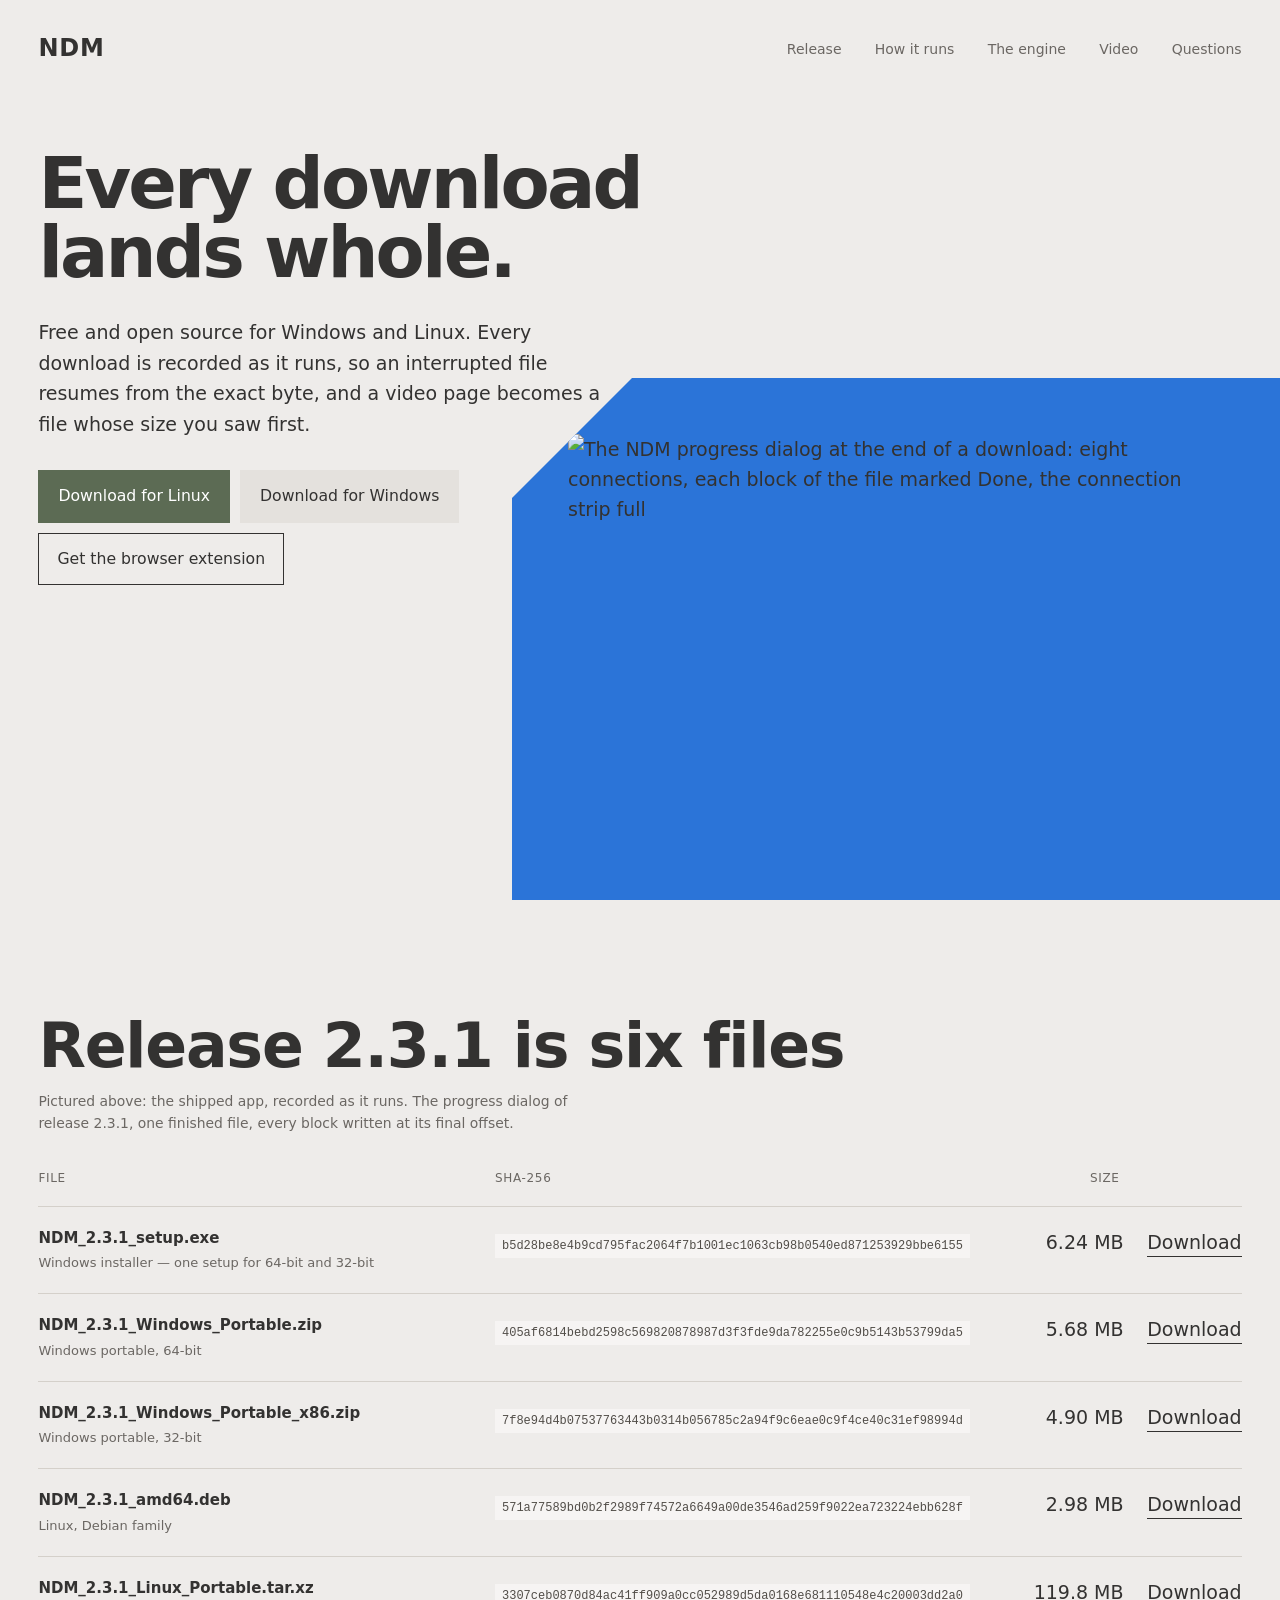
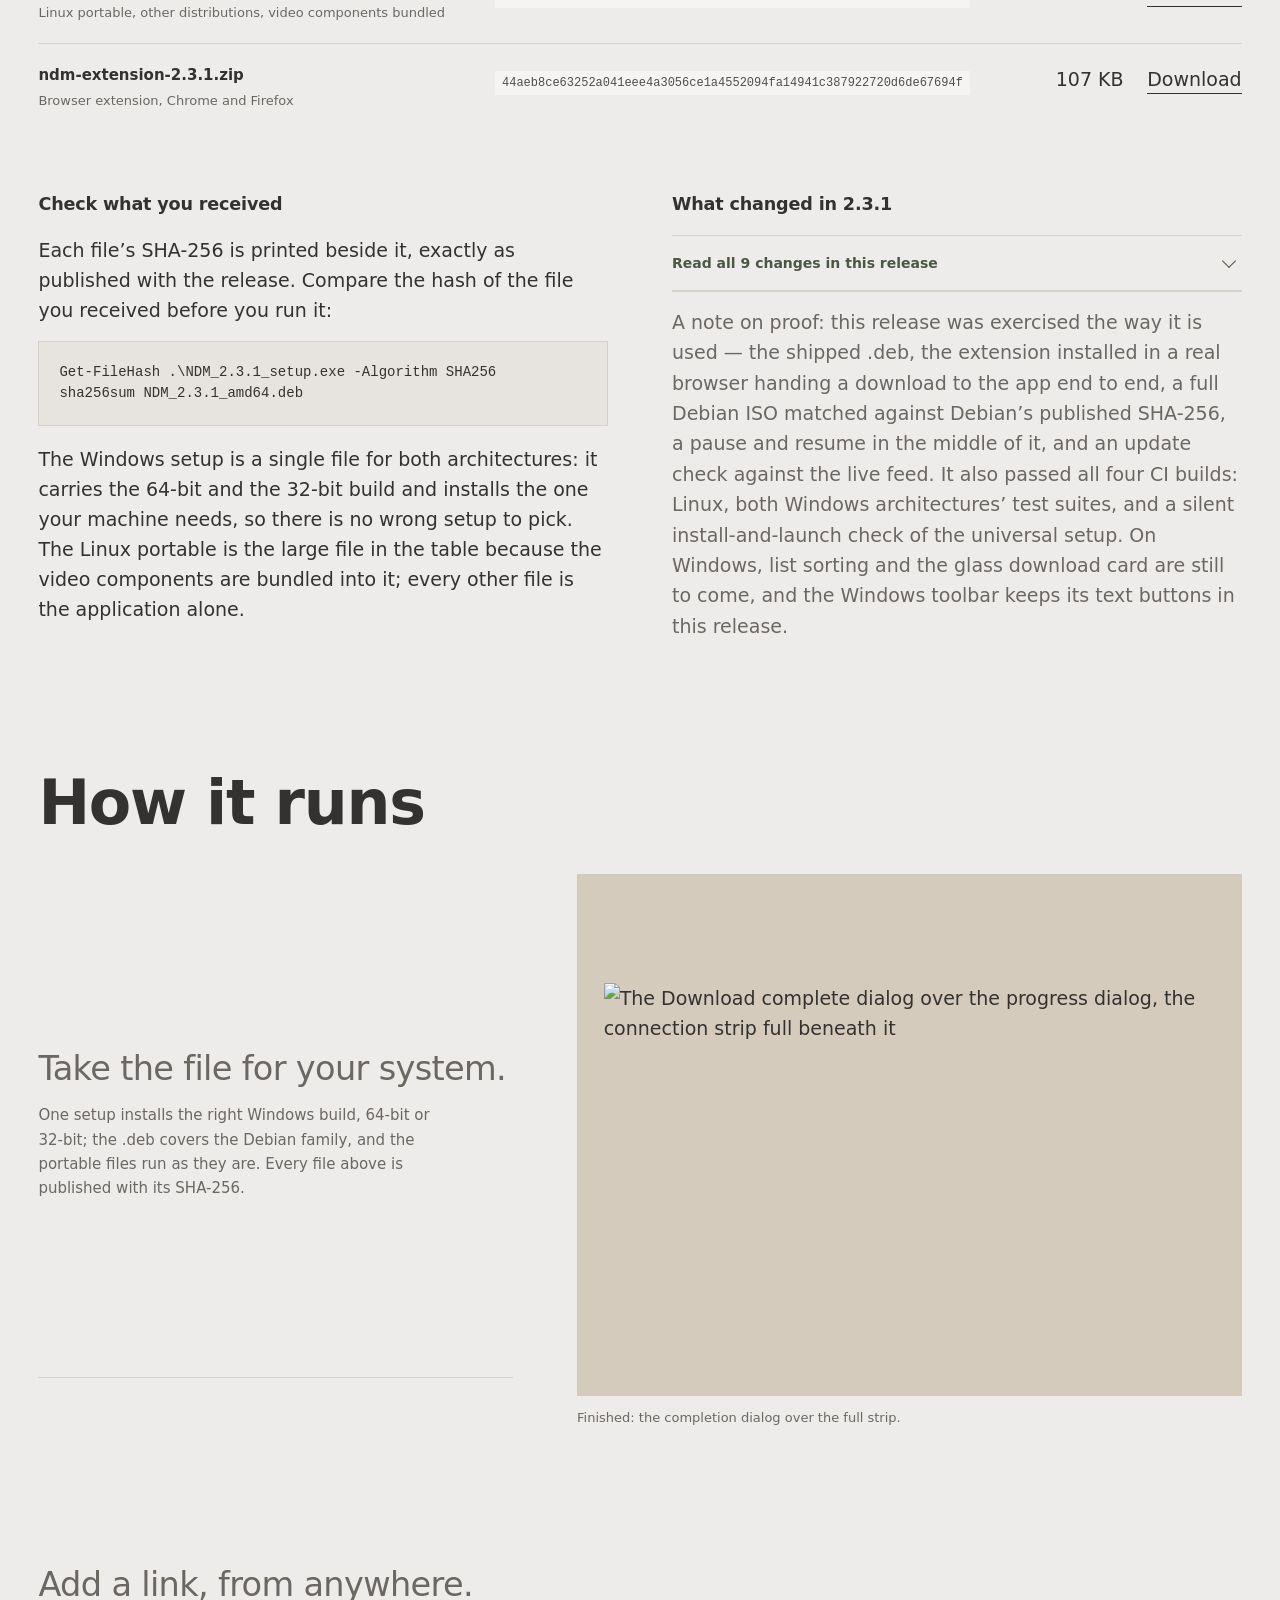
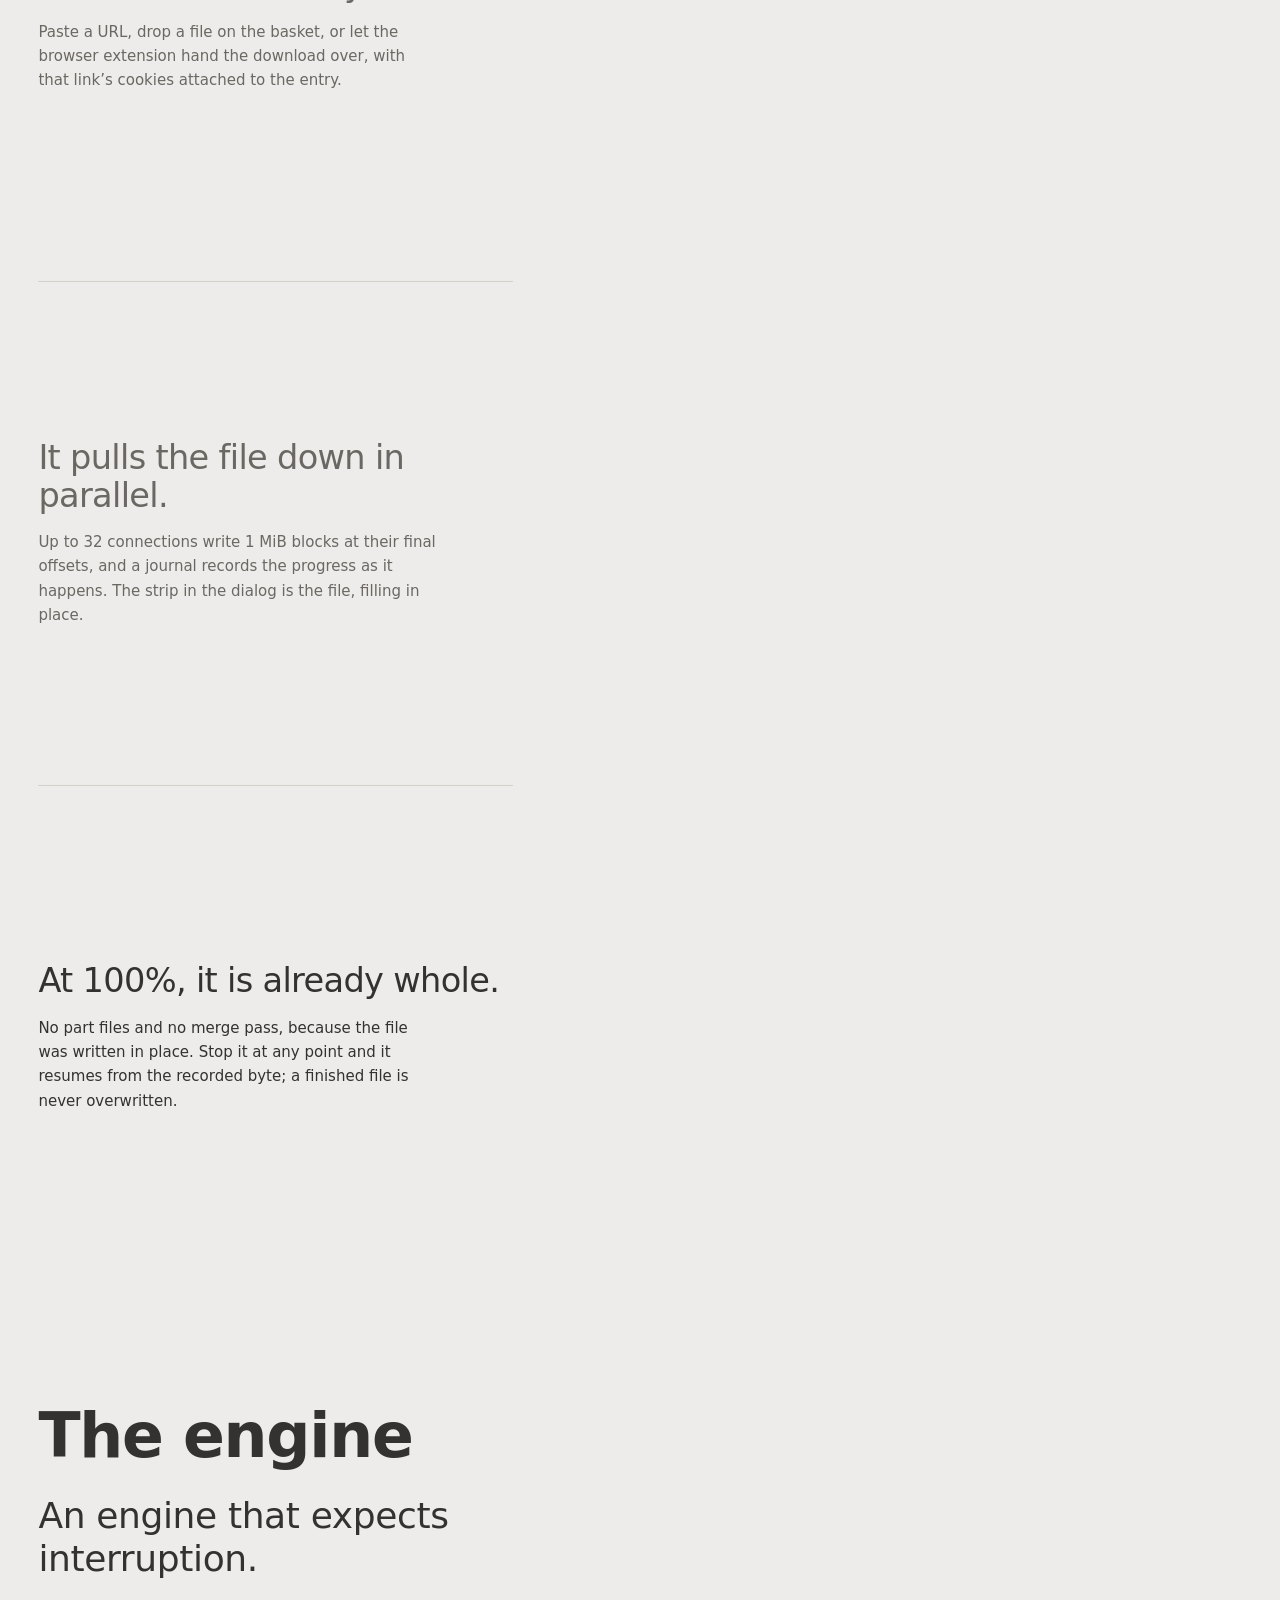
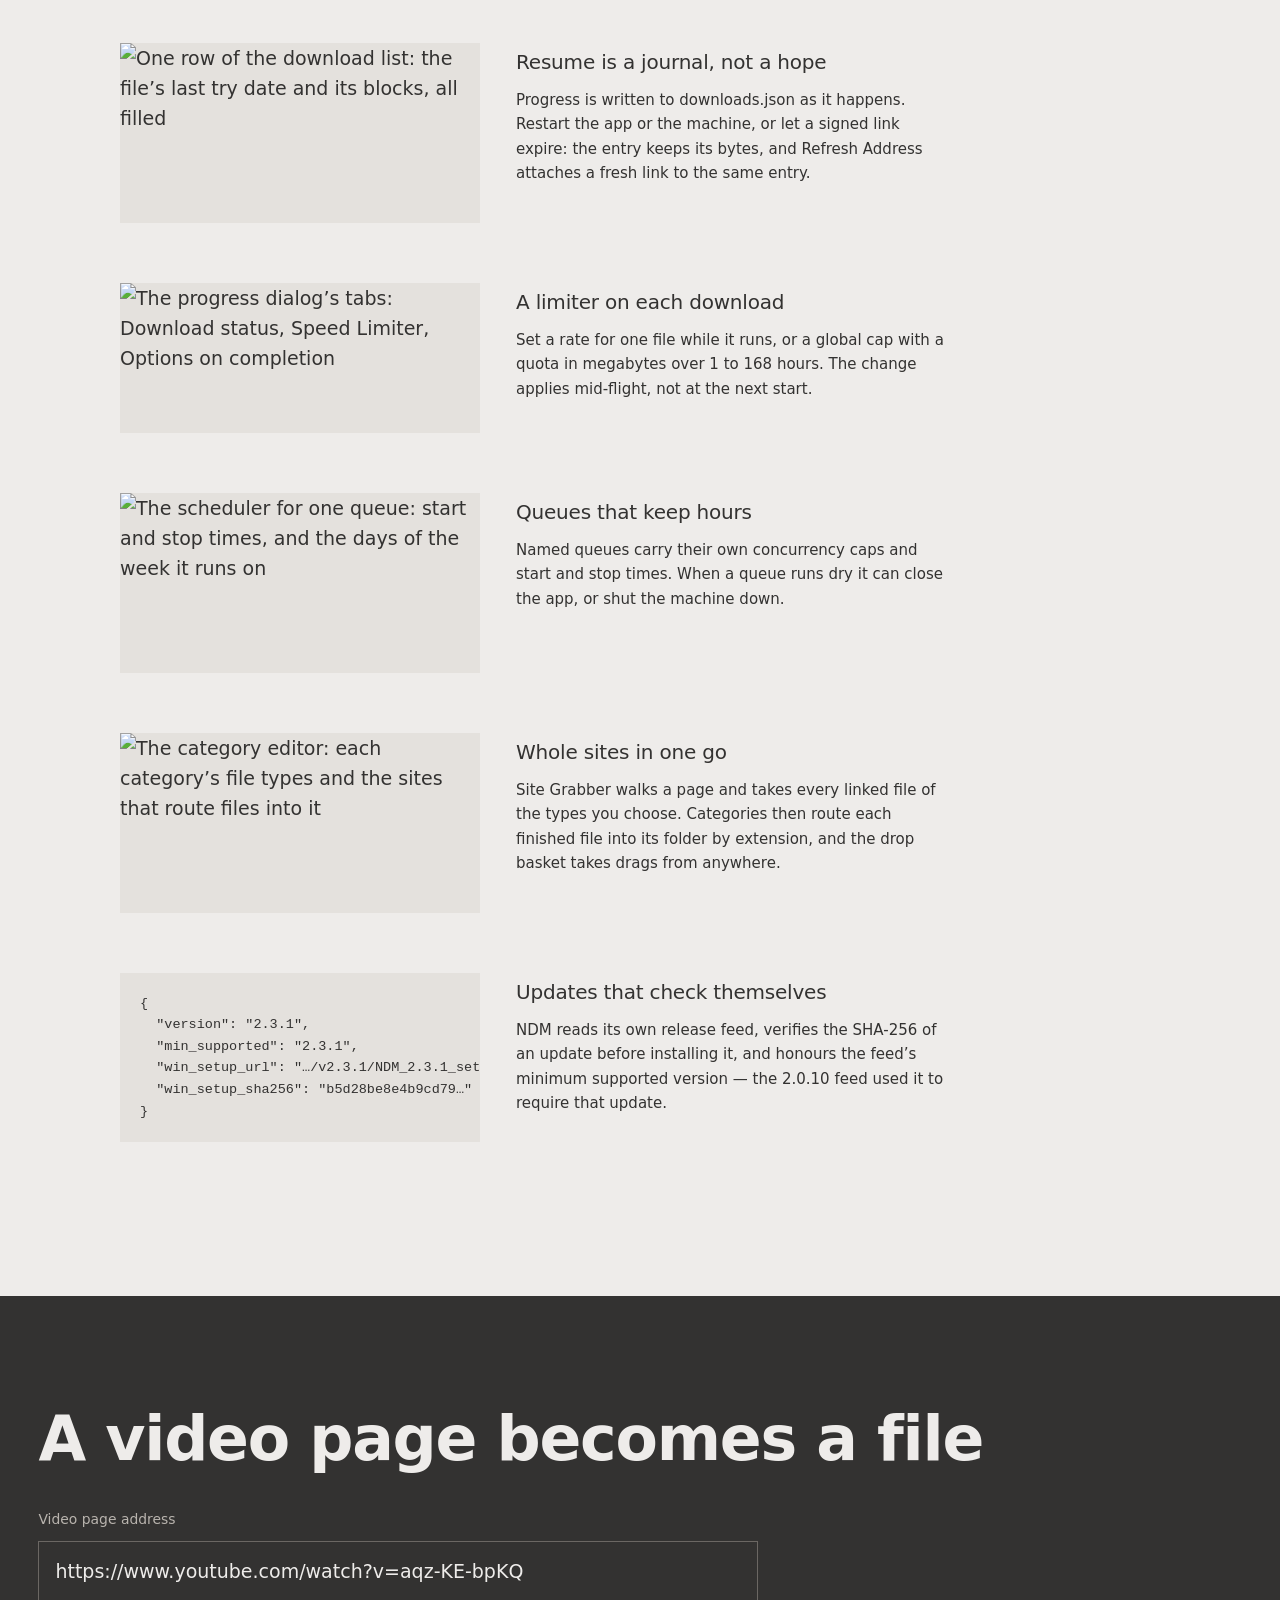
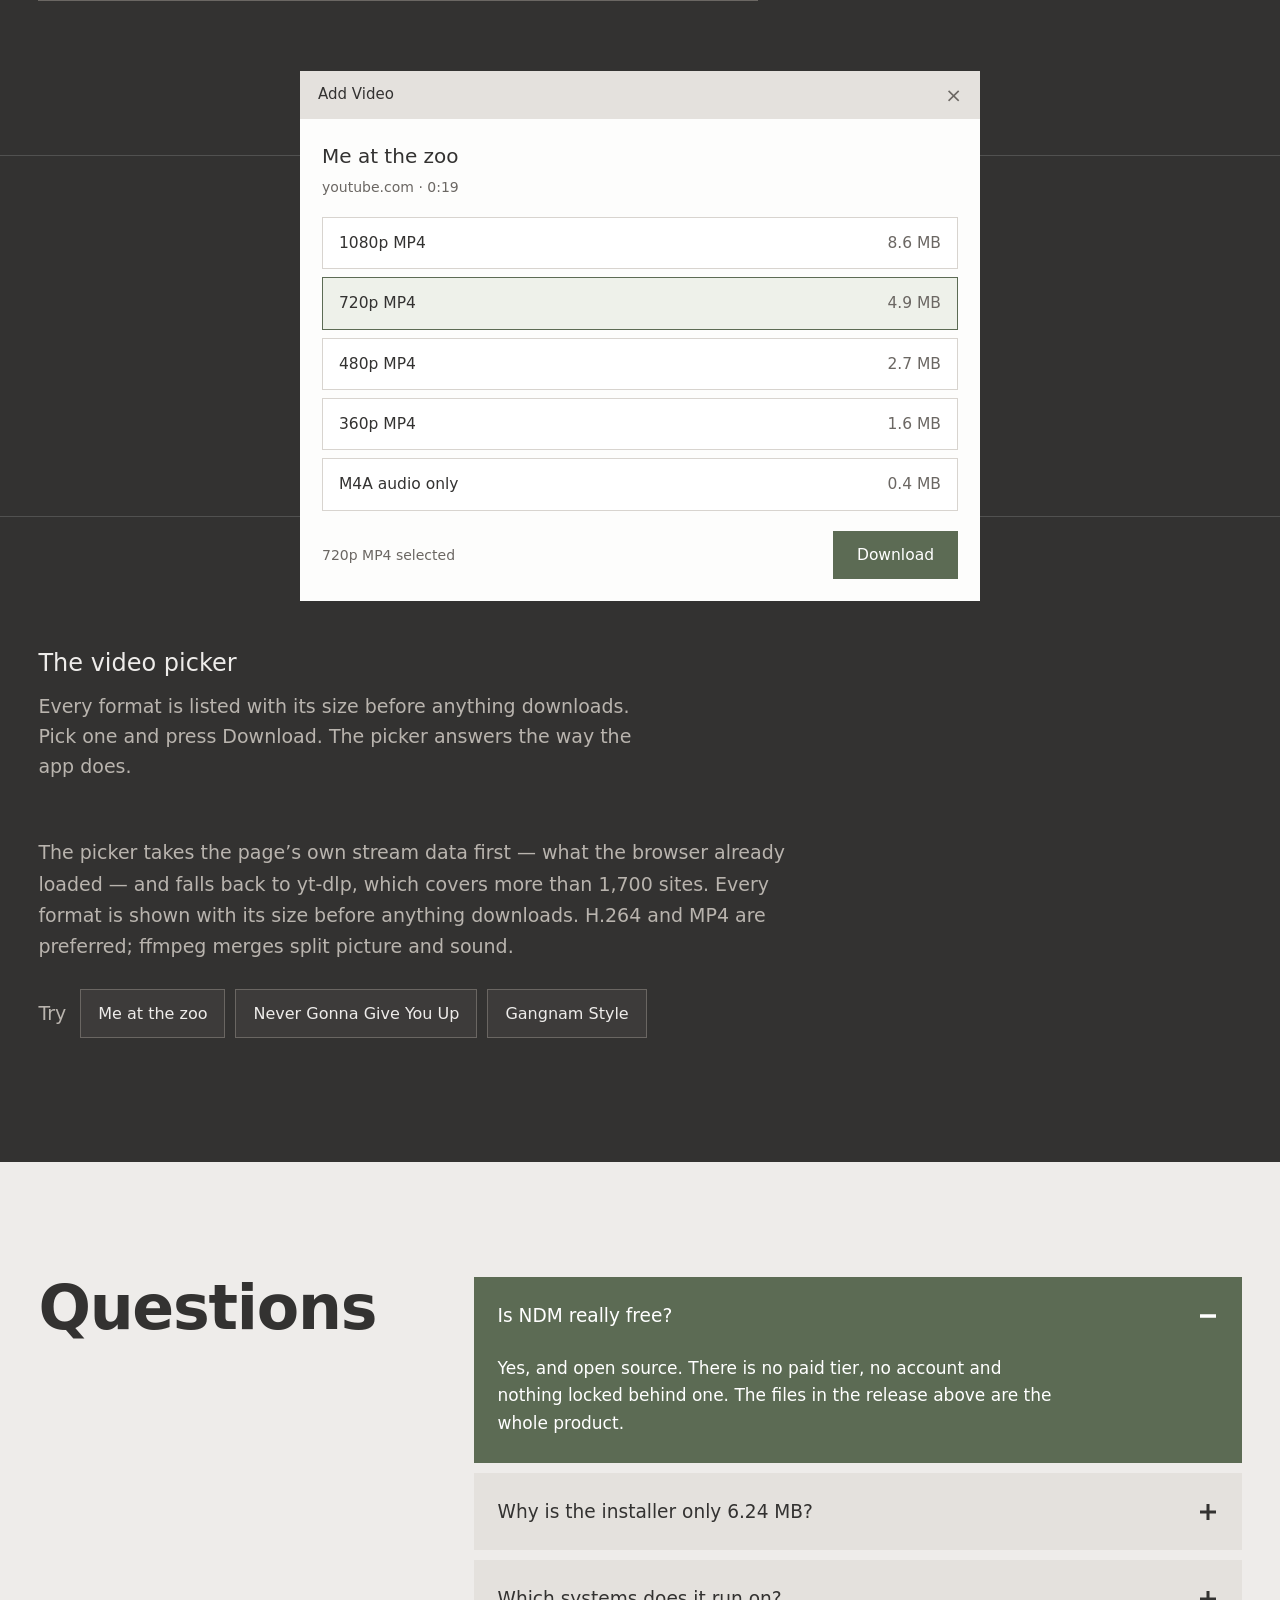
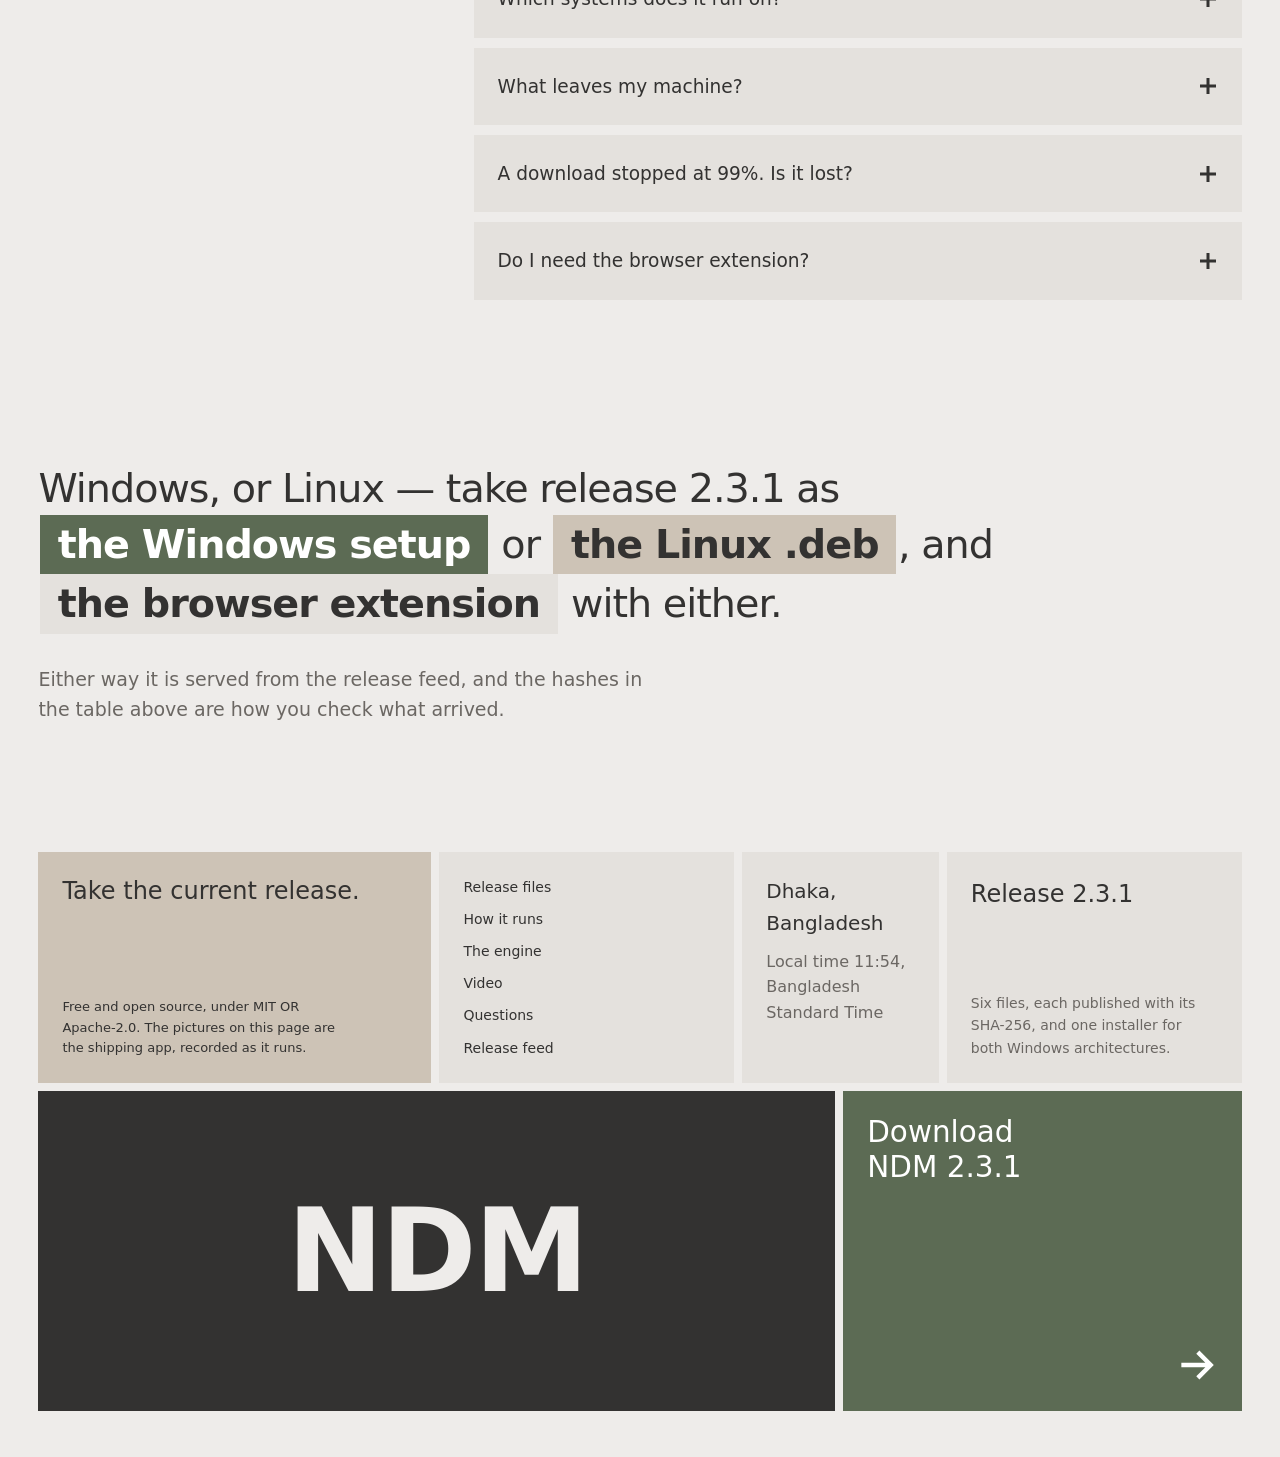
==== index.template.html @ c4d64132 "Polish website layout and change log" ====
<!DOCTYPE html>
<html lang="en">
<head>
<meta charset="utf-8">
<meta name="viewport" content="width=device-width, initial-scale=1">
<title>NDM — Nill Download Manager for Windows and Linux</title>
<meta name="description" content="NDM is a free download manager for Windows and Linux: up to 32 parallel connections per file, resume after restarts, video downloads via yt-dlp, a browser extension, and hash-verified self-updates.">
<link rel="icon" href="assets/favicon.svg" type="image/svg+xml">
<link rel="preconnect" href="https://api.fontshare.com">
<link rel="preconnect" href="https://cdn.fontshare.com" crossorigin>
<link href="https://api.fontshare.com/v2/css?f[]=general-sans@400,500,700&display=swap" rel="stylesheet">
<link rel="stylesheet" href="styles.css">
<script>document.documentElement.classList.add('js');</script>
</head>
<body>
<a class="skip" href="#main">Skip to content</a>

<header class="hero" id="top">
  <div class="topbar">
    <a class="wordmark" href="#top">NDM</a>
    <nav class="topnav" aria-label="Sections">
      <a href="#release">Release</a>
      <a href="#how">How it runs</a>
      <a href="#engine">The engine</a>
      <a href="#video">Video</a>
      <a href="#questions">Questions</a>
    </nav>
  </div>

  <div class="hero-copy">
    <h1 class="hero-name">Every download<br>lands whole.</h1>
    <p class="hero-support">Free and open source for Windows and Linux. Every download is recorded as it runs, so an interrupted file resumes from the exact byte, and a video page becomes a file whose size you saw first.</p>
    <div class="hero-action">
      <a class="btn" id="hero-download" href="https://github.com/JAHURULNILL/ndm/releases/download/v2.3.1/NDM_2.3.1_setup.exe">Download for Windows</a>
      <a class="btn btn-alt" id="hero-alt" href="https://github.com/JAHURULNILL/ndm/releases/download/v2.3.1/NDM_2.3.1_amd64.deb">Download for Linux</a>
      <a class="btn btn-ghost" href="https://github.com/JAHURULNILL/ndm/releases/download/v2.3.1/ndm-extension-2.3.1.zip">Get the browser extension</a>
    </div>
  </div>

  <div class="stage" aria-hidden="false">
    <figure class="hero-frag shutter">
      <img src="%%IMG:hero%%" alt="The NDM progress dialog at the end of a download: eight connections, each block of the file marked Done, the connection strip full" width="620" height="698">
    </figure>
  </div>
</header>

<main id="main">

<section class="release" id="release">
  <h2 class="sec-head rv">Release <span data-ver>2.3.1</span> is six files</h2>
  <p class="frag-cap rv">Pictured above: the shipped app, recorded as it runs. The progress dialog of release <span data-ver>2.3.1</span>, one finished file, every block written at its final offset.</p>

  <div class="ftable-wrap rv">
    <table class="ftable">
      <thead>
        <tr><th scope="col">File</th><th scope="col">SHA-256</th><th scope="col" class="num">Size</th><th scope="col"><span class="vh">Get</span></th></tr>
      </thead>
      <tbody>
        <tr>
          <td class="f-file"><span class="f-name">NDM_2.3.1_setup.exe</span><span class="f-kind">Windows installer — one setup for 64-bit and 32-bit</span></td>
          <td class="f-hash"><code data-hash="win_setup">b5d28be8e4b9cd795fac2064f7b1001ec1063cb98b0540ed871253929bbe6155</code></td>
          <td class="f-size num">6.24 MB</td>
          <td class="f-get"><a href="https://github.com/JAHURULNILL/ndm/releases/download/v2.3.1/NDM_2.3.1_setup.exe" data-get="win_setup">Download</a></td>
        </tr>
        <tr>
          <td class="f-file"><span class="f-name">NDM_2.3.1_Windows_Portable.zip</span><span class="f-kind">Windows portable, 64-bit</span></td>
          <td class="f-hash"><code data-hash="win">405af6814bebd2598c569820878987d3f3fde9da782255e0c9b5143b53799da5</code></td>
          <td class="f-size num">5.68 MB</td>
          <td class="f-get"><a href="https://github.com/JAHURULNILL/ndm/releases/download/v2.3.1/NDM_2.3.1_Windows_Portable.zip" data-get="win">Download</a></td>
        </tr>
        <tr>
          <td class="f-file"><span class="f-name">NDM_2.3.1_Windows_Portable_x86.zip</span><span class="f-kind">Windows portable, 32-bit</span></td>
          <td class="f-hash"><code data-hash="win_x86">7f8e94d4b07537763443b0314b056785c2a94f9c6eae0c9f4ce40c31ef98994d</code></td>
          <td class="f-size num">4.90 MB</td>
          <td class="f-get"><a href="https://github.com/JAHURULNILL/ndm/releases/download/v2.3.1/NDM_2.3.1_Windows_Portable_x86.zip" data-get="win_x86">Download</a></td>
        </tr>
        <tr>
          <td class="f-file"><span class="f-name">NDM_2.3.1_amd64.deb</span><span class="f-kind">Linux, Debian family</span></td>
          <td class="f-hash"><code data-hash="deb">571a77589bd0b2f2989f74572a6649a00de3546ad259f9022ea723224ebb628f</code></td>
          <td class="f-size num">2.98 MB</td>
          <td class="f-get"><a href="https://github.com/JAHURULNILL/ndm/releases/download/v2.3.1/NDM_2.3.1_amd64.deb" data-get="deb">Download</a></td>
        </tr>
        <tr>
          <td class="f-file"><span class="f-name">NDM_2.3.1_Linux_Portable.tar.xz</span><span class="f-kind">Linux portable, other distributions, video components bundled</span></td>
          <td class="f-hash"><code>3307ceb0870d84ac41ff909a0cc052989d5da0168e681110548e4c20003dd2a0</code></td>
          <td class="f-size num">119.8 MB</td>
          <td class="f-get"><a href="https://github.com/JAHURULNILL/ndm/releases/download/v2.3.1/NDM_2.3.1_Linux_Portable.tar.xz">Download</a></td>
        </tr>
        <tr>
          <td class="f-file"><span class="f-name">ndm-extension-2.3.1.zip</span><span class="f-kind">Browser extension, Chrome and Firefox</span></td>
          <td class="f-hash"><code data-hash="ext">44aeb8ce63252a041eee4a3056ce1a4552094fa14941c387922720d6de67694f</code></td>
          <td class="f-size num">107 KB</td>
          <td class="f-get"><a href="https://github.com/JAHURULNILL/ndm/releases/download/v2.3.1/ndm-extension-2.3.1.zip">Download</a></td>
        </tr>
      </tbody>
    </table>
  </div>

  <div class="release-under">
    <div class="verify rv">
      <h3>Check what you received</h3>
      <p>Each file&rsquo;s SHA-256 is printed beside it, exactly as published with the release. Compare the hash of the file you received before you run it:</p>
      <pre><code>Get-FileHash .\NDM_2.3.1_setup.exe -Algorithm SHA256
sha256sum NDM_2.3.1_amd64.deb</code></pre>
      <p>The Windows setup is a single file for both architectures: it carries the 64-bit and the 32-bit build and installs the one your machine needs, so there is no wrong setup to pick. The Linux portable is the large file in the table because the video components are bundled into it; every other file is the application alone.</p>
    </div>
    <div class="changed rv">
      <h3>What changed in <span data-ver>2.3.1</span></h3>
      <details class="change-log">
        <summary>Read all 9 changes in this release</summary>
        <ul>
          <li>Video started from the browser is browser-first now. The picker takes the page&rsquo;s own stream data — the formats the browser already loaded — so it fills at once, and the file comes down through the multi-connection engine. yt-dlp remains, as the fallback for pasted links and for pages that expose nothing usable.</li>
          <li>A start could sit for some 27 seconds before the first byte. The cookie signature was computed two different ways on the two sides of a start, so the probe the picker had just paid for never matched the job that followed it; every start probed from scratch. Both sides sign the same way now, and a start reuses the probe it already has.</li>
          <li>When a video stream stalls, only its address is refreshed and the download resumes from the byte it had reached — the status reads &ldquo;Resuming&hellip;&rdquo; — instead of probing the page again from the top.</li>
          <li>Pause and resume work in every state, including while a video is still connecting, and the progress window&rsquo;s buttons follow the state the download is actually in; its transfer rate and time left stay live while data moves.</li>
          <li>Facebook&rsquo;s picker can no longer spin without end: it stops at 20 seconds with a plain message, feed links are normalized before they are resolved, and the file takes the post&rsquo;s text as its name instead of the word &ldquo;Facebook&rdquo;. Facebook&rsquo;s instant page-data picker is still being finished.</li>
          <li>A video that never finished connecting could not be deleted from the list at all — its entry pointed at the folder itself, and every delete failed on it. Entries are always removable now; a file that genuinely cannot be deleted is reported, and the entry can still be cleared. A full disk likewise stops a download at once, with a clear sentence, instead of retrying the same blocks in silence for minutes.</li>
          <li>The browser extension&rsquo;s file dialog is the video picker&rsquo;s glass card — file name, folder, size and resume support, three actions: Download Now, Download Later, Cancel. The old plain form is gone everywhere.</li>
          <li>A drawn icon set now covers the toolbar, the menus and the file rows, and the finish is calmer: softer button states and a visible focus ring. The View menu&rsquo;s Dark Theme and Categories Sidebar switches were found wired to nothing; they work now, and the choice is remembered.</li>
          <li>Downloads taken by the updater arrive under their real file names instead of temporary ones, and the &ldquo;Download complete&rdquo; dialog wraps its text and stays inside the screen.</li>
        </ul>
      </details>
      <p class="changed-note">A note on proof: this release was exercised the way it is used — the shipped .deb, the extension installed in a real browser handing a download to the app end to end, a full Debian ISO matched against Debian&rsquo;s published SHA-256, a pause and resume in the middle of it, and an update check against the live feed. It also passed all four CI builds: Linux, both Windows architectures&rsquo; test suites, and a silent install-and-launch check of the universal setup. On Windows, list sorting and the glass download card are still to come, and the Windows toolbar keeps its text buttons in this release.</p>
    </div>
  </div>
</section>

<section class="how" id="how">
  <h2 class="sec-head rv">How it runs</h2>
  <div class="how-grid">
    <div class="how-steps">
      <div class="hstep is-active" data-how-step>
        <p class="hstep-line">Take the file for your system.</p>
        <p class="hstep-note">One setup installs the right Windows build, 64-bit or 32-bit; the .deb covers the Debian family, and the portable files run as they are. Every file above is published with its SHA-256.</p>
      </div>
      <div class="hstep" data-how-step>
        <p class="hstep-line">Add a link, from anywhere.</p>
        <p class="hstep-note">Paste a URL, drop a file on the basket, or let the browser extension hand the download over, with that link&rsquo;s cookies attached to the entry.</p>
      </div>
      <div class="hstep" data-how-step>
        <p class="hstep-line">It pulls the file down in parallel.</p>
        <p class="hstep-note">Up to 32 connections write 1 MiB blocks at their final offsets, and a journal records the progress as it happens. The strip in the dialog is the file, filling in place.</p>
      </div>
      <div class="hstep" data-how-step>
        <p class="hstep-line">At 100%, it is already whole.</p>
        <p class="hstep-note">No part files and no merge pass, because the file was written in place. Stop it at any point and it resumes from the recorded byte; a finished file is never overwritten.</p>
      </div>
    </div>
    <div class="how-stage">
      <div class="how-frame">
        <img class="how-img is-on" data-how-img src="%%IMG:how1%%" alt="The NDM main window, open and ready: the category list, the toolbar and an empty download list" width="880" height="568">
        <img class="how-img" data-how-img src="%%IMG:how2%%" alt="The Download address dialog over the NDM window, waiting for a link" width="460" height="230" loading="lazy">
        <img class="how-img" data-how-img src="%%IMG:how3%%" alt="The per-connection table in the progress dialog: eight connections, each with its downloaded amount and status" width="618" height="304" loading="lazy">
        <img class="how-img" data-how-img src="%%IMG:how4%%" alt="The Download complete dialog over the progress dialog, the connection strip full beneath it" width="640" height="318" loading="lazy">
      </div>
      <p class="how-cap" data-how-cap>The main window, as it opens.</p>
    </div>
  </div>
</section>

<section class="engine" id="engine">
  <h2 class="sec-head rv">The engine</h2>
  <p class="statement rv">An engine that expects interruption.</p>

  <div class="mod rv">
    <figure class="mod-panel"><img src="%%IMG:f_journal%%" alt="One row of the download list: the file&rsquo;s last try date and its blocks, all filled" width="360" height="180" loading="lazy"></figure>
    <div class="mod-text">
      <h3>Resume is a journal, not a hope</h3>
      <p>Progress is written to downloads.json as it happens. Restart the app or the machine, or let a signed link expire: the entry keeps its bytes, and Refresh Address attaches a fresh link to the same entry.</p>
    </div>
  </div>

  <div class="mod rv">
    <figure class="mod-panel"><img src="%%IMG:f_limit%%" alt="The progress dialog&rsquo;s tabs: Download status, Speed Limiter, Options on completion" width="360" height="150" loading="lazy"></figure>
    <div class="mod-text">
      <h3>A limiter on each download</h3>
      <p>Set a rate for one file while it runs, or a global cap with a quota in megabytes over 1 to 168 hours. The change applies mid-flight, not at the next start.</p>
    </div>
  </div>

  <div class="mod rv">
    <figure class="mod-panel"><img src="%%IMG:f_queue%%" alt="The scheduler for one queue: start and stop times, and the days of the week it runs on" width="360" height="180" loading="lazy"></figure>
    <div class="mod-text">
      <h3>Queues that keep hours</h3>
      <p>Named queues carry their own concurrency caps and start and stop times. When a queue runs dry it can close the app, or shut the machine down.</p>
    </div>
  </div>

  <div class="mod rv">
    <figure class="mod-panel"><img src="%%IMG:f_grab%%" alt="The category editor: each category&rsquo;s file types and the sites that route files into it" width="360" height="180" loading="lazy"></figure>
    <div class="mod-text">
      <h3>Whole sites in one go</h3>
      <p>Site Grabber walks a page and takes every linked file of the types you choose. Categories then route each finished file into its folder by extension, and the drop basket takes drags from anywhere.</p>
    </div>
  </div>

  <div class="mod rv">
    <figure class="mod-panel mod-panel-code"><pre><code>{
  "version": "2.3.1",
  "min_supported": "2.3.1",
  "win_setup_url": "…/v2.3.1/NDM_2.3.1_setup.exe",
  "win_setup_sha256": "b5d28be8e4b9cd79…"
}</code></pre></figure>
    <div class="mod-text">
      <h3>Updates that check themselves</h3>
      <p>NDM reads its own release feed, verifies the SHA-256 of an update before installing it, and honours the feed&rsquo;s minimum supported version — the 2.0.10 feed used it to require that update.</p>
    </div>
  </div>
</section>

<section class="video" id="video">
  <h2 class="sec-head sec-head-light rv">A video page becomes a file</h2>
  <div class="video-top rv">
    <label class="video-label" for="video-url">Video page address</label>
    <input class="video-input" id="video-url" type="url" value="https://www.youtube.com/watch?v=aqz-KE-bpKQ" autocomplete="off" spellcheck="false" aria-describedby="pk-status">
  </div>

  <div class="pk-stage">
    <img class="pk-flank pk-flank-l" src="%%IMG:flank_l%%" alt="" aria-hidden="true" width="560" height="362" loading="lazy">
    <div class="picker" data-ui role="group" aria-label="The NDM video picker, demonstrated">
      <div class="pk-sheet">
        <div class="pk-head"><span>Add Video</span><span class="pk-x" aria-hidden="true">&times;</span></div>
        <div class="pk-body">
          <p class="pk-name" id="pk-name">Me at the zoo</p>
          <p class="pk-meta"><span id="pk-host">youtube.com</span> &middot; <span id="pk-dur">0:19</span></p>
          <div class="pk-rows" id="pk-rows" role="radiogroup" aria-label="Formats"></div>
          <div class="pk-foot">
            <span class="pk-status" id="pk-status" aria-live="polite">720p selected</span>
            <button class="pk-download" id="pk-download" type="button">Download</button>
          </div>
        </div>
      </div>
    </div>
    <img class="pk-flank pk-flank-r" src="%%IMG:flank_r%%" alt="" aria-hidden="true" width="560" height="362" loading="lazy">
  </div>
  <div class="pk-side">
    <p class="pk-side-name">The video picker</p>
    <p class="pk-side-text">Every format is listed with its size before anything downloads. Pick one and press Download. The picker answers the way the app does.</p>
  </div>

  <p class="video-note rv">The picker takes the page&rsquo;s own stream data first — what the browser already loaded — and falls back to yt-dlp, which covers more than 1,700 sites. Every format is shown with its size before anything downloads. H.264 and MP4 are preferred; ffmpeg merges split picture and sound.</p>
  <div class="examples rv">
    <span class="examples-word">Try</span>
    <button type="button" data-ex="zoo">Me at the zoo</button>
    <button type="button" data-ex="rick">Never Gonna Give You Up</button>
    <button type="button" data-ex="gangnam">Gangnam Style</button>
  </div>
</section>

<section class="faq" id="questions">
  <div class="faq-grid">
    <h2 class="sec-head faq-h">Questions</h2>
    <div class="faq-list">
      <details class="qa" name="faq" open>
        <summary>Is NDM really free?</summary>
        <p>Yes, and open source. There is no paid tier, no account and nothing locked behind one. The files in the release above are the whole product.</p>
      </details>
      <details class="qa" name="faq">
        <summary>Why is the installer only 6.24 MB?</summary>
        <p>It carries both Windows builds of the app and nothing else: one Rust engine serves both platforms, and the app brings its C runtime with it. The video components (yt-dlp, deno and ffmpeg) are downloaded once, in the background, the first time a video is resolved, and each is checked against a SHA-256 pinned in the app before it may run.</p>
      </details>
      <details class="qa" name="faq">
        <summary>Which systems does it run on?</summary>
        <p>Windows 7 SP1, 8, 8.1, 10 and 11, in 64-bit and 32-bit — the one installer picks the build that matches the machine. On Linux, a Debian-family distribution on x86-64 (Debian, Ubuntu, Zorin OS, Linux Mint and derivatives), through the .deb or the portable tarball.</p>
      </details>
      <details class="qa" name="faq">
        <summary>What leaves my machine?</summary>
        <p>Your downloads, from the servers you pick. An update check against the release feed. And one anonymous install count, an empty request with no identifier attached. There is no telemetry and no sign-in.</p>
      </details>
      <details class="qa" name="faq">
        <summary>A download stopped at 99%. Is it lost?</summary>
        <p>No. Progress lives in the journal, not in temporary part files, because there are no part files. Resume continues from the recorded byte. If the link itself has expired, Refresh Address attaches a fresh signed link to the same entry, and an interrupted merge restores as paused and is verified before it can count as finished.</p>
      </details>
      <details class="qa" name="faq">
        <summary>Do I need the browser extension?</summary>
        <p>No. Paste a link, or drag one onto the drop basket. The extension, for Chrome and Firefox, only removes the copy and paste: it sends the browser&rsquo;s downloads to the app, carrying the cookies for that link, which are stored with that entry only.</p>
      </details>
    </div>
  </div>
</section>

<section class="cta">
  <p class="cta-statement rv">Windows, or Linux — take release <span data-ver>2.3.1</span> as <a class="cta-btn cta-btn-a" href="https://github.com/JAHURULNILL/ndm/releases/download/v2.3.1/NDM_2.3.1_setup.exe">the Windows setup</a> or <a class="cta-btn cta-btn-b" href="https://github.com/JAHURULNILL/ndm/releases/download/v2.3.1/NDM_2.3.1_amd64.deb">the Linux .deb</a>, and <a class="cta-btn cta-btn-c" href="https://github.com/JAHURULNILL/ndm/releases/download/v2.3.1/ndm-extension-2.3.1.zip">the browser extension</a> with either.</p>
  <p class="cta-after rv">Either way it is served from the release feed, and the hashes in the table above are how you check what arrived.</p>
</section>

</main>

<footer class="footer">
  <div class="ft-row">
    <div class="ft ft-state">
      <p class="ft-big">Take the current release.</p>
      <p class="ft-legal">Free and open source, under MIT OR Apache-2.0. The pictures on this page are the shipping app, recorded as it runs.</p>
    </div>
    <nav class="ft ft-nav" aria-label="Footer">
      <a href="#release">Release files</a>
      <a href="#how">How it runs</a>
      <a href="#engine">The engine</a>
      <a href="#video">Video</a>
      <a href="#questions">Questions</a>
      <a href="https://github.com/JAHURULNILL/ndm/releases/latest/download/release.json">Release feed</a>
    </nav>
    <div class="ft ft-place">
      <p class="ft-place-name">Dhaka, Bangladesh</p>
      <p class="ft-time" id="dhaka-time">Bangladesh Standard Time</p>
    </div>
    <div class="ft ft-ver">
      <p class="ft-ver-n">Release <span data-ver>2.3.1</span></p>
      <p class="ft-ver-note">Six files, each published with its SHA-256, and one installer for both Windows architectures.</p>
    </div>
  </div>
  <div class="ft-row ft-row2">
    <div class="ft ft-mark" aria-hidden="true">NDM</div>
    <a class="ft ft-get" id="footer-download" href="https://github.com/JAHURULNILL/ndm/releases/download/v2.3.1/NDM_2.3.1_setup.exe">
      <span class="ft-get-text">Download NDM <span data-ver>2.3.1</span></span>
      <svg class="ft-arrow" viewBox="0 0 24 24" width="44" height="44" aria-hidden="true"><path d="M4 12h15M13 5l7 7-7 7" fill="none" stroke="currentColor" stroke-width="2.4"/></svg>
    </a>
  </div>
</footer>

<script src="app.js"></script>
</body>
</html>
---- styles.css ----
/* NDM — The product performs.
   Tokens from the direction sheet: Three stones + General Sans.
   The product's own blue is the one stage colour; the grey-green
   accent fills actions only. Square corners throughout. */

:root {
  --bg: #eeecea;
  --surface: #e4e1dd;
  --field: #cdc3b6;
  --ink: #333231;
  --muted: #6b6763;
  --accent: #5c6b54;
  --accent-deep: #4a5743;
  --accent-ink: #ffffff;
  --stage: #2b74d8;
  --dark: #333231;
  --dark-ink: #eeecea;
  --dark-muted: #b9b4ae;
  --dark-line: #555250;

  --step-small: clamp(0.8125rem, 0.79rem + 0.1vw, 0.875rem);
  --step-body: clamp(1.0625rem, 1rem + 0.25vw, 1.1875rem);
  --step-lead: clamp(1.25rem, 1.1rem + 0.7vw, 1.625rem);
  --step-head: clamp(2rem, 1.3rem + 3.2vw, 4rem);

  --margin: clamp(20px, 3vw, 40px);
  --font: "General Sans", "Segoe UI", system-ui, -apple-system, sans-serif;
}

* { box-sizing: border-box; }
html { scroll-behavior: smooth; }
body {
  margin: 0;
  background: var(--bg);
  color: var(--ink);
  font-family: var(--font);
  font-size: var(--step-body);
  line-height: 1.5;
  -webkit-font-smoothing: antialiased;
}
img { display: block; max-width: 100%; }
a { color: inherit; }
::selection { background: var(--accent); color: var(--accent-ink); }
:focus-visible { outline: 2px solid var(--ink); outline-offset: 3px; }
.video :focus-visible, .footer :focus-visible { outline-color: currentColor; }
.vh {
  position: absolute; width: 1px; height: 1px; /* taste-skill-ignore: visually-hidden accessibility utility, not a divider */
  overflow: hidden; clip: rect(0 0 0 0); white-space: nowrap;
}
.skip {
  position: absolute; left: var(--margin); top: -60px; z-index: 60;
  background: var(--accent); color: #fff;
  padding: 12px 20px; font-size: var(--step-small); font-weight: 500;
  text-decoration: none;
}
.skip:focus-visible { top: 12px; }
section[id], footer[id] { scroll-margin-top: 20px; }
button, .btn, a { touch-action: manipulation; }
.video :focus-visible { outline-color: var(--bg); }
.sec-head { text-wrap: balance; }
.num { font-variant-numeric: tabular-nums; }

.sec-head {
  font-size: var(--step-head);
  font-weight: 700;
  letter-spacing: -0.02em;
  line-height: 1.02;
  margin: 0 0 56px;
}

/* ---------- reveal (armed by script; content is never hidden without it) ---------- */
.rv { transition: opacity 0.7s ease, transform 0.7s cubic-bezier(0.2, 0.7, 0.2, 1); transition-delay: var(--d, 0ms); }
.rv.armed { opacity: 0; transform: translateY(26px); }
.rv.in { opacity: 1; transform: none; }

/* ---------- hero ---------- */
.hero {
  position: relative;
  min-height: 100svh;
  overflow: hidden;
}
.topbar {
  display: flex; align-items: baseline; justify-content: space-between;
  gap: 24px;
  padding: 26px var(--margin) 0;
}
.wordmark {
  font-size: 24px; font-weight: 700; letter-spacing: -0.02em;
  text-decoration: none;
}
.topnav { display: flex; gap: clamp(16px, 2.6vw, 36px); flex-wrap: wrap; }
.topnav a {
  font-size: 15px; font-weight: 500; text-decoration: none; color: var(--ink);
}
.topnav a:hover { color: var(--accent); }

.hero-copy {
  position: relative; z-index: 2;
  margin: clamp(40px, 9vh, 110px) var(--margin) 0;
  max-width: 590px;
}
.hero-name {
  font-size: clamp(3.25rem, 5.2vw, 5rem);
  font-weight: 700;
  letter-spacing: -0.02em;
  line-height: 0.98;
  margin: 0;
}
.hero-support {
  margin: 30px 0 0;
  max-width: 44ch;
  font-size: var(--step-body);
}
.hero-action { display: flex; gap: 12px; flex-wrap: wrap; margin-top: 34px; }
.btn {
  display: inline-block;
  background: var(--accent); color: var(--accent-ink);
  font-size: 1.0625rem; font-weight: 500;
  text-decoration: none;
  padding: 15px 24px;
  transition: background 0.18s ease, transform 0.1s ease;
}
.btn:hover { background: var(--accent-deep); }
.btn:active { transform: translateY(1px); }
.btn-alt { background: var(--surface); color: var(--ink); }
.btn-alt:hover { background: var(--field); }
.btn-ghost { background: transparent; color: var(--ink); border: 1.5px solid var(--ink); padding: 13.5px 22.5px; }
.btn-ghost:hover { background: var(--surface); }

.stage {
  position: absolute;
  top: 42%; right: 0; bottom: 0; left: 40%;
  background: var(--stage);
  clip-path: polygon(120px 0, 100% 0, 100% 100%, 0 100%, 0 120px);
  overflow: hidden;
}
.hero-frag {
  position: absolute; top: 56px; left: 56px;
  width: 624px; max-width: none;
  margin: 0;
}
.hero-frag img { width: 624px; height: auto; }
.shutter { animation: shutter-open 1.1s 0.15s cubic-bezier(0.7, 0, 0.2, 1) both; }
.shutter img { animation: settle 1.4s 0.15s ease-out both, drift 26s 1.8s ease-in-out infinite alternate; }
@keyframes shutter-open {
  from { clip-path: inset(0 100% 0 0); }
  to { clip-path: inset(0 0 0 0); }
}
@keyframes settle { from { transform: scale(1.12); } to { transform: scale(1); } }
@keyframes drift { from { transform: scale(1); } to { transform: scale(1.045); } }

/* ---------- release ---------- */
.release { padding: 76px var(--margin) 0; }
.frag-cap {
  font-size: var(--step-small);
  color: var(--muted);
  max-width: 62ch;
  margin: -26px 0 44px;
}
.ftable { width: 100%; border-collapse: collapse; }
.ftable th {
  font-size: var(--step-small); font-weight: 500; color: var(--muted);
  text-align: left; padding: 0 20px 14px 0;
}
.ftable td {
  padding: 20px 20px 20px 0;
  border-top: 1px solid #d8d4cf;
  vertical-align: top;
}
.ftable td:last-child, .ftable th:last-child { padding-right: 0; }
.f-name { display: block; font-weight: 500; }
.f-kind { display: block; font-size: var(--step-small); color: var(--muted); margin-top: 4px; }
.f-hash code {
  font-size: 0.84375rem;
  white-space: nowrap;
}
.f-size { text-align: right; }
.ftable th.num { text-align: right; }
.f-get { text-align: right; white-space: nowrap; }
.f-get a { font-weight: 500; text-underline-offset: 4px; }
.f-get a:hover { color: var(--accent); }

.release-under {
  display: grid; grid-template-columns: 1fr 1fr;
  gap: clamp(40px, 5vw, 72px);
  margin-top: 88px;
}
.release-under > * { min-width: 0; }
.release-under h3 {
  font-size: var(--step-lead); font-weight: 500;
  letter-spacing: -0.01em; margin: 0 0 18px;
}
.release-under p { margin: 0 0 16px; max-width: 56ch; }
.verify pre {
  background: var(--surface);
  padding: 20px;
  margin: 0 0 18px;
  overflow-x: auto;
  font-size: 14px; line-height: 1.55;
}
.changed ul { list-style: none; margin: 0; padding: 0; }
.changed li { margin-bottom: 14px; max-width: 58ch; }
.changed-note { color: var(--muted); }

/* ---------- how it runs ---------- */
.how { padding: 150px var(--margin) 0; }
.how-grid {
  display: grid; grid-template-columns: 5fr 7fr;
  gap: clamp(32px, 4vw, 64px);
  align-items: start;
}
.hstep {
  min-height: 72vh;
  display: flex; flex-direction: column; justify-content: center;
  padding: 24px 0;
}
.hstep-line {
  font-size: clamp(1.75rem, 1.5rem + 1vw, 2rem);
  font-weight: 500; letter-spacing: -0.01em; line-height: 1.15;
  margin: 0; color: var(--muted);
  transition: color 0.4s ease;
}
.hstep-note {
  margin: 16px 0 0; max-width: 42ch; color: var(--muted);
  transition: color 0.4s ease;
}
.hstep.is-active .hstep-line { color: var(--ink); }
.hstep.is-active .hstep-note { color: var(--ink); }
.how-stage { position: sticky; top: 14vh; }
.how-frame {
  position: relative;
  height: clamp(340px, 58vh, 560px);
  background: var(--field);
  overflow: hidden;
}
.how-img {
  position: absolute; inset: 0;
  margin: auto;
  max-width: 92%; max-height: 88%;
  width: auto; height: auto;
  opacity: 0;
  transition: opacity 0.5s ease;
}
.how-img.is-on { opacity: 1; }
.how-cap {
  font-size: var(--step-small); color: var(--muted);
  margin: 14px 0 0;
}

/* ---------- the engine ---------- */
.engine { padding: 150px var(--margin) 0; }
.engine .statement {
  font-size: clamp(1.75rem, 1.4rem + 1.6vw, 2.25rem);
  font-weight: 500; letter-spacing: -0.01em; line-height: 1.2;
  margin: -24px 0 84px;
  max-width: 24ch;
}
.mod {
  display: flex; gap: 28px;
  max-width: 920px;
  margin: 0 auto 104px;
  align-items: flex-start;
}
.mod:last-child { margin-bottom: 0; }
.mod-panel {
  flex: 0 0 360px;
  background: var(--surface);
  margin: 0;
  overflow: hidden;
}
.mod-panel img { width: 360px; height: auto; }
.mod-panel-code pre {
  margin: 0; padding: 20px;
  font-size: 13.5px; line-height: 1.6;
  overflow-x: auto;
}
.mod-text { flex: 1; min-width: 0; padding-top: 2px; }
.mod-text h3 {
  font-size: 1.25rem; font-weight: 500; letter-spacing: -0.01em;
  margin: 0 0 10px;
}
.mod-text p { margin: 0; max-width: 46ch; }

/* ---------- video ---------- */
.video {
  margin-top: 150px;
  background: var(--dark);
  color: var(--dark-ink);
  padding: 110px var(--margin) 120px;
  overflow: hidden;
}
.sec-head-light { color: var(--dark-ink); }
.video-top { max-width: 720px; }
.video-label {
  display: block;
  font-size: var(--step-small);
  color: var(--dark-muted);
  margin-bottom: 10px;
}
.video-input {
  width: 100%;
  background: transparent;
  border: 1px solid var(--dark-line);
  color: var(--dark-ink);
  font: inherit; font-size: var(--step-body);
  padding: 14px 16px;
}
.video-input:focus { border-color: var(--dark-muted); outline: none; }

.pk-stage {
  position: relative;
  margin-top: 70px;
  display: flex; justify-content: center;
}
.pk-flank {
  position: absolute; top: 50%;
  width: 560px; max-width: none;
  opacity: 0.22;
  transform: translateY(-50%);
  pointer-events: none;
}
.pk-flank-l { left: -270px; }
.pk-flank-r { right: -270px; }
.picker { width: min(680px, 100%); position: relative; z-index: 1; }
.pk-side { margin-top: 44px; }
.pk-side-name { font-size: 24px; font-weight: 500; margin: 0 0 8px; }
.pk-side-text { margin: 0; max-width: 52ch; color: var(--dark-muted); }

.video-note { margin: 56px 0 0; max-width: 62ch; color: var(--dark-muted); }
.examples {
  display: flex; align-items: center; gap: 10px; flex-wrap: wrap;
  margin-top: 26px;
}
.examples-word { color: var(--dark-muted); margin-right: 4px; }
.examples button {
  background: #3d3b3a;
  border: 0;
  color: var(--dark-ink);
  font: inherit; font-size: 1rem;
  padding: 11px 17px;
  cursor: pointer;
  transition: background 0.18s ease;
}
.examples button:hover { background: #4a4744; }
.examples button:active { transform: translateY(1px); }

/* the picker fragment — the product's own conventions live inside [data-ui] */
.pk-sheet { background: #fdfdfc; color: #333231; }
.pk-head {
  display: flex; justify-content: space-between; align-items: center;
  background: #e4e1dd;
  padding: 12px 18px;
  font-weight: 500; font-size: 15px;
}
.pk-x { font-size: 20px; line-height: 1; color: #6b6763; }
.pk-body { padding: 22px; }
.pk-name { font-size: 20px; font-weight: 500; margin: 0; }
.pk-meta { margin: 4px 0 0; font-size: 14px; color: #6b6763; }
.pk-rows { display: flex; flex-direction: column; gap: 8px; margin-top: 18px; }
.pk-row {
  display: flex; justify-content: space-between; align-items: center;
  width: 100%;
  padding: 13px 16px;
  background: #ffffff;
  border: 1px solid #d8d4cf;
  font: inherit; font-size: 15.5px;
  text-align: left;
  cursor: pointer;
  color: #333231;
}
.pk-row:hover { border-color: #b9b4ae; }
.pk-row.sel {
  border-color: #5c6b54;
  background: #eef1ea;
  font-weight: 500;
}
.pk-size { color: #6b6763; font-variant-numeric: tabular-nums; }
.pk-foot {
  display: flex; justify-content: space-between; align-items: center;
  gap: 16px; margin-top: 20px;
}
.pk-status { font-size: 14px; color: #6b6763; }
.pk-download {
  background: #5c6b54; color: #ffffff;
  border: 0;
  font: inherit; font-size: 15.5px; font-weight: 500;
  padding: 12px 24px;
  cursor: pointer;
  transition: background 0.18s ease, transform 0.1s ease;
}
.pk-download:hover { background: #4a5743; }
.pk-download:active { transform: translateY(1px); }

/* ---------- questions ---------- */
.faq { padding: 150px var(--margin) 0; }
.faq-grid {
  display: grid; grid-template-columns: 4fr 8fr;
  gap: clamp(32px, 4vw, 64px);
  align-items: start;
}
.faq-h { position: sticky; top: 96px; margin-bottom: 0; }
.qa {
  background: var(--surface);
  margin-bottom: 8px;
  padding: 0 24px;
}
.qa summary {
  position: relative;
  padding: 24px 36px 24px 0;
  font-size: 20px; font-weight: 500;
  cursor: pointer;
  list-style: none;
}
.qa summary::-webkit-details-marker { display: none; }
.qa summary::before, .qa summary::after {
  content: "";
  position: absolute; right: 2px; top: 50%;
  background: currentColor;
  transition: transform 0.25s ease;
}
.qa summary::before { width: 16px; height: 3px; transform: translateY(-50%); }
.qa summary::after { width: 3px; height: 16px; transform: translate(-6.5px, -50%); }
.qa[open] { background: var(--accent); color: var(--accent-ink); }
.qa[open] summary::after { transform: translate(-6.5px, -50%) rotate(90deg); }
.qa p { margin: 0; padding: 0 0 26px; max-width: 52ch; font-size: 1.0625rem; }

/* ---------- closing ---------- */
.cta { padding: 170px var(--margin) 150px; }
.cta-statement {
  font-size: clamp(1.625rem, 1.2rem + 1.8vw, 2.25rem);
  font-weight: 500; letter-spacing: -0.01em; line-height: 1.35;
  margin: 0;
}
.cta-btn {
  display: inline-block;
  padding: 0.1em 0.45em;
  margin: 0 0.04em;
  text-decoration: none;
  font-weight: 600;
  white-space: nowrap;
  transition: filter 0.18s ease;
}
.cta-btn:hover { filter: brightness(0.93); }
.cta-btn-a { background: var(--accent); color: var(--accent-ink); }
.cta-btn-b { background: var(--field); color: var(--ink); }
.cta-btn-c { background: var(--surface); color: var(--ink); }
.cta-after { margin: 30px 0 0; color: var(--muted); max-width: 52ch; }

/* ---------- footer ---------- */
.footer { padding: 0 var(--margin) var(--margin); }
.ft-row {
  display: grid; grid-template-columns: 4fr 3fr 2fr 3fr;
  gap: 8px; margin-bottom: 8px;
}
.ft {
  background: var(--surface);
  padding: 24px;
  min-height: 220px;
  display: flex; flex-direction: column;
}
.ft-state { background: var(--field); }
.ft-big { font-size: 24px; font-weight: 500; line-height: 1.25; margin: 0; }
.ft-legal { font-size: 13px; margin: auto 0 0; max-width: 34ch; }
.ft-nav { gap: 10px; }
.ft-nav a { text-decoration: none; font-size: 16px; }
.ft-nav a:hover { color: var(--accent); }
.ft-place-name { font-size: 20px; font-weight: 500; margin: 0; }
.ft-time { margin: 10px 0 0; color: var(--muted); font-size: 1rem; }
.ft-ver-n { font-size: 24px; font-weight: 500; margin: 0; }
.ft-ver-note { margin: auto 0 0; font-size: 14px; color: var(--muted); max-width: 30ch; }
.ft-row2 { grid-template-columns: 8fr 4fr; }
.ft-mark {
  background: var(--ink); color: var(--bg);
  font-size: clamp(4rem, 9vw, 9.5rem); font-weight: 700; letter-spacing: -0.02em;
  align-items: center; justify-content: center;
  min-height: 320px;
}
.ft-get {
  background: var(--accent); color: var(--accent-ink);
  text-decoration: none;
  min-height: 320px;
  justify-content: space-between;
  transition: background 0.18s ease;
}
.ft-get:hover { background: var(--accent-deep); }
.ft-get-text { font-size: 28px; font-weight: 500; line-height: 1.2; max-width: 9ch; }
.ft-arrow { align-self: flex-end; }

/* ---------- widths ---------- */
@media (max-width: 1150px) {
  .ftable thead { display: none; }
  .ftable, .ftable tbody, .ftable tr, .ftable td { display: block; }
  .ftable tr { padding: 20px 0; border-top: 1px solid #d8d4cf; }
  .ftable td { border-top: 0; padding: 0; }
  .f-kind { margin-bottom: 8px; }
  .f-hash code {
    display: block;
    overflow-x: auto;
    padding-bottom: 6px;
  }
  .f-size { text-align: left; margin-top: 8px; color: var(--muted); }
  .f-get { text-align: left; margin-top: 10px; }
}

@media (max-width: 1020px) {
  .how-grid { display: flex; flex-direction: column; }
  .how-stage { order: -1; position: sticky; top: 10px; z-index: 1; }
  .how-steps { position: relative; z-index: 2; }
  .how-frame { height: 44svh; }
  .hstep { min-height: 58svh; }
  .pk-flank { display: none; }
}

@media (max-width: 900px) {
  .hero { min-height: 0; overflow: visible; }
  .hero-copy { margin-top: 44px; }
  .hero-name { font-size: clamp(2.6rem, 8.6vw, 4.4rem); }
  .stage {
    position: relative;
    top: 0; left: 0;
    height: 64svh;
    margin-top: 48px;
    clip-path: polygon(72px 0, 100% 0, 100% 100%, 0 100%, 0 72px);
  }
  .hero-frag { top: 64px; left: 24px; }
  .release-under { grid-template-columns: 1fr; }
  .faq-grid { grid-template-columns: 1fr; }
  .faq-h { position: static; margin-bottom: 40px; }
  .ft-row { grid-template-columns: 1fr 1fr; }
  .ft-state { grid-column: 1 / -1; }
  .ft-ver { grid-column: 1 / -1; }
  .ft-row2 { grid-template-columns: 1fr; }
  .ft-mark, .ft-get { min-height: 200px; }
}

@media (max-width: 680px) {
  .mod { flex-direction: column; gap: 18px; margin-bottom: 72px; }
  .mod-panel { flex: none; width: 100%; }
  .mod-panel img { width: 100%; }
  .topnav a:nth-child(2), .topnav a:nth-child(3) { display: none; }
  .cta { padding-top: 120px; }
  .cta-statement { font-size: 1.5rem; }
  .ft-row { grid-template-columns: 1fr; }
  .ft { min-height: 0; }
  .ft-legal, .ft-ver-note { margin-top: 18px; }
}

@media (prefers-reduced-motion: reduce) {
  html { scroll-behavior: auto; }
  .shutter, .shutter img { animation: none; }
  .rv { transition: none; }
  .hstep-line, .hstep-note, .how-img { transition: none; }
}

/* ---------- design refinement ---------- */
:root { --hairline: #d4d0ca; }

body { line-height: 1.58; }
html { scroll-padding-top: 24px; }

.topbar { align-items: center; padding-top: 30px; }
.wordmark { letter-spacing: 0.035em; }
.topnav a {
  color: var(--muted);
  font-size: 14px;
  padding: 8px 0;
  transition: color 0.18s ease;
}
.topnav a:hover { color: var(--accent-deep); }

.hero-copy { max-width: 640px; }
.hero-name {
  font-size: clamp(3.4rem, 5.6vw, 5.3rem);
  letter-spacing: -0.04em;
  line-height: 0.96;
}
.hero-support { max-width: 48ch; line-height: 1.62; }
.hero-action { gap: 10px; margin-top: 30px; max-width: 560px; }
.btn {
  display: inline-flex;
  align-items: center;
  justify-content: center;
  min-height: 52px;
  padding: 14px 20px;
  font-size: 0.98rem;
}
.btn-ghost { padding: 13px 18px; }

.release,
.how,
.engine,
.faq { padding-top: clamp(88px, 9vw, 132px); }
.sec-head:not(.faq-h) { margin-bottom: clamp(28px, 3vw, 40px); }
.release .sec-head { margin-bottom: 20px; }
.frag-cap { margin: -8px 0 34px; line-height: 1.6; }
.ftable th {
  padding-bottom: 18px;
  font-size: 12px;
  letter-spacing: 0.055em;
  text-transform: uppercase;
}
.ftable td { padding: 20px 16px 20px 0; border-top-color: var(--hairline); }
.ftable tbody tr { transition: background-color 0.18s ease; }
.ftable tbody tr:hover { background: rgba(255, 255, 255, 0.28); }
.f-name { font-size: 15px; font-weight: 600; }
.f-kind { font-size: 13px; line-height: 1.45; }
.f-hash code {
  background: rgba(255, 255, 255, 0.42);
  color: #514d48;
  font-size: 12px;
  padding: 5px 7px;
}
.f-get a {
  border-bottom: 1px solid currentColor;
  padding-bottom: 3px;
  text-decoration: none;
}
.release-under { gap: clamp(36px, 5vw, 72px); margin-top: 60px; }
.release-under h3 { font-size: 1.1rem; font-weight: 600; margin-bottom: 16px; }
.verify pre { border: 1px solid var(--hairline); background: #e7e4df; }
.changed li { line-height: 1.58; }
.changed-note {
  border-top: 1px solid var(--hairline);
  line-height: 1.6;
  padding-top: 15px;
}
.change-log { margin-top: 4px; }
.change-log summary {
  position: relative;
  padding: 16px 36px 16px 0;
  border-top: 1px solid var(--hairline);
  border-bottom: 1px solid var(--hairline);
  color: var(--accent-deep);
  cursor: pointer;
  font-size: 14px;
  font-weight: 600;
  list-style: none;
}
.change-log summary::-webkit-details-marker { display: none; }
.change-log summary::after {
  content: "";
  position: absolute;
  top: 50%;
  right: 8px;
  width: 9px;
  height: 9px;
  border-right: 1.5px solid currentColor;
  border-bottom: 1.5px solid currentColor;
  transform: translateY(-70%) rotate(45deg);
  transition: transform 0.18s ease;
}
.change-log[open] summary::after { transform: translateY(-25%) rotate(225deg); }
.change-log > ul { margin: 20px 0 0; padding-left: 20px; }

.how-grid { gap: clamp(36px, 5vw, 76px); }
.hstep {
  min-height: 56svh;
  border-bottom: 1px solid var(--hairline);
}
.hstep:last-child { border-bottom: 0; }
.hstep-line {
  font-size: clamp(1.55rem, 1.45rem + 0.85vw, 2.1rem);
  letter-spacing: -0.02em;
  line-height: 1.12;
}
.hstep-note { font-size: 15px; line-height: 1.62; }
.how-frame { background: #d5cbbc; }
.how-cap { font-size: 13px; margin-top: 12px; }

.engine .statement { margin: -12px 0 62px; max-width: 26ch; }
.mod { gap: 36px; margin-bottom: 60px; max-width: 1040px; }
.mod-text { padding-top: 4px; }
.mod-text p { font-size: 15px; line-height: 1.62; }

.video {
  margin-top: clamp(100px, 12vw, 160px);
  padding: clamp(72px, 9vw, 112px) var(--margin) clamp(84px, 10vw, 124px);
}
.video-note { line-height: 1.65; }
.video-input { min-height: 54px; border-color: #6b6763; }
.pk-row { transition: background-color 0.18s ease, border-color 0.18s ease; }
.examples button { border: 1px solid #6a6662; }
.btn:focus-visible,
.pk-row:focus-visible,
.pk-download:focus-visible,
.examples button:focus-visible {
  outline: 2px solid var(--stage);
  outline-offset: 3px;
}

.qa { margin-bottom: 10px; }
.qa summary { font-size: clamp(1.05rem, 0.8rem + 0.45vw, 1.25rem); }
.qa p { line-height: 1.62; }
.cta {
  padding-top: clamp(100px, 12vw, 160px);
  padding-bottom: clamp(88px, 10vw, 140px);
}
.cta-statement {
  max-width: 45ch;
  font-size: clamp(1.75rem, 1.2rem + 1.6vw, 2.5rem);
  letter-spacing: -0.025em;
  line-height: 1.3;
}
.ft-nav a { font-size: 14px; }
.ft-get-text { font-size: clamp(24px, 2.3vw, 30px); }

@media (max-width: 1150px) {
  .ftable td:nth-child(2)::before,
  .ftable td:nth-child(3)::before {
    display: block;
    margin: 12px 0 5px;
    color: var(--muted);
    content: "SHA-256";
    font-size: 11px;
    font-weight: 600;
    letter-spacing: 0.06em;
    text-transform: uppercase;
  }
  .ftable td:nth-child(3)::before { content: "File size"; }
  .ftable tr { padding: 18px 16px; }
  .ftable td { padding-right: 0; }
  .f-hash code { background: transparent; padding: 0 0 6px; }
}

@media (max-width: 1020px) {
  .hstep { min-height: clamp(340px, 54svh, 500px); }
  .how-stage { top: 12px; }
}

@media (max-width: 900px) {
  .hero-copy { margin-top: clamp(40px, 8vw, 72px); }
  .hero-name { font-size: clamp(2.8rem, 8vw, 4.6rem); }
  .stage { height: clamp(360px, 66svh, 600px); }
}

@media (max-width: 680px) {
  .topbar {
    align-items: flex-start;
    flex-direction: column;
    gap: 14px;
    padding-top: 20px;
  }
  .topnav { width: 100%; gap: 8px 16px; flex-wrap: wrap; justify-content: flex-start; }
  .topnav a { display: inline-flex; font-size: 13px; line-height: 1.2; padding: 4px 0; }
  .topnav a:nth-child(2), .topnav a:nth-child(3) { display: inline-flex; }
  .hero-copy { margin: 34px var(--margin) 0; }
  .hero-name { font-size: clamp(2.75rem, 10vw, 4rem); }
  .hero-support { font-size: 1rem; margin-top: 22px; }
  .hero-action { display: grid; grid-template-columns: 1fr; gap: 10px; max-width: 360px; }
  .hero-action .btn { width: 100%; text-align: center; }
  .stage { height: clamp(320px, 60svh, 470px); margin-top: 32px; }
  .hero-frag { top: 40px; left: 16px; width: 624px; }
  .hero-frag img { width: min(624px, 155vw); }
  .release-under { gap: 44px; }
  .how, .engine, .faq { padding-top: 90px; }
  .how-stage { top: 8px; }
  .how-frame { height: clamp(250px, 40svh, 360px); }
  .hstep { min-height: clamp(310px, 50svh, 420px); padding: 32px 0; }
  .hstep-line { font-size: 1.55rem; }
  .engine .statement { margin-bottom: 48px; }
  .mod { gap: 16px; margin-bottom: 44px; }
  .video { margin-top: 96px; padding: 72px var(--margin) 80px; }
  .pk-body { padding: 18px; }
  .pk-row { padding: 12px 13px; font-size: 14px; }
  .faq-h { margin-bottom: 24px; }
  .qa { padding: 0 18px; }
  .qa summary { font-size: 17px; padding: 20px 34px 20px 0; }
  .cta { padding-top: 100px; padding-bottom: 80px; }
  .cta-statement { font-size: 1.55rem; }
  .ft { padding: 20px; }
}

@media (max-width: 380px) {
  .topnav { gap: 8px 12px; }
  .topnav a { font-size: 12px; }
  .hero-action .btn { font-size: 0.93rem; padding: 13px; }
}

@media (prefers-reduced-motion: reduce) {
  .topnav a, .btn, .change-log summary::after, .ftable tbody tr { transition: none; }
}
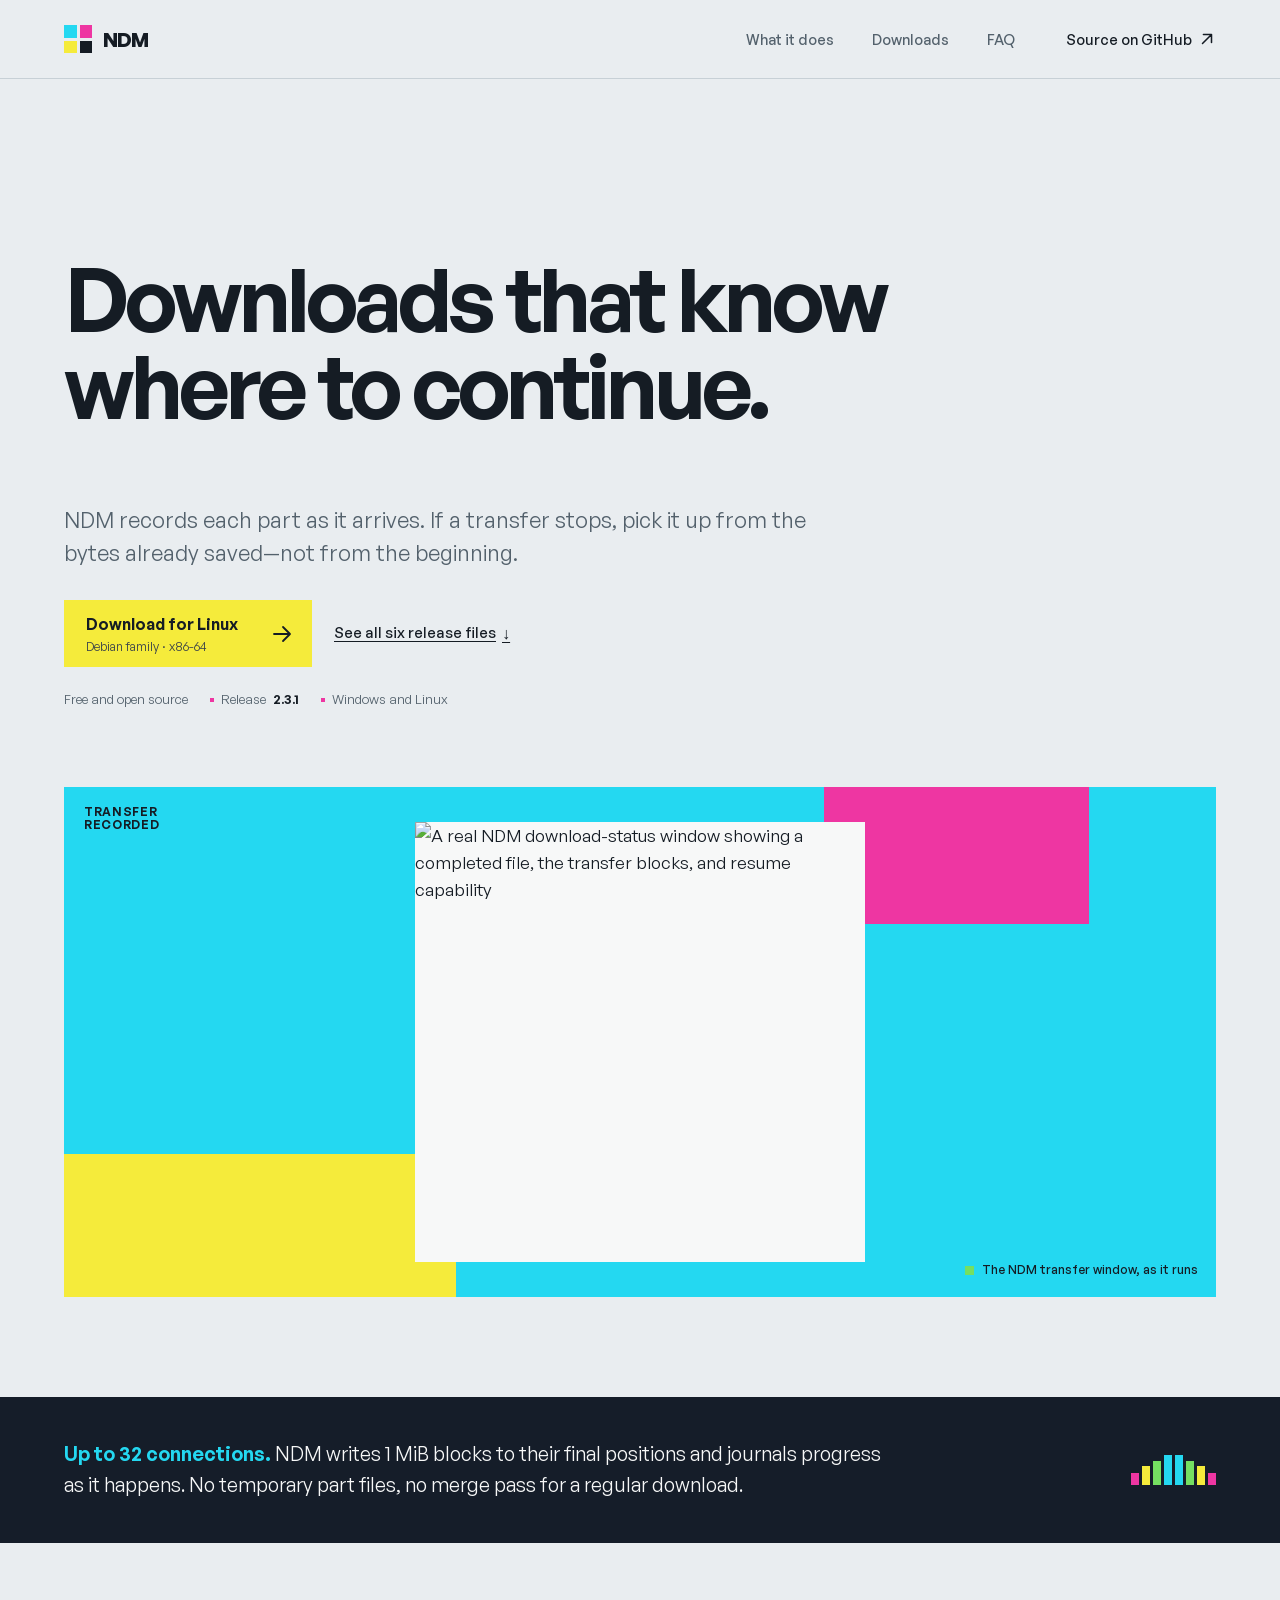
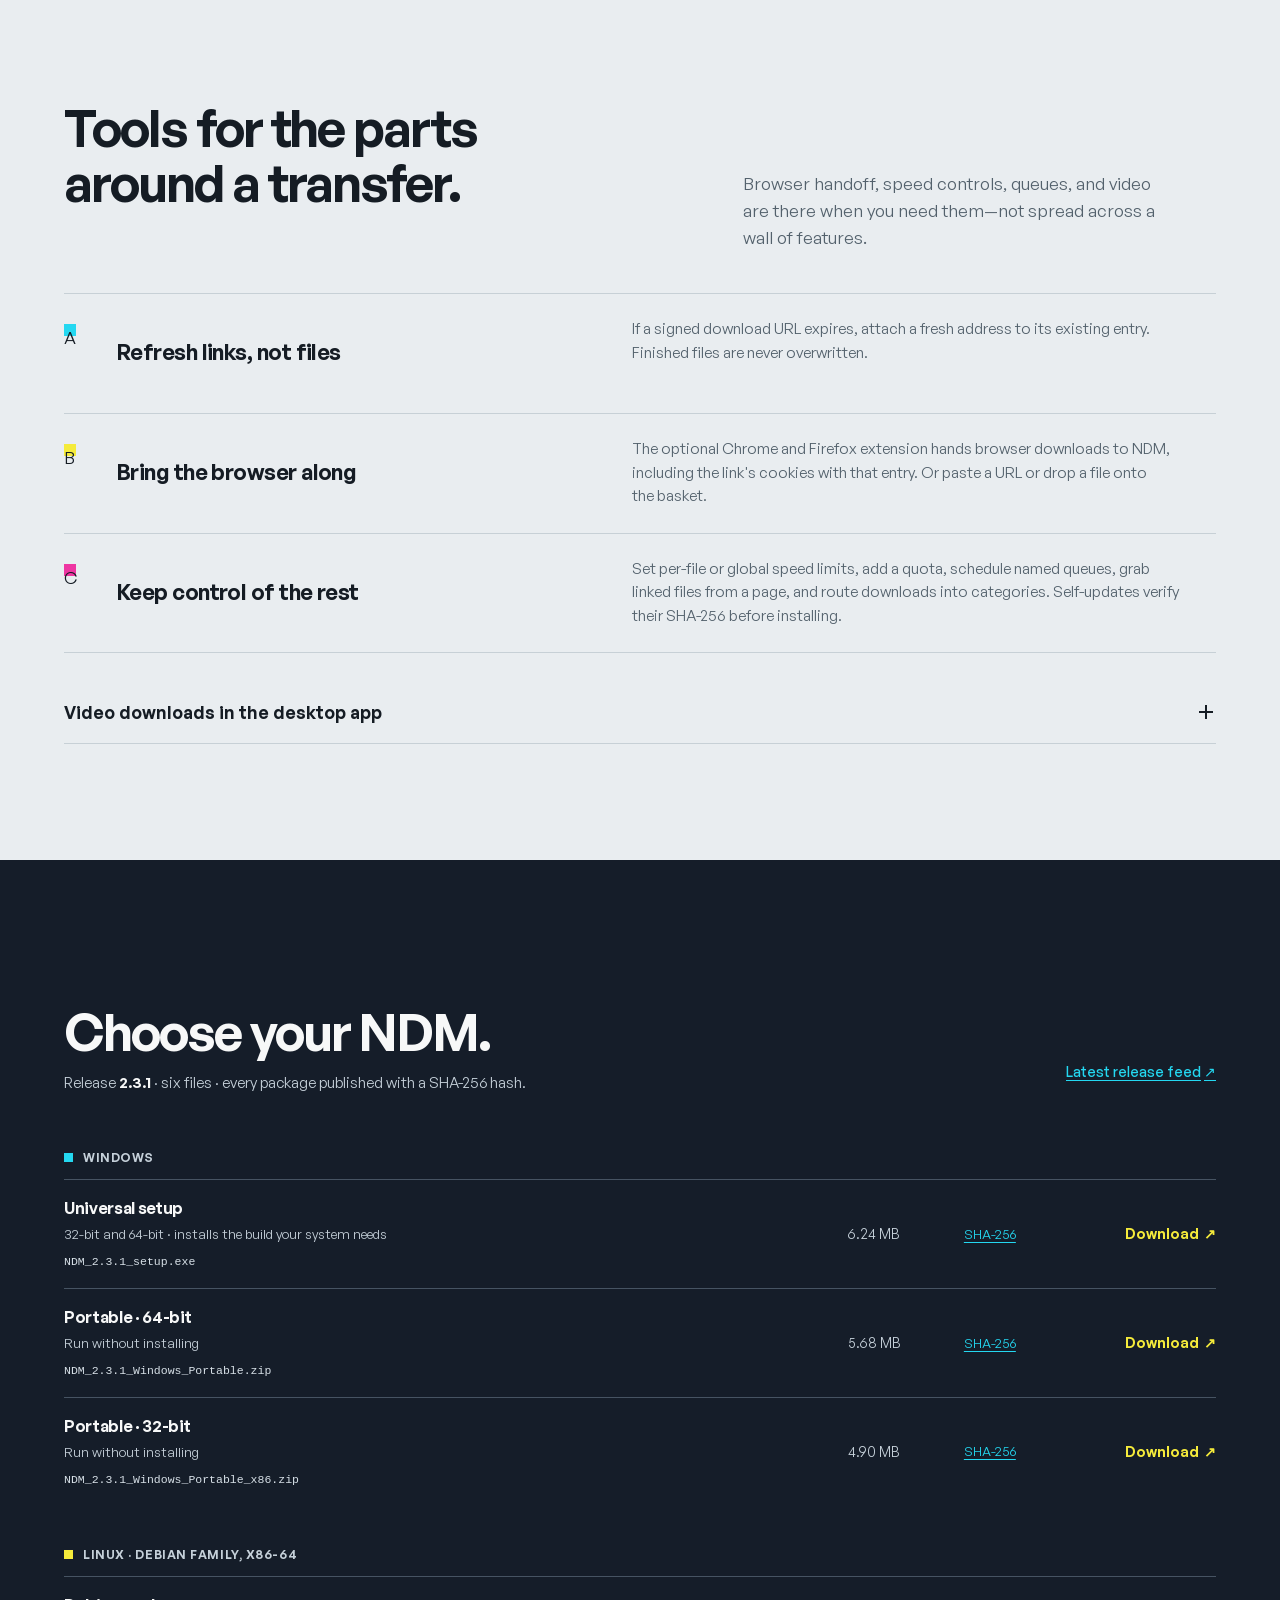
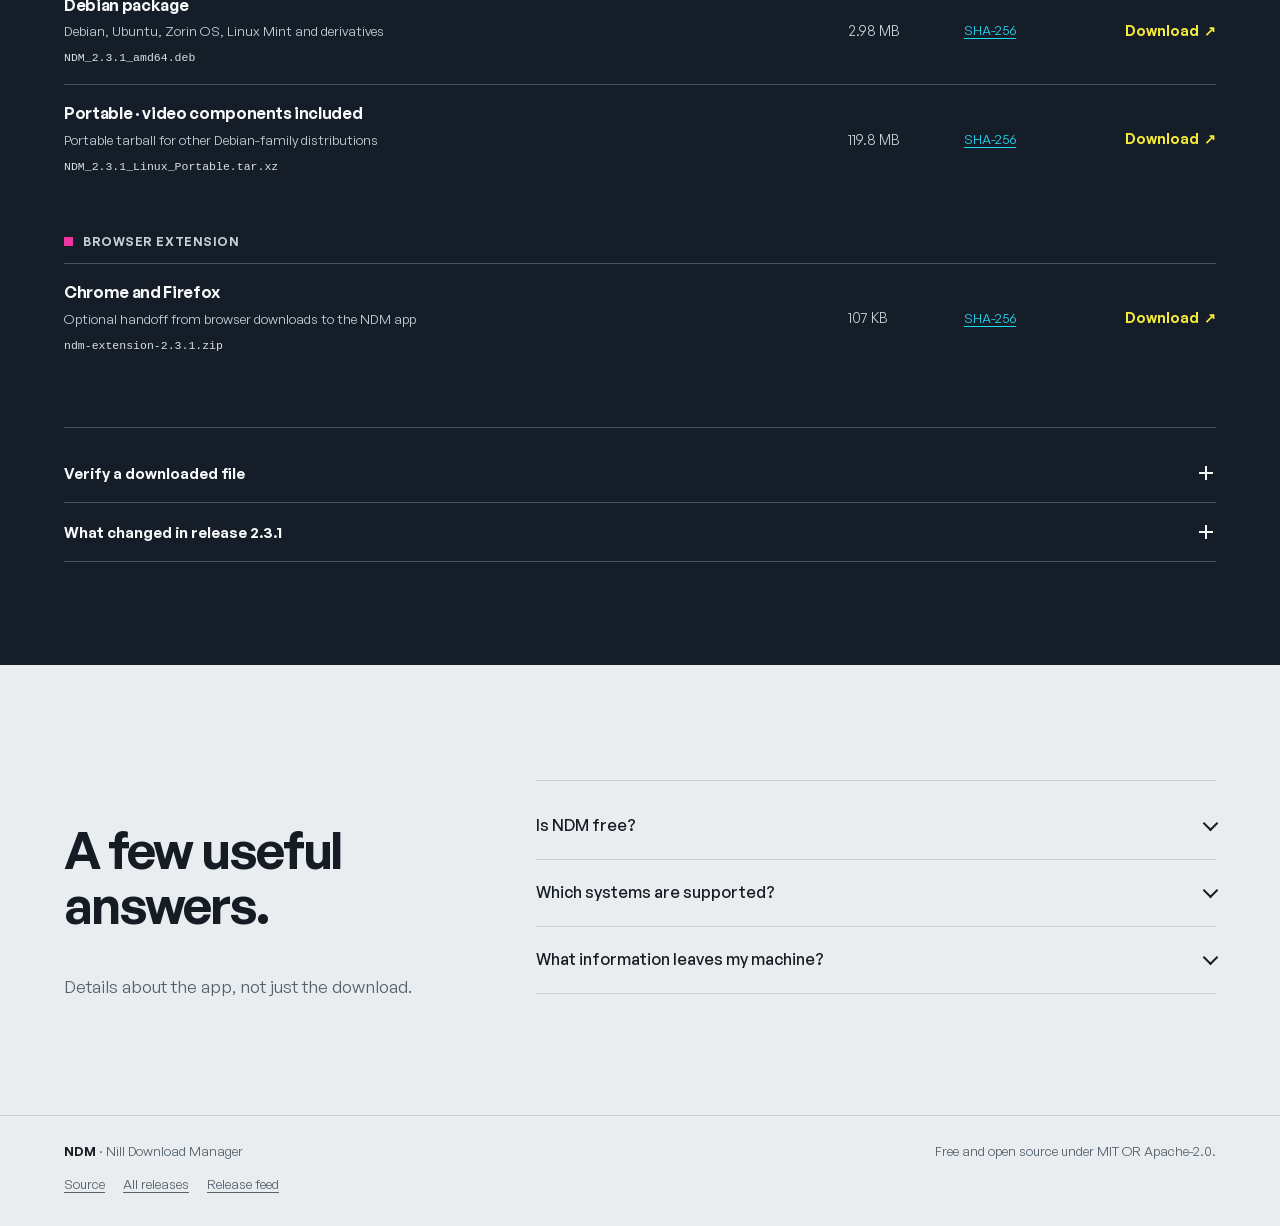
==== commit b19fe772: "Redesign NDM landing page" ====
--- a/index.template.html
+++ b/index.template.html
@@ -1,323 +1,213 @@
-<!DOCTYPE html>
+<!doctype html>
 <html lang="en">
 <head>
-<meta charset="utf-8">
-<meta name="viewport" content="width=device-width, initial-scale=1">
-<title>NDM — Nill Download Manager for Windows and Linux</title>
-<meta name="description" content="NDM is a free download manager for Windows and Linux: up to 32 parallel connections per file, resume after restarts, video downloads via yt-dlp, a browser extension, and hash-verified self-updates.">
-<link rel="icon" href="assets/favicon.svg" type="image/svg+xml">
-<link rel="preconnect" href="https://api.fontshare.com">
-<link rel="preconnect" href="https://cdn.fontshare.com" crossorigin>
-<link href="https://api.fontshare.com/v2/css?f[]=general-sans@400,500,700&display=swap" rel="stylesheet">
-<link rel="stylesheet" href="styles.css">
-<script>document.documentElement.classList.add('js');</script>
+  <meta charset="utf-8">
+  <meta name="viewport" content="width=device-width, initial-scale=1">
+  <meta name="theme-color" content="#e9edf0">
+  <title>NDM — Downloads that know where to continue</title>
+  <meta name="description" content="A free, open-source download manager for Windows and Linux. NDM records transfer progress as it happens, so interrupted downloads can resume from where they stopped.">
+  <link rel="icon" href="assets/favicon.svg" type="image/svg+xml">
+  <link rel="preload" href="assets/fonts/general-sans-400.woff2" as="font" type="font/woff2" crossorigin>
+  <link rel="stylesheet" href="styles.css">
 </head>
 <body>
-<a class="skip" href="#main">Skip to content</a>
-
-<header class="hero" id="top">
-  <div class="topbar">
-    <a class="wordmark" href="#top">NDM</a>
-    <nav class="topnav" aria-label="Sections">
-      <a href="#release">Release</a>
-      <a href="#how">How it runs</a>
-      <a href="#engine">The engine</a>
-      <a href="#video">Video</a>
-      <a href="#questions">Questions</a>
+  <a class="skip-link" href="#main">Skip to content</a>
+
+  <header class="site-header">
+    <div class="header-inner">
+      <a class="brand" href="#top" aria-label="NDM home">
+        <span class="brand-mark" aria-hidden="true"><i></i><i></i><i></i><i></i></span>
+        <span class="brand-name">NDM</span>
+      </a>
+      <nav class="site-nav" aria-label="Main navigation">
+        <a href="#features">What it does</a>
+        <a href="#downloads">Downloads</a>
+        <a href="#questions">FAQ</a>
+      </nav>
+      <a class="repo-link" href="https://github.com/JAHURULNILL/ndm" target="_blank" rel="noopener noreferrer">
+        <span>Source on GitHub</span>
+        <svg viewBox="0 0 20 20" width="18" height="18" aria-hidden="true"><path d="M5 15 15 5M6 5h9v9" fill="none" stroke="currentColor" stroke-width="1.7" stroke-linecap="round" stroke-linejoin="round"/></svg>
+      </a>
+    </div>
+  </header>
+
+  <main id="main">
+    <section class="hero page-width" id="top" aria-labelledby="hero-title">
+      <div class="hero-copy">
+        <h1 id="hero-title">Downloads that know where to continue.</h1>
+        <p class="hero-description">NDM records each part as it arrives. If a transfer stops, pick it up from the bytes already saved—not from the beginning.</p>
+        <div class="hero-actions">
+          <a class="download-button" id="hero-download" href="#downloads">
+            <span class="download-button-copy"><strong>Choose a desktop build</strong><small id="hero-download-note">Windows and Debian-family Linux</small></span>
+            <svg viewBox="0 0 24 24" width="24" height="24" aria-hidden="true"><path d="M4 12h15M13 5l7 7-7 7" fill="none" stroke="currentColor" stroke-width="1.8" stroke-linecap="round" stroke-linejoin="round"/></svg>
+          </a>
+          <a class="all-files-link" href="#downloads">See all six release files <span aria-hidden="true">↓</span></a>
+        </div>
+        <p class="hero-meta"><span>Free and open source</span><span>Release <b data-ver>2.3.1</b></span><span>Windows and Linux</span></p>
+      </div>
+
+      <figure class="hero-visual">
+        <div class="color-block color-block-cyan" aria-hidden="true"></div>
+        <div class="color-block color-block-magenta" aria-hidden="true"></div>
+        <div class="color-block color-block-yellow" aria-hidden="true"></div>
+        <div class="image-index" aria-hidden="true">TRANSFER<br>RECORDED</div>
+        <div class="hero-image-frame">
+          <img src="%%IMG:hero%%" alt="A real NDM download-status window showing a completed file, the transfer blocks, and resume capability" width="620" height="698" fetchpriority="high">
+        </div>
+        <figcaption class="hero-caption"><span class="caption-dot" aria-hidden="true"></span> The NDM transfer window, as it runs</figcaption>
+      </figure>
+    </section>
+
+    <section class="mechanism-band" aria-label="How NDM records download progress">
+      <div class="mechanism-inner page-width">
+        <p><strong>Up to 32 connections.</strong> NDM writes 1 MiB blocks to their final positions and journals progress as it happens. No temporary part files, no merge pass for a regular download.</p>
+        <span class="band-mark" aria-hidden="true"><i></i><i></i><i></i><i></i><i></i><i></i><i></i><i></i></span>
+      </div>
+    </section>
+
+    <section class="features page-width" id="features" aria-labelledby="features-title">
+      <div class="section-lead">
+        <h2 id="features-title">Tools for the parts around a transfer.</h2>
+        <p>Browser handoff, speed controls, queues, and video are there when you need them—not spread across a wall of features.</p>
+      </div>
+
+      <div class="feature-lines">
+        <article class="feature-line">
+          <span class="feature-marker marker-cyan" aria-hidden="true">A</span>
+          <div class="feature-heading"><h3>Refresh links, not files</h3></div>
+          <p>If a signed download URL expires, attach a fresh address to its existing entry. Finished files are never overwritten.</p>
+        </article>
+        <article class="feature-line">
+          <span class="feature-marker marker-yellow" aria-hidden="true">B</span>
+          <div class="feature-heading"><h3>Bring the browser along</h3></div>
+          <p>The optional Chrome and Firefox extension hands browser downloads to NDM, including the link's cookies with that entry. Or paste a URL or drop a file onto the basket.</p>
+        </article>
+        <article class="feature-line">
+          <span class="feature-marker marker-magenta" aria-hidden="true">C</span>
+          <div class="feature-heading"><h3>Keep control of the rest</h3></div>
+          <p>Set per-file or global speed limits, add a quota, schedule named queues, grab linked files from a page, and route downloads into categories. Self-updates verify their SHA-256 before installing.</p>
+        </article>
+      </div>
+
+      <details class="video-capability">
+        <summary><span>Video downloads in the desktop app</span><span class="details-plus" aria-hidden="true"></span></summary>
+        <div class="video-capability-copy">
+          <p>NDM tries stream data already loaded by the browser, then falls back to yt-dlp for pasted links and pages that expose no usable stream. It prefers H.264 and MP4; ffmpeg merges split picture and sound where needed. The Windows installer downloads video components when first used, while the Linux portable bundle includes them.</p>
+          <p class="honest-note">Video links are handled by the NDM app, not by this website. The sample picker formerly shown here used scripted example data; it was not a live downloader.</p>
+        </div>
+      </details>
+    </section>
+
+    <section class="downloads-section" id="downloads" aria-labelledby="downloads-title">
+      <div class="downloads-inner page-width">
+        <div class="downloads-heading">
+          <div>
+            <h2 id="downloads-title">Choose your NDM.</h2>
+            <p>Release <b data-ver>2.3.1</b> · six files · every package published with a SHA-256 hash.</p>
+          </div>
+          <a class="release-feed-link" href="https://github.com/JAHURULNILL/ndm/releases/latest/download/release.json" target="_blank" rel="noopener noreferrer">Latest release feed <span aria-hidden="true">↗</span></a>
+        </div>
+
+        <div class="package-group">
+          <h3 class="package-group-title"><span class="group-swatch swatch-cyan" aria-hidden="true"></span>Windows</h3>
+          <article class="package-row">
+            <div class="package-identity"><h4>Universal setup</h4><p>32-bit and 64-bit · installs the build your system needs</p><code class="package-filename" data-filename="win_setup">NDM_2.3.1_setup.exe</code></div>
+            <span class="package-size" data-size="win_setup">6.24 MB</span>
+            <details class="hash-details"><summary>SHA-256</summary><div class="hash-content"><code data-hash="win_setup">b5d28be8e4b9cd795fac2064f7b1001ec1063cb98b0540ed871253929bbe6155</code><button type="button" class="copy-hash" data-copy-hash="win_setup">Copy hash</button><span class="copy-status" data-copy-status="win_setup" aria-live="polite"></span></div></details>
+            <a class="package-download" data-get="win_setup" href="https://github.com/JAHURULNILL/ndm/releases/download/v2.3.1/NDM_2.3.1_setup.exe">Download <span class="sr-only">universal Windows installer</span><span aria-hidden="true">↗</span></a>
+          </article>
+          <article class="package-row">
+            <div class="package-identity"><h4>Portable · 64-bit</h4><p>Run without installing</p><code class="package-filename" data-filename="win">NDM_2.3.1_Windows_Portable.zip</code></div>
+            <span class="package-size" data-size="win">5.68 MB</span>
+            <details class="hash-details"><summary>SHA-256</summary><div class="hash-content"><code data-hash="win">405af6814bebd2598c569820878987d3f3fde9da782255e0c9b5143b53799da5</code><button type="button" class="copy-hash" data-copy-hash="win">Copy hash</button><span class="copy-status" data-copy-status="win" aria-live="polite"></span></div></details>
+            <a class="package-download" data-get="win" href="https://github.com/JAHURULNILL/ndm/releases/download/v2.3.1/NDM_2.3.1_Windows_Portable.zip">Download <span class="sr-only">64-bit Windows portable</span><span aria-hidden="true">↗</span></a>
+          </article>
+          <article class="package-row">
+            <div class="package-identity"><h4>Portable · 32-bit</h4><p>Run without installing</p><code class="package-filename" data-filename="win_x86">NDM_2.3.1_Windows_Portable_x86.zip</code></div>
+            <span class="package-size" data-size="win_x86">4.90 MB</span>
+            <details class="hash-details"><summary>SHA-256</summary><div class="hash-content"><code data-hash="win_x86">7f8e94d4b07537763443b0314b056785c2a94f9c6eae0c9f4ce40c31ef98994d</code><button type="button" class="copy-hash" data-copy-hash="win_x86">Copy hash</button><span class="copy-status" data-copy-status="win_x86" aria-live="polite"></span></div></details>
+            <a class="package-download" data-get="win_x86" href="https://github.com/JAHURULNILL/ndm/releases/download/v2.3.1/NDM_2.3.1_Windows_Portable_x86.zip">Download <span class="sr-only">32-bit Windows portable</span><span aria-hidden="true">↗</span></a>
+          </article>
+        </div>
+
+        <div class="package-group">
+          <h3 class="package-group-title"><span class="group-swatch swatch-yellow" aria-hidden="true"></span>Linux · Debian family, x86-64</h3>
+          <article class="package-row">
+            <div class="package-identity"><h4>Debian package</h4><p>Debian, Ubuntu, Zorin OS, Linux Mint and derivatives</p><code class="package-filename" data-filename="deb">NDM_2.3.1_amd64.deb</code></div>
+            <span class="package-size" data-size="deb">2.98 MB</span>
+            <details class="hash-details"><summary>SHA-256</summary><div class="hash-content"><code data-hash="deb">571a77589bd0b2f2989f74572a6649a00de3546ad259f9022ea723224ebb628f</code><button type="button" class="copy-hash" data-copy-hash="deb">Copy hash</button><span class="copy-status" data-copy-status="deb" aria-live="polite"></span></div></details>
+            <a class="package-download" data-get="deb" href="https://github.com/JAHURULNILL/ndm/releases/download/v2.3.1/NDM_2.3.1_amd64.deb">Download <span class="sr-only">Linux Debian package</span><span aria-hidden="true">↗</span></a>
+          </article>
+          <article class="package-row">
+            <div class="package-identity"><h4>Portable · video components included</h4><p>Portable tarball for other Debian-family distributions</p><code class="package-filename" data-filename="linux_portable">NDM_2.3.1_Linux_Portable.tar.xz</code></div>
+            <span class="package-size" data-size="linux_portable">119.8 MB</span>
+            <details class="hash-details"><summary>SHA-256</summary><div class="hash-content"><code data-hash="linux_portable">3307ceb0870d84ac41ff909a0cc052989d5da0168e681110548e4c20003dd2a0</code><button type="button" class="copy-hash" data-copy-hash="linux_portable">Copy hash</button><span class="copy-status" data-copy-status="linux_portable" aria-live="polite"></span></div></details>
+            <a class="package-download" data-get="linux_portable" href="https://github.com/JAHURULNILL/ndm/releases/download/v2.3.1/NDM_2.3.1_Linux_Portable.tar.xz">Download <span class="sr-only">Linux portable tarball</span><span aria-hidden="true">↗</span></a>
+          </article>
+        </div>
+
+        <div class="package-group extension-group">
+          <h3 class="package-group-title"><span class="group-swatch swatch-magenta" aria-hidden="true"></span>Browser extension</h3>
+          <article class="package-row">
+            <div class="package-identity"><h4>Chrome and Firefox</h4><p>Optional handoff from browser downloads to the NDM app</p><code class="package-filename" data-filename="ext">ndm-extension-2.3.1.zip</code></div>
+            <span class="package-size" data-size="ext">107 KB</span>
+            <details class="hash-details"><summary>SHA-256</summary><div class="hash-content"><code data-hash="ext">44aeb8ce63252a041eee4a3056ce1a4552094fa14941c387922720d6de67694f</code><button type="button" class="copy-hash" data-copy-hash="ext">Copy hash</button><span class="copy-status" data-copy-status="ext" aria-live="polite"></span></div></details>
+            <a class="package-download" data-get="ext" href="https://github.com/JAHURULNILL/ndm/releases/download/v2.3.1/ndm-extension-2.3.1.zip">Download <span class="sr-only">Chrome and Firefox extension</span><span aria-hidden="true">↗</span></a>
+          </article>
+        </div>
+
+        <div class="release-details">
+          <details class="release-disclosure">
+            <summary><span>Verify a downloaded file</span><span class="details-plus" aria-hidden="true"></span></summary>
+            <div class="release-disclosure-body verify-body">
+              <p>Compare a file's SHA-256 with the value above before running it.</p>
+              <pre><code>Get-FileHash .\NDM_2.3.1_setup.exe -Algorithm SHA256
+sha256sum NDM_2.3.1_amd64.deb</code></pre>
+              <p>The Windows setup contains both architectures and installs the one your machine needs. The Linux portable archive is larger because it includes the video components; the other files contain the application alone.</p>
+            </div>
+          </details>
+          <details class="release-disclosure changelog">
+            <summary><span>What changed in release 2.3.1</span><span class="details-plus" aria-hidden="true"></span></summary>
+            <div class="release-disclosure-body">
+              <ol>
+                <li>Video downloads started from the browser now try the page's loaded stream data first; yt-dlp remains the fallback for pasted links and pages without usable stream data.</li>
+                <li>The video picker reuses the probe it already performed, avoiding a second probe before a download starts.</li>
+                <li>If a video stream stalls, NDM refreshes its address and resumes from the byte reached instead of starting over.</li>
+                <li>Pause and resume work in every state, including while video is connecting; transfer rate and time remaining stay live while data moves.</li>
+                <li>Facebook picker requests stop after 20 seconds, feed links are normalized, and filenames use the post text; Facebook's instant page-data picker is still being finished.</li>
+                <li>Entries that cannot connect can still be removed from the list. A real deletion failure and a full disk now produce clear messages instead of silent retries.</li>
+                <li>The browser extension's file dialog now uses the same file-name, folder, size, resume-support and action layout as the app's video picker.</li>
+                <li>Drawn icons now cover the toolbar, menus and file rows; focus rings and button states are clearer. Dark Theme and Categories Sidebar switches work and are remembered.</li>
+                <li>Updater downloads keep their real filenames, and the completion dialog fits inside the screen.</li>
+              </ol>
+              <p class="release-proof-note">The release was tested with the shipped Debian package, browser-extension handoff, a Debian ISO checked against its published SHA-256, pause/resume, the live update feed, CI builds, and a silent Windows setup install-and-launch check. The release notes also record that Windows list sorting and its glass download card were still to come, and that the Windows toolbar retained text buttons.</p>
+            </div>
+          </details>
+        </div>
+      </div>
+    </section>
+
+    <section class="faq-section page-width" id="questions" aria-labelledby="questions-title">
+      <div class="faq-heading"><h2 id="questions-title">A few useful answers.</h2><p>Details about the app, not just the download.</p></div>
+      <div class="faq-list">
+        <details class="faq-item"><summary>Is NDM free?</summary><p>Yes. NDM is free and open source under MIT OR Apache-2.0. There is no paid tier, account, or feature locked behind sign-in.</p></details>
+        <details class="faq-item"><summary>Which systems are supported?</summary><p>Windows 7 SP1, 8, 8.1, 10, and 11 in 32-bit and 64-bit. The universal installer selects the matching build. Linux support is for x86-64 Debian-family distributions, through the .deb or portable tarball.</p></details>
+                                <details class="faq-item"><summary>What information leaves my machine?</summary><p>Your downloads go to the servers you choose. NDM checks its release feed and sends one anonymous install-count request with no identifier attached. There is no telemetry and no sign-in.</p></details>
+      </div>
+    </section>
+
+  </main>
+
+  <footer class="site-footer page-width">
+    <a class="footer-brand" href="#top">NDM<span> · Nill Download Manager</span></a>
+    <p>Free and open source under MIT OR Apache-2.0.</p>
+    <nav aria-label="Footer links">
+      <a href="https://github.com/JAHURULNILL/ndm" target="_blank" rel="noopener noreferrer">Source</a>
+      <a href="https://github.com/JAHURULNILL/ndm/releases/latest" target="_blank" rel="noopener noreferrer">All releases</a>
+      <a href="https://github.com/JAHURULNILL/ndm/releases/latest/download/release.json" target="_blank" rel="noopener noreferrer">Release feed</a>
     </nav>
-  </div>
-
-  <div class="hero-copy">
-    <h1 class="hero-name">Every download<br>lands whole.</h1>
-    <p class="hero-support">Free and open source for Windows and Linux. Every download is recorded as it runs, so an interrupted file resumes from the exact byte, and a video page becomes a file whose size you saw first.</p>
-    <div class="hero-action">
-      <a class="btn" id="hero-download" href="https://github.com/JAHURULNILL/ndm/releases/download/v2.3.1/NDM_2.3.1_setup.exe">Download for Windows</a>
-      <a class="btn btn-alt" id="hero-alt" href="https://github.com/JAHURULNILL/ndm/releases/download/v2.3.1/NDM_2.3.1_amd64.deb">Download for Linux</a>
-      <a class="btn btn-ghost" href="https://github.com/JAHURULNILL/ndm/releases/download/v2.3.1/ndm-extension-2.3.1.zip">Get the browser extension</a>
-    </div>
-  </div>
-
-  <div class="stage" aria-hidden="false">
-    <figure class="hero-frag shutter">
-      <img src="%%IMG:hero%%" alt="The NDM progress dialog at the end of a download: eight connections, each block of the file marked Done, the connection strip full" width="620" height="698">
-    </figure>
-  </div>
-</header>
-
-<main id="main">
-
-<section class="release" id="release">
-  <h2 class="sec-head rv">Release <span data-ver>2.3.1</span> is six files</h2>
-  <p class="frag-cap rv">Pictured above: the shipped app, recorded as it runs. The progress dialog of release <span data-ver>2.3.1</span>, one finished file, every block written at its final offset.</p>
-
-  <div class="ftable-wrap rv">
-    <table class="ftable">
-      <thead>
-        <tr><th scope="col">File</th><th scope="col">SHA-256</th><th scope="col" class="num">Size</th><th scope="col"><span class="vh">Get</span></th></tr>
-      </thead>
-      <tbody>
-        <tr>
-          <td class="f-file"><span class="f-name">NDM_2.3.1_setup.exe</span><span class="f-kind">Windows installer — one setup for 64-bit and 32-bit</span></td>
-          <td class="f-hash"><code data-hash="win_setup">b5d28be8e4b9cd795fac2064f7b1001ec1063cb98b0540ed871253929bbe6155</code></td>
-          <td class="f-size num">6.24 MB</td>
-          <td class="f-get"><a href="https://github.com/JAHURULNILL/ndm/releases/download/v2.3.1/NDM_2.3.1_setup.exe" data-get="win_setup">Download</a></td>
-        </tr>
-        <tr>
-          <td class="f-file"><span class="f-name">NDM_2.3.1_Windows_Portable.zip</span><span class="f-kind">Windows portable, 64-bit</span></td>
-          <td class="f-hash"><code data-hash="win">405af6814bebd2598c569820878987d3f3fde9da782255e0c9b5143b53799da5</code></td>
-          <td class="f-size num">5.68 MB</td>
-          <td class="f-get"><a href="https://github.com/JAHURULNILL/ndm/releases/download/v2.3.1/NDM_2.3.1_Windows_Portable.zip" data-get="win">Download</a></td>
-        </tr>
-        <tr>
-          <td class="f-file"><span class="f-name">NDM_2.3.1_Windows_Portable_x86.zip</span><span class="f-kind">Windows portable, 32-bit</span></td>
-          <td class="f-hash"><code data-hash="win_x86">7f8e94d4b07537763443b0314b056785c2a94f9c6eae0c9f4ce40c31ef98994d</code></td>
-          <td class="f-size num">4.90 MB</td>
-          <td class="f-get"><a href="https://github.com/JAHURULNILL/ndm/releases/download/v2.3.1/NDM_2.3.1_Windows_Portable_x86.zip" data-get="win_x86">Download</a></td>
-        </tr>
-        <tr>
-          <td class="f-file"><span class="f-name">NDM_2.3.1_amd64.deb</span><span class="f-kind">Linux, Debian family</span></td>
-          <td class="f-hash"><code data-hash="deb">571a77589bd0b2f2989f74572a6649a00de3546ad259f9022ea723224ebb628f</code></td>
-          <td class="f-size num">2.98 MB</td>
-          <td class="f-get"><a href="https://github.com/JAHURULNILL/ndm/releases/download/v2.3.1/NDM_2.3.1_amd64.deb" data-get="deb">Download</a></td>
-        </tr>
-        <tr>
-          <td class="f-file"><span class="f-name">NDM_2.3.1_Linux_Portable.tar.xz</span><span class="f-kind">Linux portable, other distributions, video components bundled</span></td>
-          <td class="f-hash"><code>3307ceb0870d84ac41ff909a0cc052989d5da0168e681110548e4c20003dd2a0</code></td>
-          <td class="f-size num">119.8 MB</td>
-          <td class="f-get"><a href="https://github.com/JAHURULNILL/ndm/releases/download/v2.3.1/NDM_2.3.1_Linux_Portable.tar.xz">Download</a></td>
-        </tr>
-        <tr>
-          <td class="f-file"><span class="f-name">ndm-extension-2.3.1.zip</span><span class="f-kind">Browser extension, Chrome and Firefox</span></td>
-          <td class="f-hash"><code data-hash="ext">44aeb8ce63252a041eee4a3056ce1a4552094fa14941c387922720d6de67694f</code></td>
-          <td class="f-size num">107 KB</td>
-          <td class="f-get"><a href="https://github.com/JAHURULNILL/ndm/releases/download/v2.3.1/ndm-extension-2.3.1.zip">Download</a></td>
-        </tr>
-      </tbody>
-    </table>
-  </div>
-
-  <div class="release-under">
-    <div class="verify rv">
-      <h3>Check what you received</h3>
-      <p>Each file&rsquo;s SHA-256 is printed beside it, exactly as published with the release. Compare the hash of the file you received before you run it:</p>
-      <pre><code>Get-FileHash .\NDM_2.3.1_setup.exe -Algorithm SHA256
-sha256sum NDM_2.3.1_amd64.deb</code></pre>
-      <p>The Windows setup is a single file for both architectures: it carries the 64-bit and the 32-bit build and installs the one your machine needs, so there is no wrong setup to pick. The Linux portable is the large file in the table because the video components are bundled into it; every other file is the application alone.</p>
-    </div>
-    <div class="changed rv">
-      <h3>What changed in <span data-ver>2.3.1</span></h3>
-      <details class="change-log">
-        <summary>Read all 9 changes in this release</summary>
-        <ul>
-          <li>Video started from the browser is browser-first now. The picker takes the page&rsquo;s own stream data — the formats the browser already loaded — so it fills at once, and the file comes down through the multi-connection engine. yt-dlp remains, as the fallback for pasted links and for pages that expose nothing usable.</li>
-          <li>A start could sit for some 27 seconds before the first byte. The cookie signature was computed two different ways on the two sides of a start, so the probe the picker had just paid for never matched the job that followed it; every start probed from scratch. Both sides sign the same way now, and a start reuses the probe it already has.</li>
-          <li>When a video stream stalls, only its address is refreshed and the download resumes from the byte it had reached — the status reads &ldquo;Resuming&hellip;&rdquo; — instead of probing the page again from the top.</li>
-          <li>Pause and resume work in every state, including while a video is still connecting, and the progress window&rsquo;s buttons follow the state the download is actually in; its transfer rate and time left stay live while data moves.</li>
-          <li>Facebook&rsquo;s picker can no longer spin without end: it stops at 20 seconds with a plain message, feed links are normalized before they are resolved, and the file takes the post&rsquo;s text as its name instead of the word &ldquo;Facebook&rdquo;. Facebook&rsquo;s instant page-data picker is still being finished.</li>
-          <li>A video that never finished connecting could not be deleted from the list at all — its entry pointed at the folder itself, and every delete failed on it. Entries are always removable now; a file that genuinely cannot be deleted is reported, and the entry can still be cleared. A full disk likewise stops a download at once, with a clear sentence, instead of retrying the same blocks in silence for minutes.</li>
-          <li>The browser extension&rsquo;s file dialog is the video picker&rsquo;s glass card — file name, folder, size and resume support, three actions: Download Now, Download Later, Cancel. The old plain form is gone everywhere.</li>
-          <li>A drawn icon set now covers the toolbar, the menus and the file rows, and the finish is calmer: softer button states and a visible focus ring. The View menu&rsquo;s Dark Theme and Categories Sidebar switches were found wired to nothing; they work now, and the choice is remembered.</li>
-          <li>Downloads taken by the updater arrive under their real file names instead of temporary ones, and the &ldquo;Download complete&rdquo; dialog wraps its text and stays inside the screen.</li>
-        </ul>
-      </details>
-      <p class="changed-note">A note on proof: this release was exercised the way it is used — the shipped .deb, the extension installed in a real browser handing a download to the app end to end, a full Debian ISO matched against Debian&rsquo;s published SHA-256, a pause and resume in the middle of it, and an update check against the live feed. It also passed all four CI builds: Linux, both Windows architectures&rsquo; test suites, and a silent install-and-launch check of the universal setup. On Windows, list sorting and the glass download card are still to come, and the Windows toolbar keeps its text buttons in this release.</p>
-    </div>
-  </div>
-</section>
-
-<section class="how" id="how">
-  <h2 class="sec-head rv">How it runs</h2>
-  <div class="how-grid">
-    <div class="how-steps">
-      <div class="hstep is-active" data-how-step>
-        <p class="hstep-line">Take the file for your system.</p>
-        <p class="hstep-note">One setup installs the right Windows build, 64-bit or 32-bit; the .deb covers the Debian family, and the portable files run as they are. Every file above is published with its SHA-256.</p>
-      </div>
-      <div class="hstep" data-how-step>
-        <p class="hstep-line">Add a link, from anywhere.</p>
-        <p class="hstep-note">Paste a URL, drop a file on the basket, or let the browser extension hand the download over, with that link&rsquo;s cookies attached to the entry.</p>
-      </div>
-      <div class="hstep" data-how-step>
-        <p class="hstep-line">It pulls the file down in parallel.</p>
-        <p class="hstep-note">Up to 32 connections write 1 MiB blocks at their final offsets, and a journal records the progress as it happens. The strip in the dialog is the file, filling in place.</p>
-      </div>
-      <div class="hstep" data-how-step>
-        <p class="hstep-line">At 100%, it is already whole.</p>
-        <p class="hstep-note">No part files and no merge pass, because the file was written in place. Stop it at any point and it resumes from the recorded byte; a finished file is never overwritten.</p>
-      </div>
-    </div>
-    <div class="how-stage">
-      <div class="how-frame">
-        <img class="how-img is-on" data-how-img src="%%IMG:how1%%" alt="The NDM main window, open and ready: the category list, the toolbar and an empty download list" width="880" height="568">
-        <img class="how-img" data-how-img src="%%IMG:how2%%" alt="The Download address dialog over the NDM window, waiting for a link" width="460" height="230" loading="lazy">
-        <img class="how-img" data-how-img src="%%IMG:how3%%" alt="The per-connection table in the progress dialog: eight connections, each with its downloaded amount and status" width="618" height="304" loading="lazy">
-        <img class="how-img" data-how-img src="%%IMG:how4%%" alt="The Download complete dialog over the progress dialog, the connection strip full beneath it" width="640" height="318" loading="lazy">
-      </div>
-      <p class="how-cap" data-how-cap>The main window, as it opens.</p>
-    </div>
-  </div>
-</section>
-
-<section class="engine" id="engine">
-  <h2 class="sec-head rv">The engine</h2>
-  <p class="statement rv">An engine that expects interruption.</p>
-
-  <div class="mod rv">
-    <figure class="mod-panel"><img src="%%IMG:f_journal%%" alt="One row of the download list: the file&rsquo;s last try date and its blocks, all filled" width="360" height="180" loading="lazy"></figure>
-    <div class="mod-text">
-      <h3>Resume is a journal, not a hope</h3>
-      <p>Progress is written to downloads.json as it happens. Restart the app or the machine, or let a signed link expire: the entry keeps its bytes, and Refresh Address attaches a fresh link to the same entry.</p>
-    </div>
-  </div>
-
-  <div class="mod rv">
-    <figure class="mod-panel"><img src="%%IMG:f_limit%%" alt="The progress dialog&rsquo;s tabs: Download status, Speed Limiter, Options on completion" width="360" height="150" loading="lazy"></figure>
-    <div class="mod-text">
-      <h3>A limiter on each download</h3>
-      <p>Set a rate for one file while it runs, or a global cap with a quota in megabytes over 1 to 168 hours. The change applies mid-flight, not at the next start.</p>
-    </div>
-  </div>
-
-  <div class="mod rv">
-    <figure class="mod-panel"><img src="%%IMG:f_queue%%" alt="The scheduler for one queue: start and stop times, and the days of the week it runs on" width="360" height="180" loading="lazy"></figure>
-    <div class="mod-text">
-      <h3>Queues that keep hours</h3>
-      <p>Named queues carry their own concurrency caps and start and stop times. When a queue runs dry it can close the app, or shut the machine down.</p>
-    </div>
-  </div>
-
-  <div class="mod rv">
-    <figure class="mod-panel"><img src="%%IMG:f_grab%%" alt="The category editor: each category&rsquo;s file types and the sites that route files into it" width="360" height="180" loading="lazy"></figure>
-    <div class="mod-text">
-      <h3>Whole sites in one go</h3>
-      <p>Site Grabber walks a page and takes every linked file of the types you choose. Categories then route each finished file into its folder by extension, and the drop basket takes drags from anywhere.</p>
-    </div>
-  </div>
-
-  <div class="mod rv">
-    <figure class="mod-panel mod-panel-code"><pre><code>{
-  "version": "2.3.1",
-  "min_supported": "2.3.1",
-  "win_setup_url": "…/v2.3.1/NDM_2.3.1_setup.exe",
-  "win_setup_sha256": "b5d28be8e4b9cd79…"
-}</code></pre></figure>
-    <div class="mod-text">
-      <h3>Updates that check themselves</h3>
-      <p>NDM reads its own release feed, verifies the SHA-256 of an update before installing it, and honours the feed&rsquo;s minimum supported version — the 2.0.10 feed used it to require that update.</p>
-    </div>
-  </div>
-</section>
-
-<section class="video" id="video">
-  <h2 class="sec-head sec-head-light rv">A video page becomes a file</h2>
-  <div class="video-top rv">
-    <label class="video-label" for="video-url">Video page address</label>
-    <input class="video-input" id="video-url" type="url" value="https://www.youtube.com/watch?v=aqz-KE-bpKQ" autocomplete="off" spellcheck="false" aria-describedby="pk-status">
-  </div>
-
-  <div class="pk-stage">
-    <img class="pk-flank pk-flank-l" src="%%IMG:flank_l%%" alt="" aria-hidden="true" width="560" height="362" loading="lazy">
-    <div class="picker" data-ui role="group" aria-label="The NDM video picker, demonstrated">
-      <div class="pk-sheet">
-        <div class="pk-head"><span>Add Video</span><span class="pk-x" aria-hidden="true">&times;</span></div>
-        <div class="pk-body">
-          <p class="pk-name" id="pk-name">Me at the zoo</p>
-          <p class="pk-meta"><span id="pk-host">youtube.com</span> &middot; <span id="pk-dur">0:19</span></p>
-          <div class="pk-rows" id="pk-rows" role="radiogroup" aria-label="Formats"></div>
-          <div class="pk-foot">
-            <span class="pk-status" id="pk-status" aria-live="polite">720p selected</span>
-            <button class="pk-download" id="pk-download" type="button">Download</button>
-          </div>
-        </div>
-      </div>
-    </div>
-    <img class="pk-flank pk-flank-r" src="%%IMG:flank_r%%" alt="" aria-hidden="true" width="560" height="362" loading="lazy">
-  </div>
-  <div class="pk-side">
-    <p class="pk-side-name">The video picker</p>
-    <p class="pk-side-text">Every format is listed with its size before anything downloads. Pick one and press Download. The picker answers the way the app does.</p>
-  </div>
-
-  <p class="video-note rv">The picker takes the page&rsquo;s own stream data first — what the browser already loaded — and falls back to yt-dlp, which covers more than 1,700 sites. Every format is shown with its size before anything downloads. H.264 and MP4 are preferred; ffmpeg merges split picture and sound.</p>
-  <div class="examples rv">
-    <span class="examples-word">Try</span>
-    <button type="button" data-ex="zoo">Me at the zoo</button>
-    <button type="button" data-ex="rick">Never Gonna Give You Up</button>
-    <button type="button" data-ex="gangnam">Gangnam Style</button>
-  </div>
-</section>
-
-<section class="faq" id="questions">
-  <div class="faq-grid">
-    <h2 class="sec-head faq-h">Questions</h2>
-    <div class="faq-list">
-      <details class="qa" name="faq" open>
-        <summary>Is NDM really free?</summary>
-        <p>Yes, and open source. There is no paid tier, no account and nothing locked behind one. The files in the release above are the whole product.</p>
-      </details>
-      <details class="qa" name="faq">
-        <summary>Why is the installer only 6.24 MB?</summary>
-        <p>It carries both Windows builds of the app and nothing else: one Rust engine serves both platforms, and the app brings its C runtime with it. The video components (yt-dlp, deno and ffmpeg) are downloaded once, in the background, the first time a video is resolved, and each is checked against a SHA-256 pinned in the app before it may run.</p>
-      </details>
-      <details class="qa" name="faq">
-        <summary>Which systems does it run on?</summary>
-        <p>Windows 7 SP1, 8, 8.1, 10 and 11, in 64-bit and 32-bit — the one installer picks the build that matches the machine. On Linux, a Debian-family distribution on x86-64 (Debian, Ubuntu, Zorin OS, Linux Mint and derivatives), through the .deb or the portable tarball.</p>
-      </details>
-      <details class="qa" name="faq">
-        <summary>What leaves my machine?</summary>
-        <p>Your downloads, from the servers you pick. An update check against the release feed. And one anonymous install count, an empty request with no identifier attached. There is no telemetry and no sign-in.</p>
-      </details>
-      <details class="qa" name="faq">
-        <summary>A download stopped at 99%. Is it lost?</summary>
-        <p>No. Progress lives in the journal, not in temporary part files, because there are no part files. Resume continues from the recorded byte. If the link itself has expired, Refresh Address attaches a fresh signed link to the same entry, and an interrupted merge restores as paused and is verified before it can count as finished.</p>
-      </details>
-      <details class="qa" name="faq">
-        <summary>Do I need the browser extension?</summary>
-        <p>No. Paste a link, or drag one onto the drop basket. The extension, for Chrome and Firefox, only removes the copy and paste: it sends the browser&rsquo;s downloads to the app, carrying the cookies for that link, which are stored with that entry only.</p>
-      </details>
-    </div>
-  </div>
-</section>
-
-<section class="cta">
-  <p class="cta-statement rv">Windows, or Linux — take release <span data-ver>2.3.1</span> as <a class="cta-btn cta-btn-a" href="https://github.com/JAHURULNILL/ndm/releases/download/v2.3.1/NDM_2.3.1_setup.exe">the Windows setup</a> or <a class="cta-btn cta-btn-b" href="https://github.com/JAHURULNILL/ndm/releases/download/v2.3.1/NDM_2.3.1_amd64.deb">the Linux .deb</a>, and <a class="cta-btn cta-btn-c" href="https://github.com/JAHURULNILL/ndm/releases/download/v2.3.1/ndm-extension-2.3.1.zip">the browser extension</a> with either.</p>
-  <p class="cta-after rv">Either way it is served from the release feed, and the hashes in the table above are how you check what arrived.</p>
-</section>
-
-</main>
-
-<footer class="footer">
-  <div class="ft-row">
-    <div class="ft ft-state">
-      <p class="ft-big">Take the current release.</p>
-      <p class="ft-legal">Free and open source, under MIT OR Apache-2.0. The pictures on this page are the shipping app, recorded as it runs.</p>
-    </div>
-    <nav class="ft ft-nav" aria-label="Footer">
-      <a href="#release">Release files</a>
-      <a href="#how">How it runs</a>
-      <a href="#engine">The engine</a>
-      <a href="#video">Video</a>
-      <a href="#questions">Questions</a>
-      <a href="https://github.com/JAHURULNILL/ndm/releases/latest/download/release.json">Release feed</a>
-    </nav>
-    <div class="ft ft-place">
-      <p class="ft-place-name">Dhaka, Bangladesh</p>
-      <p class="ft-time" id="dhaka-time">Bangladesh Standard Time</p>
-    </div>
-    <div class="ft ft-ver">
-      <p class="ft-ver-n">Release <span data-ver>2.3.1</span></p>
-      <p class="ft-ver-note">Six files, each published with its SHA-256, and one installer for both Windows architectures.</p>
-    </div>
-  </div>
-  <div class="ft-row ft-row2">
-    <div class="ft ft-mark" aria-hidden="true">NDM</div>
-    <a class="ft ft-get" id="footer-download" href="https://github.com/JAHURULNILL/ndm/releases/download/v2.3.1/NDM_2.3.1_setup.exe">
-      <span class="ft-get-text">Download NDM <span data-ver>2.3.1</span></span>
-      <svg class="ft-arrow" viewBox="0 0 24 24" width="44" height="44" aria-hidden="true"><path d="M4 12h15M13 5l7 7-7 7" fill="none" stroke="currentColor" stroke-width="2.4"/></svg>
-    </a>
-  </div>
-</footer>
-
-<script src="app.js"></script>
+  </footer>
+
+  <script src="app.js" defer></script>
 </body>
 </html>
--- a/styles.css
+++ b/styles.css
@@ -1,781 +1,517 @@
-/* NDM — The product performs.
-   Tokens from the direction sheet: Three stones + General Sans.
-   The product's own blue is the one stage colour; the grey-green
-   accent fills actions only. Square corners throughout. */
+@font-face {
+  font-family: "General Sans";
+  src: url("assets/fonts/general-sans-400.woff2") format("woff2");
+  font-weight: 400;
+  font-style: normal;
+  font-display: swap;
+}
+@font-face {
+  font-family: "General Sans";
+  src: url("assets/fonts/general-sans-500.woff2") format("woff2");
+  font-weight: 500;
+  font-style: normal;
+  font-display: swap;
+}
+@font-face {
+  font-family: "General Sans";
+  src: url("assets/fonts/general-sans-600.woff2") format("woff2");
+  font-weight: 600;
+  font-style: normal;
+  font-display: swap;
+}
+@font-face {
+  font-family: "General Sans";
+  src: url("assets/fonts/general-sans-700.woff2") format("woff2");
+  font-weight: 700;
+  font-style: normal;
+  font-display: swap;
+}
 
 :root {
-  --bg: #eeecea;
-  --surface: #e4e1dd;
-  --field: #cdc3b6;
-  --ink: #333231;
-  --muted: #6b6763;
-  --accent: #5c6b54;
-  --accent-deep: #4a5743;
-  --accent-ink: #ffffff;
-  --stage: #2b74d8;
-  --dark: #333231;
-  --dark-ink: #eeecea;
-  --dark-muted: #b9b4ae;
-  --dark-line: #555250;
-
-  --step-small: clamp(0.8125rem, 0.79rem + 0.1vw, 0.875rem);
-  --step-body: clamp(1.0625rem, 1rem + 0.25vw, 1.1875rem);
-  --step-lead: clamp(1.25rem, 1.1rem + 0.7vw, 1.625rem);
-  --step-head: clamp(2rem, 1.3rem + 3.2vw, 4rem);
-
-  --margin: clamp(20px, 3vw, 40px);
-  --font: "General Sans", "Segoe UI", system-ui, -apple-system, sans-serif;
+  color-scheme: light;
+  --canvas: #e9edf0;
+  --paper: #f7f8f8;
+  --ink: #151c24;
+  --muted: #53616c;
+  --line: #c7d0d6;
+  --night: #151d29;
+  --night-line: #465362;
+  --night-muted: #c5d0d9;
+  --cyan: #24d8f1;
+  --magenta: #ee36a2;
+  --yellow: #f5eb3b;
+  --green: #75df61;
+  --font: "General Sans", "Segoe UI", sans-serif;
+  --page-width: 1280px;
+  --gutter: clamp(20px, 5vw, 76px);
+  --body-size: clamp(1rem, 0.96rem + 0.16vw, 1.1rem);
+  --section-space: clamp(76px, 9vw, 132px);
 }
 
 * { box-sizing: border-box; }
-html { scroll-behavior: smooth; }
+html { scroll-behavior: smooth; scroll-padding-top: 26px; }
 body {
   margin: 0;
-  background: var(--bg);
+  background: var(--canvas);
   color: var(--ink);
   font-family: var(--font);
-  font-size: var(--step-body);
-  line-height: 1.5;
+  font-size: var(--body-size);
+  line-height: 1.55;
   -webkit-font-smoothing: antialiased;
-}
+  text-rendering: optimizeLegibility;
+  scrollbar-color: #75828c var(--canvas);
+}
+::selection { color: var(--ink); background: var(--cyan); }
+::-webkit-scrollbar { width: 12px; }
+::-webkit-scrollbar-track { background: var(--canvas); }
+::-webkit-scrollbar-thumb { background: #75828c; border: 3px solid var(--canvas); }
+a { color: inherit; text-underline-offset: 0.2em; }
+button, a, summary { touch-action: manipulation; }
+button, input { font: inherit; }
+button { color: inherit; }
+:focus-visible { outline: 3px solid var(--magenta); outline-offset: 4px; }
 img { display: block; max-width: 100%; }
-a { color: inherit; }
-::selection { background: var(--accent); color: var(--accent-ink); }
-:focus-visible { outline: 2px solid var(--ink); outline-offset: 3px; }
-.video :focus-visible, .footer :focus-visible { outline-color: currentColor; }
-.vh {
-  position: absolute; width: 1px; height: 1px; /* taste-skill-ignore: visually-hidden accessibility utility, not a divider */
-  overflow: hidden; clip: rect(0 0 0 0); white-space: nowrap;
-}
-.skip {
-  position: absolute; left: var(--margin); top: -60px; z-index: 60;
-  background: var(--accent); color: #fff;
-  padding: 12px 20px; font-size: var(--step-small); font-weight: 500;
+figure { margin: 0; }
+p { margin: 0; text-wrap: pretty; }
+strong, b { font-weight: 600; }
+.page-width { width: min(100%, var(--page-width)); margin-inline: auto; padding-inline: var(--gutter); }
+.sr-only {
+  position: absolute;
+  width: 1px;
+  height: 1px;
+  padding: 0;
+  margin: -1px;
+  overflow: hidden;
+  clip: rect(0, 0, 0, 0);
+  white-space: nowrap;
+  border: 0;
+}
+.skip-link {
+  position: absolute;
+  z-index: 10;
+  top: 10px;
+  left: var(--gutter);
+  transform: translateY(-160%);
+  background: var(--yellow);
+  color: var(--ink);
+  padding: 10px 16px;
+  font-weight: 600;
+}
+.skip-link:focus { transform: translateY(0); }
+
+/* The modular mark is the one repeated brand signature; color marks carry meaning. */
+.site-header { border-bottom: 1px solid var(--line); }
+.header-inner {
+  display: flex;
+  align-items: center;
+  gap: clamp(22px, 4vw, 64px);
+  width: min(100%, var(--page-width));
+  min-height: 78px;
+  margin-inline: auto;
+  padding: 14px var(--gutter);
+}
+.brand {
+  display: inline-flex;
+  align-items: center;
+  gap: 11px;
+  flex: 0 0 auto;
   text-decoration: none;
 }
-.skip:focus-visible { top: 12px; }
-section[id], footer[id] { scroll-margin-top: 20px; }
-button, .btn, a { touch-action: manipulation; }
-.video :focus-visible { outline-color: var(--bg); }
-.sec-head { text-wrap: balance; }
-.num { font-variant-numeric: tabular-nums; }
-
-.sec-head {
-  font-size: var(--step-head);
-  font-weight: 700;
-  letter-spacing: -0.02em;
-  line-height: 1.02;
-  margin: 0 0 56px;
-}
-
-/* ---------- reveal (armed by script; content is never hidden without it) ---------- */
-.rv { transition: opacity 0.7s ease, transform 0.7s cubic-bezier(0.2, 0.7, 0.2, 1); transition-delay: var(--d, 0ms); }
-.rv.armed { opacity: 0; transform: translateY(26px); }
-.rv.in { opacity: 1; transform: none; }
-
-/* ---------- hero ---------- */
-.hero {
+.brand-mark {
+  display: grid;
+  width: 28px;
+  height: 28px;
+  grid-template-columns: 1fr 1fr;
+  grid-template-rows: 1fr 1fr;
+  gap: 3px;
+}
+.brand-mark i:nth-child(1) { background: var(--cyan); }
+.brand-mark i:nth-child(2) { background: var(--magenta); }
+.brand-mark i:nth-child(3) { background: var(--yellow); }
+.brand-mark i:nth-child(4) { background: var(--ink); }
+.brand-name { font-size: 1.25rem; font-weight: 700; letter-spacing: -0.045em; }
+.site-nav { display: flex; align-items: center; gap: clamp(18px, 3vw, 38px); margin-left: auto; }
+.site-nav a, .repo-link {
+  display: inline-flex;
+  min-height: 44px;
+  align-items: center;
+  color: var(--muted);
+  font-size: 0.9rem;
+  font-weight: 500;
+  text-decoration: none;
+  transition: color 160ms ease;
+}
+.site-nav a:hover, .repo-link:hover { color: var(--ink); }
+.repo-link { display: inline-flex; align-items: center; gap: 6px; color: var(--ink); }
+
+/* A single, product-led opening. The real app image is framed by the modular mark. */
+.hero { padding-top: clamp(58px, 8vw, 108px); padding-bottom: clamp(58px, 8vw, 100px); }
+.hero-copy { max-width: 1020px; }
+.hero h1 {
+  max-width: 24ch;
+  font-size: clamp(3.2rem, 6.9vw, 6rem);
+  font-weight: 600;
+  letter-spacing: -0.045em;
+  line-height: 0.99;
+  text-wrap: balance;
+}
+.hero-description {
+  max-width: 61ch;
+  margin-top: clamp(20px, 2.4vw, 30px);
+  color: var(--muted);
+  font-size: clamp(1.08rem, 1rem + 0.45vw, 1.35rem);
+  line-height: 1.55;
+}
+.hero-actions { display: flex; align-items: center; gap: 22px; flex-wrap: wrap; margin-top: 30px; }
+.download-button {
+  display: inline-flex;
+  min-height: 64px;
+  align-items: center;
+  justify-content: space-between;
+  gap: 32px;
+  background: var(--yellow);
+  color: var(--ink);
+  padding: 12px 18px 12px 22px;
+  text-decoration: none;
+  transition: background-color 150ms ease, transform 150ms ease;
+}
+.download-button:hover { background: #fff65a; transform: translateY(-1px); }
+.download-button:active { transform: translateY(1px); }
+.download-button-copy { display: grid; gap: 1px; }
+.download-button-copy strong { font-size: 1rem; font-weight: 600; }
+.download-button-copy small { color: #38414a; font-size: 0.79rem; line-height: 1.4; }
+.download-button svg { flex: 0 0 auto; }
+.all-files-link { display: inline-flex; min-height: 44px; align-items: center; font-size: 0.92rem; font-weight: 500; text-decoration-thickness: 1px; }
+.all-files-link span { margin-left: 6px; font-size: 1.1em; text-decoration: none; }
+.hero-meta {
+  display: flex;
+  flex-wrap: wrap;
+  gap: 8px 22px;
+  margin-top: 22px;
+  color: var(--muted);
+  font-size: 0.83rem;
+}
+.hero-meta span { display: inline-flex; align-items: center; gap: 7px; }
+.hero-meta span + span::before { content: ""; width: 4px; height: 4px; background: var(--magenta); }
+.hero-meta b { color: var(--ink); font-variant-numeric: tabular-nums; }
+.hero-visual {
   position: relative;
-  min-height: 100svh;
+  min-height: clamp(350px, 43vw, 510px);
+  margin-top: clamp(42px, 6vw, 78px);
   overflow: hidden;
-}
-.topbar {
-  display: flex; align-items: baseline; justify-content: space-between;
+  isolation: isolate;
+  background: var(--cyan);
+}
+.hero-visual::before {
+  position: absolute;
+  z-index: -1;
+  inset: 0;
+  background: var(--cyan);
+  content: "";
+  animation: color-field-in 760ms cubic-bezier(0.18, 0.74, 0.24, 1) both;
+}
+@keyframes color-field-in { from { clip-path: inset(0 100% 0 0); } to { clip-path: inset(0); } }
+.color-block { position: absolute; z-index: 0; }
+.color-block-cyan { top: 0; left: 0; width: 100%; height: 100%; background: var(--cyan); }
+.color-block-magenta { top: 0; right: 11%; width: 23%; height: 27%; background: var(--magenta); }
+.color-block-yellow { bottom: 0; left: 0; width: 34%; height: 28%; background: var(--yellow); }
+h1, h2, h3, h4 { text-wrap: balance; }
+.image-index {
+  position: absolute;
+  z-index: 2;
+  top: 18px;
+  left: 20px;
+  color: var(--ink);
+  font-size: 12px;
+  font-weight: 600;
+  line-height: 1.1;
+  letter-spacing: 0.055em;
+}
+.hero-image-frame {
+  position: absolute;
+  z-index: 1;
+  top: 50%;
+  left: 50%;
+  width: min(44%, 450px);
+  max-height: calc(100% - 44px);
+  transform: translate(-50%, -50%);
+  background: var(--paper);
+}
+.hero-image-frame img { width: 100%; max-height: 440px; object-fit: contain; }
+.hero-caption {
+  position: absolute;
+  z-index: 2;
+  right: 18px;
+  bottom: 17px;
+  display: inline-flex;
+  align-items: center;
+  gap: 8px;
+  color: var(--ink);
+  font-size: 12px;
+  font-weight: 500;
+}
+.caption-dot { width: 9px; height: 9px; background: var(--green); }
+
+.mechanism-band { background: var(--night); color: var(--paper); }
+.mechanism-inner {
+  display: flex;
+  align-items: center;
+  justify-content: space-between;
+  gap: 36px;
+  min-height: 146px;
+  padding-block: 28px;
+  padding-inline: var(--gutter);
+}
+.mechanism-inner p { max-width: 75ch; font-size: clamp(1rem, 0.95rem + 0.35vw, 1.22rem); line-height: 1.55; }
+.mechanism-inner strong { color: var(--cyan); font-weight: 600; }
+.band-mark { display: flex; flex: 0 0 auto; align-items: end; gap: 3px; height: 30px; }
+.band-mark i { display: block; width: 8px; background: var(--cyan); }
+.band-mark i:nth-child(1), .band-mark i:nth-child(8) { height: 38%; background: var(--magenta); }
+.band-mark i:nth-child(2), .band-mark i:nth-child(7) { height: 62%; background: var(--yellow); }
+.band-mark i:nth-child(3), .band-mark i:nth-child(6) { height: 78%; background: var(--green); }
+.band-mark i:nth-child(4), .band-mark i:nth-child(5) { height: 100%; background: var(--cyan); }
+
+.features { padding-top: var(--section-space); padding-bottom: var(--section-space); }
+.section-lead { display: grid; grid-template-columns: minmax(0, 1.15fr) minmax(240px, 0.85fr); align-items: end; gap: 38px; margin-bottom: 42px; }
+.section-lead h2, .downloads-heading h2, .faq-heading h2 {
+  font-size: clamp(2.15rem, 4vw, 3.7rem);
+  font-weight: 600;
+  letter-spacing: -0.04em;
+  line-height: 1.06;
+  text-wrap: balance;
+}
+.section-lead p, .faq-heading p { max-width: 42ch; color: var(--muted); }
+.feature-lines { border-top: 1px solid var(--line); }
+.feature-line {
+  display: grid;
+  grid-template-columns: 14px minmax(240px, 0.9fr) minmax(0, 1.1fr);
+  align-items: start;
+  gap: clamp(16px, 3vw, 38px);
+  padding: 23px 0 25px;
+  border-bottom: 1px solid var(--line);
+}
+.feature-marker { width: 12px; height: 12px; margin-top: 7px; }
+.marker-cyan { background: var(--cyan); }
+.marker-yellow { background: var(--yellow); }
+.marker-magenta { background: var(--magenta); }
+.feature-heading h3 { font-size: clamp(1.18rem, 1.1rem + 0.35vw, 1.45rem); font-weight: 600; letter-spacing: -0.025em; line-height: 1.2; }
+.feature-line p { max-width: 62ch; color: var(--muted); font-size: 0.95rem; }
+.video-capability { margin-top: 28px; border-bottom: 1px solid var(--line); }
+.video-capability > summary, .release-disclosure > summary {
+  position: relative;
+  display: flex;
+  align-items: center;
+  justify-content: space-between;
   gap: 24px;
-  padding: 26px var(--margin) 0;
-}
-.wordmark {
-  font-size: 24px; font-weight: 700; letter-spacing: -0.02em;
-  text-decoration: none;
-}
-.topnav { display: flex; gap: clamp(16px, 2.6vw, 36px); flex-wrap: wrap; }
-.topnav a {
-  font-size: 15px; font-weight: 500; text-decoration: none; color: var(--ink);
-}
-.topnav a:hover { color: var(--accent); }
-
-.hero-copy {
-  position: relative; z-index: 2;
-  margin: clamp(40px, 9vh, 110px) var(--margin) 0;
-  max-width: 590px;
-}
-.hero-name {
-  font-size: clamp(3.25rem, 5.2vw, 5rem);
-  font-weight: 700;
-  letter-spacing: -0.02em;
-  line-height: 0.98;
-  margin: 0;
-}
-.hero-support {
-  margin: 30px 0 0;
-  max-width: 44ch;
-  font-size: var(--step-body);
-}
-.hero-action { display: flex; gap: 12px; flex-wrap: wrap; margin-top: 34px; }
-.btn {
-  display: inline-block;
-  background: var(--accent); color: var(--accent-ink);
-  font-size: 1.0625rem; font-weight: 500;
-  text-decoration: none;
-  padding: 15px 24px;
-  transition: background 0.18s ease, transform 0.1s ease;
-}
-.btn:hover { background: var(--accent-deep); }
-.btn:active { transform: translateY(1px); }
-.btn-alt { background: var(--surface); color: var(--ink); }
-.btn-alt:hover { background: var(--field); }
-.btn-ghost { background: transparent; color: var(--ink); border: 1.5px solid var(--ink); padding: 13.5px 22.5px; }
-.btn-ghost:hover { background: var(--surface); }
-
-.stage {
-  position: absolute;
-  top: 42%; right: 0; bottom: 0; left: 40%;
-  background: var(--stage);
-  clip-path: polygon(120px 0, 100% 0, 100% 100%, 0 100%, 0 120px);
-  overflow: hidden;
-}
-.hero-frag {
-  position: absolute; top: 56px; left: 56px;
-  width: 624px; max-width: none;
-  margin: 0;
-}
-.hero-frag img { width: 624px; height: auto; }
-.shutter { animation: shutter-open 1.1s 0.15s cubic-bezier(0.7, 0, 0.2, 1) both; }
-.shutter img { animation: settle 1.4s 0.15s ease-out both, drift 26s 1.8s ease-in-out infinite alternate; }
-@keyframes shutter-open {
-  from { clip-path: inset(0 100% 0 0); }
-  to { clip-path: inset(0 0 0 0); }
-}
-@keyframes settle { from { transform: scale(1.12); } to { transform: scale(1); } }
-@keyframes drift { from { transform: scale(1); } to { transform: scale(1.045); } }
-
-/* ---------- release ---------- */
-.release { padding: 76px var(--margin) 0; }
-.frag-cap {
-  font-size: var(--step-small);
-  color: var(--muted);
-  max-width: 62ch;
-  margin: -26px 0 44px;
-}
-.ftable { width: 100%; border-collapse: collapse; }
-.ftable th {
-  font-size: var(--step-small); font-weight: 500; color: var(--muted);
-  text-align: left; padding: 0 20px 14px 0;
-}
-.ftable td {
-  padding: 20px 20px 20px 0;
-  border-top: 1px solid #d8d4cf;
-  vertical-align: top;
-}
-.ftable td:last-child, .ftable th:last-child { padding-right: 0; }
-.f-name { display: block; font-weight: 500; }
-.f-kind { display: block; font-size: var(--step-small); color: var(--muted); margin-top: 4px; }
-.f-hash code {
-  font-size: 0.84375rem;
-  white-space: nowrap;
-}
-.f-size { text-align: right; }
-.ftable th.num { text-align: right; }
-.f-get { text-align: right; white-space: nowrap; }
-.f-get a { font-weight: 500; text-underline-offset: 4px; }
-.f-get a:hover { color: var(--accent); }
-
-.release-under {
-  display: grid; grid-template-columns: 1fr 1fr;
-  gap: clamp(40px, 5vw, 72px);
-  margin-top: 88px;
-}
-.release-under > * { min-width: 0; }
-.release-under h3 {
-  font-size: var(--step-lead); font-weight: 500;
-  letter-spacing: -0.01em; margin: 0 0 18px;
-}
-.release-under p { margin: 0 0 16px; max-width: 56ch; }
-.verify pre {
-  background: var(--surface);
-  padding: 20px;
-  margin: 0 0 18px;
-  overflow-x: auto;
-  font-size: 14px; line-height: 1.55;
-}
-.changed ul { list-style: none; margin: 0; padding: 0; }
-.changed li { margin-bottom: 14px; max-width: 58ch; }
-.changed-note { color: var(--muted); }
-
-/* ---------- how it runs ---------- */
-.how { padding: 150px var(--margin) 0; }
-.how-grid {
-  display: grid; grid-template-columns: 5fr 7fr;
-  gap: clamp(32px, 4vw, 64px);
-  align-items: start;
-}
-.hstep {
-  min-height: 72vh;
-  display: flex; flex-direction: column; justify-content: center;
-  padding: 24px 0;
-}
-.hstep-line {
-  font-size: clamp(1.75rem, 1.5rem + 1vw, 2rem);
-  font-weight: 500; letter-spacing: -0.01em; line-height: 1.15;
-  margin: 0; color: var(--muted);
-  transition: color 0.4s ease;
-}
-.hstep-note {
-  margin: 16px 0 0; max-width: 42ch; color: var(--muted);
-  transition: color 0.4s ease;
-}
-.hstep.is-active .hstep-line { color: var(--ink); }
-.hstep.is-active .hstep-note { color: var(--ink); }
-.how-stage { position: sticky; top: 14vh; }
-.how-frame {
-  position: relative;
-  height: clamp(340px, 58vh, 560px);
-  background: var(--field);
-  overflow: hidden;
-}
-.how-img {
-  position: absolute; inset: 0;
-  margin: auto;
-  max-width: 92%; max-height: 88%;
-  width: auto; height: auto;
-  opacity: 0;
-  transition: opacity 0.5s ease;
-}
-.how-img.is-on { opacity: 1; }
-.how-cap {
-  font-size: var(--step-small); color: var(--muted);
-  margin: 14px 0 0;
-}
-
-/* ---------- the engine ---------- */
-.engine { padding: 150px var(--margin) 0; }
-.engine .statement {
-  font-size: clamp(1.75rem, 1.4rem + 1.6vw, 2.25rem);
-  font-weight: 500; letter-spacing: -0.01em; line-height: 1.2;
-  margin: -24px 0 84px;
-  max-width: 24ch;
-}
-.mod {
-  display: flex; gap: 28px;
-  max-width: 920px;
-  margin: 0 auto 104px;
-  align-items: flex-start;
-}
-.mod:last-child { margin-bottom: 0; }
-.mod-panel {
-  flex: 0 0 360px;
-  background: var(--surface);
-  margin: 0;
-  overflow: hidden;
-}
-.mod-panel img { width: 360px; height: auto; }
-.mod-panel-code pre {
-  margin: 0; padding: 20px;
-  font-size: 13.5px; line-height: 1.6;
-  overflow-x: auto;
-}
-.mod-text { flex: 1; min-width: 0; padding-top: 2px; }
-.mod-text h3 {
-  font-size: 1.25rem; font-weight: 500; letter-spacing: -0.01em;
-  margin: 0 0 10px;
-}
-.mod-text p { margin: 0; max-width: 46ch; }
-
-/* ---------- video ---------- */
-.video {
-  margin-top: 150px;
-  background: var(--dark);
-  color: var(--dark-ink);
-  padding: 110px var(--margin) 120px;
-  overflow: hidden;
-}
-.sec-head-light { color: var(--dark-ink); }
-.video-top { max-width: 720px; }
-.video-label {
-  display: block;
-  font-size: var(--step-small);
-  color: var(--dark-muted);
-  margin-bottom: 10px;
-}
-.video-input {
-  width: 100%;
-  background: transparent;
-  border: 1px solid var(--dark-line);
-  color: var(--dark-ink);
-  font: inherit; font-size: var(--step-body);
-  padding: 14px 16px;
-}
-.video-input:focus { border-color: var(--dark-muted); outline: none; }
-
-.pk-stage {
-  position: relative;
-  margin-top: 70px;
-  display: flex; justify-content: center;
-}
-.pk-flank {
-  position: absolute; top: 50%;
-  width: 560px; max-width: none;
-  opacity: 0.22;
-  transform: translateY(-50%);
-  pointer-events: none;
-}
-.pk-flank-l { left: -270px; }
-.pk-flank-r { right: -270px; }
-.picker { width: min(680px, 100%); position: relative; z-index: 1; }
-.pk-side { margin-top: 44px; }
-.pk-side-name { font-size: 24px; font-weight: 500; margin: 0 0 8px; }
-.pk-side-text { margin: 0; max-width: 52ch; color: var(--dark-muted); }
-
-.video-note { margin: 56px 0 0; max-width: 62ch; color: var(--dark-muted); }
-.examples {
-  display: flex; align-items: center; gap: 10px; flex-wrap: wrap;
-  margin-top: 26px;
-}
-.examples-word { color: var(--dark-muted); margin-right: 4px; }
-.examples button {
-  background: #3d3b3a;
-  border: 0;
-  color: var(--dark-ink);
-  font: inherit; font-size: 1rem;
-  padding: 11px 17px;
-  cursor: pointer;
-  transition: background 0.18s ease;
-}
-.examples button:hover { background: #4a4744; }
-.examples button:active { transform: translateY(1px); }
-
-/* the picker fragment — the product's own conventions live inside [data-ui] */
-.pk-sheet { background: #fdfdfc; color: #333231; }
-.pk-head {
-  display: flex; justify-content: space-between; align-items: center;
-  background: #e4e1dd;
-  padding: 12px 18px;
-  font-weight: 500; font-size: 15px;
-}
-.pk-x { font-size: 20px; line-height: 1; color: #6b6763; }
-.pk-body { padding: 22px; }
-.pk-name { font-size: 20px; font-weight: 500; margin: 0; }
-.pk-meta { margin: 4px 0 0; font-size: 14px; color: #6b6763; }
-.pk-rows { display: flex; flex-direction: column; gap: 8px; margin-top: 18px; }
-.pk-row {
-  display: flex; justify-content: space-between; align-items: center;
-  width: 100%;
-  padding: 13px 16px;
-  background: #ffffff;
-  border: 1px solid #d8d4cf;
-  font: inherit; font-size: 15.5px;
-  text-align: left;
-  cursor: pointer;
-  color: #333231;
-}
-.pk-row:hover { border-color: #b9b4ae; }
-.pk-row.sel {
-  border-color: #5c6b54;
-  background: #eef1ea;
-  font-weight: 500;
-}
-.pk-size { color: #6b6763; font-variant-numeric: tabular-nums; }
-.pk-foot {
-  display: flex; justify-content: space-between; align-items: center;
-  gap: 16px; margin-top: 20px;
-}
-.pk-status { font-size: 14px; color: #6b6763; }
-.pk-download {
-  background: #5c6b54; color: #ffffff;
-  border: 0;
-  font: inherit; font-size: 15.5px; font-weight: 500;
-  padding: 12px 24px;
-  cursor: pointer;
-  transition: background 0.18s ease, transform 0.1s ease;
-}
-.pk-download:hover { background: #4a5743; }
-.pk-download:active { transform: translateY(1px); }
-
-/* ---------- questions ---------- */
-.faq { padding: 150px var(--margin) 0; }
-.faq-grid {
-  display: grid; grid-template-columns: 4fr 8fr;
-  gap: clamp(32px, 4vw, 64px);
-  align-items: start;
-}
-.faq-h { position: sticky; top: 96px; margin-bottom: 0; }
-.qa {
-  background: var(--surface);
-  margin-bottom: 8px;
-  padding: 0 24px;
-}
-.qa summary {
-  position: relative;
-  padding: 24px 36px 24px 0;
-  font-size: 20px; font-weight: 500;
+  min-height: 62px;
   cursor: pointer;
   list-style: none;
-}
-.qa summary::-webkit-details-marker { display: none; }
-.qa summary::before, .qa summary::after {
-  content: "";
-  position: absolute; right: 2px; top: 50%;
-  background: currentColor;
-  transition: transform 0.25s ease;
-}
-.qa summary::before { width: 16px; height: 3px; transform: translateY(-50%); }
-.qa summary::after { width: 3px; height: 16px; transform: translate(-6.5px, -50%); }
-.qa[open] { background: var(--accent); color: var(--accent-ink); }
-.qa[open] summary::after { transform: translate(-6.5px, -50%) rotate(90deg); }
-.qa p { margin: 0; padding: 0 0 26px; max-width: 52ch; font-size: 1.0625rem; }
-
-/* ---------- closing ---------- */
-.cta { padding: 170px var(--margin) 150px; }
-.cta-statement {
-  font-size: clamp(1.625rem, 1.2rem + 1.8vw, 2.25rem);
-  font-weight: 500; letter-spacing: -0.01em; line-height: 1.35;
-  margin: 0;
-}
-.cta-btn {
-  display: inline-block;
-  padding: 0.1em 0.45em;
-  margin: 0 0.04em;
+  font-weight: 600;
+}
+.video-capability > summary::-webkit-details-marker, .release-disclosure > summary::-webkit-details-marker { display: none; }
+.details-plus { position: relative; width: 20px; height: 20px; flex: 0 0 auto; }
+.details-plus::before, .details-plus::after { position: absolute; top: 50%; left: 50%; width: 14px; height: 2px; background: currentColor; content: ""; transform: translate(-50%, -50%); transition: transform 180ms ease; }
+.details-plus::after { transform: translate(-50%, -50%) rotate(90deg); }
+details[open] > summary .details-plus::after { transform: translate(-50%, -50%) rotate(0); }
+.video-capability-copy { display: grid; grid-template-columns: minmax(0, 1.2fr) minmax(220px, 0.8fr); gap: 30px; padding: 0 0 25px; }
+.video-capability-copy p { max-width: 68ch; color: var(--muted); font-size: 0.94rem; }
+.video-capability-copy .honest-note { color: var(--ink); padding: 14px 16px; background: var(--yellow); font-size: 0.88rem; }
+
+.downloads-section { background: var(--night); color: var(--paper); }
+.downloads-inner { padding-block: clamp(66px, 8vw, 108px); padding-inline: var(--gutter); }
+.downloads-heading { display: flex; align-items: end; justify-content: space-between; gap: 30px; margin-bottom: 54px; }
+.downloads-heading h2 { margin-bottom: 12px; }
+.downloads-heading p { color: var(--night-muted); font-size: 0.94rem; }
+.downloads-heading p b { color: var(--paper); font-variant-numeric: tabular-nums; }
+.release-feed-link { display: inline-flex; min-height: 44px; align-items: center; flex: 0 0 auto; color: var(--cyan); font-size: 0.88rem; font-weight: 500; }
+.release-feed-link span { margin-left: 3px; }
+.package-group { margin-top: 39px; }
+.package-group-title {
+  display: flex;
+  align-items: center;
+  gap: 10px;
+  margin: 0 0 12px;
+  color: var(--night-muted);
+  font-size: 0.77rem;
+  font-weight: 600;
+  letter-spacing: 0.045em;
+  text-transform: uppercase;
+}
+.group-swatch { width: 9px; height: 9px; }
+.swatch-cyan { background: var(--cyan); }
+.swatch-yellow { background: var(--yellow); }
+.swatch-magenta { background: var(--magenta); }
+.package-row {
+  position: relative;
+  display: grid;
+  grid-template-columns: minmax(0, 1fr) 88px 120px 104px;
+  grid-template-rows: auto auto;
+  align-items: center;
+  column-gap: clamp(12px, 2.2vw, 30px);
+  padding: 16px 0;
+  border-top: 1px solid var(--night-line);
+}
+.package-identity { grid-column: 1; grid-row: 1; min-width: 0; }
+.package-identity h4 { margin: 0; font-size: 1.02rem; font-weight: 600; letter-spacing: -0.02em; }
+.package-identity p { margin-top: 3px; color: var(--night-muted); font-size: 0.83rem; }
+.package-filename { display: inline-block; max-width: 100%; margin-top: 6px; overflow-wrap: anywhere; color: #d7e0e7; font-family: ui-monospace, "Cascadia Code", monospace; font-size: 0.72rem; }
+.package-size { grid-column: 2; grid-row: 1; color: var(--night-muted); font-size: 0.87rem; font-variant-numeric: tabular-nums; }
+.hash-details { position: relative; grid-column: 3; grid-row: 1; min-width: 0; }
+.hash-details > summary { display: inline-flex; min-height: 44px; align-items: center; cursor: pointer; color: var(--cyan); font-size: 0.82rem; text-decoration: underline; text-underline-offset: 3px; }
+.hash-details[open] { grid-column: 1 / -1; grid-row: 2; padding-top: 8px; }
+.hash-details[open] > summary { min-height: 30px; }
+.hash-content { display: flex; align-items: center; flex-wrap: wrap; gap: 10px 16px; padding: 10px 12px; background: #222e3d; }
+.hash-content code { min-width: 0; color: var(--paper); font-family: ui-monospace, "Cascadia Code", monospace; font-size: 0.74rem; overflow-wrap: anywhere; }
+.copy-hash { flex: 0 0 auto; border: 1px solid #7d8a96; background: transparent; color: var(--paper); padding: 7px 10px; font-size: 0.75rem; cursor: pointer; }
+.copy-hash:hover { border-color: var(--cyan); color: var(--cyan); }
+.copy-status { color: var(--green); font-size: 0.77rem; }
+.package-download {
+  display: inline-flex;
+  min-height: 44px;
+  align-items: center;
+  grid-column: 4;
+  grid-row: 1;
+  justify-self: end;
+  color: var(--yellow);
+  font-size: 0.88rem;
+  font-weight: 600;
   text-decoration: none;
-  font-weight: 600;
   white-space: nowrap;
-  transition: filter 0.18s ease;
-}
-.cta-btn:hover { filter: brightness(0.93); }
-.cta-btn-a { background: var(--accent); color: var(--accent-ink); }
-.cta-btn-b { background: var(--field); color: var(--ink); }
-.cta-btn-c { background: var(--surface); color: var(--ink); }
-.cta-after { margin: 30px 0 0; color: var(--muted); max-width: 52ch; }
-
-/* ---------- footer ---------- */
-.footer { padding: 0 var(--margin) var(--margin); }
-.ft-row {
-  display: grid; grid-template-columns: 4fr 3fr 2fr 3fr;
-  gap: 8px; margin-bottom: 8px;
-}
-.ft {
-  background: var(--surface);
-  padding: 24px;
-  min-height: 220px;
-  display: flex; flex-direction: column;
-}
-.ft-state { background: var(--field); }
-.ft-big { font-size: 24px; font-weight: 500; line-height: 1.25; margin: 0; }
-.ft-legal { font-size: 13px; margin: auto 0 0; max-width: 34ch; }
-.ft-nav { gap: 10px; }
-.ft-nav a { text-decoration: none; font-size: 16px; }
-.ft-nav a:hover { color: var(--accent); }
-.ft-place-name { font-size: 20px; font-weight: 500; margin: 0; }
-.ft-time { margin: 10px 0 0; color: var(--muted); font-size: 1rem; }
-.ft-ver-n { font-size: 24px; font-weight: 500; margin: 0; }
-.ft-ver-note { margin: auto 0 0; font-size: 14px; color: var(--muted); max-width: 30ch; }
-.ft-row2 { grid-template-columns: 8fr 4fr; }
-.ft-mark {
-  background: var(--ink); color: var(--bg);
-  font-size: clamp(4rem, 9vw, 9.5rem); font-weight: 700; letter-spacing: -0.02em;
-  align-items: center; justify-content: center;
-  min-height: 320px;
-}
-.ft-get {
-  background: var(--accent); color: var(--accent-ink);
-  text-decoration: none;
-  min-height: 320px;
+}
+.package-download:hover { text-decoration: underline; text-underline-offset: 4px; }
+.package-download span[aria-hidden] { margin-left: 5px; }
+.release-details { margin-top: 55px; padding-top: 16px; border-top: 1px solid var(--night-line); }
+.release-disclosure { border-bottom: 1px solid var(--night-line); }
+.release-disclosure > summary { min-height: 58px; color: var(--paper); font-size: 0.94rem; }
+.release-disclosure-body { max-width: 900px; padding: 0 0 26px; color: var(--night-muted); font-size: 0.91rem; }
+.release-disclosure-body p + p { margin-top: 16px; }
+.release-disclosure-body pre { margin: 16px 0; padding: 15px 17px; overflow-x: auto; background: #222e3d; color: var(--paper); font-size: 0.82rem; line-height: 1.6; }
+.release-disclosure-body code { font-family: ui-monospace, "Cascadia Code", monospace; }
+.release-disclosure-body ol { display: grid; gap: 11px; margin: 0; padding-left: 22px; }
+.release-disclosure-body li { padding-left: 4px; }
+.release-proof-note { margin-top: 22px !important; padding-top: 16px; border-top: 1px solid var(--night-line); font-size: 0.83rem; }
+
+.faq-section { display: grid; grid-template-columns: minmax(220px, 0.72fr) minmax(0, 1.28fr); gap: clamp(34px, 7vw, 100px); padding-block: var(--section-space); }
+.faq-heading h2 { max-width: 9ch; }
+.faq-heading p { margin-top: 18px; }
+.faq-list { padding-top: 12px; border-top: 1px solid var(--line); }
+.faq-item { border-bottom: 1px solid var(--line); }
+.faq-item > summary {
+  position: relative;
+  display: flex;
+  min-height: 66px;
+  align-items: center;
   justify-content: space-between;
-  transition: background 0.18s ease;
-}
-.ft-get:hover { background: var(--accent-deep); }
-.ft-get-text { font-size: 28px; font-weight: 500; line-height: 1.2; max-width: 9ch; }
-.ft-arrow { align-self: flex-end; }
-
-/* ---------- widths ---------- */
-@media (max-width: 1150px) {
-  .ftable thead { display: none; }
-  .ftable, .ftable tbody, .ftable tr, .ftable td { display: block; }
-  .ftable tr { padding: 20px 0; border-top: 1px solid #d8d4cf; }
-  .ftable td { border-top: 0; padding: 0; }
-  .f-kind { margin-bottom: 8px; }
-  .f-hash code {
-    display: block;
-    overflow-x: auto;
-    padding-bottom: 6px;
+  gap: 22px;
+  cursor: pointer;
+  list-style: none;
+  font-size: 1.01rem;
+  font-weight: 500;
+}
+.faq-item > summary::-webkit-details-marker { display: none; }
+.faq-item > summary::after { width: 9px; height: 9px; flex: 0 0 auto; border-right: 2px solid var(--ink); border-bottom: 2px solid var(--ink); content: ""; transform: translateY(-2px) rotate(45deg); transition: transform 180ms ease; }
+.faq-item[open] > summary::after { transform: translateY(3px) rotate(225deg); }
+.faq-item > p { max-width: 68ch; padding: 0 22px 20px 0; color: var(--muted); font-size: 0.92rem; }
+
+.site-footer {
+  display: grid;
+  grid-template-columns: 1fr auto;
+  align-items: center;
+  gap: 12px 28px;
+  padding-block: 25px 32px;
+  border-top: 1px solid var(--line);
+  font-size: 0.82rem;
+}
+.footer-brand { font-weight: 600; text-decoration: none; }
+.footer-brand span { color: var(--muted); font-weight: 400; }
+.site-footer p { color: var(--muted); }
+.site-footer nav { display: flex; grid-column: 1 / -1; gap: 18px; }
+.site-footer nav a { color: var(--muted); }
+.site-footer nav a:hover { color: var(--ink); }
+
+@media (max-width: 760px) {
+  :root { --gutter: clamp(18px, 4.5vw, 28px); --section-space: 76px; }
+  .header-inner { min-height: 68px; gap: 18px; }
+  .site-nav { gap: 16px; }
+  .site-nav a, .repo-link { font-size: 0.82rem; }
+  .hero { padding-top: 62px; }
+  .hero h1 { max-width: 15ch; font-size: clamp(3rem, 9vw, 4.5rem); }
+  .hero-visual { min-height: 390px; }
+  .hero-image-frame { width: min(53%, 340px); }
+  .section-lead { grid-template-columns: 1fr; gap: 15px; }
+  .feature-line { grid-template-columns: 12px minmax(180px, 0.85fr) minmax(0, 1.15fr); gap: 16px; }
+  .video-capability-copy { grid-template-columns: 1fr; gap: 14px; }
+  .downloads-heading { align-items: start; flex-direction: column; gap: 18px; margin-bottom: 40px; }
+  .package-row { grid-template-columns: minmax(0, 1fr) 80px 112px 90px; column-gap: 10px; }
+  .faq-section { grid-template-columns: 1fr; gap: 26px; }
+  .faq-heading h2 { max-width: none; }
+  .faq-heading p { margin-top: 10px; }
+}
+
+@media (max-width: 560px) {
+  .header-inner { flex-wrap: wrap; padding-block: 12px; row-gap: 8px; }
+  .brand { margin-right: auto; }
+  .repo-link { order: 2; }
+  .site-nav { order: 3; width: 100%; justify-content: space-between; }
+  .hero { padding-top: 48px; }
+  .hero h1 { max-width: 13ch; font-size: clamp(2.75rem, 12vw, 3.65rem); }
+  .hero-description { font-size: 1rem; }
+  .hero-actions { align-items: flex-start; flex-direction: column; gap: 17px; }
+  .download-button { width: min(100%, 380px); min-height: 62px; }
+  .hero-meta { gap: 7px 13px; font-size: 0.76rem; }
+  .hero-visual { min-height: 330px; margin-top: 36px; }
+  .color-block-magenta { right: 6%; width: 27%; height: 23%; }
+  .color-block-yellow { width: 44%; height: 24%; }
+  .image-index { top: 12px; left: 12px; font-size: 12px; }
+  .hero-image-frame { width: min(66%, 275px); max-height: calc(100% - 52px); }
+  .hero-image-frame img { max-height: 290px; }
+  .hero-caption { right: 10px; bottom: 10px; font-size: 12px; }
+  .mechanism-inner { min-height: 0; align-items: start; gap: 18px; padding-block: 24px; }
+  .mechanism-inner p { font-size: 0.96rem; }
+  .band-mark { margin-top: 3px; transform: scale(0.82); transform-origin: top right; }
+  .feature-line { grid-template-columns: 12px minmax(0, 1fr); gap: 10px 14px; padding-block: 20px; }
+  .feature-heading { grid-column: 2; }
+  .feature-line > p { grid-column: 2; }
+  .feature-marker { grid-column: 1; grid-row: 1; }
+  .feature-line p { font-size: 0.91rem; }
+  .video-capability-copy .honest-note { padding: 12px; }
+  .package-group { margin-top: 34px; }
+  .package-row {
+    grid-template-columns: minmax(0, 1fr) auto;
+    grid-template-rows: auto auto;
+    grid-template-areas: "identity size" "hash download";
+    gap: 12px 16px;
+    padding-block: 17px;
   }
-  .f-size { text-align: left; margin-top: 8px; color: var(--muted); }
-  .f-get { text-align: left; margin-top: 10px; }
-}
-
-@media (max-width: 1020px) {
-  .how-grid { display: flex; flex-direction: column; }
-  .how-stage { order: -1; position: sticky; top: 10px; z-index: 1; }
-  .how-steps { position: relative; z-index: 2; }
-  .how-frame { height: 44svh; }
-  .hstep { min-height: 58svh; }
-  .pk-flank { display: none; }
-}
-
-@media (max-width: 900px) {
-  .hero { min-height: 0; overflow: visible; }
-  .hero-copy { margin-top: 44px; }
-  .hero-name { font-size: clamp(2.6rem, 8.6vw, 4.4rem); }
-  .stage {
-    position: relative;
-    top: 0; left: 0;
-    height: 64svh;
-    margin-top: 48px;
-    clip-path: polygon(72px 0, 100% 0, 100% 100%, 0 100%, 0 72px);
-  }
-  .hero-frag { top: 64px; left: 24px; }
-  .release-under { grid-template-columns: 1fr; }
-  .faq-grid { grid-template-columns: 1fr; }
-  .faq-h { position: static; margin-bottom: 40px; }
-  .ft-row { grid-template-columns: 1fr 1fr; }
-  .ft-state { grid-column: 1 / -1; }
-  .ft-ver { grid-column: 1 / -1; }
-  .ft-row2 { grid-template-columns: 1fr; }
-  .ft-mark, .ft-get { min-height: 200px; }
-}
-
-@media (max-width: 680px) {
-  .mod { flex-direction: column; gap: 18px; margin-bottom: 72px; }
-  .mod-panel { flex: none; width: 100%; }
-  .mod-panel img { width: 100%; }
-  .topnav a:nth-child(2), .topnav a:nth-child(3) { display: none; }
-  .cta { padding-top: 120px; }
-  .cta-statement { font-size: 1.5rem; }
-  .ft-row { grid-template-columns: 1fr; }
-  .ft { min-height: 0; }
-  .ft-legal, .ft-ver-note { margin-top: 18px; }
+  .package-identity { grid-area: identity; }
+  .package-size { grid-area: size; align-self: start; font-size: 0.81rem; }
+  .hash-details { grid-area: hash; }
+  .hash-details[open] { grid-column: 1 / -1; grid-row: auto; }
+  .package-download { grid-area: download; font-size: 0.83rem; }
+  .package-identity h4 { font-size: 0.97rem; }
+  .package-identity p { font-size: 0.79rem; }
+  .package-filename { font-size: 0.66rem; }
+  .hash-content { align-items: flex-start; flex-direction: column; }
+  .hash-content code { font-size: 0.68rem; }
+  .release-details { margin-top: 42px; }
+  .release-disclosure-body { font-size: 0.86rem; }
+  .site-footer { grid-template-columns: 1fr; gap: 8px; }
+  .site-footer nav { grid-column: 1; flex-wrap: wrap; gap: 10px 17px; margin-top: 5px; }
+}
+
+@media (max-width: 360px) {
+  .site-nav { gap: 10px; }
+  .site-nav a { font-size: 0.78rem; }
+  .repo-link span { display: none; }
+  .hero h1 { font-size: 2.6rem; }
+  .hero-visual { min-height: 300px; }
+  .hero-image-frame { width: min(72%, 255px); }
+  .mechanism-inner { gap: 10px; }
+  .band-mark { display: none; }
+  .package-row { column-gap: 10px; }
 }
 
 @media (prefers-reduced-motion: reduce) {
   html { scroll-behavior: auto; }
-  .shutter, .shutter img { animation: none; }
-  .rv { transition: none; }
-  .hstep-line, .hstep-note, .how-img { transition: none; }
-}
-
-/* ---------- design refinement ---------- */
-:root { --hairline: #d4d0ca; }
-
-body { line-height: 1.58; }
-html { scroll-padding-top: 24px; }
-
-.topbar { align-items: center; padding-top: 30px; }
-.wordmark { letter-spacing: 0.035em; }
-.topnav a {
-  color: var(--muted);
-  font-size: 14px;
-  padding: 8px 0;
-  transition: color 0.18s ease;
-}
-.topnav a:hover { color: var(--accent-deep); }
-
-.hero-copy { max-width: 640px; }
-.hero-name {
-  font-size: clamp(3.4rem, 5.6vw, 5.3rem);
-  letter-spacing: -0.04em;
-  line-height: 0.96;
-}
-.hero-support { max-width: 48ch; line-height: 1.62; }
-.hero-action { gap: 10px; margin-top: 30px; max-width: 560px; }
-.btn {
-  display: inline-flex;
-  align-items: center;
-  justify-content: center;
-  min-height: 52px;
-  padding: 14px 20px;
-  font-size: 0.98rem;
-}
-.btn-ghost { padding: 13px 18px; }
-
-.release,
-.how,
-.engine,
-.faq { padding-top: clamp(88px, 9vw, 132px); }
-.sec-head:not(.faq-h) { margin-bottom: clamp(28px, 3vw, 40px); }
-.release .sec-head { margin-bottom: 20px; }
-.frag-cap { margin: -8px 0 34px; line-height: 1.6; }
-.ftable th {
-  padding-bottom: 18px;
-  font-size: 12px;
-  letter-spacing: 0.055em;
-  text-transform: uppercase;
-}
-.ftable td { padding: 20px 16px 20px 0; border-top-color: var(--hairline); }
-.ftable tbody tr { transition: background-color 0.18s ease; }
-.ftable tbody tr:hover { background: rgba(255, 255, 255, 0.28); }
-.f-name { font-size: 15px; font-weight: 600; }
-.f-kind { font-size: 13px; line-height: 1.45; }
-.f-hash code {
-  background: rgba(255, 255, 255, 0.42);
-  color: #514d48;
-  font-size: 12px;
-  padding: 5px 7px;
-}
-.f-get a {
-  border-bottom: 1px solid currentColor;
-  padding-bottom: 3px;
-  text-decoration: none;
-}
-.release-under { gap: clamp(36px, 5vw, 72px); margin-top: 60px; }
-.release-under h3 { font-size: 1.1rem; font-weight: 600; margin-bottom: 16px; }
-.verify pre { border: 1px solid var(--hairline); background: #e7e4df; }
-.changed li { line-height: 1.58; }
-.changed-note {
-  border-top: 1px solid var(--hairline);
-  line-height: 1.6;
-  padding-top: 15px;
-}
-.change-log { margin-top: 4px; }
-.change-log summary {
-  position: relative;
-  padding: 16px 36px 16px 0;
-  border-top: 1px solid var(--hairline);
-  border-bottom: 1px solid var(--hairline);
-  color: var(--accent-deep);
-  cursor: pointer;
-  font-size: 14px;
-  font-weight: 600;
-  list-style: none;
-}
-.change-log summary::-webkit-details-marker { display: none; }
-.change-log summary::after {
-  content: "";
-  position: absolute;
-  top: 50%;
-  right: 8px;
-  width: 9px;
-  height: 9px;
-  border-right: 1.5px solid currentColor;
-  border-bottom: 1.5px solid currentColor;
-  transform: translateY(-70%) rotate(45deg);
-  transition: transform 0.18s ease;
-}
-.change-log[open] summary::after { transform: translateY(-25%) rotate(225deg); }
-.change-log > ul { margin: 20px 0 0; padding-left: 20px; }
-
-.how-grid { gap: clamp(36px, 5vw, 76px); }
-.hstep {
-  min-height: 56svh;
-  border-bottom: 1px solid var(--hairline);
-}
-.hstep:last-child { border-bottom: 0; }
-.hstep-line {
-  font-size: clamp(1.55rem, 1.45rem + 0.85vw, 2.1rem);
-  letter-spacing: -0.02em;
-  line-height: 1.12;
-}
-.hstep-note { font-size: 15px; line-height: 1.62; }
-.how-frame { background: #d5cbbc; }
-.how-cap { font-size: 13px; margin-top: 12px; }
-
-.engine .statement { margin: -12px 0 62px; max-width: 26ch; }
-.mod { gap: 36px; margin-bottom: 60px; max-width: 1040px; }
-.mod-text { padding-top: 4px; }
-.mod-text p { font-size: 15px; line-height: 1.62; }
-
-.video {
-  margin-top: clamp(100px, 12vw, 160px);
-  padding: clamp(72px, 9vw, 112px) var(--margin) clamp(84px, 10vw, 124px);
-}
-.video-note { line-height: 1.65; }
-.video-input { min-height: 54px; border-color: #6b6763; }
-.pk-row { transition: background-color 0.18s ease, border-color 0.18s ease; }
-.examples button { border: 1px solid #6a6662; }
-.btn:focus-visible,
-.pk-row:focus-visible,
-.pk-download:focus-visible,
-.examples button:focus-visible {
-  outline: 2px solid var(--stage);
-  outline-offset: 3px;
-}
-
-.qa { margin-bottom: 10px; }
-.qa summary { font-size: clamp(1.05rem, 0.8rem + 0.45vw, 1.25rem); }
-.qa p { line-height: 1.62; }
-.cta {
-  padding-top: clamp(100px, 12vw, 160px);
-  padding-bottom: clamp(88px, 10vw, 140px);
-}
-.cta-statement {
-  max-width: 45ch;
-  font-size: clamp(1.75rem, 1.2rem + 1.6vw, 2.5rem);
-  letter-spacing: -0.025em;
-  line-height: 1.3;
-}
-.ft-nav a { font-size: 14px; }
-.ft-get-text { font-size: clamp(24px, 2.3vw, 30px); }
-
-@media (max-width: 1150px) {
-  .ftable td:nth-child(2)::before,
-  .ftable td:nth-child(3)::before {
-    display: block;
-    margin: 12px 0 5px;
-    color: var(--muted);
-    content: "SHA-256";
-    font-size: 11px;
-    font-weight: 600;
-    letter-spacing: 0.06em;
-    text-transform: uppercase;
-  }
-  .ftable td:nth-child(3)::before { content: "File size"; }
-  .ftable tr { padding: 18px 16px; }
-  .ftable td { padding-right: 0; }
-  .f-hash code { background: transparent; padding: 0 0 6px; }
-}
-
-@media (max-width: 1020px) {
-  .hstep { min-height: clamp(340px, 54svh, 500px); }
-  .how-stage { top: 12px; }
-}
-
-@media (max-width: 900px) {
-  .hero-copy { margin-top: clamp(40px, 8vw, 72px); }
-  .hero-name { font-size: clamp(2.8rem, 8vw, 4.6rem); }
-  .stage { height: clamp(360px, 66svh, 600px); }
-}
-
-@media (max-width: 680px) {
-  .topbar {
-    align-items: flex-start;
-    flex-direction: column;
-    gap: 14px;
-    padding-top: 20px;
-  }
-  .topnav { width: 100%; gap: 8px 16px; flex-wrap: wrap; justify-content: flex-start; }
-  .topnav a { display: inline-flex; font-size: 13px; line-height: 1.2; padding: 4px 0; }
-  .topnav a:nth-child(2), .topnav a:nth-child(3) { display: inline-flex; }
-  .hero-copy { margin: 34px var(--margin) 0; }
-  .hero-name { font-size: clamp(2.75rem, 10vw, 4rem); }
-  .hero-support { font-size: 1rem; margin-top: 22px; }
-  .hero-action { display: grid; grid-template-columns: 1fr; gap: 10px; max-width: 360px; }
-  .hero-action .btn { width: 100%; text-align: center; }
-  .stage { height: clamp(320px, 60svh, 470px); margin-top: 32px; }
-  .hero-frag { top: 40px; left: 16px; width: 624px; }
-  .hero-frag img { width: min(624px, 155vw); }
-  .release-under { gap: 44px; }
-  .how, .engine, .faq { padding-top: 90px; }
-  .how-stage { top: 8px; }
-  .how-frame { height: clamp(250px, 40svh, 360px); }
-  .hstep { min-height: clamp(310px, 50svh, 420px); padding: 32px 0; }
-  .hstep-line { font-size: 1.55rem; }
-  .engine .statement { margin-bottom: 48px; }
-  .mod { gap: 16px; margin-bottom: 44px; }
-  .video { margin-top: 96px; padding: 72px var(--margin) 80px; }
-  .pk-body { padding: 18px; }
-  .pk-row { padding: 12px 13px; font-size: 14px; }
-  .faq-h { margin-bottom: 24px; }
-  .qa { padding: 0 18px; }
-  .qa summary { font-size: 17px; padding: 20px 34px 20px 0; }
-  .cta { padding-top: 100px; padding-bottom: 80px; }
-  .cta-statement { font-size: 1.55rem; }
-  .ft { padding: 20px; }
-}
-
-@media (max-width: 380px) {
-  .topnav { gap: 8px 12px; }
-  .topnav a { font-size: 12px; }
-  .hero-action .btn { font-size: 0.93rem; padding: 13px; }
-}
-
-@media (prefers-reduced-motion: reduce) {
-  .topnav a, .btn, .change-log summary::after, .ftable tbody tr { transition: none; }
-}
+  *, *::before, *::after { animation-duration: 0.01ms !important; animation-iteration-count: 1 !important; transition-duration: 0.01ms !important; }
+}
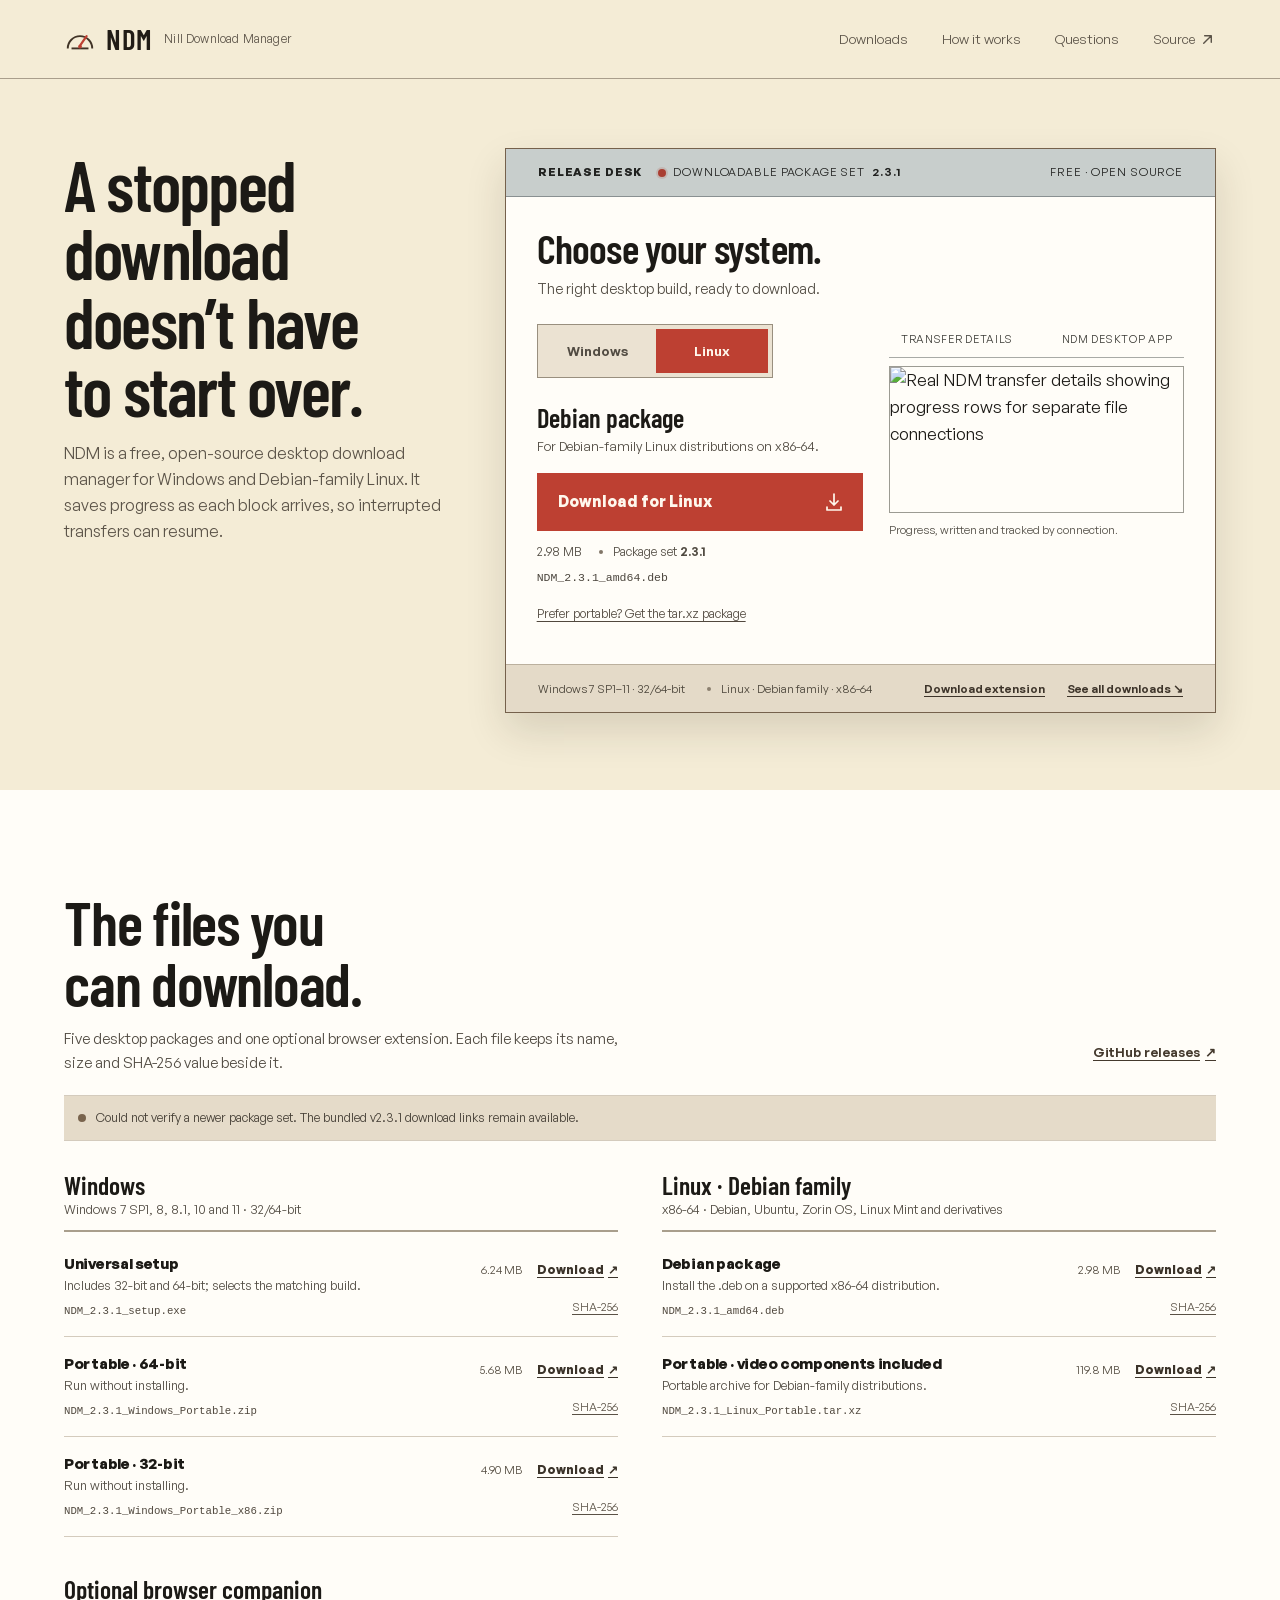
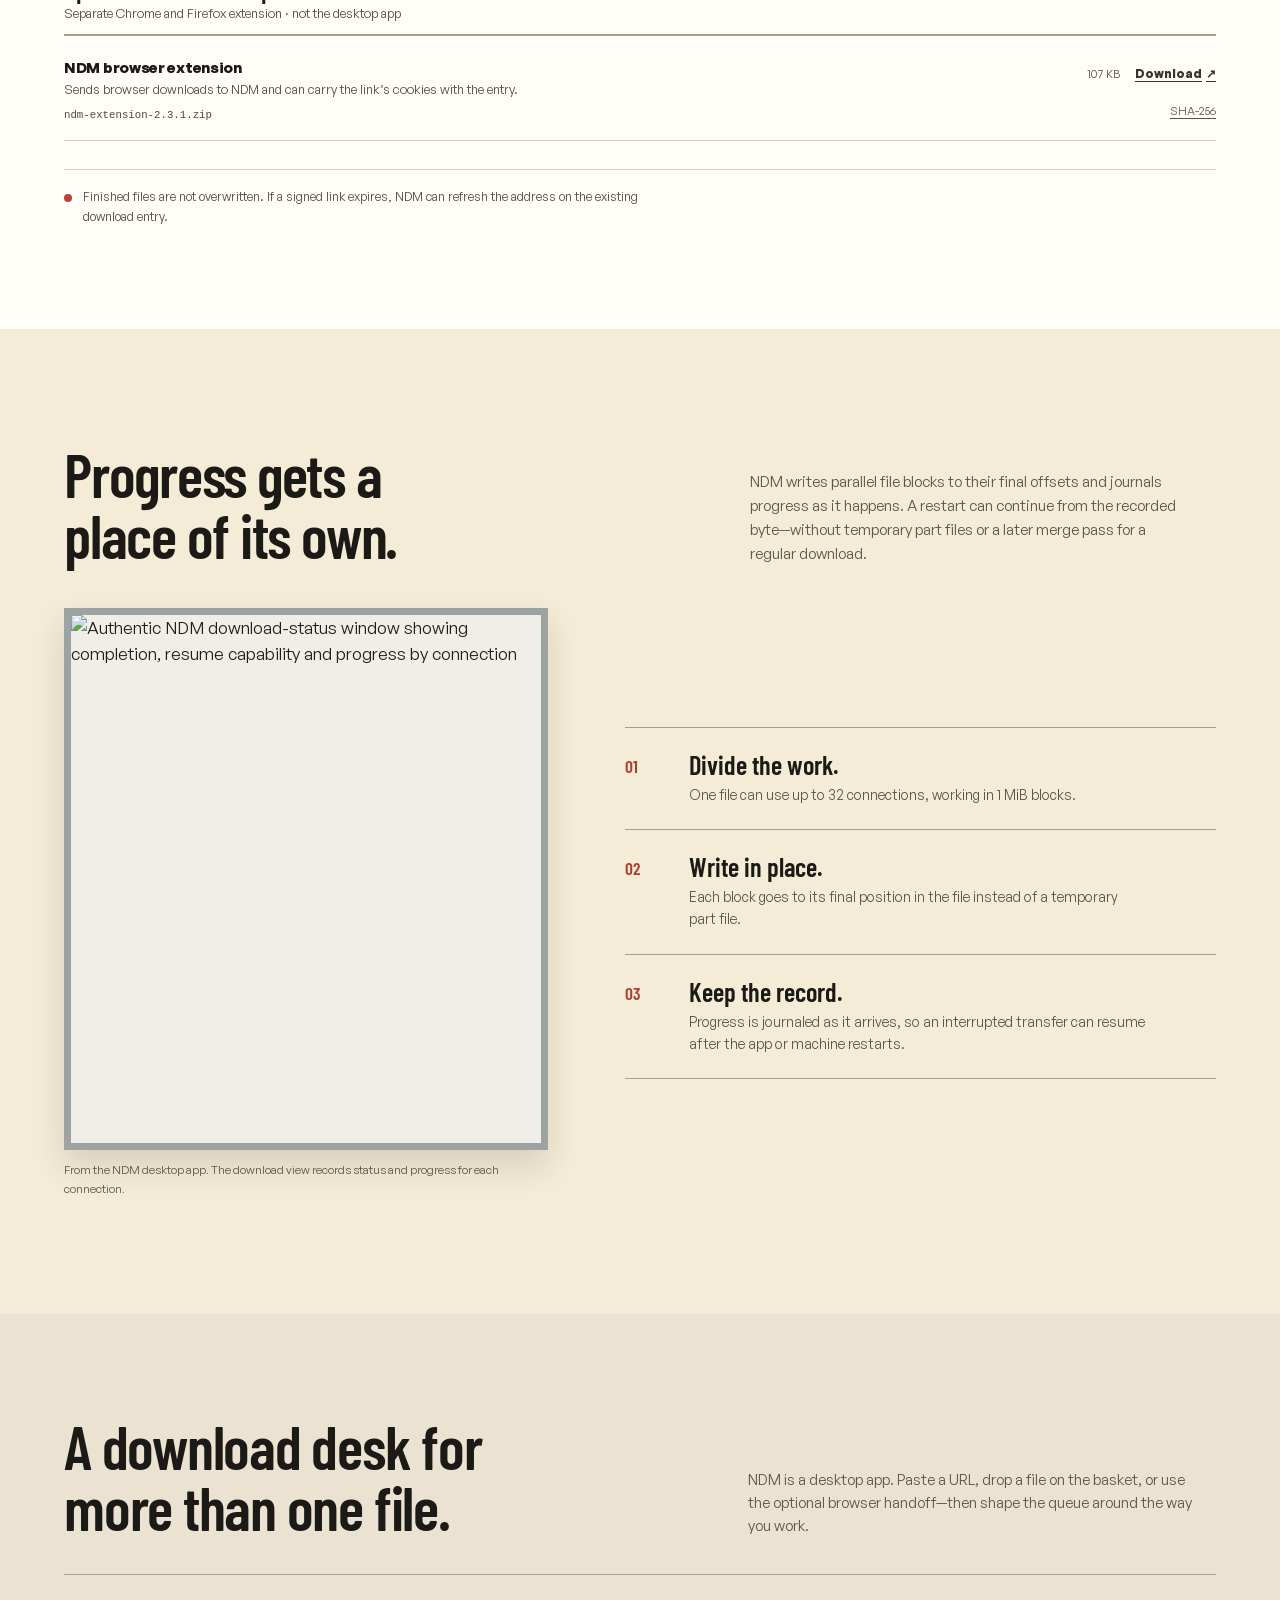
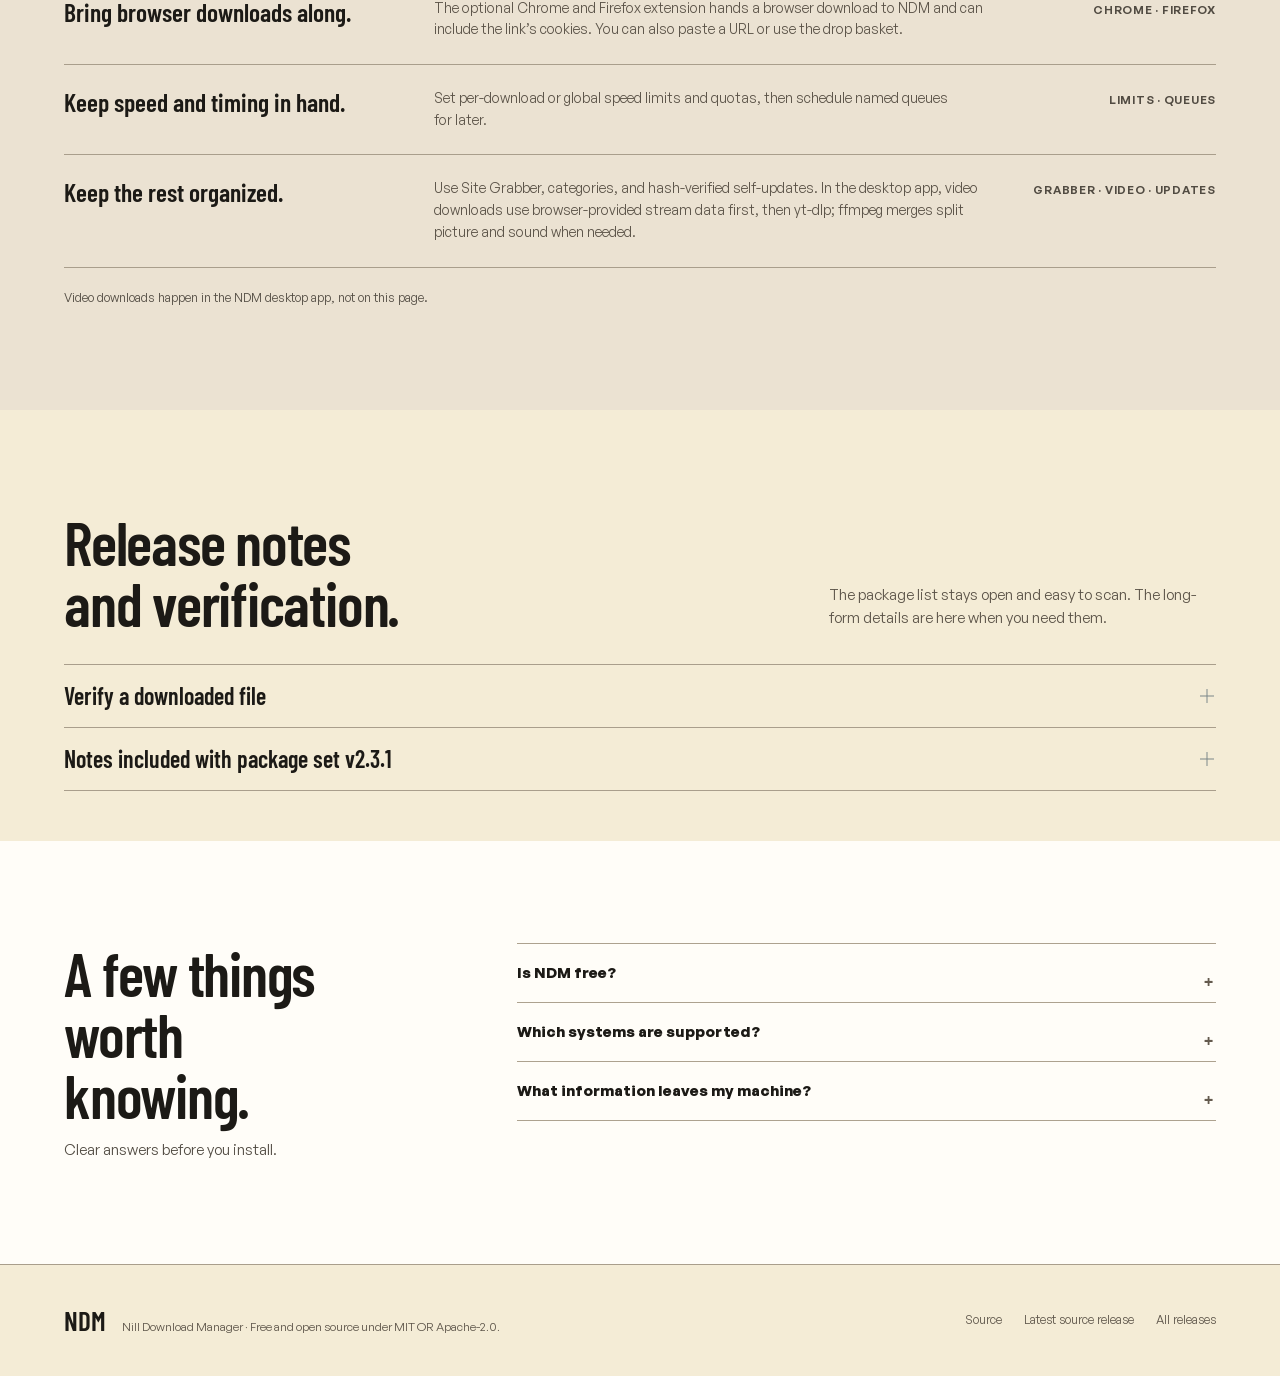
==== commit 3afec9af: "Publish light-theme landing page redesign" ====
--- a/index.template.html
+++ b/index.template.html
@@ -3,10 +3,11 @@
 <head>
   <meta charset="utf-8">
   <meta name="viewport" content="width=device-width, initial-scale=1">
-  <meta name="theme-color" content="#e9edf0">
-  <title>NDM — Downloads that know where to continue</title>
-  <meta name="description" content="A free, open-source download manager for Windows and Linux. NDM records transfer progress as it happens, so interrupted downloads can resume from where they stopped.">
+  <meta name="theme-color" content="#211914">
+  <title>NDM — A download manager that remembers progress</title>
+  <meta name="description" content="NDM is a free, open-source download manager for Windows and Linux. It records transfer progress as it arrives, so interrupted downloads can resume from where they stopped.">
   <link rel="icon" href="assets/favicon.svg" type="image/svg+xml">
+  <link rel="preload" href="assets/fonts/barlow-condensed-600.woff2" as="font" type="font/woff2" crossorigin>
   <link rel="preload" href="assets/fonts/general-sans-400.woff2" as="font" type="font/woff2" crossorigin>
   <link rel="stylesheet" href="styles.css">
 </head>
@@ -16,196 +17,262 @@
   <header class="site-header">
     <div class="header-inner">
       <a class="brand" href="#top" aria-label="NDM home">
-        <span class="brand-mark" aria-hidden="true"><i></i><i></i><i></i><i></i></span>
-        <span class="brand-name">NDM</span>
+        <svg class="brand-mark" viewBox="0 0 34 34" aria-hidden="true">
+          <path d="M4 27a13 13 0 1 1 26 0" fill="none" stroke="currentColor" stroke-width="2"/>
+          <path d="M8 27h18" fill="none" stroke="currentColor" stroke-width="2"/>
+          <path d="m17 24 7-10" fill="none" stroke="#bd4032" stroke-width="2.4" stroke-linecap="round"/>
+          <circle cx="17" cy="25" r="2" fill="#bd4032"/>
+        </svg>
+        <span class="brand-word">NDM</span>
+        <span class="brand-descriptor">Nill Download Manager</span>
       </a>
       <nav class="site-nav" aria-label="Main navigation">
-        <a href="#features">What it does</a>
         <a href="#downloads">Downloads</a>
-        <a href="#questions">FAQ</a>
+        <a href="#mechanism">How it works</a>
+        <a href="#questions">Questions</a>
+        <a class="source-link" href="https://github.com/JAHURULNILL/ndm" target="_blank" rel="noopener noreferrer">
+          Source
+          <svg viewBox="0 0 18 18" aria-hidden="true"><path d="M5 13 13 5M6 5h7v7" fill="none" stroke="currentColor" stroke-width="1.5" stroke-linecap="round" stroke-linejoin="round"/></svg>
+        </a>
       </nav>
-      <a class="repo-link" href="https://github.com/JAHURULNILL/ndm" target="_blank" rel="noopener noreferrer">
-        <span>Source on GitHub</span>
-        <svg viewBox="0 0 20 20" width="18" height="18" aria-hidden="true"><path d="M5 15 15 5M6 5h9v9" fill="none" stroke="currentColor" stroke-width="1.7" stroke-linecap="round" stroke-linejoin="round"/></svg>
-      </a>
     </div>
   </header>
 
   <main id="main">
-    <section class="hero page-width" id="top" aria-labelledby="hero-title">
-      <div class="hero-copy">
-        <h1 id="hero-title">Downloads that know where to continue.</h1>
-        <p class="hero-description">NDM records each part as it arrives. If a transfer stops, pick it up from the bytes already saved—not from the beginning.</p>
-        <div class="hero-actions">
-          <a class="download-button" id="hero-download" href="#downloads">
-            <span class="download-button-copy"><strong>Choose a desktop build</strong><small id="hero-download-note">Windows and Debian-family Linux</small></span>
-            <svg viewBox="0 0 24 24" width="24" height="24" aria-hidden="true"><path d="M4 12h15M13 5l7 7-7 7" fill="none" stroke="currentColor" stroke-width="1.8" stroke-linecap="round" stroke-linejoin="round"/></svg>
-          </a>
-          <a class="all-files-link" href="#downloads">See all six release files <span aria-hidden="true">↓</span></a>
-        </div>
-        <p class="hero-meta"><span>Free and open source</span><span>Release <b data-ver>2.3.1</b></span><span>Windows and Linux</span></p>
-      </div>
-
-      <figure class="hero-visual">
-        <div class="color-block color-block-cyan" aria-hidden="true"></div>
-        <div class="color-block color-block-magenta" aria-hidden="true"></div>
-        <div class="color-block color-block-yellow" aria-hidden="true"></div>
-        <div class="image-index" aria-hidden="true">TRANSFER<br>RECORDED</div>
-        <div class="hero-image-frame">
-          <img src="%%IMG:hero%%" alt="A real NDM download-status window showing a completed file, the transfer blocks, and resume capability" width="620" height="698" fetchpriority="high">
-        </div>
-        <figcaption class="hero-caption"><span class="caption-dot" aria-hidden="true"></span> The NDM transfer window, as it runs</figcaption>
-      </figure>
-    </section>
-
-    <section class="mechanism-band" aria-label="How NDM records download progress">
-      <div class="mechanism-inner page-width">
-        <p><strong>Up to 32 connections.</strong> NDM writes 1 MiB blocks to their final positions and journals progress as it happens. No temporary part files, no merge pass for a regular download.</p>
-        <span class="band-mark" aria-hidden="true"><i></i><i></i><i></i><i></i><i></i><i></i><i></i><i></i></span>
-      </div>
-    </section>
-
-    <section class="features page-width" id="features" aria-labelledby="features-title">
-      <div class="section-lead">
-        <h2 id="features-title">Tools for the parts around a transfer.</h2>
-        <p>Browser handoff, speed controls, queues, and video are there when you need them—not spread across a wall of features.</p>
-      </div>
-
-      <div class="feature-lines">
-        <article class="feature-line">
-          <span class="feature-marker marker-cyan" aria-hidden="true">A</span>
-          <div class="feature-heading"><h3>Refresh links, not files</h3></div>
-          <p>If a signed download URL expires, attach a fresh address to its existing entry. Finished files are never overwritten.</p>
-        </article>
-        <article class="feature-line">
-          <span class="feature-marker marker-yellow" aria-hidden="true">B</span>
-          <div class="feature-heading"><h3>Bring the browser along</h3></div>
-          <p>The optional Chrome and Firefox extension hands browser downloads to NDM, including the link's cookies with that entry. Or paste a URL or drop a file onto the basket.</p>
-        </article>
-        <article class="feature-line">
-          <span class="feature-marker marker-magenta" aria-hidden="true">C</span>
-          <div class="feature-heading"><h3>Keep control of the rest</h3></div>
-          <p>Set per-file or global speed limits, add a quota, schedule named queues, grab linked files from a page, and route downloads into categories. Self-updates verify their SHA-256 before installing.</p>
-        </article>
-      </div>
-
-      <details class="video-capability">
-        <summary><span>Video downloads in the desktop app</span><span class="details-plus" aria-hidden="true"></span></summary>
-        <div class="video-capability-copy">
-          <p>NDM tries stream data already loaded by the browser, then falls back to yt-dlp for pasted links and pages that expose no usable stream. It prefers H.264 and MP4; ffmpeg merges split picture and sound where needed. The Windows installer downloads video components when first used, while the Linux portable bundle includes them.</p>
-          <p class="honest-note">Video links are handled by the NDM app, not by this website. The sample picker formerly shown here used scripted example data; it was not a live downloader.</p>
-        </div>
-      </details>
-    </section>
-
-    <section class="downloads-section" id="downloads" aria-labelledby="downloads-title">
-      <div class="downloads-inner page-width">
-        <div class="downloads-heading">
+    <section class="opening shell" id="top" aria-labelledby="opening-title">
+      <div class="opening-copy">
+        <h1 id="opening-title">A stopped download doesn’t have to start over.</h1>
+        <p class="opening-lede">NDM is a free, open-source desktop download manager for Windows and Debian-family Linux. It saves progress as each block arrives, so interrupted transfers can resume.</p>
+      </div>
+
+      <section class="release-console" id="release" aria-labelledby="release-title">
+        <div class="console-topline">
+          <span class="console-name">Release desk</span>
+          <span class="console-state"><i aria-hidden="true"></i> Downloadable package set <b data-ver>2.3.1</b></span>
+          <span class="console-license">Free · Open source</span>
+        </div>
+        <div class="console-body">
+          <div class="platform-bay">
+            <h2 id="release-title">Choose your system.</h2>
+            <p class="platform-intro">The right desktop build, ready to download.</p>
+            <div class="platform-switch" role="group" aria-label="Choose your operating system">
+              <button type="button" class="platform-choice" data-platform-choice="windows" aria-pressed="true">Windows</button>
+              <button type="button" class="platform-choice" data-platform-choice="linux" aria-pressed="false">Linux</button>
+            </div>
+            <div class="selected-build" aria-live="polite" aria-atomic="true">
+              <p class="build-kind" id="selected-build-kind">Universal installer</p>
+              <p class="build-note" id="selected-build-note">Includes 32-bit and 64-bit; installs the matching build.</p>
+              <a class="download-button" id="hero-download" data-get="win_setup" href="https://github.com/JAHURULNILL/ndm/releases/download/v2.3.1/NDM_2.3.1_setup.exe">
+                <span id="hero-download-label">Download for Windows</span>
+                <svg viewBox="0 0 22 22" aria-hidden="true"><path d="M11 3v11m0 0 4-4m-4 4-4-4M4 16v3h14v-3" fill="none" stroke="currentColor" stroke-width="1.7" stroke-linecap="round" stroke-linejoin="round"/></svg>
+              </a>
+              <div class="build-meta"><span id="selected-file-size">6.24 MB</span><span>Package set <b data-ver>2.3.1</b></span></div>
+              <code class="selected-filename" id="selected-file-name">NDM_2.3.1_setup.exe</code>
+              <a class="alternate-package" id="alternate-package" data-get="win" href="https://github.com/JAHURULNILL/ndm/releases/download/v2.3.1/NDM_2.3.1_Windows_Portable.zip">Prefer portable? Get the 64-bit ZIP</a>
+              <p class="platform-status sr-only" id="platform-status" aria-live="polite"></p>
+            </div>
+          </div>
+
+          <figure class="console-proof">
+            <div class="proof-ruler"><span>Transfer details</span><span>NDM desktop app</span></div>
+            <div class="proof-image-frame">
+              <img src="%%IMG:how3%%" alt="Real NDM transfer details showing progress rows for separate file connections" width="618" height="304" fetchpriority="high">
+            </div>
+            <figcaption>Progress, written and tracked by connection.</figcaption>
+          </figure>
+        </div>
+        <div class="console-foot">
+          <span>Windows 7 SP1–11 · 32/64-bit</span>
+          <span>Linux · Debian family · x86-64</span>
+          <a class="extension-download-link" data-get="ext" aria-label="Download the optional Chrome and Firefox browser extension" href="https://github.com/JAHURULNILL/ndm/releases/download/v2.3.1/ndm-extension-2.3.1.zip">Download extension</a>
+          <a class="all-downloads-link" href="#downloads">See all downloads <span aria-hidden="true">↘</span></a>
+        </div>
+      </section>
+    </section>
+
+    <section class="catalog-section" id="downloads" aria-labelledby="catalog-title">
+      <div class="shell catalog-shell">
+        <div class="catalog-heading">
           <div>
-            <h2 id="downloads-title">Choose your NDM.</h2>
-            <p>Release <b data-ver>2.3.1</b> · six files · every package published with a SHA-256 hash.</p>
-          </div>
-          <a class="release-feed-link" href="https://github.com/JAHURULNILL/ndm/releases/latest/download/release.json" target="_blank" rel="noopener noreferrer">Latest release feed <span aria-hidden="true">↗</span></a>
-        </div>
-
-        <div class="package-group">
-          <h3 class="package-group-title"><span class="group-swatch swatch-cyan" aria-hidden="true"></span>Windows</h3>
-          <article class="package-row">
-            <div class="package-identity"><h4>Universal setup</h4><p>32-bit and 64-bit · installs the build your system needs</p><code class="package-filename" data-filename="win_setup">NDM_2.3.1_setup.exe</code></div>
-            <span class="package-size" data-size="win_setup">6.24 MB</span>
-            <details class="hash-details"><summary>SHA-256</summary><div class="hash-content"><code data-hash="win_setup">b5d28be8e4b9cd795fac2064f7b1001ec1063cb98b0540ed871253929bbe6155</code><button type="button" class="copy-hash" data-copy-hash="win_setup">Copy hash</button><span class="copy-status" data-copy-status="win_setup" aria-live="polite"></span></div></details>
-            <a class="package-download" data-get="win_setup" href="https://github.com/JAHURULNILL/ndm/releases/download/v2.3.1/NDM_2.3.1_setup.exe">Download <span class="sr-only">universal Windows installer</span><span aria-hidden="true">↗</span></a>
+            <h2 id="catalog-title">The files you can download.</h2>
+            <p>Five desktop packages and one optional browser extension. Each file keeps its name, size and SHA-256 value beside it.</p>
+          </div>
+          <a class="feed-link" id="latest-release-link" href="https://github.com/JAHURULNILL/ndm/releases/latest" target="_blank" rel="noopener noreferrer">GitHub releases <span aria-hidden="true">↗</span></a>
+        </div>
+        <div class="availability-note" id="release-status" data-status="static" role="status" aria-live="polite">
+          <span class="availability-mark" aria-hidden="true"></span>
+          <p id="release-status-copy">Bundled downloadable files: v2.3.1. A newer package set is used only when all six files and their SHA-256 values are available.</p>
+        </div>
+
+        <div class="package-groups">
+          <section class="package-group" aria-labelledby="windows-group-title">
+            <div class="group-heading">
+              <h3 id="windows-group-title">Windows</h3>
+              <p>Windows 7 SP1, 8, 8.1, 10 and 11 · 32/64-bit</p>
+            </div>
+            <article class="package-row">
+              <div class="package-identity"><h4>Universal setup</h4><p>Includes 32-bit and 64-bit; selects the matching build.</p><code class="package-filename" data-filename="win_setup">NDM_2.3.1_setup.exe</code></div>
+              <span class="package-size" data-size="win_setup">6.24 MB</span>
+              <a class="package-download" data-get="win_setup" href="https://github.com/JAHURULNILL/ndm/releases/download/v2.3.1/NDM_2.3.1_setup.exe">Download <span class="sr-only">Windows universal setup</span><span aria-hidden="true">↗</span></a>
+              <details class="hash-details"><summary>SHA-256</summary><div class="hash-copy-line"><code data-hash="win_setup">b5d28be8e4b9cd795fac2064f7b1001ec1063cb98b0540ed871253929bbe6155</code><button type="button" class="copy-hash" data-copy-hash="win_setup" aria-label="Copy SHA-256 for Windows universal setup">Copy</button><span class="copy-status" data-copy-status="win_setup" aria-live="polite"></span></div></details>
+            </article>
+            <article class="package-row">
+              <div class="package-identity"><h4>Portable · 64-bit</h4><p>Run without installing.</p><code class="package-filename" data-filename="win">NDM_2.3.1_Windows_Portable.zip</code></div>
+              <span class="package-size" data-size="win">5.68 MB</span>
+              <a class="package-download" data-get="win" href="https://github.com/JAHURULNILL/ndm/releases/download/v2.3.1/NDM_2.3.1_Windows_Portable.zip">Download <span class="sr-only">64-bit Windows portable</span><span aria-hidden="true">↗</span></a>
+              <details class="hash-details"><summary>SHA-256</summary><div class="hash-copy-line"><code data-hash="win">405af6814bebd2598c569820878987d3f3fde9da782255e0c9b5143b53799da5</code><button type="button" class="copy-hash" data-copy-hash="win" aria-label="Copy SHA-256 for Windows 64-bit portable package">Copy</button><span class="copy-status" data-copy-status="win" aria-live="polite"></span></div></details>
+            </article>
+            <article class="package-row">
+              <div class="package-identity"><h4>Portable · 32-bit</h4><p>Run without installing.</p><code class="package-filename" data-filename="win_x86">NDM_2.3.1_Windows_Portable_x86.zip</code></div>
+              <span class="package-size" data-size="win_x86">4.90 MB</span>
+              <a class="package-download" data-get="win_x86" href="https://github.com/JAHURULNILL/ndm/releases/download/v2.3.1/NDM_2.3.1_Windows_Portable_x86.zip">Download <span class="sr-only">32-bit Windows portable</span><span aria-hidden="true">↗</span></a>
+              <details class="hash-details"><summary>SHA-256</summary><div class="hash-copy-line"><code data-hash="win_x86">7f8e94d4b07537763443b0314b056785c2a94f9c6eae0c9f4ce40c31ef98994d</code><button type="button" class="copy-hash" data-copy-hash="win_x86" aria-label="Copy SHA-256 for Windows 32-bit portable package">Copy</button><span class="copy-status" data-copy-status="win_x86" aria-live="polite"></span></div></details>
+            </article>
+          </section>
+
+          <section class="package-group" aria-labelledby="linux-group-title">
+            <div class="group-heading">
+              <h3 id="linux-group-title">Linux · Debian family</h3>
+              <p>x86-64 · Debian, Ubuntu, Zorin OS, Linux Mint and derivatives</p>
+            </div>
+            <article class="package-row">
+              <div class="package-identity"><h4>Debian package</h4><p>Install the .deb on a supported x86-64 distribution.</p><code class="package-filename" data-filename="deb">NDM_2.3.1_amd64.deb</code></div>
+              <span class="package-size" data-size="deb">2.98 MB</span>
+              <a class="package-download" data-get="deb" href="https://github.com/JAHURULNILL/ndm/releases/download/v2.3.1/NDM_2.3.1_amd64.deb">Download <span class="sr-only">Linux Debian package</span><span aria-hidden="true">↗</span></a>
+              <details class="hash-details"><summary>SHA-256</summary><div class="hash-copy-line"><code data-hash="deb">571a77589bd0b2f2989f74572a6649a00de3546ad259f9022ea723224ebb628f</code><button type="button" class="copy-hash" data-copy-hash="deb" aria-label="Copy SHA-256 for Linux Debian package">Copy</button><span class="copy-status" data-copy-status="deb" aria-live="polite"></span></div></details>
+            </article>
+            <article class="package-row">
+              <div class="package-identity"><h4>Portable · video components included</h4><p>Portable archive for Debian-family distributions.</p><code class="package-filename" data-filename="linux_portable">NDM_2.3.1_Linux_Portable.tar.xz</code></div>
+              <span class="package-size" data-size="linux_portable">119.8 MB</span>
+              <a class="package-download" data-get="linux_portable" href="https://github.com/JAHURULNILL/ndm/releases/download/v2.3.1/NDM_2.3.1_Linux_Portable.tar.xz">Download <span class="sr-only">Linux portable tarball</span><span aria-hidden="true">↗</span></a>
+              <details class="hash-details"><summary>SHA-256</summary><div class="hash-copy-line"><code data-hash="linux_portable">3307ceb0870d84ac41ff909a0cc052989d5da0168e681110548e4c20003dd2a0</code><button type="button" class="copy-hash" data-copy-hash="linux_portable" aria-label="Copy SHA-256 for Linux portable package">Copy</button><span class="copy-status" data-copy-status="linux_portable" aria-live="polite"></span></div></details>
+            </article>
+          </section>
+
+          <section class="package-group extension-group" aria-labelledby="extension-group-title">
+            <div class="group-heading">
+              <h3 id="extension-group-title">Optional browser companion</h3>
+              <p>Separate Chrome and Firefox extension · not the desktop app</p>
+            </div>
+            <article class="package-row">
+              <div class="package-identity"><h4>NDM browser extension</h4><p>Sends browser downloads to NDM and can carry the link’s cookies with the entry.</p><code class="package-filename" data-filename="ext">ndm-extension-2.3.1.zip</code></div>
+              <span class="package-size" data-size="ext">107 KB</span>
+              <a class="package-download" data-get="ext" href="https://github.com/JAHURULNILL/ndm/releases/download/v2.3.1/ndm-extension-2.3.1.zip">Download <span class="sr-only">Chrome and Firefox extension</span><span aria-hidden="true">↗</span></a>
+              <details class="hash-details"><summary>SHA-256</summary><div class="hash-copy-line"><code data-hash="ext">44aeb8ce63252a041eee4a3056ce1a4552094fa14941c387922720d6de67694f</code><button type="button" class="copy-hash" data-copy-hash="ext" aria-label="Copy SHA-256 for the browser extension">Copy</button><span class="copy-status" data-copy-status="ext" aria-live="polite"></span></div></details>
+            </article>
+          </section>
+        </div>
+
+        <div class="catalog-footnote"><span class="calibration-dot" aria-hidden="true"></span><p>Finished files are not overwritten. If a signed link expires, NDM can refresh the address on the existing download entry.</p></div>
+      </div>
+    </section>
+
+    <section class="mechanism-section shell" id="mechanism" aria-labelledby="mechanism-title">
+      <div class="mechanism-heading">
+        <h2 id="mechanism-title">Progress gets a place of its own.</h2>
+        <p>NDM writes parallel file blocks to their final offsets and journals progress as it happens. A restart can continue from the recorded byte—without temporary part files or a later merge pass for a regular download.</p>
+      </div>
+      <div class="mechanism-layout">
+        <figure class="mechanism-proof">
+          <div class="mechanism-frame">
+            <img src="%%IMG:hero%%" alt="Authentic NDM download-status window showing completion, resume capability and progress by connection" width="620" height="698" loading="lazy">
+          </div>
+          <figcaption>From the NDM desktop app. The download view records status and progress for each connection.</figcaption>
+        </figure>
+        <ol class="mechanism-steps">
+          <li><span class="step-index">01</span><div><h3>Divide the work.</h3><p>One file can use up to 32 connections, working in 1 MiB blocks.</p></div></li>
+          <li><span class="step-index">02</span><div><h3>Write in place.</h3><p>Each block goes to its final position in the file instead of a temporary part file.</p></div></li>
+          <li><span class="step-index">03</span><div><h3>Keep the record.</h3><p>Progress is journaled as it arrives, so an interrupted transfer can resume after the app or machine restarts.</p></div></li>
+        </ol>
+      </div>
+    </section>
+
+    <section class="capabilities-section" id="features" aria-labelledby="capabilities-title">
+      <div class="shell capabilities-shell">
+        <div class="capabilities-heading">
+          <h2 id="capabilities-title">A download desk for more than one file.</h2>
+          <p>NDM is a desktop app. Paste a URL, drop a file on the basket, or use the optional browser handoff—then shape the queue around the way you work.</p>
+        </div>
+        <div class="capability-ledger">
+          <article class="capability-row">
+            <h3>Bring browser downloads along.</h3>
+            <p>The optional Chrome and Firefox extension hands a browser download to NDM and can include the link’s cookies. You can also paste a URL or use the drop basket.</p>
+            <span class="capability-mark">Chrome · Firefox</span>
           </article>
-          <article class="package-row">
-            <div class="package-identity"><h4>Portable · 64-bit</h4><p>Run without installing</p><code class="package-filename" data-filename="win">NDM_2.3.1_Windows_Portable.zip</code></div>
-            <span class="package-size" data-size="win">5.68 MB</span>
-            <details class="hash-details"><summary>SHA-256</summary><div class="hash-content"><code data-hash="win">405af6814bebd2598c569820878987d3f3fde9da782255e0c9b5143b53799da5</code><button type="button" class="copy-hash" data-copy-hash="win">Copy hash</button><span class="copy-status" data-copy-status="win" aria-live="polite"></span></div></details>
-            <a class="package-download" data-get="win" href="https://github.com/JAHURULNILL/ndm/releases/download/v2.3.1/NDM_2.3.1_Windows_Portable.zip">Download <span class="sr-only">64-bit Windows portable</span><span aria-hidden="true">↗</span></a>
+          <article class="capability-row">
+            <h3>Keep speed and timing in hand.</h3>
+            <p>Set per-download or global speed limits and quotas, then schedule named queues for later.</p>
+            <span class="capability-mark">Limits · queues</span>
           </article>
-          <article class="package-row">
-            <div class="package-identity"><h4>Portable · 32-bit</h4><p>Run without installing</p><code class="package-filename" data-filename="win_x86">NDM_2.3.1_Windows_Portable_x86.zip</code></div>
-            <span class="package-size" data-size="win_x86">4.90 MB</span>
-            <details class="hash-details"><summary>SHA-256</summary><div class="hash-content"><code data-hash="win_x86">7f8e94d4b07537763443b0314b056785c2a94f9c6eae0c9f4ce40c31ef98994d</code><button type="button" class="copy-hash" data-copy-hash="win_x86">Copy hash</button><span class="copy-status" data-copy-status="win_x86" aria-live="polite"></span></div></details>
-            <a class="package-download" data-get="win_x86" href="https://github.com/JAHURULNILL/ndm/releases/download/v2.3.1/NDM_2.3.1_Windows_Portable_x86.zip">Download <span class="sr-only">32-bit Windows portable</span><span aria-hidden="true">↗</span></a>
+          <article class="capability-row">
+            <h3>Keep the rest organized.</h3>
+            <p>Use Site Grabber, categories, and hash-verified self-updates. In the desktop app, video downloads use browser-provided stream data first, then yt-dlp; ffmpeg merges split picture and sound when needed.</p>
+            <span class="capability-mark">Grabber · video · updates</span>
           </article>
         </div>
-
-        <div class="package-group">
-          <h3 class="package-group-title"><span class="group-swatch swatch-yellow" aria-hidden="true"></span>Linux · Debian family, x86-64</h3>
-          <article class="package-row">
-            <div class="package-identity"><h4>Debian package</h4><p>Debian, Ubuntu, Zorin OS, Linux Mint and derivatives</p><code class="package-filename" data-filename="deb">NDM_2.3.1_amd64.deb</code></div>
-            <span class="package-size" data-size="deb">2.98 MB</span>
-            <details class="hash-details"><summary>SHA-256</summary><div class="hash-content"><code data-hash="deb">571a77589bd0b2f2989f74572a6649a00de3546ad259f9022ea723224ebb628f</code><button type="button" class="copy-hash" data-copy-hash="deb">Copy hash</button><span class="copy-status" data-copy-status="deb" aria-live="polite"></span></div></details>
-            <a class="package-download" data-get="deb" href="https://github.com/JAHURULNILL/ndm/releases/download/v2.3.1/NDM_2.3.1_amd64.deb">Download <span class="sr-only">Linux Debian package</span><span aria-hidden="true">↗</span></a>
-          </article>
-          <article class="package-row">
-            <div class="package-identity"><h4>Portable · video components included</h4><p>Portable tarball for other Debian-family distributions</p><code class="package-filename" data-filename="linux_portable">NDM_2.3.1_Linux_Portable.tar.xz</code></div>
-            <span class="package-size" data-size="linux_portable">119.8 MB</span>
-            <details class="hash-details"><summary>SHA-256</summary><div class="hash-content"><code data-hash="linux_portable">3307ceb0870d84ac41ff909a0cc052989d5da0168e681110548e4c20003dd2a0</code><button type="button" class="copy-hash" data-copy-hash="linux_portable">Copy hash</button><span class="copy-status" data-copy-status="linux_portable" aria-live="polite"></span></div></details>
-            <a class="package-download" data-get="linux_portable" href="https://github.com/JAHURULNILL/ndm/releases/download/v2.3.1/NDM_2.3.1_Linux_Portable.tar.xz">Download <span class="sr-only">Linux portable tarball</span><span aria-hidden="true">↗</span></a>
-          </article>
-        </div>
-
-        <div class="package-group extension-group">
-          <h3 class="package-group-title"><span class="group-swatch swatch-magenta" aria-hidden="true"></span>Browser extension</h3>
-          <article class="package-row">
-            <div class="package-identity"><h4>Chrome and Firefox</h4><p>Optional handoff from browser downloads to the NDM app</p><code class="package-filename" data-filename="ext">ndm-extension-2.3.1.zip</code></div>
-            <span class="package-size" data-size="ext">107 KB</span>
-            <details class="hash-details"><summary>SHA-256</summary><div class="hash-content"><code data-hash="ext">44aeb8ce63252a041eee4a3056ce1a4552094fa14941c387922720d6de67694f</code><button type="button" class="copy-hash" data-copy-hash="ext">Copy hash</button><span class="copy-status" data-copy-status="ext" aria-live="polite"></span></div></details>
-            <a class="package-download" data-get="ext" href="https://github.com/JAHURULNILL/ndm/releases/download/v2.3.1/ndm-extension-2.3.1.zip">Download <span class="sr-only">Chrome and Firefox extension</span><span aria-hidden="true">↗</span></a>
-          </article>
-        </div>
-
-        <div class="release-details">
-          <details class="release-disclosure">
-            <summary><span>Verify a downloaded file</span><span class="details-plus" aria-hidden="true"></span></summary>
-            <div class="release-disclosure-body verify-body">
-              <p>Compare a file's SHA-256 with the value above before running it.</p>
-              <pre><code>Get-FileHash .\NDM_2.3.1_setup.exe -Algorithm SHA256
+        <p class="desktop-note">Video downloads happen in the NDM desktop app, not on this page.</p>
+      </div>
+    </section>
+
+    <section class="details-section shell" aria-labelledby="details-title">
+      <div class="details-heading">
+        <h2 id="details-title">Release notes and verification.</h2>
+        <p>The package list stays open and easy to scan. The long-form details are here when you need them.</p>
+      </div>
+      <div class="detail-accordions">
+        <details class="detail-accordion">
+          <summary><span>Verify a downloaded file</span><span class="accordion-mark" aria-hidden="true"></span></summary>
+          <div class="detail-copy">
+            <p>Compare a file’s SHA-256 with the value shown beside its package before running it.</p>
+            <pre><code>Get-FileHash .\NDM_2.3.1_setup.exe -Algorithm SHA256
 sha256sum NDM_2.3.1_amd64.deb</code></pre>
-              <p>The Windows setup contains both architectures and installs the one your machine needs. The Linux portable archive is larger because it includes the video components; the other files contain the application alone.</p>
-            </div>
-          </details>
-          <details class="release-disclosure changelog">
-            <summary><span>What changed in release 2.3.1</span><span class="details-plus" aria-hidden="true"></span></summary>
-            <div class="release-disclosure-body">
-              <ol>
-                <li>Video downloads started from the browser now try the page's loaded stream data first; yt-dlp remains the fallback for pasted links and pages without usable stream data.</li>
-                <li>The video picker reuses the probe it already performed, avoiding a second probe before a download starts.</li>
-                <li>If a video stream stalls, NDM refreshes its address and resumes from the byte reached instead of starting over.</li>
-                <li>Pause and resume work in every state, including while video is connecting; transfer rate and time remaining stay live while data moves.</li>
-                <li>Facebook picker requests stop after 20 seconds, feed links are normalized, and filenames use the post text; Facebook's instant page-data picker is still being finished.</li>
-                <li>Entries that cannot connect can still be removed from the list. A real deletion failure and a full disk now produce clear messages instead of silent retries.</li>
-                <li>The browser extension's file dialog now uses the same file-name, folder, size, resume-support and action layout as the app's video picker.</li>
-                <li>Drawn icons now cover the toolbar, menus and file rows; focus rings and button states are clearer. Dark Theme and Categories Sidebar switches work and are remembered.</li>
-                <li>Updater downloads keep their real filenames, and the completion dialog fits inside the screen.</li>
-              </ol>
-              <p class="release-proof-note">The release was tested with the shipped Debian package, browser-extension handoff, a Debian ISO checked against its published SHA-256, pause/resume, the live update feed, CI builds, and a silent Windows setup install-and-launch check. The release notes also record that Windows list sorting and its glass download card were still to come, and that the Windows toolbar retained text buttons.</p>
-            </div>
-          </details>
-        </div>
-      </div>
-    </section>
-
-    <section class="faq-section page-width" id="questions" aria-labelledby="questions-title">
-      <div class="faq-heading"><h2 id="questions-title">A few useful answers.</h2><p>Details about the app, not just the download.</p></div>
-      <div class="faq-list">
-        <details class="faq-item"><summary>Is NDM free?</summary><p>Yes. NDM is free and open source under MIT OR Apache-2.0. There is no paid tier, account, or feature locked behind sign-in.</p></details>
-        <details class="faq-item"><summary>Which systems are supported?</summary><p>Windows 7 SP1, 8, 8.1, 10, and 11 in 32-bit and 64-bit. The universal installer selects the matching build. Linux support is for x86-64 Debian-family distributions, through the .deb or portable tarball.</p></details>
-                                <details class="faq-item"><summary>What information leaves my machine?</summary><p>Your downloads go to the servers you choose. NDM checks its release feed and sends one anonymous install-count request with no identifier attached. There is no telemetry and no sign-in.</p></details>
-      </div>
-    </section>
-
+            <p>The Windows setup contains both architectures and installs the one your machine needs. The Linux portable archive is larger because it includes the video components; the other files contain the application alone.</p>
+          </div>
+        </details>
+        <details class="detail-accordion">
+          <summary><span>Notes included with package set v2.3.1</span><span class="accordion-mark" aria-hidden="true"></span></summary>
+          <div class="detail-copy release-notes-copy">
+            <ol>
+              <li>Video downloads started from the browser now try the page’s loaded stream data first; yt-dlp remains the fallback for pasted links and pages without usable stream data.</li>
+              <li>The video picker reuses the probe it already performed, avoiding a second probe before a download starts.</li>
+              <li>If a video stream stalls, NDM refreshes its address and resumes from the byte reached instead of starting over.</li>
+              <li>Pause and resume work in every state, including while video is connecting; transfer rate and time remaining stay live while data moves.</li>
+              <li>Facebook picker requests stop after 20 seconds, feed links are normalized, and filenames use the post text; Facebook’s instant page-data picker is still being finished.</li>
+              <li>Entries that cannot connect can still be removed from the list. A real deletion failure and a full disk now produce clear messages instead of silent retries.</li>
+              <li>The browser extension’s file dialog now uses the same file-name, folder, size, resume-support and action layout as the app’s video picker.</li>
+              <li>Drawn icons now cover the toolbar, menus and file rows; focus rings and button states are clearer. Dark Theme and Categories Sidebar switches work and are remembered.</li>
+              <li>Updater downloads keep their real filenames, and the completion dialog fits inside the screen.</li>
+            </ol>
+            <p class="release-proof-note">The release was tested with the shipped Debian package, browser-extension handoff, a Debian ISO checked against its published SHA-256, pause/resume, the live update feed, CI builds, and a silent Windows setup install-and-launch check. The release notes also record that Windows list sorting and its glass download card were still to come, and that the Windows toolbar retained text buttons.</p>
+          </div>
+        </details>
+      </div>
+    </section>
+
+    <section class="faq-section" id="questions" aria-labelledby="questions-title">
+      <div class="shell faq-shell">
+        <div class="faq-heading">
+          <h2 id="questions-title">A few things worth knowing.</h2>
+          <p>Clear answers before you install.</p>
+        </div>
+        <div class="faq-list">
+          <details class="faq-item"><summary>Is NDM free?</summary><p>Yes. NDM is free and open source under MIT OR Apache-2.0. There is no paid tier, account, or feature locked behind sign-in.</p></details>
+          <details class="faq-item"><summary>Which systems are supported?</summary><p>Windows 7 SP1, 8, 8.1, 10, and 11 in 32-bit and 64-bit. The universal installer selects the matching build. Linux support is for x86-64 Debian-family distributions, through the .deb or portable tarball.</p></details>
+          <details class="faq-item"><summary>What information leaves my machine?</summary><p>Your downloads go to the servers you choose. NDM checks its release feed and sends one anonymous install-count request with no identifier attached. There is no telemetry and no sign-in.</p></details>
+        </div>
+      </div>
+    </section>
   </main>
 
-  <footer class="site-footer page-width">
-    <a class="footer-brand" href="#top">NDM<span> · Nill Download Manager</span></a>
-    <p>Free and open source under MIT OR Apache-2.0.</p>
-    <nav aria-label="Footer links">
-      <a href="https://github.com/JAHURULNILL/ndm" target="_blank" rel="noopener noreferrer">Source</a>
-      <a href="https://github.com/JAHURULNILL/ndm/releases/latest" target="_blank" rel="noopener noreferrer">All releases</a>
-      <a href="https://github.com/JAHURULNILL/ndm/releases/latest/download/release.json" target="_blank" rel="noopener noreferrer">Release feed</a>
-    </nav>
+  <footer class="site-footer">
+    <div class="shell footer-inner">
+      <div class="footer-identity"><a href="#top" class="footer-brand">NDM</a><p>Nill Download Manager · Free and open source under MIT OR Apache-2.0.</p></div>
+      <nav aria-label="Footer links">
+        <a href="https://github.com/JAHURULNILL/ndm" target="_blank" rel="noopener noreferrer">Source</a>
+        <a href="https://github.com/JAHURULNILL/ndm/releases/latest" target="_blank" rel="noopener noreferrer">Latest source release</a>
+        <a href="https://github.com/JAHURULNILL/ndm/releases" target="_blank" rel="noopener noreferrer">All releases</a>
+      </nav>
+    </div>
   </footer>
 
   <script src="app.js" defer></script>
--- a/styles.css
+++ b/styles.css
@@ -1,3 +1,10 @@
+@font-face {
+  font-family: "Barlow Condensed";
+  src: url("assets/fonts/barlow-condensed-600.woff2") format("woff2");
+  font-style: normal;
+  font-weight: 600;
+  font-display: swap;
+}
 @font-face {
   font-family: "General Sans";
   src: url("assets/fonts/general-sans-400.woff2") format("woff2");
@@ -29,52 +36,60 @@
 
 :root {
   color-scheme: light;
-  --canvas: #e9edf0;
-  --paper: #f7f8f8;
-  --ink: #151c24;
-  --muted: #53616c;
-  --line: #c7d0d6;
-  --night: #151d29;
-  --night-line: #465362;
-  --night-muted: #c5d0d9;
-  --cyan: #24d8f1;
-  --magenta: #ee36a2;
-  --yellow: #f5eb3b;
-  --green: #75df61;
+  --wood: #211914;
+  --wood-mid: #403326;
+  --wood-light: #604930;
+  --face: #fffdf8;
+  --face-light: #f8f3e8;
+  --face-dim: #ebe2d2;
+  --ink: #1c1a16;
+  --ink-soft: #514b42;
+  --text: #211c16;
+  --text-dim: #5b5348;
+  --steel: #7c8789;
+  --steel-light: #c8cecc;
+  --line-dark: #a99e8c;
+  --line-light: #d4cbbd;
+  --signal: #bd4032;
+  --signal-deep: #a93e31;
+  --canvas: #f4ecd6;
   --font: "General Sans", "Segoe UI", sans-serif;
+  --display: "Barlow Condensed", "Arial Narrow", sans-serif;
+  --mono: "SFMono-Regular", Consolas, "Liberation Mono", monospace;
   --page-width: 1280px;
-  --gutter: clamp(20px, 5vw, 76px);
-  --body-size: clamp(1rem, 0.96rem + 0.16vw, 1.1rem);
+  --gutter: clamp(20px, 5vw, 72px);
   --section-space: clamp(76px, 9vw, 132px);
+  --body-size: clamp(0.98rem, 0.95rem + 0.14vw, 1.08rem);
 }
 
 * { box-sizing: border-box; }
-html { scroll-behavior: smooth; scroll-padding-top: 26px; }
+html { scroll-behavior: smooth; scroll-padding-top: 30px; }
 body {
   margin: 0;
   background: var(--canvas);
-  color: var(--ink);
+  color: var(--text);
   font-family: var(--font);
   font-size: var(--body-size);
-  line-height: 1.55;
+  line-height: 1.58;
   -webkit-font-smoothing: antialiased;
   text-rendering: optimizeLegibility;
-  scrollbar-color: #75828c var(--canvas);
-}
-::selection { color: var(--ink); background: var(--cyan); }
+  scrollbar-color: var(--steel) var(--canvas);
+}
+::selection { color: var(--face-light); background: var(--signal-deep); }
 ::-webkit-scrollbar { width: 12px; }
 ::-webkit-scrollbar-track { background: var(--canvas); }
-::-webkit-scrollbar-thumb { background: #75828c; border: 3px solid var(--canvas); }
-a { color: inherit; text-underline-offset: 0.2em; }
+::-webkit-scrollbar-thumb { background: var(--steel); border: 3px solid var(--canvas); }
+a { color: inherit; text-underline-offset: 0.22em; }
 button, a, summary { touch-action: manipulation; }
 button, input { font: inherit; }
 button { color: inherit; }
-:focus-visible { outline: 3px solid var(--magenta); outline-offset: 4px; }
+:focus-visible { outline: 3px solid var(--signal-deep); outline-offset: 4px; }
 img { display: block; max-width: 100%; }
 figure { margin: 0; }
 p { margin: 0; text-wrap: pretty; }
 strong, b { font-weight: 600; }
-.page-width { width: min(100%, var(--page-width)); margin-inline: auto; padding-inline: var(--gutter); }
+h1, h2, h3, h4 { margin: 0; text-wrap: balance; }
+.shell { width: min(100%, var(--page-width)); margin-inline: auto; padding-inline: var(--gutter); }
 .sr-only {
   position: absolute;
   width: 1px;
@@ -88,430 +103,418 @@
 }
 .skip-link {
   position: absolute;
-  z-index: 10;
+  z-index: 20;
   top: 10px;
   left: var(--gutter);
   transform: translateY(-160%);
-  background: var(--yellow);
+  padding: 10px 16px;
+  background: var(--face-light);
   color: var(--ink);
-  padding: 10px 16px;
   font-weight: 600;
 }
 .skip-link:focus { transform: translateY(0); }
 
-/* The modular mark is the one repeated brand signature; color marks carry meaning. */
-.site-header { border-bottom: 1px solid var(--line); }
+.site-header { border-bottom: 1px solid var(--line-dark); background: var(--canvas); }
 .header-inner {
   display: flex;
-  align-items: center;
-  gap: clamp(22px, 4vw, 64px);
   width: min(100%, var(--page-width));
   min-height: 78px;
+  align-items: center;
+  gap: 32px;
   margin-inline: auto;
-  padding: 14px var(--gutter);
-}
-.brand {
-  display: inline-flex;
-  align-items: center;
-  gap: 11px;
-  flex: 0 0 auto;
-  text-decoration: none;
-}
-.brand-mark {
-  display: grid;
-  width: 28px;
-  height: 28px;
-  grid-template-columns: 1fr 1fr;
-  grid-template-rows: 1fr 1fr;
-  gap: 3px;
-}
-.brand-mark i:nth-child(1) { background: var(--cyan); }
-.brand-mark i:nth-child(2) { background: var(--magenta); }
-.brand-mark i:nth-child(3) { background: var(--yellow); }
-.brand-mark i:nth-child(4) { background: var(--ink); }
-.brand-name { font-size: 1.25rem; font-weight: 700; letter-spacing: -0.045em; }
-.site-nav { display: flex; align-items: center; gap: clamp(18px, 3vw, 38px); margin-left: auto; }
-.site-nav a, .repo-link {
+  padding: 12px var(--gutter);
+}
+.brand { display: inline-flex; align-items: center; gap: 10px; flex: 0 0 auto; text-decoration: none; }
+.brand-mark { width: 32px; height: 32px; color: var(--wood-mid); }
+.brand-word { font-family: var(--display); font-size: 1.8rem; line-height: 1; letter-spacing: 0.025em; }
+.brand-descriptor { margin-left: 1px; color: var(--text-dim); font-size: 0.76rem; letter-spacing: 0.015em; }
+.site-nav { display: flex; align-items: center; gap: clamp(14px, 2.8vw, 34px); margin-left: auto; }
+.site-nav a {
   display: inline-flex;
   min-height: 44px;
   align-items: center;
-  color: var(--muted);
-  font-size: 0.9rem;
-  font-weight: 500;
+  gap: 4px;
+  color: var(--text-dim);
+  font-size: 0.84rem;
   text-decoration: none;
-  transition: color 160ms ease;
-}
-.site-nav a:hover, .repo-link:hover { color: var(--ink); }
-.repo-link { display: inline-flex; align-items: center; gap: 6px; color: var(--ink); }
-
-/* A single, product-led opening. The real app image is framed by the modular mark. */
-.hero { padding-top: clamp(58px, 8vw, 108px); padding-bottom: clamp(58px, 8vw, 100px); }
-.hero-copy { max-width: 1020px; }
-.hero h1 {
-  max-width: 24ch;
-  font-size: clamp(3.2rem, 6.9vw, 6rem);
-  font-weight: 600;
-  letter-spacing: -0.045em;
-  line-height: 0.99;
-  text-wrap: balance;
-}
-.hero-description {
-  max-width: 61ch;
-  margin-top: clamp(20px, 2.4vw, 30px);
-  color: var(--muted);
-  font-size: clamp(1.08rem, 1rem + 0.45vw, 1.35rem);
-  line-height: 1.55;
-}
-.hero-actions { display: flex; align-items: center; gap: 22px; flex-wrap: wrap; margin-top: 30px; }
+  transition: color 150ms ease;
+}
+.site-nav a:hover { color: var(--signal-deep); }
+.source-link svg { width: 17px; height: 17px; }
+
+.opening { padding-top: clamp(42px, 5.4vw, 76px); padding-bottom: clamp(58px, 6.5vw, 88px); }
+.opening-copy { max-width: 900px; }
+.opening h1 {
+  max-width: 19ch;
+  color: var(--ink);
+  font-family: var(--display);
+  font-size: clamp(3.55rem, 7vw, 6.2rem);
+  font-weight: 600;
+  letter-spacing: -0.025em;
+  line-height: 0.97;
+}
+.opening-lede {
+  max-width: 65ch;
+  margin-top: 22px;
+  color: var(--text-dim);
+  font-size: clamp(1rem, 0.96rem + 0.3vw, 1.22rem);
+  line-height: 1.62;
+}
+
+.release-console {
+  margin-top: clamp(38px, 5vw, 62px);
+  overflow: hidden;
+  border: 1px solid #75614c;
+  background: var(--face);
+  color: var(--ink);
+  box-shadow: 0 18px 38px rgba(46, 34, 19, 0.14);
+}
+.console-topline {
+  display: flex;
+  min-height: 48px;
+  align-items: center;
+  gap: 16px;
+  padding: 10px clamp(18px, 2.5vw, 32px);
+  border-bottom: 1px solid #899091;
+  background: var(--steel-light);
+  color: #20211f;
+  font-size: 0.72rem;
+  line-height: 1.25;
+  text-transform: uppercase;
+  letter-spacing: 0.075em;
+}
+.console-name { font-weight: 700; }
+.console-state { display: inline-flex; align-items: center; gap: 7px; }
+.console-state i { width: 8px; height: 8px; border-radius: 50%; background: var(--signal-deep); box-shadow: 0 0 0 2px rgba(169, 62, 49, 0.16); }
+.console-state b { font-variant-numeric: tabular-nums; }
+.console-license { margin-left: auto; }
+.console-body {
+  display: grid;
+  grid-template-columns: minmax(300px, 0.92fr) minmax(320px, 1.08fr);
+  gap: clamp(24px, 4vw, 52px);
+  padding: clamp(24px, 4vw, 48px);
+}
+.platform-bay h2 { font-family: var(--display); font-size: clamp(2.1rem, 3.2vw, 3rem); font-weight: 600; letter-spacing: -0.02em; line-height: 1; }
+.platform-intro { margin-top: 8px; color: var(--ink-soft); font-size: 0.9rem; }
+.platform-switch { display: inline-flex; gap: 2px; margin-top: 24px; padding: 4px; border: 1px solid #998f7f; background: var(--face-dim); }
+.platform-choice {
+  min-width: 112px;
+  min-height: 44px;
+  border: 1px solid transparent;
+  background: transparent;
+  color: var(--ink-soft);
+  padding: 8px 17px;
+  font-size: 0.84rem;
+  font-weight: 600;
+  cursor: pointer;
+  transition: color 150ms ease, background-color 150ms ease, border-color 150ms ease;
+}
+.platform-choice:hover { color: var(--ink); }
+.platform-choice[aria-pressed="true"] { border-color: var(--signal); background: var(--signal); color: #fff8ed; }
+.selected-build { margin-top: 25px; }
+.build-kind { font-family: var(--display); font-size: 1.65rem; font-weight: 600; line-height: 1.1; }
+.build-note { max-width: 39ch; margin-top: 5px; color: var(--ink-soft); font-size: 0.82rem; line-height: 1.45; }
 .download-button {
-  display: inline-flex;
-  min-height: 64px;
+  display: flex;
+  min-height: 58px;
+  max-width: 410px;
   align-items: center;
   justify-content: space-between;
-  gap: 32px;
-  background: var(--yellow);
-  color: var(--ink);
-  padding: 12px 18px 12px 22px;
+  gap: 22px;
+  margin-top: 17px;
+  padding: 12px 18px 12px 21px;
+  background: var(--signal);
+  color: #fff8ed;
+  font-size: 0.96rem;
+  font-weight: 700;
   text-decoration: none;
   transition: background-color 150ms ease, transform 150ms ease;
 }
-.download-button:hover { background: #fff65a; transform: translateY(-1px); }
+.download-button:hover { background: var(--signal-deep); transform: translateY(-1px); }
 .download-button:active { transform: translateY(1px); }
-.download-button-copy { display: grid; gap: 1px; }
-.download-button-copy strong { font-size: 1rem; font-weight: 600; }
-.download-button-copy small { color: #38414a; font-size: 0.79rem; line-height: 1.4; }
-.download-button svg { flex: 0 0 auto; }
-.all-files-link { display: inline-flex; min-height: 44px; align-items: center; font-size: 0.92rem; font-weight: 500; text-decoration-thickness: 1px; }
-.all-files-link span { margin-left: 6px; font-size: 1.1em; text-decoration: none; }
-.hero-meta {
+.download-button svg { width: 22px; height: 22px; flex: 0 0 auto; }
+.build-meta { display: flex; flex-wrap: wrap; gap: 6px 17px; margin-top: 11px; color: var(--ink-soft); font-size: 0.78rem; font-variant-numeric: tabular-nums; }
+.build-meta span + span::before { content: ""; display: inline-block; width: 4px; height: 4px; margin: 0 10px 2px 0; border-radius: 50%; background: #817567; }
+.selected-filename { display: block; margin-top: 8px; color: #4b453d; font-family: var(--mono); font-size: 0.72rem; overflow-wrap: anywhere; }
+.alternate-package { display: inline-flex; min-height: 40px; align-items: center; margin-top: 6px; color: #51483e; font-size: 0.78rem; text-decoration-thickness: 1px; text-underline-offset: 3px; }
+.alternate-package:hover { color: var(--signal-deep); }
+.console-proof { display: flex; min-width: 0; flex-direction: column; align-self: center; }
+.proof-ruler { display: flex; min-height: 36px; align-items: center; justify-content: space-between; gap: 12px; padding: 7px 12px; border-bottom: 1px solid #a8aaa6; color: #393833; font-size: 0.68rem; letter-spacing: 0.065em; text-transform: uppercase; }
+.proof-image-frame { display: grid; min-height: 0; place-items: center; padding: 8px 0 0; background: transparent; }
+.proof-image-frame img { width: 100%; height: auto; max-height: 320px; border: 1px solid #9c9b93; object-fit: contain; }
+.console-proof figcaption { padding: 8px 0 0; color: #514d45; font-size: 0.72rem; }
+.console-foot {
   display: flex;
+  min-height: 48px;
   flex-wrap: wrap;
-  gap: 8px 22px;
-  margin-top: 22px;
-  color: var(--muted);
-  font-size: 0.83rem;
-}
-.hero-meta span { display: inline-flex; align-items: center; gap: 7px; }
-.hero-meta span + span::before { content: ""; width: 4px; height: 4px; background: var(--magenta); }
-.hero-meta b { color: var(--ink); font-variant-numeric: tabular-nums; }
-.hero-visual {
-  position: relative;
-  min-height: clamp(350px, 43vw, 510px);
-  margin-top: clamp(42px, 6vw, 78px);
-  overflow: hidden;
-  isolation: isolate;
-  background: var(--cyan);
-}
-.hero-visual::before {
-  position: absolute;
-  z-index: -1;
-  inset: 0;
-  background: var(--cyan);
-  content: "";
-  animation: color-field-in 760ms cubic-bezier(0.18, 0.74, 0.24, 1) both;
-}
-@keyframes color-field-in { from { clip-path: inset(0 100% 0 0); } to { clip-path: inset(0); } }
-.color-block { position: absolute; z-index: 0; }
-.color-block-cyan { top: 0; left: 0; width: 100%; height: 100%; background: var(--cyan); }
-.color-block-magenta { top: 0; right: 11%; width: 23%; height: 27%; background: var(--magenta); }
-.color-block-yellow { bottom: 0; left: 0; width: 34%; height: 28%; background: var(--yellow); }
-h1, h2, h3, h4 { text-wrap: balance; }
-.image-index {
-  position: absolute;
-  z-index: 2;
-  top: 18px;
-  left: 20px;
+  align-items: center;
+  gap: 6px 22px;
+  padding: 10px clamp(18px, 2.5vw, 32px);
+  border-top: 1px solid #bbb09e;
+  background: #e4dac8;
+  color: #494338;
+  font-size: 0.72rem;
+}
+.console-foot span + span::before { content: ""; display: inline-block; width: 4px; height: 4px; margin: 0 10px 2px 0; border-radius: 50%; background: #8c8070; }
+.console-foot a { margin-left: auto; color: #3d342a; font-weight: 600; text-decoration-thickness: 1px; text-underline-offset: 3px; }
+.console-foot .all-downloads-link { margin-left: 0; }
+.console-foot a:hover { color: var(--signal-deep); }
+
+.catalog-section { padding-block: clamp(70px, 8vw, 112px); background: var(--face); color: var(--ink); }
+.catalog-heading { display: flex; align-items: end; justify-content: space-between; gap: 28px; margin-bottom: 38px; }
+.catalog-heading h2, .mechanism-heading h2, .capabilities-heading h2, .details-heading h2, .faq-heading h2 {
+  max-width: 19ch;
+  font-family: var(--display);
+  font-size: clamp(2.6rem, 4.8vw, 4.35rem);
+  font-weight: 600;
+  letter-spacing: -0.02em;
+  line-height: 0.99;
+}
+.catalog-heading p, .details-heading p, .faq-heading p { max-width: 62ch; margin-top: 13px; color: var(--ink-soft); font-size: 0.93rem; }
+.feed-link { display: inline-flex; min-height: 44px; align-items: center; gap: 5px; flex: 0 0 auto; color: #44392d; font-size: 0.8rem; font-weight: 600; }
+.feed-link:hover { color: var(--signal-deep); }
+.availability-note {
+  display: flex;
+  align-items: flex-start;
+  gap: 10px;
+  margin: -17px 0 30px;
+  padding: 12px 14px;
+  border-top: 1px solid var(--line-light);
+  border-bottom: 1px solid var(--line-light);
+  background: #e5dbc9;
+  color: #433d34;
+  font-size: 0.78rem;
+}
+.availability-note p { max-width: 80ch; }
+.availability-mark { width: 8px; height: 8px; flex: 0 0 auto; margin-top: 6px; border-radius: 50%; background: #817567; }
+.availability-note[data-status="complete"] .availability-mark { background: #2d6a4c; }
+.availability-note[data-status="incomplete"] .availability-mark { background: var(--signal-deep); }
+.availability-note[data-status="error"] .availability-mark { background: #79644d; }
+.package-groups { display: grid; grid-template-columns: repeat(2, minmax(0, 1fr)); gap: 38px 44px; }
+.package-group { min-width: 0; }
+.group-heading { display: flex; min-height: 55px; flex-direction: column; justify-content: flex-end; gap: 2px; margin-bottom: 5px; padding-bottom: 11px; border-bottom: 2px solid var(--line-dark); }
+.group-heading h3 { font-family: var(--display); font-size: 1.6rem; font-weight: 600; line-height: 1.1; }
+.group-heading p { color: var(--ink-soft); font-size: 0.8rem; line-height: 1.4; }
+.package-row {
+  display: grid;
+  grid-template-columns: minmax(0, 1fr) auto auto;
+  grid-template-rows: auto auto;
+  align-items: center;
+  gap: 2px 14px;
+  padding: 14px 0 13px;
+  border-bottom: 1px solid var(--line-light);
+}
+.package-identity { min-width: 0; grid-column: 1; grid-row: 1 / span 2; }
+.package-identity h4 { font-size: 0.93rem; font-weight: 700; letter-spacing: -0.02em; }
+.package-identity p { margin-top: 2px; color: var(--ink-soft); font-size: 0.8rem; line-height: 1.4; }
+.package-filename { display: inline-block; max-width: 100%; margin-top: 5px; color: #50483e; font-family: var(--mono); font-size: 0.67rem; overflow-wrap: anywhere; }
+.package-size { grid-column: 2; grid-row: 1; color: #544c41; font-size: 0.72rem; font-variant-numeric: tabular-nums; white-space: nowrap; }
+.package-download { display: inline-flex; min-height: 38px; align-items: center; gap: 4px; grid-column: 3; grid-row: 1; color: #3b3329; font-size: 0.76rem; font-weight: 700; text-decoration-thickness: 1px; text-underline-offset: 3px; white-space: nowrap; }
+.package-download:hover { color: var(--signal-deep); }
+.hash-details { grid-column: 2 / 4; grid-row: 2; justify-self: end; }
+.hash-details > summary { display: inline-flex; min-height: 32px; align-items: center; cursor: pointer; color: #5a5145; font-size: 0.72rem; text-decoration: underline; text-underline-offset: 3px; }
+.hash-details > summary:hover { color: var(--signal-deep); }
+.hash-copy-line { display: flex; max-width: 100%; align-items: center; flex-wrap: wrap; gap: 7px 10px; padding: 9px 10px; background: #ded4c2; }
+.hash-copy-line code { min-width: 0; color: #322e28; font-family: var(--mono); font-size: 0.66rem; overflow-wrap: anywhere; }
+.copy-hash { min-height: 32px; border: 1px solid #716759; background: #eee5d4; color: #322e28; padding: 5px 9px; font-size: 0.68rem; font-weight: 600; cursor: pointer; }
+.copy-hash:hover { border-color: var(--signal-deep); color: var(--signal-deep); }
+.copy-status { color: #265d43; font-size: 0.7rem; }
+.extension-group { grid-column: 1 / -1; }
+.extension-group .package-row { grid-template-columns: minmax(0, 1fr) auto auto; }
+.catalog-footnote { display: flex; align-items: start; gap: 11px; margin-top: 28px; padding-top: 17px; border-top: 1px solid var(--line-light); }
+.catalog-footnote p { max-width: 70ch; color: #514a40; font-size: 0.78rem; }
+.calibration-dot { width: 8px; height: 8px; flex: 0 0 auto; margin-top: 7px; border-radius: 50%; background: var(--signal); }
+
+.mechanism-section { padding-top: var(--section-space); padding-bottom: var(--section-space); }
+.mechanism-heading { display: grid; grid-template-columns: minmax(0, 1fr) minmax(270px, 0.75fr); align-items: end; gap: clamp(26px, 5vw, 70px); margin-bottom: 42px; }
+.mechanism-heading h2 { max-width: 13ch; color: var(--ink); }
+.mechanism-heading p { max-width: 62ch; color: var(--text-dim); font-size: 0.94rem; }
+.mechanism-layout { display: grid; grid-template-columns: minmax(280px, 0.9fr) minmax(340px, 1.1fr); align-items: center; gap: clamp(34px, 6vw, 82px); }
+.mechanism-proof { max-width: 540px; }
+.mechanism-frame { overflow: hidden; border: 7px solid #9ca3a0; background: #efeee9; box-shadow: 0 16px 32px rgba(46, 34, 19, 0.14); }
+.mechanism-frame img { width: 100%; height: auto; }
+.mechanism-proof figcaption { margin-top: 11px; color: var(--text-dim); font-size: 0.73rem; }
+.mechanism-steps { margin: 0; padding: 0; list-style: none; border-top: 1px solid var(--line-dark); }
+.mechanism-steps li { display: grid; grid-template-columns: 48px minmax(0, 1fr); gap: 16px; padding: 22px 0 24px; border-bottom: 1px solid var(--line-dark); }
+.step-index { padding-top: 3px; color: var(--signal-deep); font-family: var(--display); font-size: 1.1rem; font-weight: 600; letter-spacing: 0.04em; }
+.mechanism-steps h3 { color: var(--ink); font-family: var(--display); font-size: 1.65rem; font-weight: 600; line-height: 1.1; }
+.mechanism-steps p { max-width: 52ch; margin-top: 5px; color: var(--text-dim); font-size: 0.86rem; }
+
+.capabilities-section { padding-block: clamp(70px, 8vw, 112px); background: var(--face-dim); }
+.capabilities-heading { display: grid; grid-template-columns: minmax(0, 1fr) minmax(260px, 0.72fr); align-items: end; gap: 34px; margin-bottom: 36px; }
+.capabilities-heading h2 { max-width: 15ch; color: var(--ink); }
+.capabilities-heading p { max-width: 60ch; color: var(--text-dim); font-size: 0.92rem; }
+.capability-ledger { border-top: 1px solid var(--line-dark); }
+.capability-row { display: grid; grid-template-columns: minmax(190px, 0.8fr) minmax(0, 1.3fr) minmax(120px, 0.45fr); align-items: start; gap: 24px; padding: 22px 0 24px; border-bottom: 1px solid var(--line-dark); }
+.capability-row h3 { color: var(--ink); font-family: var(--display); font-size: 1.6rem; font-weight: 600; line-height: 1.15; }
+.capability-row p { max-width: 65ch; color: var(--text-dim); font-size: 0.86rem; }
+.capability-mark { justify-self: end; padding-top: 4px; color: var(--ink-soft); font-size: 0.72rem; font-weight: 600; letter-spacing: 0.065em; text-align: right; text-transform: uppercase; }
+.desktop-note { max-width: 80ch; margin-top: 20px; color: var(--ink-soft); font-size: 0.78rem; }
+
+.details-section { padding-top: clamp(70px, 8vw, 106px); padding-bottom: 50px; }
+.details-heading { display: flex; align-items: end; justify-content: space-between; gap: 36px; margin-bottom: 30px; }
+.details-heading h2 { max-width: 13ch; color: var(--ink); }
+.details-heading p { max-width: 43ch; margin: 0 0 4px; color: var(--text-dim); }
+.detail-accordions { border-top: 1px solid var(--line-dark); }
+.detail-accordion { border-bottom: 1px solid var(--line-dark); }
+.detail-accordion > summary {
+  display: flex;
+  min-height: 62px;
+  align-items: center;
+  justify-content: space-between;
+  gap: 20px;
+  cursor: pointer;
   color: var(--ink);
-  font-size: 12px;
-  font-weight: 600;
-  line-height: 1.1;
-  letter-spacing: 0.055em;
-}
-.hero-image-frame {
-  position: absolute;
-  z-index: 1;
-  top: 50%;
-  left: 50%;
-  width: min(44%, 450px);
-  max-height: calc(100% - 44px);
-  transform: translate(-50%, -50%);
-  background: var(--paper);
-}
-.hero-image-frame img { width: 100%; max-height: 440px; object-fit: contain; }
-.hero-caption {
-  position: absolute;
-  z-index: 2;
-  right: 18px;
-  bottom: 17px;
-  display: inline-flex;
-  align-items: center;
-  gap: 8px;
-  color: var(--ink);
-  font-size: 12px;
-  font-weight: 500;
-}
-.caption-dot { width: 9px; height: 9px; background: var(--green); }
-
-.mechanism-band { background: var(--night); color: var(--paper); }
-.mechanism-inner {
-  display: flex;
-  align-items: center;
-  justify-content: space-between;
-  gap: 36px;
-  min-height: 146px;
-  padding-block: 28px;
-  padding-inline: var(--gutter);
-}
-.mechanism-inner p { max-width: 75ch; font-size: clamp(1rem, 0.95rem + 0.35vw, 1.22rem); line-height: 1.55; }
-.mechanism-inner strong { color: var(--cyan); font-weight: 600; }
-.band-mark { display: flex; flex: 0 0 auto; align-items: end; gap: 3px; height: 30px; }
-.band-mark i { display: block; width: 8px; background: var(--cyan); }
-.band-mark i:nth-child(1), .band-mark i:nth-child(8) { height: 38%; background: var(--magenta); }
-.band-mark i:nth-child(2), .band-mark i:nth-child(7) { height: 62%; background: var(--yellow); }
-.band-mark i:nth-child(3), .band-mark i:nth-child(6) { height: 78%; background: var(--green); }
-.band-mark i:nth-child(4), .band-mark i:nth-child(5) { height: 100%; background: var(--cyan); }
-
-.features { padding-top: var(--section-space); padding-bottom: var(--section-space); }
-.section-lead { display: grid; grid-template-columns: minmax(0, 1.15fr) minmax(240px, 0.85fr); align-items: end; gap: 38px; margin-bottom: 42px; }
-.section-lead h2, .downloads-heading h2, .faq-heading h2 {
-  font-size: clamp(2.15rem, 4vw, 3.7rem);
-  font-weight: 600;
-  letter-spacing: -0.04em;
-  line-height: 1.06;
-  text-wrap: balance;
-}
-.section-lead p, .faq-heading p { max-width: 42ch; color: var(--muted); }
-.feature-lines { border-top: 1px solid var(--line); }
-.feature-line {
-  display: grid;
-  grid-template-columns: 14px minmax(240px, 0.9fr) minmax(0, 1.1fr);
-  align-items: start;
-  gap: clamp(16px, 3vw, 38px);
-  padding: 23px 0 25px;
-  border-bottom: 1px solid var(--line);
-}
-.feature-marker { width: 12px; height: 12px; margin-top: 7px; }
-.marker-cyan { background: var(--cyan); }
-.marker-yellow { background: var(--yellow); }
-.marker-magenta { background: var(--magenta); }
-.feature-heading h3 { font-size: clamp(1.18rem, 1.1rem + 0.35vw, 1.45rem); font-weight: 600; letter-spacing: -0.025em; line-height: 1.2; }
-.feature-line p { max-width: 62ch; color: var(--muted); font-size: 0.95rem; }
-.video-capability { margin-top: 28px; border-bottom: 1px solid var(--line); }
-.video-capability > summary, .release-disclosure > summary {
-  position: relative;
-  display: flex;
-  align-items: center;
-  justify-content: space-between;
-  gap: 24px;
-  min-height: 62px;
-  cursor: pointer;
+  font-family: var(--display);
+  font-size: 1.5rem;
+  font-weight: 600;
   list-style: none;
-  font-weight: 600;
-}
-.video-capability > summary::-webkit-details-marker, .release-disclosure > summary::-webkit-details-marker { display: none; }
-.details-plus { position: relative; width: 20px; height: 20px; flex: 0 0 auto; }
-.details-plus::before, .details-plus::after { position: absolute; top: 50%; left: 50%; width: 14px; height: 2px; background: currentColor; content: ""; transform: translate(-50%, -50%); transition: transform 180ms ease; }
-.details-plus::after { transform: translate(-50%, -50%) rotate(90deg); }
-details[open] > summary .details-plus::after { transform: translate(-50%, -50%) rotate(0); }
-.video-capability-copy { display: grid; grid-template-columns: minmax(0, 1.2fr) minmax(220px, 0.8fr); gap: 30px; padding: 0 0 25px; }
-.video-capability-copy p { max-width: 68ch; color: var(--muted); font-size: 0.94rem; }
-.video-capability-copy .honest-note { color: var(--ink); padding: 14px 16px; background: var(--yellow); font-size: 0.88rem; }
-
-.downloads-section { background: var(--night); color: var(--paper); }
-.downloads-inner { padding-block: clamp(66px, 8vw, 108px); padding-inline: var(--gutter); }
-.downloads-heading { display: flex; align-items: end; justify-content: space-between; gap: 30px; margin-bottom: 54px; }
-.downloads-heading h2 { margin-bottom: 12px; }
-.downloads-heading p { color: var(--night-muted); font-size: 0.94rem; }
-.downloads-heading p b { color: var(--paper); font-variant-numeric: tabular-nums; }
-.release-feed-link { display: inline-flex; min-height: 44px; align-items: center; flex: 0 0 auto; color: var(--cyan); font-size: 0.88rem; font-weight: 500; }
-.release-feed-link span { margin-left: 3px; }
-.package-group { margin-top: 39px; }
-.package-group-title {
-  display: flex;
-  align-items: center;
-  gap: 10px;
-  margin: 0 0 12px;
-  color: var(--night-muted);
-  font-size: 0.77rem;
-  font-weight: 600;
-  letter-spacing: 0.045em;
-  text-transform: uppercase;
-}
-.group-swatch { width: 9px; height: 9px; }
-.swatch-cyan { background: var(--cyan); }
-.swatch-yellow { background: var(--yellow); }
-.swatch-magenta { background: var(--magenta); }
-.package-row {
-  position: relative;
-  display: grid;
-  grid-template-columns: minmax(0, 1fr) 88px 120px 104px;
-  grid-template-rows: auto auto;
-  align-items: center;
-  column-gap: clamp(12px, 2.2vw, 30px);
-  padding: 16px 0;
-  border-top: 1px solid var(--night-line);
-}
-.package-identity { grid-column: 1; grid-row: 1; min-width: 0; }
-.package-identity h4 { margin: 0; font-size: 1.02rem; font-weight: 600; letter-spacing: -0.02em; }
-.package-identity p { margin-top: 3px; color: var(--night-muted); font-size: 0.83rem; }
-.package-filename { display: inline-block; max-width: 100%; margin-top: 6px; overflow-wrap: anywhere; color: #d7e0e7; font-family: ui-monospace, "Cascadia Code", monospace; font-size: 0.72rem; }
-.package-size { grid-column: 2; grid-row: 1; color: var(--night-muted); font-size: 0.87rem; font-variant-numeric: tabular-nums; }
-.hash-details { position: relative; grid-column: 3; grid-row: 1; min-width: 0; }
-.hash-details > summary { display: inline-flex; min-height: 44px; align-items: center; cursor: pointer; color: var(--cyan); font-size: 0.82rem; text-decoration: underline; text-underline-offset: 3px; }
-.hash-details[open] { grid-column: 1 / -1; grid-row: 2; padding-top: 8px; }
-.hash-details[open] > summary { min-height: 30px; }
-.hash-content { display: flex; align-items: center; flex-wrap: wrap; gap: 10px 16px; padding: 10px 12px; background: #222e3d; }
-.hash-content code { min-width: 0; color: var(--paper); font-family: ui-monospace, "Cascadia Code", monospace; font-size: 0.74rem; overflow-wrap: anywhere; }
-.copy-hash { flex: 0 0 auto; border: 1px solid #7d8a96; background: transparent; color: var(--paper); padding: 7px 10px; font-size: 0.75rem; cursor: pointer; }
-.copy-hash:hover { border-color: var(--cyan); color: var(--cyan); }
-.copy-status { color: var(--green); font-size: 0.77rem; }
-.package-download {
-  display: inline-flex;
-  min-height: 44px;
-  align-items: center;
-  grid-column: 4;
-  grid-row: 1;
-  justify-self: end;
-  color: var(--yellow);
-  font-size: 0.88rem;
-  font-weight: 600;
-  text-decoration: none;
-  white-space: nowrap;
-}
-.package-download:hover { text-decoration: underline; text-underline-offset: 4px; }
-.package-download span[aria-hidden] { margin-left: 5px; }
-.release-details { margin-top: 55px; padding-top: 16px; border-top: 1px solid var(--night-line); }
-.release-disclosure { border-bottom: 1px solid var(--night-line); }
-.release-disclosure > summary { min-height: 58px; color: var(--paper); font-size: 0.94rem; }
-.release-disclosure-body { max-width: 900px; padding: 0 0 26px; color: var(--night-muted); font-size: 0.91rem; }
-.release-disclosure-body p + p { margin-top: 16px; }
-.release-disclosure-body pre { margin: 16px 0; padding: 15px 17px; overflow-x: auto; background: #222e3d; color: var(--paper); font-size: 0.82rem; line-height: 1.6; }
-.release-disclosure-body code { font-family: ui-monospace, "Cascadia Code", monospace; }
-.release-disclosure-body ol { display: grid; gap: 11px; margin: 0; padding-left: 22px; }
-.release-disclosure-body li { padding-left: 4px; }
-.release-proof-note { margin-top: 22px !important; padding-top: 16px; border-top: 1px solid var(--night-line); font-size: 0.83rem; }
-
-.faq-section { display: grid; grid-template-columns: minmax(220px, 0.72fr) minmax(0, 1.28fr); gap: clamp(34px, 7vw, 100px); padding-block: var(--section-space); }
-.faq-heading h2 { max-width: 9ch; }
-.faq-heading p { margin-top: 18px; }
-.faq-list { padding-top: 12px; border-top: 1px solid var(--line); }
-.faq-item { border-bottom: 1px solid var(--line); }
-.faq-item > summary {
-  position: relative;
-  display: flex;
-  min-height: 66px;
-  align-items: center;
-  justify-content: space-between;
-  gap: 22px;
-  cursor: pointer;
-  list-style: none;
-  font-size: 1.01rem;
-  font-weight: 500;
-}
+}
+.detail-accordion > summary::-webkit-details-marker { display: none; }
+.accordion-mark { position: relative; width: 18px; height: 18px; flex: 0 0 auto; color: var(--steel); }
+.accordion-mark::before, .accordion-mark::after { position: absolute; top: 50%; left: 50%; width: 14px; height: 1px; background: currentColor; content: ""; transform: translate(-50%, -50%); transition: transform 170ms ease; }
+.accordion-mark::after { transform: translate(-50%, -50%) rotate(90deg); }
+details[open] > summary .accordion-mark::after { transform: translate(-50%, -50%) rotate(0); }
+.detail-copy { max-width: 82ch; padding: 0 0 23px; color: var(--text-dim); font-size: 0.86rem; }
+.detail-copy p + p { margin-top: 14px; }
+.detail-copy pre { max-width: 100%; margin: 16px 0; overflow-x: auto; padding: 14px 16px; border: 1px solid var(--line-dark); background: #18130f; color: var(--face-light); }
+.detail-copy pre code { font-family: var(--mono); font-size: 0.75rem; }
+.release-notes-copy ol { margin: 0; padding-left: 22px; }
+.release-notes-copy li { margin: 0 0 8px; padding-left: 5px; }
+.release-proof-note { padding-top: 12px; color: var(--ink-soft); font-size: 0.78rem; }
+
+.faq-section { padding-block: clamp(70px, 8vw, 106px); background: var(--face); color: var(--ink); }
+.faq-shell { display: grid; grid-template-columns: minmax(230px, 0.7fr) minmax(0, 1.3fr); align-items: start; gap: clamp(30px, 6vw, 88px); }
+.faq-heading h2 { max-width: 10ch; }
+.faq-heading p { margin-top: 12px; color: var(--ink-soft); }
+.faq-list { border-top: 1px solid #ada28f; }
+.faq-item { border-bottom: 1px solid #ada28f; }
+.faq-item > summary { display: flex; min-height: 58px; align-items: center; cursor: pointer; font-size: 0.94rem; font-weight: 700; list-style: none; }
 .faq-item > summary::-webkit-details-marker { display: none; }
-.faq-item > summary::after { width: 9px; height: 9px; flex: 0 0 auto; border-right: 2px solid var(--ink); border-bottom: 2px solid var(--ink); content: ""; transform: translateY(-2px) rotate(45deg); transition: transform 180ms ease; }
-.faq-item[open] > summary::after { transform: translateY(3px) rotate(225deg); }
-.faq-item > p { max-width: 68ch; padding: 0 22px 20px 0; color: var(--muted); font-size: 0.92rem; }
-
-.site-footer {
-  display: grid;
-  grid-template-columns: 1fr auto;
-  align-items: center;
-  gap: 12px 28px;
-  padding-block: 25px 32px;
-  border-top: 1px solid var(--line);
-  font-size: 0.82rem;
-}
-.footer-brand { font-weight: 600; text-decoration: none; }
-.footer-brand span { color: var(--muted); font-weight: 400; }
-.site-footer p { color: var(--muted); }
-.site-footer nav { display: flex; grid-column: 1 / -1; gap: 18px; }
-.site-footer nav a { color: var(--muted); }
-.site-footer nav a:hover { color: var(--ink); }
-
-@media (max-width: 760px) {
-  :root { --gutter: clamp(18px, 4.5vw, 28px); --section-space: 76px; }
-  .header-inner { min-height: 68px; gap: 18px; }
-  .site-nav { gap: 16px; }
-  .site-nav a, .repo-link { font-size: 0.82rem; }
-  .hero { padding-top: 62px; }
-  .hero h1 { max-width: 15ch; font-size: clamp(3rem, 9vw, 4.5rem); }
-  .hero-visual { min-height: 390px; }
-  .hero-image-frame { width: min(53%, 340px); }
-  .section-lead { grid-template-columns: 1fr; gap: 15px; }
-  .feature-line { grid-template-columns: 12px minmax(180px, 0.85fr) minmax(0, 1.15fr); gap: 16px; }
-  .video-capability-copy { grid-template-columns: 1fr; gap: 14px; }
-  .downloads-heading { align-items: start; flex-direction: column; gap: 18px; margin-bottom: 40px; }
-  .package-row { grid-template-columns: minmax(0, 1fr) 80px 112px 90px; column-gap: 10px; }
-  .faq-section { grid-template-columns: 1fr; gap: 26px; }
-  .faq-heading h2 { max-width: none; }
-  .faq-heading p { margin-top: 10px; }
-}
-
-@media (max-width: 560px) {
-  .header-inner { flex-wrap: wrap; padding-block: 12px; row-gap: 8px; }
-  .brand { margin-right: auto; }
-  .repo-link { order: 2; }
-  .site-nav { order: 3; width: 100%; justify-content: space-between; }
-  .hero { padding-top: 48px; }
-  .hero h1 { max-width: 13ch; font-size: clamp(2.75rem, 12vw, 3.65rem); }
-  .hero-description { font-size: 1rem; }
-  .hero-actions { align-items: flex-start; flex-direction: column; gap: 17px; }
-  .download-button { width: min(100%, 380px); min-height: 62px; }
-  .hero-meta { gap: 7px 13px; font-size: 0.76rem; }
-  .hero-visual { min-height: 330px; margin-top: 36px; }
-  .color-block-magenta { right: 6%; width: 27%; height: 23%; }
-  .color-block-yellow { width: 44%; height: 24%; }
-  .image-index { top: 12px; left: 12px; font-size: 12px; }
-  .hero-image-frame { width: min(66%, 275px); max-height: calc(100% - 52px); }
-  .hero-image-frame img { max-height: 290px; }
-  .hero-caption { right: 10px; bottom: 10px; font-size: 12px; }
-  .mechanism-inner { min-height: 0; align-items: start; gap: 18px; padding-block: 24px; }
-  .mechanism-inner p { font-size: 0.96rem; }
-  .band-mark { margin-top: 3px; transform: scale(0.82); transform-origin: top right; }
-  .feature-line { grid-template-columns: 12px minmax(0, 1fr); gap: 10px 14px; padding-block: 20px; }
-  .feature-heading { grid-column: 2; }
-  .feature-line > p { grid-column: 2; }
-  .feature-marker { grid-column: 1; grid-row: 1; }
-  .feature-line p { font-size: 0.91rem; }
-  .video-capability-copy .honest-note { padding: 12px; }
-  .package-group { margin-top: 34px; }
-  .package-row {
-    grid-template-columns: minmax(0, 1fr) auto;
-    grid-template-rows: auto auto;
-    grid-template-areas: "identity size" "hash download";
-    gap: 12px 16px;
-    padding-block: 17px;
+.faq-item > summary::after { width: 16px; height: 16px; margin-left: auto; color: #645a4e; content: "+"; font-family: var(--display); font-size: 1.3rem; font-weight: 500; text-align: center; }
+.faq-item[open] > summary::after { content: "−"; }
+.faq-item p { max-width: 68ch; padding: 0 24px 20px 0; color: #514b42; font-size: 0.86rem; }
+
+.site-footer { background: var(--canvas); }
+.footer-inner { display: flex; min-height: 112px; align-items: center; justify-content: space-between; gap: 28px; padding-block: 24px; border-top: 1px solid var(--line-dark); }
+.footer-identity { display: flex; align-items: baseline; flex-wrap: wrap; gap: 8px 16px; }
+.footer-brand { color: var(--ink); font-family: var(--display); font-size: 1.7rem; font-weight: 600; text-decoration: none; }
+.footer-identity p { color: var(--text-dim); font-size: 0.74rem; }
+.footer-inner nav { display: flex; align-items: center; flex-wrap: wrap; gap: 8px 22px; }
+.footer-inner nav a { display: inline-flex; min-height: 40px; align-items: center; color: var(--text-dim); font-size: 0.75rem; text-decoration: none; }
+.footer-inner nav a:hover { color: var(--signal-deep); text-decoration: underline; text-underline-offset: 3px; }
+
+@media (min-width: 1100px) {
+  .opening {
+    display: grid;
+    grid-template-columns: minmax(0, 0.72fr) minmax(540px, 1.28fr);
+    align-items: start;
+    column-gap: clamp(28px, 3.2vw, 46px);
+    padding-bottom: clamp(58px, 6vw, 80px);
   }
-  .package-identity { grid-area: identity; }
-  .package-size { grid-area: size; align-self: start; font-size: 0.81rem; }
-  .hash-details { grid-area: hash; }
-  .hash-details[open] { grid-column: 1 / -1; grid-row: auto; }
-  .package-download { grid-area: download; font-size: 0.83rem; }
-  .package-identity h4 { font-size: 0.97rem; }
-  .package-identity p { font-size: 0.79rem; }
-  .package-filename { font-size: 0.66rem; }
-  .hash-content { align-items: flex-start; flex-direction: column; }
-  .hash-content code { font-size: 0.68rem; }
-  .release-details { margin-top: 42px; }
-  .release-disclosure-body { font-size: 0.86rem; }
-  .site-footer { grid-template-columns: 1fr; gap: 8px; }
-  .site-footer nav { grid-column: 1; flex-wrap: wrap; gap: 10px 17px; margin-top: 5px; }
+  .opening-copy { max-width: 460px; padding-top: 2px; }
+  .opening h1 { font-size: clamp(3.35rem, 5.5vw, 5rem); }
+  .opening-lede { margin-top: 18px; font-size: clamp(1rem, 1.05vw, 1.12rem); }
+  .release-console { margin-top: 0; }
+  .console-body {
+    grid-template-columns: minmax(0, 1.05fr) minmax(0, 0.95fr);
+    gap: clamp(18px, 2vw, 28px);
+    padding: clamp(20px, 2.4vw, 32px);
+  }
+}
+
+@media (min-width: 681px) and (max-width: 1099px) {
+  .opening { padding-top: 34px; padding-bottom: 54px; }
+  .release-console { margin-top: 28px; }
+}
+
+@media (max-width: 900px) {
+  .console-body { grid-template-columns: minmax(0, 1fr) minmax(0, 0.95fr); gap: 24px; }
+  .package-groups { gap: 30px; }
+  .package-row { grid-template-columns: minmax(0, 1fr) auto; }
+  .package-identity { grid-column: 1 / -1; grid-row: 1; }
+  .package-size { grid-column: 1; grid-row: 2; }
+  .package-download { grid-column: 2; grid-row: 2; }
+  .hash-details { grid-column: 1 / -1; grid-row: 3; justify-self: start; }
+  .extension-group .package-row { grid-template-columns: minmax(0, 1fr) auto; }
+  .mechanism-layout { grid-template-columns: minmax(250px, 0.85fr) minmax(0, 1.15fr); gap: 36px; }
+  .capability-row { grid-template-columns: minmax(170px, 0.8fr) minmax(0, 1.2fr); }
+  .capability-mark { grid-column: 2; justify-self: start; margin-top: -13px; text-align: left; }
+}
+
+@media (max-width: 680px) {
+  :root { --gutter: 20px; --section-space: 74px; }
+  .header-inner { min-height: 68px; gap: 12px; }
+  .brand { gap: 7px; }
+  .brand-mark { width: 28px; height: 28px; }
+  .brand-word { font-size: 1.58rem; }
+  .brand-descriptor { display: none; }
+  .site-nav { gap: 12px; }
+  .site-nav a { min-height: 40px; font-size: 0.72rem; }
+  .site-nav a:nth-child(2) { display: none; }
+  .source-link svg { display: none; }
+  .opening { padding-top: 34px; padding-bottom: 54px; }
+  .opening h1 { max-width: 15ch; font-size: clamp(2.9rem, 12.5vw, 3.3rem); }
+  .opening-lede { margin-top: 12px; font-size: 0.95rem; line-height: 1.52; }
+  .release-console { margin-top: 22px; }
+  .console-topline { flex-wrap: wrap; gap: 8px 13px; padding-inline: 16px; font-size: 0.65rem; }
+  .console-license { margin-left: auto; }
+  .console-body { grid-template-columns: minmax(0, 1fr); gap: 28px; padding: 22px 18px 24px; }
+  .platform-bay h2 { font-size: 2.5rem; }
+  .platform-switch { width: 100%; }
+  .platform-choice { width: 50%; }
+  .selected-build { margin-top: 20px; }
+  .download-button { max-width: none; }
+  .console-proof { order: 2; }
+  .proof-image-frame { min-height: 0; }
+  .console-foot { align-items: flex-start; flex-direction: column; gap: 4px; padding-inline: 16px; }
+  .console-foot span + span::before { display: none; }
+  .console-foot a { margin: 5px 0 0; }
+  .catalog-heading { align-items: flex-start; flex-direction: column; gap: 12px; margin-bottom: 28px; }
+  .catalog-heading h2, .mechanism-heading h2, .capabilities-heading h2, .details-heading h2, .faq-heading h2 { font-size: clamp(2.55rem, 10vw, 3.45rem); }
+  .package-groups { grid-template-columns: minmax(0, 1fr); gap: 32px; }
+  .extension-group { grid-column: auto; }
+  .package-row { gap: 3px 12px; padding-block: 13px; }
+  .package-identity p { max-width: 42ch; }
+  .package-download { font-size: 0.74rem; }
+  .hash-copy-line { align-items: flex-start; }
+  .hash-copy-line code { flex-basis: 100%; }
+  .mechanism-heading { grid-template-columns: minmax(0, 1fr); gap: 15px; margin-bottom: 28px; }
+  .mechanism-layout { grid-template-columns: minmax(0, 1fr); gap: 30px; }
+  .mechanism-proof { max-width: none; }
+  .mechanism-frame { max-width: 520px; }
+  .mechanism-steps li { grid-template-columns: 37px minmax(0, 1fr); gap: 12px; padding-block: 19px 20px; }
+  .capabilities-heading { grid-template-columns: minmax(0, 1fr); gap: 14px; margin-bottom: 25px; }
+  .capability-row { grid-template-columns: minmax(0, 1fr); gap: 6px; padding-block: 19px 21px; }
+  .capability-row h3 { font-size: 1.55rem; }
+  .capability-mark { grid-column: auto; margin-top: 2px; }
+  .details-heading { align-items: flex-start; flex-direction: column; gap: 12px; }
+  .details-heading p { margin: 0; }
+  .detail-accordion > summary { min-height: 58px; font-size: 1.35rem; }
+  .faq-shell { grid-template-columns: minmax(0, 1fr); gap: 26px; }
+  .faq-heading h2 { max-width: 14ch; }
+  .footer-inner { align-items: flex-start; flex-direction: column; gap: 12px; }
+  .footer-inner nav { gap: 4px 16px; }
+}
+
+@media (max-width: 420px) {
+  .site-nav { gap: 9px; }
+  .site-nav a { font-size: 0.68rem; }
+  .console-state { order: 3; flex-basis: 100%; }
+  .console-license { margin-left: auto; }
+  .package-size { font-size: 0.68rem; }
+  .package-download { font-size: 0.7rem; }
 }
 
 @media (max-width: 360px) {
-  .site-nav { gap: 10px; }
-  .site-nav a { font-size: 0.78rem; }
-  .repo-link span { display: none; }
-  .hero h1 { font-size: 2.6rem; }
-  .hero-visual { min-height: 300px; }
-  .hero-image-frame { width: min(72%, 255px); }
-  .mechanism-inner { gap: 10px; }
-  .band-mark { display: none; }
-  .package-row { column-gap: 10px; }
+  .opening { padding-top: 28px; padding-bottom: 46px; }
+  .opening h1 { font-size: 2.7rem; }
+  .opening-lede { margin-top: 10px; font-size: 0.91rem; line-height: 1.46; }
+  .release-console { margin-top: 18px; }
+  .console-body { gap: 22px; padding: 20px 16px 22px; }
+  .selected-build { margin-top: 16px; }
 }
 
 @media (prefers-reduced-motion: reduce) {
-  html { scroll-behavior: auto; }
-  *, *::before, *::after { animation-duration: 0.01ms !important; animation-iteration-count: 1 !important; transition-duration: 0.01ms !important; }
-}
+  *, *::before, *::after { scroll-behavior: auto !important; transition-duration: 0.01ms !important; animation-duration: 0.01ms !important; animation-iteration-count: 1 !important; }
+}
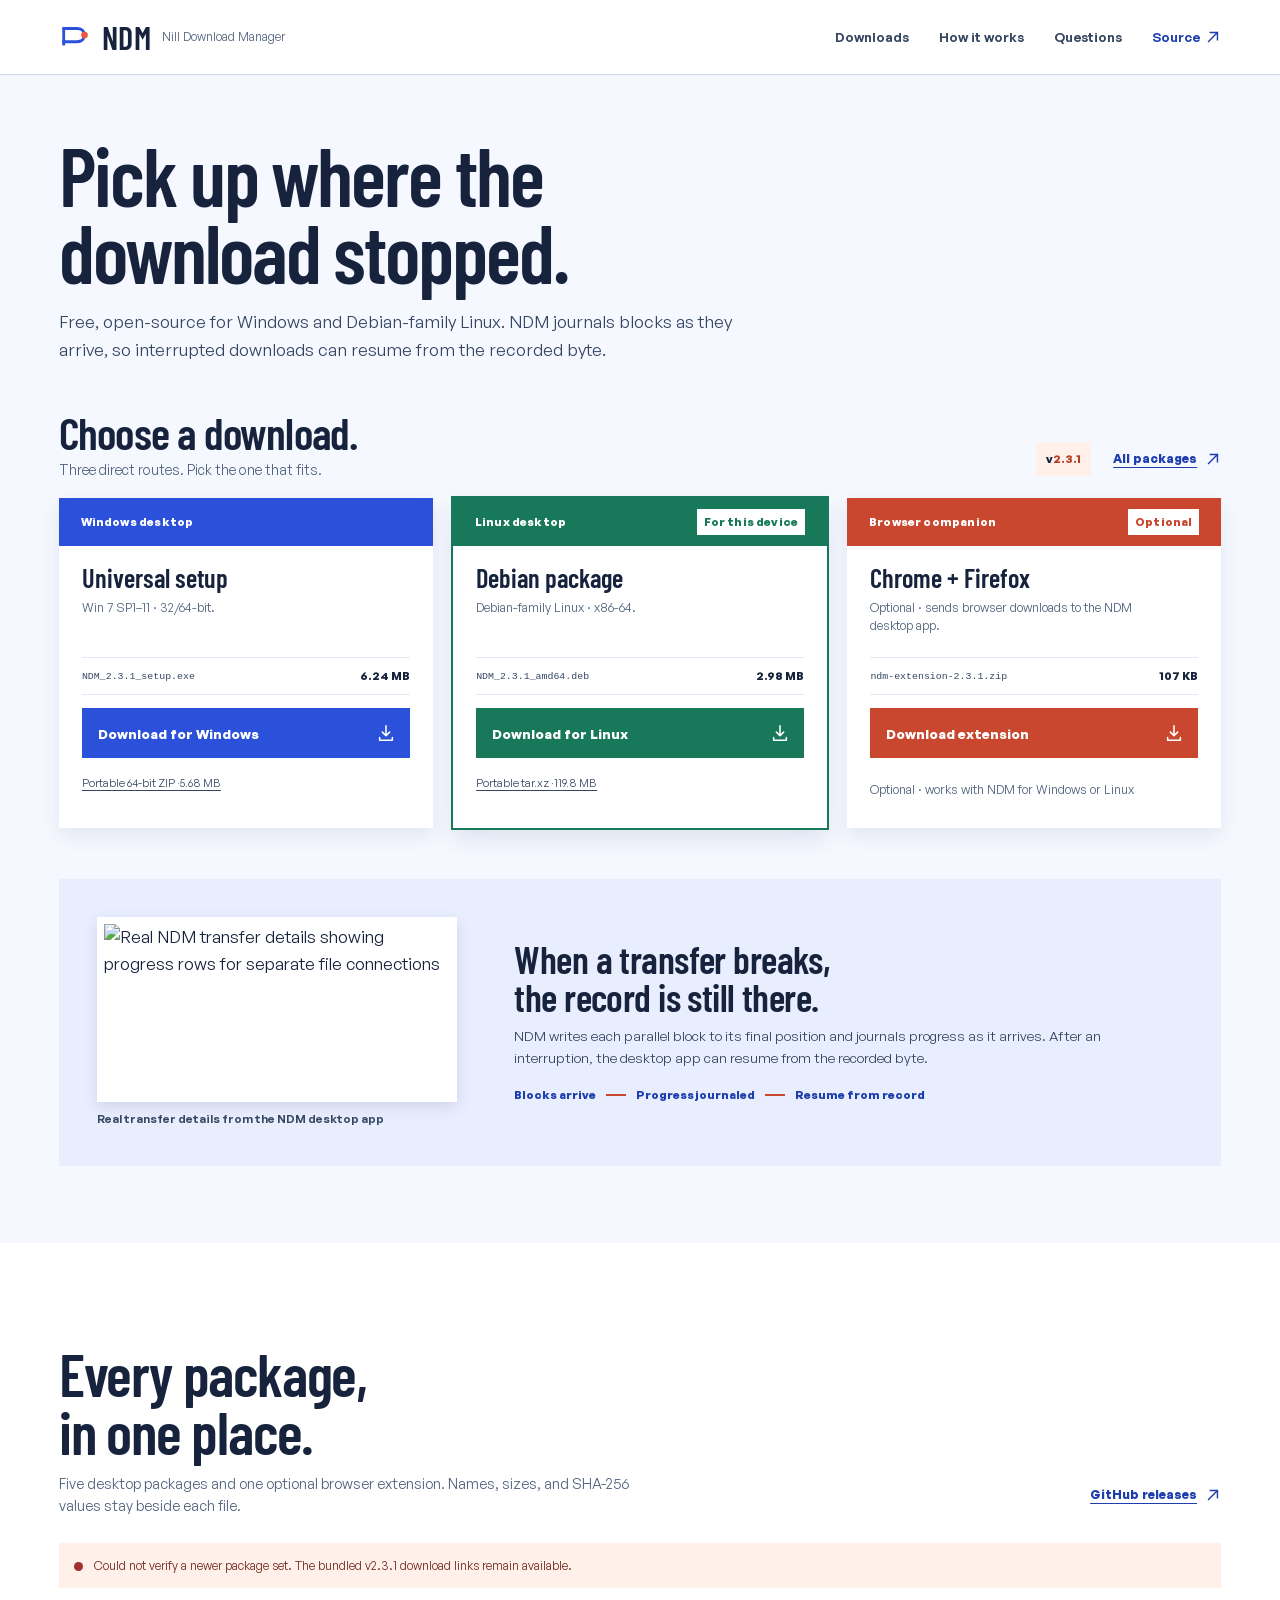
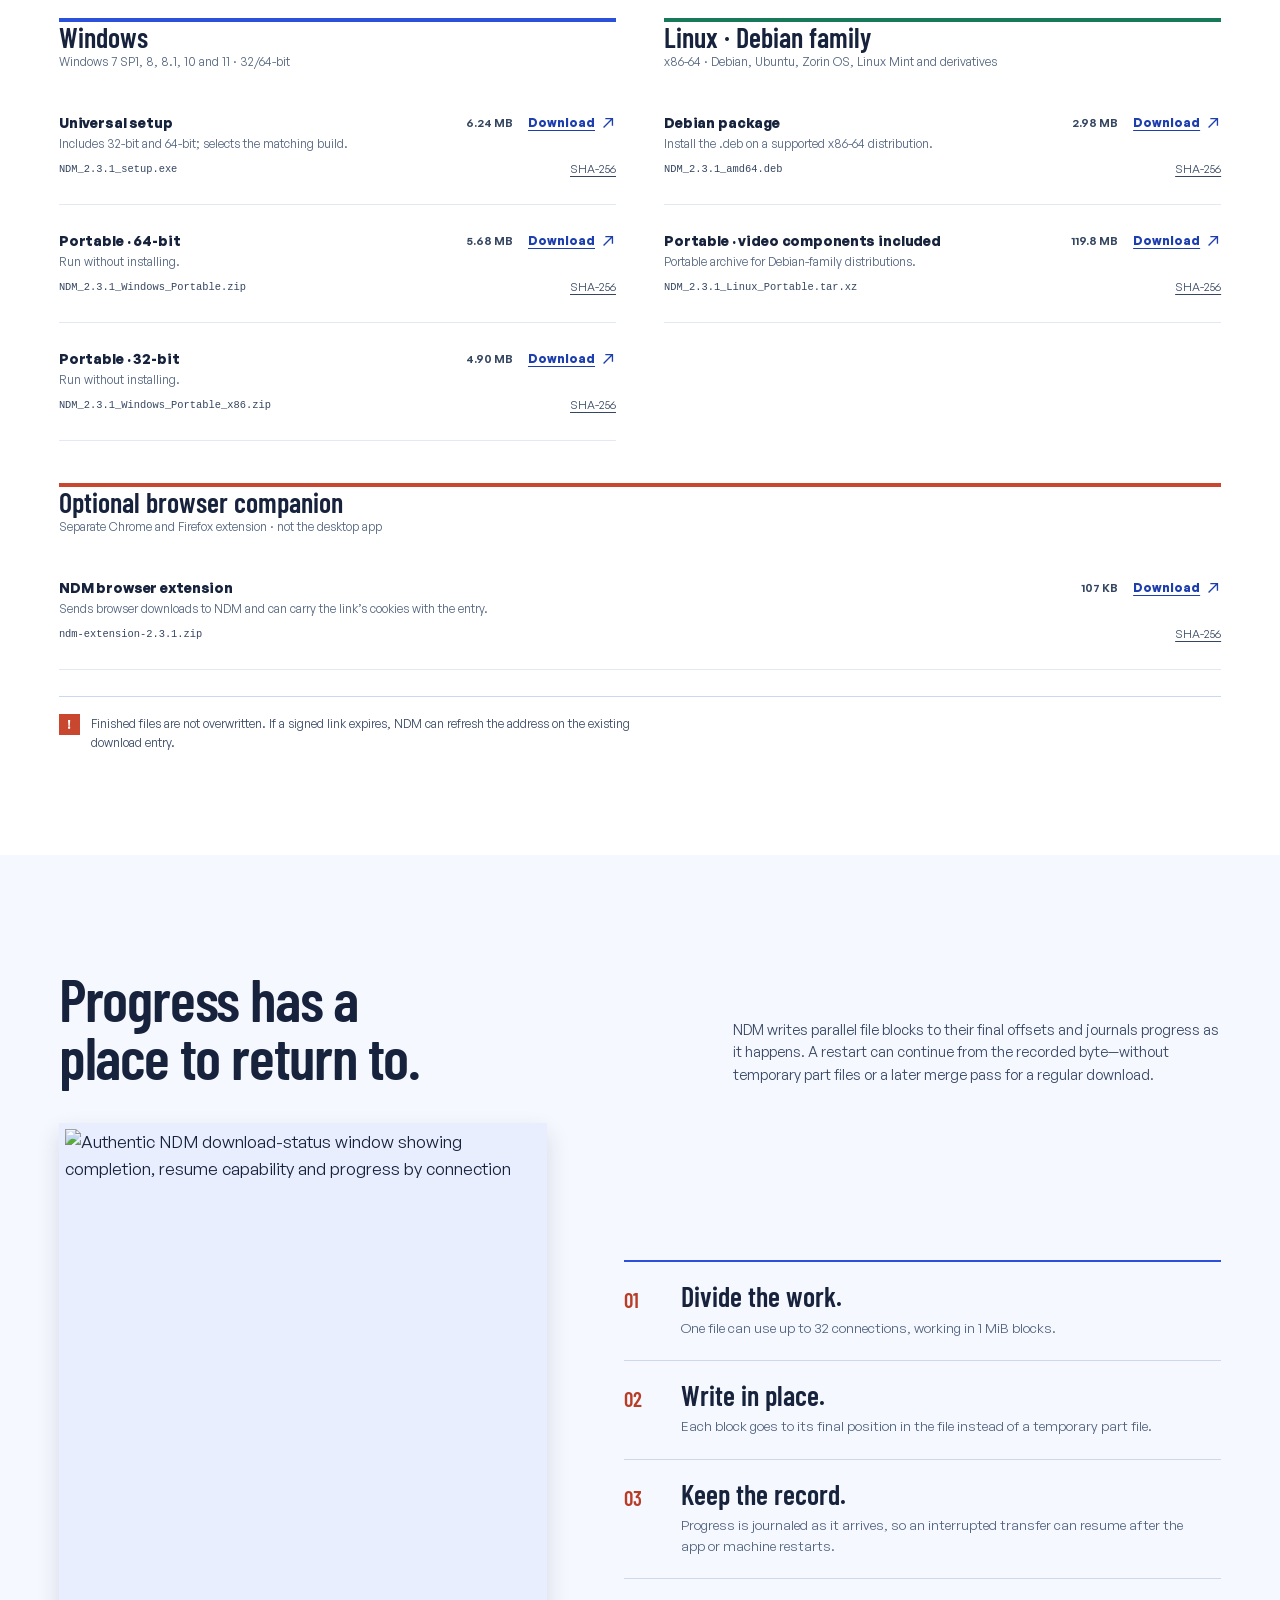
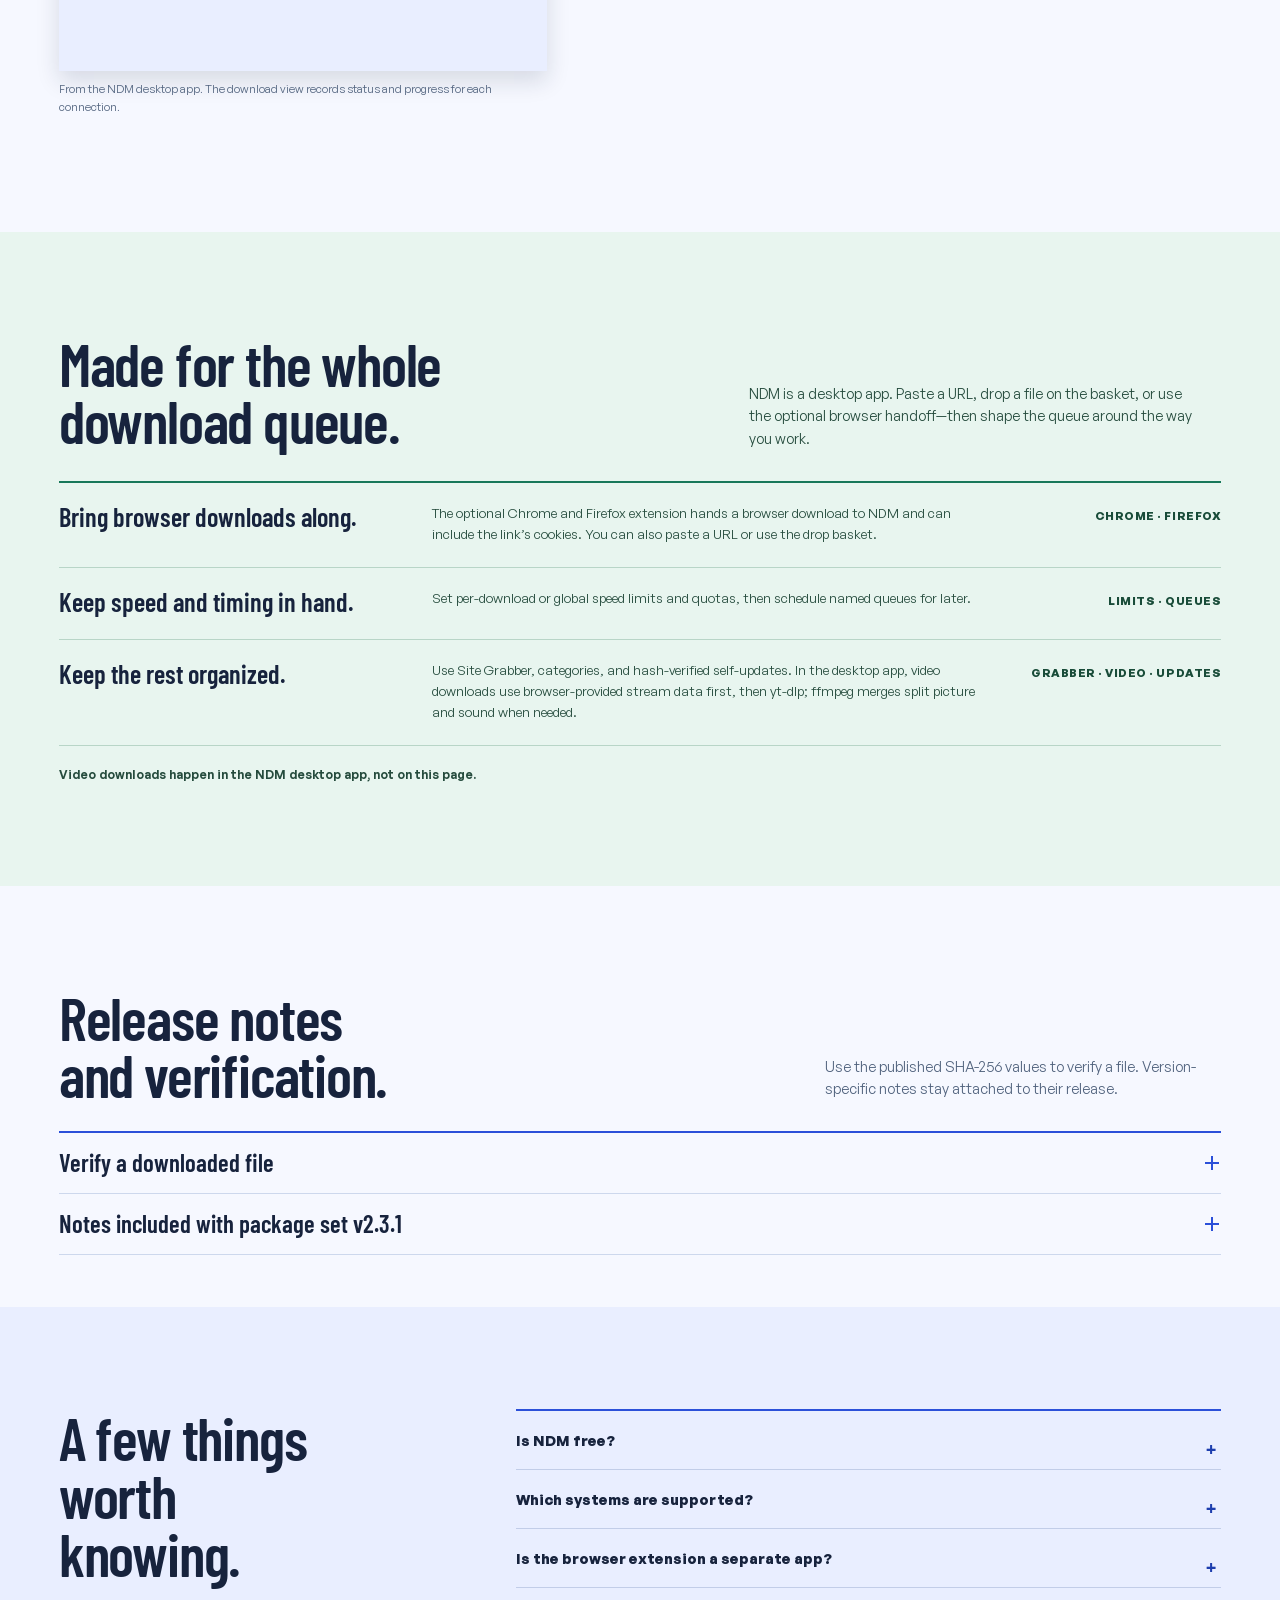
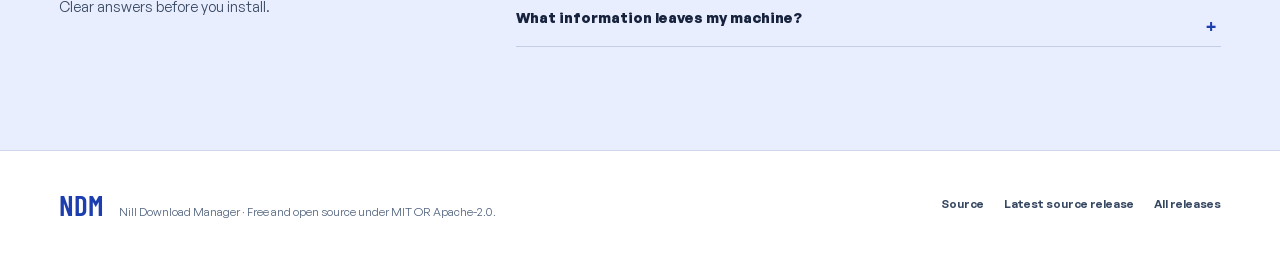
==== commit 3c29c2c5: "Publish route-map download redesign" ====
--- a/index.template.html
+++ b/index.template.html
@@ -3,12 +3,13 @@
 <head>
   <meta charset="utf-8">
   <meta name="viewport" content="width=device-width, initial-scale=1">
-  <meta name="theme-color" content="#211914">
-  <title>NDM — A download manager that remembers progress</title>
-  <meta name="description" content="NDM is a free, open-source download manager for Windows and Linux. It records transfer progress as it arrives, so interrupted downloads can resume from where they stopped.">
+  <meta name="theme-color" content="#f6f8ff">
+  <title>NDM — Downloads that remember where they stopped</title>
+  <meta name="description" content="NDM is a free, open-source download manager for Windows and Debian-family Linux. Interrupted downloads can resume from their recorded progress.">
   <link rel="icon" href="assets/favicon.svg" type="image/svg+xml">
   <link rel="preload" href="assets/fonts/barlow-condensed-600.woff2" as="font" type="font/woff2" crossorigin>
   <link rel="preload" href="assets/fonts/general-sans-400.woff2" as="font" type="font/woff2" crossorigin>
+  <link rel="preload" href="assets/fonts/general-sans-700.woff2" as="font" type="font/woff2" crossorigin>
   <link rel="stylesheet" href="styles.css">
 </head>
 <body>
@@ -17,11 +18,10 @@
   <header class="site-header">
     <div class="header-inner">
       <a class="brand" href="#top" aria-label="NDM home">
-        <svg class="brand-mark" viewBox="0 0 34 34" aria-hidden="true">
-          <path d="M4 27a13 13 0 1 1 26 0" fill="none" stroke="currentColor" stroke-width="2"/>
-          <path d="M8 27h18" fill="none" stroke="currentColor" stroke-width="2"/>
-          <path d="m17 24 7-10" fill="none" stroke="#bd4032" stroke-width="2.4" stroke-linecap="round"/>
-          <circle cx="17" cy="25" r="2" fill="#bd4032"/>
+        <svg class="brand-mark" viewBox="0 0 36 36" aria-hidden="true">
+          <path d="M5 9h14c5 0 8 3 8 7s-3 7-8 7H5" fill="none" stroke="currentColor" stroke-width="3" stroke-linecap="square"/>
+          <path d="M5 9v18" fill="none" stroke="currentColor" stroke-width="3"/>
+          <circle cx="27" cy="16" r="3.5" fill="#e9573f"/>
         </svg>
         <span class="brand-word">NDM</span>
         <span class="brand-descriptor">Nill Download Manager</span>
@@ -32,7 +32,7 @@
         <a href="#questions">Questions</a>
         <a class="source-link" href="https://github.com/JAHURULNILL/ndm" target="_blank" rel="noopener noreferrer">
           Source
-          <svg viewBox="0 0 18 18" aria-hidden="true"><path d="M5 13 13 5M6 5h7v7" fill="none" stroke="currentColor" stroke-width="1.5" stroke-linecap="round" stroke-linejoin="round"/></svg>
+          <svg viewBox="0 0 18 18" aria-hidden="true"><path d="M4 14 14 4M6 4h8v8" fill="none" stroke="currentColor" stroke-width="1.6" stroke-linecap="square"/></svg>
         </a>
       </nav>
     </div>
@@ -40,64 +40,107 @@
 
   <main id="main">
     <section class="opening shell" id="top" aria-labelledby="opening-title">
-      <div class="opening-copy">
-        <h1 id="opening-title">A stopped download doesn’t have to start over.</h1>
-        <p class="opening-lede">NDM is a free, open-source desktop download manager for Windows and Debian-family Linux. It saves progress as each block arrives, so interrupted transfers can resume.</p>
-      </div>
-
-      <section class="release-console" id="release" aria-labelledby="release-title">
-        <div class="console-topline">
-          <span class="console-name">Release desk</span>
-          <span class="console-state"><i aria-hidden="true"></i> Downloadable package set <b data-ver>2.3.1</b></span>
-          <span class="console-license">Free · Open source</span>
-        </div>
-        <div class="console-body">
-          <div class="platform-bay">
-            <h2 id="release-title">Choose your system.</h2>
-            <p class="platform-intro">The right desktop build, ready to download.</p>
-            <div class="platform-switch" role="group" aria-label="Choose your operating system">
-              <button type="button" class="platform-choice" data-platform-choice="windows" aria-pressed="true">Windows</button>
-              <button type="button" class="platform-choice" data-platform-choice="linux" aria-pressed="false">Linux</button>
-            </div>
-            <div class="selected-build" aria-live="polite" aria-atomic="true">
-              <p class="build-kind" id="selected-build-kind">Universal installer</p>
-              <p class="build-note" id="selected-build-note">Includes 32-bit and 64-bit; installs the matching build.</p>
-              <a class="download-button" id="hero-download" data-get="win_setup" href="https://github.com/JAHURULNILL/ndm/releases/download/v2.3.1/NDM_2.3.1_setup.exe">
+      <div class="opening-heading">
+        <div class="opening-copy">
+          <h1 id="opening-title">Pick up where the download stopped.</h1>
+          <p class="opening-lede">Free, open-source for Windows and Debian-family Linux. NDM journals blocks as they arrive, so interrupted downloads can resume from the recorded byte.</p>
+        </div>
+      </div>
+
+      <section class="download-map" id="downloads" aria-labelledby="download-title">
+        <div class="download-map-head">
+          <div>
+            <h2 id="download-title">Choose a download.</h2>
+            <p>Three direct routes. Pick the one that fits.</p>
+          </div>
+          <div class="map-head-aside">
+            <span class="release-pill" aria-label="Current downloadable package set"><strong>v<span data-ver>2.3.1</span></strong></span>
+            <a class="all-packages-link" href="#packages">All packages
+            <svg viewBox="0 0 18 18" aria-hidden="true"><path d="M4 14 14 4M6 4h8v8" fill="none" stroke="currentColor" stroke-width="1.6" stroke-linecap="square"/></svg>
+            </a>
+          </div>
+        </div>
+
+        <div class="route-track" aria-label="NDM download options">
+          <article class="route-card route-windows" data-route-platform="windows" data-recommended="false">
+            <div class="route-band">
+              <span>Windows desktop</span>
+              <span class="route-recommendation" id="windows-recommended" hidden>For this device</span>
+            </div>
+            <div class="route-body">
+              <h3>Universal setup</h3>
+              <p>Win 7 SP1–11 · 32/64-bit.</p>
+              <div class="route-file"><code data-filename="win_setup">NDM_2.3.1_setup.exe</code><span data-size="win_setup">6.24 MB</span></div>
+              <a class="route-button" id="hero-download" data-get="win_setup" href="https://github.com/JAHURULNILL/ndm/releases/download/v2.3.1/NDM_2.3.1_setup.exe">
                 <span id="hero-download-label">Download for Windows</span>
                 <svg viewBox="0 0 22 22" aria-hidden="true"><path d="M11 3v11m0 0 4-4m-4 4-4-4M4 16v3h14v-3" fill="none" stroke="currentColor" stroke-width="1.7" stroke-linecap="round" stroke-linejoin="round"/></svg>
               </a>
-              <div class="build-meta"><span id="selected-file-size">6.24 MB</span><span>Package set <b data-ver>2.3.1</b></span></div>
-              <code class="selected-filename" id="selected-file-name">NDM_2.3.1_setup.exe</code>
-              <a class="alternate-package" id="alternate-package" data-get="win" href="https://github.com/JAHURULNILL/ndm/releases/download/v2.3.1/NDM_2.3.1_Windows_Portable.zip">Prefer portable? Get the 64-bit ZIP</a>
-              <p class="platform-status sr-only" id="platform-status" aria-live="polite"></p>
-            </div>
-          </div>
-
-          <figure class="console-proof">
-            <div class="proof-ruler"><span>Transfer details</span><span>NDM desktop app</span></div>
-            <div class="proof-image-frame">
-              <img src="%%IMG:how3%%" alt="Real NDM transfer details showing progress rows for separate file connections" width="618" height="304" fetchpriority="high">
-            </div>
-            <figcaption>Progress, written and tracked by connection.</figcaption>
-          </figure>
-        </div>
-        <div class="console-foot">
-          <span>Windows 7 SP1–11 · 32/64-bit</span>
-          <span>Linux · Debian family · x86-64</span>
-          <a class="extension-download-link" data-get="ext" aria-label="Download the optional Chrome and Firefox browser extension" href="https://github.com/JAHURULNILL/ndm/releases/download/v2.3.1/ndm-extension-2.3.1.zip">Download extension</a>
-          <a class="all-downloads-link" href="#downloads">See all downloads <span aria-hidden="true">↘</span></a>
-        </div>
+              <a class="route-alternate" id="alternate-package" data-get="win" href="https://github.com/JAHURULNILL/ndm/releases/download/v2.3.1/NDM_2.3.1_Windows_Portable.zip">Portable 64-bit ZIP · <span data-size="win">5.68 MB</span></a>
+            </div>
+          </article>
+
+          <article class="route-card route-linux" data-route-platform="linux" data-recommended="false">
+            <div class="route-band">
+              <span>Linux desktop</span>
+              <span class="route-recommendation" id="linux-recommended" hidden>For this device</span>
+            </div>
+            <div class="route-body">
+              <h3>Debian package</h3>
+              <p>Debian-family Linux · x86-64.</p>
+              <div class="route-file"><code data-filename="deb">NDM_2.3.1_amd64.deb</code><span data-size="deb">2.98 MB</span></div>
+              <a class="route-button" data-get="deb" href="https://github.com/JAHURULNILL/ndm/releases/download/v2.3.1/NDM_2.3.1_amd64.deb">
+                <span>Download for Linux</span>
+                <svg viewBox="0 0 22 22" aria-hidden="true"><path d="M11 3v11m0 0 4-4m-4 4-4-4M4 16v3h14v-3" fill="none" stroke="currentColor" stroke-width="1.7" stroke-linecap="round" stroke-linejoin="round"/></svg>
+              </a>
+              <a class="route-alternate" data-get="linux_portable" href="https://github.com/JAHURULNILL/ndm/releases/download/v2.3.1/NDM_2.3.1_Linux_Portable.tar.xz">Portable tar.xz · <span data-size="linux_portable">119.8 MB</span></a>
+            </div>
+          </article>
+
+          <article class="route-card route-extension">
+            <div class="route-band">
+              <span>Browser companion</span>
+              <span class="route-optional">Optional</span>
+            </div>
+            <div class="route-body">
+              <h3>Chrome + Firefox</h3>
+              <p>Optional · sends browser downloads to the NDM desktop app.</p>
+              <div class="route-file"><code data-filename="ext">ndm-extension-2.3.1.zip</code><span data-size="ext">107 KB</span></div>
+              <a class="route-button" data-get="ext" aria-label="Download the optional Chrome and Firefox browser extension ZIP" href="https://github.com/JAHURULNILL/ndm/releases/download/v2.3.1/ndm-extension-2.3.1.zip">
+                <span>Download extension</span>
+                <svg viewBox="0 0 22 22" aria-hidden="true"><path d="M11 3v11m0 0 4-4m-4 4-4-4M4 16v3h14v-3" fill="none" stroke="currentColor" stroke-width="1.7" stroke-linecap="round" stroke-linejoin="round"/></svg>
+              </a>
+              <p class="route-alternate route-note">Optional · works with NDM for Windows or Linux</p>
+            </div>
+          </article>
+        </div>
+        <p class="platform-status sr-only" id="platform-status" aria-live="polite"></p>
       </section>
-    </section>
-
-    <section class="catalog-section" id="downloads" aria-labelledby="catalog-title">
+
+      <section class="proof-strip" aria-labelledby="proof-title">
+        <figure class="proof-shot">
+          <div class="proof-image-frame">
+            <img src="%%IMG:how3%%" alt="Real NDM transfer details showing progress rows for separate file connections" width="618" height="304" fetchpriority="high">
+          </div>
+          <figcaption>Real transfer details from the NDM desktop app</figcaption>
+        </figure>
+        <div class="proof-copy">
+          <h2 id="proof-title">When a transfer breaks, the record is still there.</h2>
+          <p>NDM writes each parallel block to its final position and journals progress as it arrives. After an interruption, the desktop app can resume from the recorded byte.</p>
+          <div class="proof-flow" aria-label="Blocks arrive, progress is journaled, and an interrupted transfer can resume">
+            <span>Blocks arrive</span><i aria-hidden="true"></i><span>Progress journaled</span><i aria-hidden="true"></i><span>Resume from record</span>
+          </div>
+        </div>
+      </section>
+    </section>
+
+    <section class="catalog-section" id="packages" aria-labelledby="catalog-title">
       <div class="shell catalog-shell">
         <div class="catalog-heading">
           <div>
-            <h2 id="catalog-title">The files you can download.</h2>
-            <p>Five desktop packages and one optional browser extension. Each file keeps its name, size and SHA-256 value beside it.</p>
-          </div>
-          <a class="feed-link" id="latest-release-link" href="https://github.com/JAHURULNILL/ndm/releases/latest" target="_blank" rel="noopener noreferrer">GitHub releases <span aria-hidden="true">↗</span></a>
+            <h2 id="catalog-title">Every package, in one place.</h2>
+            <p>Five desktop packages and one optional browser extension. Names, sizes, and SHA-256 values stay beside each file.</p>
+          </div>
+          <a class="feed-link" id="latest-release-link" href="https://github.com/JAHURULNILL/ndm/releases/latest" target="_blank" rel="noopener noreferrer"><span id="latest-release-label">GitHub releases</span><svg viewBox="0 0 18 18" aria-hidden="true"><path d="M4 14 14 4M6 4h8v8" fill="none" stroke="currentColor" stroke-width="1.6" stroke-linecap="square"/></svg></a>
         </div>
         <div class="availability-note" id="release-status" data-status="static" role="status" aria-live="polite">
           <span class="availability-mark" aria-hidden="true"></span>
@@ -105,78 +148,67 @@
         </div>
 
         <div class="package-groups">
-          <section class="package-group" aria-labelledby="windows-group-title">
-            <div class="group-heading">
-              <h3 id="windows-group-title">Windows</h3>
-              <p>Windows 7 SP1, 8, 8.1, 10 and 11 · 32/64-bit</p>
-            </div>
+          <section class="package-group package-windows" aria-labelledby="windows-group-title">
+            <div class="group-heading"><h3 id="windows-group-title">Windows</h3><p>Windows 7 SP1, 8, 8.1, 10 and 11 · 32/64-bit</p></div>
             <article class="package-row">
               <div class="package-identity"><h4>Universal setup</h4><p>Includes 32-bit and 64-bit; selects the matching build.</p><code class="package-filename" data-filename="win_setup">NDM_2.3.1_setup.exe</code></div>
               <span class="package-size" data-size="win_setup">6.24 MB</span>
-              <a class="package-download" data-get="win_setup" href="https://github.com/JAHURULNILL/ndm/releases/download/v2.3.1/NDM_2.3.1_setup.exe">Download <span class="sr-only">Windows universal setup</span><span aria-hidden="true">↗</span></a>
+              <a class="package-download" data-get="win_setup" href="https://github.com/JAHURULNILL/ndm/releases/download/v2.3.1/NDM_2.3.1_setup.exe">Download <span class="sr-only">Windows universal setup</span><svg viewBox="0 0 18 18" aria-hidden="true"><path d="M4 14 14 4M6 4h8v8" fill="none" stroke="currentColor" stroke-width="1.5"/></svg></a>
               <details class="hash-details"><summary>SHA-256</summary><div class="hash-copy-line"><code data-hash="win_setup">b5d28be8e4b9cd795fac2064f7b1001ec1063cb98b0540ed871253929bbe6155</code><button type="button" class="copy-hash" data-copy-hash="win_setup" aria-label="Copy SHA-256 for Windows universal setup">Copy</button><span class="copy-status" data-copy-status="win_setup" aria-live="polite"></span></div></details>
             </article>
             <article class="package-row">
               <div class="package-identity"><h4>Portable · 64-bit</h4><p>Run without installing.</p><code class="package-filename" data-filename="win">NDM_2.3.1_Windows_Portable.zip</code></div>
               <span class="package-size" data-size="win">5.68 MB</span>
-              <a class="package-download" data-get="win" href="https://github.com/JAHURULNILL/ndm/releases/download/v2.3.1/NDM_2.3.1_Windows_Portable.zip">Download <span class="sr-only">64-bit Windows portable</span><span aria-hidden="true">↗</span></a>
+              <a class="package-download" data-get="win" href="https://github.com/JAHURULNILL/ndm/releases/download/v2.3.1/NDM_2.3.1_Windows_Portable.zip">Download <span class="sr-only">64-bit Windows portable</span><svg viewBox="0 0 18 18" aria-hidden="true"><path d="M4 14 14 4M6 4h8v8" fill="none" stroke="currentColor" stroke-width="1.5"/></svg></a>
               <details class="hash-details"><summary>SHA-256</summary><div class="hash-copy-line"><code data-hash="win">405af6814bebd2598c569820878987d3f3fde9da782255e0c9b5143b53799da5</code><button type="button" class="copy-hash" data-copy-hash="win" aria-label="Copy SHA-256 for Windows 64-bit portable package">Copy</button><span class="copy-status" data-copy-status="win" aria-live="polite"></span></div></details>
             </article>
             <article class="package-row">
               <div class="package-identity"><h4>Portable · 32-bit</h4><p>Run without installing.</p><code class="package-filename" data-filename="win_x86">NDM_2.3.1_Windows_Portable_x86.zip</code></div>
               <span class="package-size" data-size="win_x86">4.90 MB</span>
-              <a class="package-download" data-get="win_x86" href="https://github.com/JAHURULNILL/ndm/releases/download/v2.3.1/NDM_2.3.1_Windows_Portable_x86.zip">Download <span class="sr-only">32-bit Windows portable</span><span aria-hidden="true">↗</span></a>
+              <a class="package-download" data-get="win_x86" href="https://github.com/JAHURULNILL/ndm/releases/download/v2.3.1/NDM_2.3.1_Windows_Portable_x86.zip">Download <span class="sr-only">32-bit Windows portable</span><svg viewBox="0 0 18 18" aria-hidden="true"><path d="M4 14 14 4M6 4h8v8" fill="none" stroke="currentColor" stroke-width="1.5"/></svg></a>
               <details class="hash-details"><summary>SHA-256</summary><div class="hash-copy-line"><code data-hash="win_x86">7f8e94d4b07537763443b0314b056785c2a94f9c6eae0c9f4ce40c31ef98994d</code><button type="button" class="copy-hash" data-copy-hash="win_x86" aria-label="Copy SHA-256 for Windows 32-bit portable package">Copy</button><span class="copy-status" data-copy-status="win_x86" aria-live="polite"></span></div></details>
             </article>
           </section>
 
-          <section class="package-group" aria-labelledby="linux-group-title">
-            <div class="group-heading">
-              <h3 id="linux-group-title">Linux · Debian family</h3>
-              <p>x86-64 · Debian, Ubuntu, Zorin OS, Linux Mint and derivatives</p>
-            </div>
+          <section class="package-group package-linux" aria-labelledby="linux-group-title">
+            <div class="group-heading"><h3 id="linux-group-title">Linux · Debian family</h3><p>x86-64 · Debian, Ubuntu, Zorin OS, Linux Mint and derivatives</p></div>
             <article class="package-row">
               <div class="package-identity"><h4>Debian package</h4><p>Install the .deb on a supported x86-64 distribution.</p><code class="package-filename" data-filename="deb">NDM_2.3.1_amd64.deb</code></div>
               <span class="package-size" data-size="deb">2.98 MB</span>
-              <a class="package-download" data-get="deb" href="https://github.com/JAHURULNILL/ndm/releases/download/v2.3.1/NDM_2.3.1_amd64.deb">Download <span class="sr-only">Linux Debian package</span><span aria-hidden="true">↗</span></a>
+              <a class="package-download" data-get="deb" href="https://github.com/JAHURULNILL/ndm/releases/download/v2.3.1/NDM_2.3.1_amd64.deb">Download <span class="sr-only">Linux Debian package</span><svg viewBox="0 0 18 18" aria-hidden="true"><path d="M4 14 14 4M6 4h8v8" fill="none" stroke="currentColor" stroke-width="1.5"/></svg></a>
               <details class="hash-details"><summary>SHA-256</summary><div class="hash-copy-line"><code data-hash="deb">571a77589bd0b2f2989f74572a6649a00de3546ad259f9022ea723224ebb628f</code><button type="button" class="copy-hash" data-copy-hash="deb" aria-label="Copy SHA-256 for Linux Debian package">Copy</button><span class="copy-status" data-copy-status="deb" aria-live="polite"></span></div></details>
             </article>
             <article class="package-row">
               <div class="package-identity"><h4>Portable · video components included</h4><p>Portable archive for Debian-family distributions.</p><code class="package-filename" data-filename="linux_portable">NDM_2.3.1_Linux_Portable.tar.xz</code></div>
               <span class="package-size" data-size="linux_portable">119.8 MB</span>
-              <a class="package-download" data-get="linux_portable" href="https://github.com/JAHURULNILL/ndm/releases/download/v2.3.1/NDM_2.3.1_Linux_Portable.tar.xz">Download <span class="sr-only">Linux portable tarball</span><span aria-hidden="true">↗</span></a>
-              <details class="hash-details"><summary>SHA-256</summary><div class="hash-copy-line"><code data-hash="linux_portable">3307ceb0870d84ac41ff909a0cc052989d5da0168e681110548e4c20003dd2a0</code><button type="button" class="copy-hash" data-copy-hash="linux_portable" aria-label="Copy SHA-256 for Linux portable package">Copy</button><span class="copy-status" data-copy-status="linux_portable" aria-live="polite"></span></div></details>
+              <a class="package-download" data-get="linux_portable" href="https://github.com/JAHURULNILL/ndm/releases/download/v2.3.1/NDM_2.3.1_Linux_Portable.tar.xz">Download <span class="sr-only">Linux portable tarball</span><svg viewBox="0 0 18 18" aria-hidden="true"><path d="M4 14 14 4M6 4h8v8" fill="none" stroke="currentColor" stroke-width="1.5"/></svg></a>
+              <details class="hash-details"><summary>SHA-256</summary><div class="hash-copy-line"><code data-hash="linux_portable">3307ceb0870d84ac41ff909a0cc052989d5da0168e681110548e4c20003dd2a0</code><button type="button" class="copy-hash" data-copy-hash="linux_portable" aria-label="Copy SHA-256 for Linux portable tarball">Copy</button><span class="copy-status" data-copy-status="linux_portable" aria-live="polite"></span></div></details>
             </article>
           </section>
 
           <section class="package-group extension-group" aria-labelledby="extension-group-title">
-            <div class="group-heading">
-              <h3 id="extension-group-title">Optional browser companion</h3>
-              <p>Separate Chrome and Firefox extension · not the desktop app</p>
-            </div>
+            <div class="group-heading"><h3 id="extension-group-title">Optional browser companion</h3><p>Separate Chrome and Firefox extension · not the desktop app</p></div>
             <article class="package-row">
               <div class="package-identity"><h4>NDM browser extension</h4><p>Sends browser downloads to NDM and can carry the link’s cookies with the entry.</p><code class="package-filename" data-filename="ext">ndm-extension-2.3.1.zip</code></div>
               <span class="package-size" data-size="ext">107 KB</span>
-              <a class="package-download" data-get="ext" href="https://github.com/JAHURULNILL/ndm/releases/download/v2.3.1/ndm-extension-2.3.1.zip">Download <span class="sr-only">Chrome and Firefox extension</span><span aria-hidden="true">↗</span></a>
+              <a class="package-download" data-get="ext" href="https://github.com/JAHURULNILL/ndm/releases/download/v2.3.1/ndm-extension-2.3.1.zip">Download <span class="sr-only">Chrome and Firefox extension</span><svg viewBox="0 0 18 18" aria-hidden="true"><path d="M4 14 14 4M6 4h8v8" fill="none" stroke="currentColor" stroke-width="1.5"/></svg></a>
               <details class="hash-details"><summary>SHA-256</summary><div class="hash-copy-line"><code data-hash="ext">44aeb8ce63252a041eee4a3056ce1a4552094fa14941c387922720d6de67694f</code><button type="button" class="copy-hash" data-copy-hash="ext" aria-label="Copy SHA-256 for the browser extension">Copy</button><span class="copy-status" data-copy-status="ext" aria-live="polite"></span></div></details>
             </article>
           </section>
         </div>
 
-        <div class="catalog-footnote"><span class="calibration-dot" aria-hidden="true"></span><p>Finished files are not overwritten. If a signed link expires, NDM can refresh the address on the existing download entry.</p></div>
+        <div class="catalog-footnote"><span class="footnote-mark" aria-hidden="true">!</span><p>Finished files are not overwritten. If a signed link expires, NDM can refresh the address on the existing download entry.</p></div>
       </div>
     </section>
 
     <section class="mechanism-section shell" id="mechanism" aria-labelledby="mechanism-title">
       <div class="mechanism-heading">
-        <h2 id="mechanism-title">Progress gets a place of its own.</h2>
+        <div><h2 id="mechanism-title">Progress has a place to return to.</h2></div>
         <p>NDM writes parallel file blocks to their final offsets and journals progress as it happens. A restart can continue from the recorded byte—without temporary part files or a later merge pass for a regular download.</p>
       </div>
       <div class="mechanism-layout">
         <figure class="mechanism-proof">
-          <div class="mechanism-frame">
-            <img src="%%IMG:hero%%" alt="Authentic NDM download-status window showing completion, resume capability and progress by connection" width="620" height="698" loading="lazy">
-          </div>
+          <div class="mechanism-frame"><img src="%%IMG:hero%%" alt="Authentic NDM download-status window showing completion, resume capability and progress by connection" width="620" height="698" loading="lazy"></div>
           <figcaption>From the NDM desktop app. The download view records status and progress for each connection.</figcaption>
         </figure>
         <ol class="mechanism-steps">
@@ -190,35 +222,20 @@
     <section class="capabilities-section" id="features" aria-labelledby="capabilities-title">
       <div class="shell capabilities-shell">
         <div class="capabilities-heading">
-          <h2 id="capabilities-title">A download desk for more than one file.</h2>
+          <div><h2 id="capabilities-title">Made for the whole download queue.</h2></div>
           <p>NDM is a desktop app. Paste a URL, drop a file on the basket, or use the optional browser handoff—then shape the queue around the way you work.</p>
         </div>
         <div class="capability-ledger">
-          <article class="capability-row">
-            <h3>Bring browser downloads along.</h3>
-            <p>The optional Chrome and Firefox extension hands a browser download to NDM and can include the link’s cookies. You can also paste a URL or use the drop basket.</p>
-            <span class="capability-mark">Chrome · Firefox</span>
-          </article>
-          <article class="capability-row">
-            <h3>Keep speed and timing in hand.</h3>
-            <p>Set per-download or global speed limits and quotas, then schedule named queues for later.</p>
-            <span class="capability-mark">Limits · queues</span>
-          </article>
-          <article class="capability-row">
-            <h3>Keep the rest organized.</h3>
-            <p>Use Site Grabber, categories, and hash-verified self-updates. In the desktop app, video downloads use browser-provided stream data first, then yt-dlp; ffmpeg merges split picture and sound when needed.</p>
-            <span class="capability-mark">Grabber · video · updates</span>
-          </article>
+          <article class="capability-row"><h3>Bring browser downloads along.</h3><p>The optional Chrome and Firefox extension hands a browser download to NDM and can include the link’s cookies. You can also paste a URL or use the drop basket.</p><span class="capability-mark">Chrome · Firefox</span></article>
+          <article class="capability-row"><h3>Keep speed and timing in hand.</h3><p>Set per-download or global speed limits and quotas, then schedule named queues for later.</p><span class="capability-mark">Limits · queues</span></article>
+          <article class="capability-row"><h3>Keep the rest organized.</h3><p>Use Site Grabber, categories, and hash-verified self-updates. In the desktop app, video downloads use browser-provided stream data first, then yt-dlp; ffmpeg merges split picture and sound when needed.</p><span class="capability-mark">Grabber · video · updates</span></article>
         </div>
         <p class="desktop-note">Video downloads happen in the NDM desktop app, not on this page.</p>
       </div>
     </section>
 
     <section class="details-section shell" aria-labelledby="details-title">
-      <div class="details-heading">
-        <h2 id="details-title">Release notes and verification.</h2>
-        <p>The package list stays open and easy to scan. The long-form details are here when you need them.</p>
-      </div>
+      <div class="details-heading"><h2 id="details-title">Release notes and verification.</h2><p>Use the published SHA-256 values to verify a file. Version-specific notes stay attached to their release.</p></div>
       <div class="detail-accordions">
         <details class="detail-accordion">
           <summary><span>Verify a downloaded file</span><span class="accordion-mark" aria-hidden="true"></span></summary>
@@ -251,13 +268,11 @@
 
     <section class="faq-section" id="questions" aria-labelledby="questions-title">
       <div class="shell faq-shell">
-        <div class="faq-heading">
-          <h2 id="questions-title">A few things worth knowing.</h2>
-          <p>Clear answers before you install.</p>
-        </div>
+        <div class="faq-heading"><h2 id="questions-title">A few things worth knowing.</h2><p>Clear answers before you install.</p></div>
         <div class="faq-list">
           <details class="faq-item"><summary>Is NDM free?</summary><p>Yes. NDM is free and open source under MIT OR Apache-2.0. There is no paid tier, account, or feature locked behind sign-in.</p></details>
           <details class="faq-item"><summary>Which systems are supported?</summary><p>Windows 7 SP1, 8, 8.1, 10, and 11 in 32-bit and 64-bit. The universal installer selects the matching build. Linux support is for x86-64 Debian-family distributions, through the .deb or portable tarball.</p></details>
+          <details class="faq-item"><summary>Is the browser extension a separate app?</summary><p>No. The optional Chrome and Firefox extension sends browser downloads to the installed NDM desktop app. You can also paste a URL or use the drop basket without the extension.</p></details>
           <details class="faq-item"><summary>What information leaves my machine?</summary><p>Your downloads go to the servers you choose. NDM checks its release feed and sends one anonymous install-count request with no identifier attached. There is no telemetry and no sign-in.</p></details>
         </div>
       </div>
@@ -267,11 +282,7 @@
   <footer class="site-footer">
     <div class="shell footer-inner">
       <div class="footer-identity"><a href="#top" class="footer-brand">NDM</a><p>Nill Download Manager · Free and open source under MIT OR Apache-2.0.</p></div>
-      <nav aria-label="Footer links">
-        <a href="https://github.com/JAHURULNILL/ndm" target="_blank" rel="noopener noreferrer">Source</a>
-        <a href="https://github.com/JAHURULNILL/ndm/releases/latest" target="_blank" rel="noopener noreferrer">Latest source release</a>
-        <a href="https://github.com/JAHURULNILL/ndm/releases" target="_blank" rel="noopener noreferrer">All releases</a>
-      </nav>
+      <nav aria-label="Footer links"><a href="https://github.com/JAHURULNILL/ndm" target="_blank" rel="noopener noreferrer">Source</a><a href="https://github.com/JAHURULNILL/ndm/releases/latest" target="_blank" rel="noopener noreferrer">Latest source release</a><a href="https://github.com/JAHURULNILL/ndm/releases" target="_blank" rel="noopener noreferrer">All releases</a></nav>
     </div>
   </footer>
 
--- a/styles.css
+++ b/styles.css
@@ -36,58 +36,59 @@
 
 :root {
   color-scheme: light;
-  --wood: #211914;
-  --wood-mid: #403326;
-  --wood-light: #604930;
-  --face: #fffdf8;
-  --face-light: #f8f3e8;
-  --face-dim: #ebe2d2;
-  --ink: #1c1a16;
-  --ink-soft: #514b42;
-  --text: #211c16;
-  --text-dim: #5b5348;
-  --steel: #7c8789;
-  --steel-light: #c8cecc;
-  --line-dark: #a99e8c;
-  --line-light: #d4cbbd;
-  --signal: #bd4032;
-  --signal-deep: #a93e31;
-  --canvas: #f4ecd6;
+  --canvas: #f6f8ff;
+  --paper: #ffffff;
+  --paper-blue: #e9eeff;
+  --paper-green: #e8f5ef;
+  --paper-orange: #fff0e9;
+  --ink: #17233d;
+  --ink-soft: #354661;
+  --muted: #50627d;
+  --blue: #2b50d9;
+  --blue-deep: #1d3eae;
+  --green: #18785a;
+  --green-deep: #10583f;
+  --orange: #c9472f;
+  --orange-deep: #b83d27;
+  --line: #cdd8ed;
+  --line-light: #e2e8f5;
+  --success: #176343;
+  --danger: #a3312d;
   --font: "General Sans", "Segoe UI", sans-serif;
   --display: "Barlow Condensed", "Arial Narrow", sans-serif;
   --mono: "SFMono-Regular", Consolas, "Liberation Mono", monospace;
-  --page-width: 1280px;
-  --gutter: clamp(20px, 5vw, 72px);
-  --section-space: clamp(76px, 9vw, 132px);
+  --page-width: 1320px;
+  --gutter: clamp(20px, 4.6vw, 68px);
+  --section-space: clamp(76px, 9vw, 124px);
   --body-size: clamp(0.98rem, 0.95rem + 0.14vw, 1.08rem);
 }
 
 * { box-sizing: border-box; }
-html { scroll-behavior: smooth; scroll-padding-top: 30px; }
+html { scroll-behavior: smooth; scroll-padding-top: 26px; }
 body {
   margin: 0;
   background: var(--canvas);
-  color: var(--text);
+  color: var(--ink);
   font-family: var(--font);
   font-size: var(--body-size);
   line-height: 1.58;
   -webkit-font-smoothing: antialiased;
   text-rendering: optimizeLegibility;
-  scrollbar-color: var(--steel) var(--canvas);
-}
-::selection { color: var(--face-light); background: var(--signal-deep); }
+  scrollbar-color: var(--blue) var(--paper-blue);
+}
+::selection { color: #fff; background: var(--blue-deep); }
 ::-webkit-scrollbar { width: 12px; }
-::-webkit-scrollbar-track { background: var(--canvas); }
-::-webkit-scrollbar-thumb { background: var(--steel); border: 3px solid var(--canvas); }
+::-webkit-scrollbar-track { background: var(--paper-blue); }
+::-webkit-scrollbar-thumb { background: var(--blue); border: 3px solid var(--paper-blue); }
 a { color: inherit; text-underline-offset: 0.22em; }
 button, a, summary { touch-action: manipulation; }
 button, input { font: inherit; }
 button { color: inherit; }
-:focus-visible { outline: 3px solid var(--signal-deep); outline-offset: 4px; }
+:focus-visible { outline: 3px solid var(--blue-deep); outline-offset: 4px; }
 img { display: block; max-width: 100%; }
 figure { margin: 0; }
 p { margin: 0; text-wrap: pretty; }
-strong, b { font-weight: 600; }
+strong, b { font-weight: 700; }
 h1, h2, h3, h4 { margin: 0; text-wrap: balance; }
 .shell { width: min(100%, var(--page-width)); margin-inline: auto; padding-inline: var(--gutter); }
 .sr-only {
@@ -108,413 +109,409 @@
   left: var(--gutter);
   transform: translateY(-160%);
   padding: 10px 16px;
-  background: var(--face-light);
-  color: var(--ink);
-  font-weight: 600;
+  background: var(--ink);
+  color: #fff;
+  font-weight: 700;
 }
 .skip-link:focus { transform: translateY(0); }
 
-.site-header { border-bottom: 1px solid var(--line-dark); background: var(--canvas); }
+.site-header { background: var(--paper); border-bottom: 1px solid var(--line); }
 .header-inner {
   display: flex;
   width: min(100%, var(--page-width));
-  min-height: 78px;
+  min-height: 74px;
   align-items: center;
   gap: 32px;
   margin-inline: auto;
-  padding: 12px var(--gutter);
-}
-.brand { display: inline-flex; align-items: center; gap: 10px; flex: 0 0 auto; text-decoration: none; }
-.brand-mark { width: 32px; height: 32px; color: var(--wood-mid); }
-.brand-word { font-family: var(--display); font-size: 1.8rem; line-height: 1; letter-spacing: 0.025em; }
-.brand-descriptor { margin-left: 1px; color: var(--text-dim); font-size: 0.76rem; letter-spacing: 0.015em; }
-.site-nav { display: flex; align-items: center; gap: clamp(14px, 2.8vw, 34px); margin-left: auto; }
+  padding: 11px var(--gutter);
+}
+.brand { display: inline-flex; align-items: center; gap: 9px; flex: 0 0 auto; text-decoration: none; }
+.brand-mark { width: 34px; height: 34px; color: var(--blue); }
+.brand-word { color: var(--ink); font-family: var(--display); font-size: 2rem; font-weight: 600; line-height: 1; letter-spacing: 0.015em; }
+.brand-descriptor { margin-left: 2px; color: var(--muted); font-size: 0.76rem; }
+.site-nav { display: flex; align-items: center; gap: clamp(13px, 2.5vw, 30px); margin-left: auto; }
 .site-nav a {
   display: inline-flex;
   min-height: 44px;
   align-items: center;
-  gap: 4px;
-  color: var(--text-dim);
-  font-size: 0.84rem;
+  gap: 5px;
+  color: var(--ink-soft);
+  font-size: 0.82rem;
+  font-weight: 600;
   text-decoration: none;
   transition: color 150ms ease;
 }
-.site-nav a:hover { color: var(--signal-deep); }
-.source-link svg { width: 17px; height: 17px; }
-
-.opening { padding-top: clamp(42px, 5.4vw, 76px); padding-bottom: clamp(58px, 6.5vw, 88px); }
-.opening-copy { max-width: 900px; }
+.site-nav a:hover { color: var(--blue); }
+.site-nav .source-link { color: var(--blue-deep); }
+.source-link svg, .all-packages-link svg, .feed-link svg, .package-download svg { width: 16px; height: 16px; flex: 0 0 auto; }
+
+.opening { padding-top: clamp(34px, 4.8vw, 66px); padding-bottom: clamp(52px, 6vw, 82px); }
+.opening-heading { display: grid; grid-template-columns: minmax(0, 1fr) auto; align-items: end; gap: clamp(24px, 5vw, 72px); }
+.opening-copy { max-width: 850px; }
 .opening h1 {
-  max-width: 19ch;
+  max-width: 17ch;
   color: var(--ink);
   font-family: var(--display);
-  font-size: clamp(3.55rem, 7vw, 6.2rem);
+  font-size: clamp(3.5rem, 6.4vw, 5.8rem);
   font-weight: 600;
   letter-spacing: -0.025em;
-  line-height: 0.97;
-}
-.opening-lede {
-  max-width: 65ch;
-  margin-top: 22px;
-  color: var(--text-dim);
-  font-size: clamp(1rem, 0.96rem + 0.3vw, 1.22rem);
-  line-height: 1.62;
-}
-
-.release-console {
-  margin-top: clamp(38px, 5vw, 62px);
-  overflow: hidden;
-  border: 1px solid #75614c;
-  background: var(--face);
-  color: var(--ink);
-  box-shadow: 0 18px 38px rgba(46, 34, 19, 0.14);
-}
-.console-topline {
+  line-height: 0.94;
+}
+.opening-lede { max-width: 70ch; margin-top: 18px; color: var(--ink-soft); font-size: clamp(0.98rem, 0.96rem + 0.18vw, 1.08rem); line-height: 1.58; }
+.release-mark { display: grid; grid-template-columns: auto auto; align-items: center; gap: 1px 12px; min-width: 184px; padding: 11px 14px 12px; background: var(--paper-blue); border-bottom: 3px solid var(--blue); }
+.release-mark span { color: var(--ink-soft); font-size: 0.7rem; font-weight: 600; }
+.release-mark strong { grid-row: span 2; color: var(--blue-deep); font-family: var(--display); font-size: 2.3rem; font-weight: 600; line-height: 1; }
+
+.download-map { margin-top: clamp(30px, 4vw, 48px); }
+.download-map-head { display: flex; align-items: end; justify-content: space-between; gap: 24px; margin-bottom: 17px; }
+.download-map-head h2 { color: var(--ink); font-family: var(--display); font-size: clamp(2.25rem, 3.5vw, 3.15rem); font-weight: 600; letter-spacing: -0.018em; line-height: 0.98; }
+.download-map-head p { margin-top: 4px; color: var(--muted); font-size: 0.86rem; }
+.all-packages-link, .feed-link { display: inline-flex; min-height: 42px; align-items: center; gap: 8px; flex: 0 0 auto; color: var(--blue-deep); font-size: 0.77rem; font-weight: 700; text-decoration-thickness: 1px; text-underline-offset: 4px; }
+.all-packages-link:hover, .feed-link:hover { color: var(--orange-deep); }
+.route-track { display: grid; grid-template-columns: repeat(3, minmax(0, 1fr)); align-items: stretch; gap: clamp(12px, 1.6vw, 22px); }
+.route-card {
+  --route-color: var(--blue);
+  --route-hover: var(--blue-deep);
   display: flex;
-  min-height: 48px;
-  align-items: center;
-  gap: 16px;
-  padding: 10px clamp(18px, 2.5vw, 32px);
-  border-bottom: 1px solid #899091;
-  background: var(--steel-light);
-  color: #20211f;
-  font-size: 0.72rem;
-  line-height: 1.25;
-  text-transform: uppercase;
-  letter-spacing: 0.075em;
-}
-.console-name { font-weight: 700; }
-.console-state { display: inline-flex; align-items: center; gap: 7px; }
-.console-state i { width: 8px; height: 8px; border-radius: 50%; background: var(--signal-deep); box-shadow: 0 0 0 2px rgba(169, 62, 49, 0.16); }
-.console-state b { font-variant-numeric: tabular-nums; }
-.console-license { margin-left: auto; }
-.console-body {
-  display: grid;
-  grid-template-columns: minmax(300px, 0.92fr) minmax(320px, 1.08fr);
-  gap: clamp(24px, 4vw, 52px);
-  padding: clamp(24px, 4vw, 48px);
-}
-.platform-bay h2 { font-family: var(--display); font-size: clamp(2.1rem, 3.2vw, 3rem); font-weight: 600; letter-spacing: -0.02em; line-height: 1; }
-.platform-intro { margin-top: 8px; color: var(--ink-soft); font-size: 0.9rem; }
-.platform-switch { display: inline-flex; gap: 2px; margin-top: 24px; padding: 4px; border: 1px solid #998f7f; background: var(--face-dim); }
-.platform-choice {
-  min-width: 112px;
-  min-height: 44px;
-  border: 1px solid transparent;
-  background: transparent;
-  color: var(--ink-soft);
-  padding: 8px 17px;
-  font-size: 0.84rem;
-  font-weight: 600;
-  cursor: pointer;
-  transition: color 150ms ease, background-color 150ms ease, border-color 150ms ease;
-}
-.platform-choice:hover { color: var(--ink); }
-.platform-choice[aria-pressed="true"] { border-color: var(--signal); background: var(--signal); color: #fff8ed; }
-.selected-build { margin-top: 25px; }
-.build-kind { font-family: var(--display); font-size: 1.65rem; font-weight: 600; line-height: 1.1; }
-.build-note { max-width: 39ch; margin-top: 5px; color: var(--ink-soft); font-size: 0.82rem; line-height: 1.45; }
-.download-button {
-  display: flex;
-  min-height: 58px;
-  max-width: 410px;
-  align-items: center;
-  justify-content: space-between;
-  gap: 22px;
-  margin-top: 17px;
-  padding: 12px 18px 12px 21px;
-  background: var(--signal);
-  color: #fff8ed;
-  font-size: 0.96rem;
-  font-weight: 700;
-  text-decoration: none;
-  transition: background-color 150ms ease, transform 150ms ease;
-}
-.download-button:hover { background: var(--signal-deep); transform: translateY(-1px); }
-.download-button:active { transform: translateY(1px); }
-.download-button svg { width: 22px; height: 22px; flex: 0 0 auto; }
-.build-meta { display: flex; flex-wrap: wrap; gap: 6px 17px; margin-top: 11px; color: var(--ink-soft); font-size: 0.78rem; font-variant-numeric: tabular-nums; }
-.build-meta span + span::before { content: ""; display: inline-block; width: 4px; height: 4px; margin: 0 10px 2px 0; border-radius: 50%; background: #817567; }
-.selected-filename { display: block; margin-top: 8px; color: #4b453d; font-family: var(--mono); font-size: 0.72rem; overflow-wrap: anywhere; }
-.alternate-package { display: inline-flex; min-height: 40px; align-items: center; margin-top: 6px; color: #51483e; font-size: 0.78rem; text-decoration-thickness: 1px; text-underline-offset: 3px; }
-.alternate-package:hover { color: var(--signal-deep); }
-.console-proof { display: flex; min-width: 0; flex-direction: column; align-self: center; }
-.proof-ruler { display: flex; min-height: 36px; align-items: center; justify-content: space-between; gap: 12px; padding: 7px 12px; border-bottom: 1px solid #a8aaa6; color: #393833; font-size: 0.68rem; letter-spacing: 0.065em; text-transform: uppercase; }
-.proof-image-frame { display: grid; min-height: 0; place-items: center; padding: 8px 0 0; background: transparent; }
-.proof-image-frame img { width: 100%; height: auto; max-height: 320px; border: 1px solid #9c9b93; object-fit: contain; }
-.console-proof figcaption { padding: 8px 0 0; color: #514d45; font-size: 0.72rem; }
-.console-foot {
-  display: flex;
-  min-height: 48px;
-  flex-wrap: wrap;
-  align-items: center;
-  gap: 6px 22px;
-  padding: 10px clamp(18px, 2.5vw, 32px);
-  border-top: 1px solid #bbb09e;
-  background: #e4dac8;
-  color: #494338;
-  font-size: 0.72rem;
-}
-.console-foot span + span::before { content: ""; display: inline-block; width: 4px; height: 4px; margin: 0 10px 2px 0; border-radius: 50%; background: #8c8070; }
-.console-foot a { margin-left: auto; color: #3d342a; font-weight: 600; text-decoration-thickness: 1px; text-underline-offset: 3px; }
-.console-foot .all-downloads-link { margin-left: 0; }
-.console-foot a:hover { color: var(--signal-deep); }
-
-.catalog-section { padding-block: clamp(70px, 8vw, 112px); background: var(--face); color: var(--ink); }
-.catalog-heading { display: flex; align-items: end; justify-content: space-between; gap: 28px; margin-bottom: 38px; }
-.catalog-heading h2, .mechanism-heading h2, .capabilities-heading h2, .details-heading h2, .faq-heading h2 {
-  max-width: 19ch;
-  font-family: var(--display);
-  font-size: clamp(2.6rem, 4.8vw, 4.35rem);
-  font-weight: 600;
-  letter-spacing: -0.02em;
-  line-height: 0.99;
-}
-.catalog-heading p, .details-heading p, .faq-heading p { max-width: 62ch; margin-top: 13px; color: var(--ink-soft); font-size: 0.93rem; }
-.feed-link { display: inline-flex; min-height: 44px; align-items: center; gap: 5px; flex: 0 0 auto; color: #44392d; font-size: 0.8rem; font-weight: 600; }
-.feed-link:hover { color: var(--signal-deep); }
-.availability-note {
-  display: flex;
-  align-items: flex-start;
-  gap: 10px;
-  margin: -17px 0 30px;
-  padding: 12px 14px;
-  border-top: 1px solid var(--line-light);
-  border-bottom: 1px solid var(--line-light);
-  background: #e5dbc9;
-  color: #433d34;
-  font-size: 0.78rem;
-}
-.availability-note p { max-width: 80ch; }
-.availability-mark { width: 8px; height: 8px; flex: 0 0 auto; margin-top: 6px; border-radius: 50%; background: #817567; }
-.availability-note[data-status="complete"] .availability-mark { background: #2d6a4c; }
-.availability-note[data-status="incomplete"] .availability-mark { background: var(--signal-deep); }
-.availability-note[data-status="error"] .availability-mark { background: #79644d; }
-.package-groups { display: grid; grid-template-columns: repeat(2, minmax(0, 1fr)); gap: 38px 44px; }
+  min-width: 0;
+  flex-direction: column;
+  background: var(--paper);
+  box-shadow: 0 8px 18px rgba(34, 56, 105, 0.09);
+  transition: box-shadow 180ms ease, transform 180ms ease;
+}
+.route-card:hover { transform: translateY(-2px); box-shadow: 0 12px 24px rgba(34, 56, 105, 0.14); }
+.route-windows { --route-color: var(--blue); --route-hover: var(--blue-deep); }
+.route-linux { --route-color: var(--green); --route-hover: var(--green-deep); }
+.route-extension { --route-color: var(--orange); --route-hover: var(--orange-deep); }
+.route-card[data-recommended="true"] { box-shadow: 0 0 0 2px var(--route-color), 0 10px 22px rgba(34, 56, 105, 0.12); }
+.route-band { display: flex; min-height: 48px; align-items: center; justify-content: space-between; gap: 8px; padding: 9px clamp(14px, 1.7vw, 22px); background: var(--route-color); color: #fff; font-size: 0.76rem; font-weight: 700; letter-spacing: 0.015em; }
+.route-recommendation, .route-optional { padding: 4px 7px; background: rgba(255, 255, 255, 0.19); color: #fff; font-size: 0.64rem; font-weight: 700; white-space: nowrap; }
+.route-recommendation[hidden] { display: none; }
+.route-body { display: flex; min-height: 254px; flex: 1; flex-direction: column; padding: 18px clamp(14px, 1.8vw, 24px) 16px; }
+.route-body h3 { color: var(--ink); font-family: var(--display); font-size: clamp(1.65rem, 2vw, 2rem); font-weight: 600; line-height: 1.04; }
+.route-body > p { min-height: 47px; margin-top: 7px; color: var(--muted); font-size: 0.78rem; line-height: 1.45; }
+.route-file { display: flex; min-width: 0; align-items: center; justify-content: space-between; gap: 7px; margin-top: 12px; padding: 9px 0; border-top: 1px solid var(--line-light); border-bottom: 1px solid var(--line-light); }
+.route-file code { min-width: 0; color: var(--ink-soft); font-family: var(--mono); font-size: 0.62rem; line-height: 1.35; overflow-wrap: anywhere; }
+.route-file span { flex: 0 0 auto; color: var(--ink); font-size: 0.72rem; font-weight: 700; font-variant-numeric: tabular-nums; }
+.route-button { display: flex; min-height: 50px; align-items: center; justify-content: space-between; gap: 14px; margin-top: 13px; padding: 11px 14px 11px 16px; background: var(--route-color); color: #fff; font-size: 0.84rem; font-weight: 700; text-decoration: none; transition: background-color 150ms ease, transform 150ms ease; }
+.route-button:hover { background: var(--route-hover); transform: translateY(-1px); }
+.route-button:active { transform: translateY(1px); }
+.route-button svg { width: 20px; height: 20px; flex: 0 0 auto; }
+.route-alternate { display: flex; min-height: 34px; align-items: center; margin-top: 3px; color: var(--ink-soft); font-size: 0.7rem; line-height: 1.35; text-decoration-thickness: 1px; text-underline-offset: 3px; }
+.route-alternate:hover { color: var(--blue-deep); }
+.route-note { text-decoration: none; cursor: default; }
+.platform-status { margin-top: 4px; }
+
+.proof-strip { display: grid; grid-template-columns: minmax(250px, 0.7fr) minmax(0, 1.3fr); align-items: center; gap: clamp(26px, 4.5vw, 58px); margin-top: clamp(34px, 4vw, 54px); padding: clamp(20px, 3.1vw, 38px); background: var(--paper-blue); }
+.proof-shot { min-width: 0; }
+.proof-image-frame { display: grid; min-height: 0; place-items: center; padding: 7px; background: #fff; box-shadow: 0 5px 14px rgba(23, 35, 61, 0.12); }
+.proof-image-frame img { width: 100%; height: auto; max-height: 185px; object-fit: contain; }
+.proof-shot figcaption { margin-top: 8px; color: var(--ink-soft); font-size: 0.68rem; font-weight: 600; }
+.proof-copy h2 { max-width: 19ch; color: var(--ink); font-family: var(--display); font-size: clamp(2rem, 3vw, 2.8rem); font-weight: 600; letter-spacing: -0.015em; line-height: 0.98; }
+.proof-copy > p { max-width: 68ch; margin-top: 9px; color: var(--ink-soft); font-size: 0.85rem; }
+.proof-flow { display: flex; align-items: center; gap: 10px; flex-wrap: wrap; margin-top: 18px; color: var(--blue-deep); font-size: 0.69rem; font-weight: 700; }
+.proof-flow i { width: 20px; height: 2px; background: var(--orange); }
+
+.catalog-section { padding-block: clamp(66px, 8vw, 104px); background: var(--paper); color: var(--ink); }
+.catalog-heading { display: flex; align-items: end; justify-content: space-between; gap: 28px; margin-bottom: 26px; }
+.catalog-heading h2, .mechanism-heading h2, .capabilities-heading h2, .details-heading h2, .faq-heading h2 { max-width: 18ch; color: var(--ink); font-family: var(--display); font-size: clamp(2.65rem, 4.7vw, 4rem); font-weight: 600; letter-spacing: -0.02em; line-height: 0.96; }
+.catalog-heading p, .details-heading p, .faq-heading p { max-width: 66ch; margin-top: 11px; color: var(--muted); font-size: 0.9rem; }
+.availability-note { display: flex; align-items: flex-start; gap: 11px; margin: 0 0 30px; padding: 13px 15px; background: var(--paper-blue); color: var(--ink-soft); font-size: 0.76rem; }
+.availability-note p { max-width: 90ch; }
+.availability-mark { width: 9px; height: 9px; flex: 0 0 auto; margin-top: 6px; border-radius: 50%; background: var(--blue); }
+.availability-note[data-status="complete"] { background: var(--paper-green); color: #154b39; }
+.availability-note[data-status="complete"] .availability-mark { background: var(--success); }
+.availability-note[data-status="incomplete"], .availability-note[data-status="error"] { background: var(--paper-orange); color: #70271f; }
+.availability-note[data-status="incomplete"] .availability-mark, .availability-note[data-status="error"] .availability-mark { background: var(--danger); }
+.package-groups { display: grid; grid-template-columns: repeat(2, minmax(0, 1fr)); gap: 42px 48px; }
 .package-group { min-width: 0; }
-.group-heading { display: flex; min-height: 55px; flex-direction: column; justify-content: flex-end; gap: 2px; margin-bottom: 5px; padding-bottom: 11px; border-bottom: 2px solid var(--line-dark); }
-.group-heading h3 { font-family: var(--display); font-size: 1.6rem; font-weight: 600; line-height: 1.1; }
-.group-heading p { color: var(--ink-soft); font-size: 0.8rem; line-height: 1.4; }
-.package-row {
-  display: grid;
-  grid-template-columns: minmax(0, 1fr) auto auto;
-  grid-template-rows: auto auto;
-  align-items: center;
-  gap: 2px 14px;
-  padding: 14px 0 13px;
-  border-bottom: 1px solid var(--line-light);
-}
+.group-heading { display: flex; min-height: 64px; flex-direction: column; justify-content: flex-end; gap: 2px; margin-bottom: 5px; padding: 0 0 11px; border-top: 4px solid var(--blue); }
+.package-linux .group-heading { border-color: var(--green); }
+.extension-group .group-heading { border-color: var(--orange); }
+.group-heading h3 { color: var(--ink); font-family: var(--display); font-size: 1.75rem; font-weight: 600; line-height: 1.05; }
+.group-heading p { color: var(--muted); font-size: 0.75rem; line-height: 1.4; }
+.package-row { display: grid; grid-template-columns: minmax(0, 1fr) auto auto; grid-template-rows: auto auto; align-items: center; gap: 2px 15px; padding: 14px 0 13px; border-bottom: 1px solid var(--line-light); }
 .package-identity { min-width: 0; grid-column: 1; grid-row: 1 / span 2; }
-.package-identity h4 { font-size: 0.93rem; font-weight: 700; letter-spacing: -0.02em; }
-.package-identity p { margin-top: 2px; color: var(--ink-soft); font-size: 0.8rem; line-height: 1.4; }
-.package-filename { display: inline-block; max-width: 100%; margin-top: 5px; color: #50483e; font-family: var(--mono); font-size: 0.67rem; overflow-wrap: anywhere; }
-.package-size { grid-column: 2; grid-row: 1; color: #544c41; font-size: 0.72rem; font-variant-numeric: tabular-nums; white-space: nowrap; }
-.package-download { display: inline-flex; min-height: 38px; align-items: center; gap: 4px; grid-column: 3; grid-row: 1; color: #3b3329; font-size: 0.76rem; font-weight: 700; text-decoration-thickness: 1px; text-underline-offset: 3px; white-space: nowrap; }
-.package-download:hover { color: var(--signal-deep); }
+.package-identity h4 { color: var(--ink); font-size: 0.87rem; font-weight: 700; letter-spacing: -0.01em; }
+.package-identity p { margin-top: 2px; color: var(--muted); font-size: 0.75rem; line-height: 1.4; }
+.package-filename { display: inline-block; max-width: 100%; margin-top: 5px; color: var(--ink-soft); font-family: var(--mono); font-size: 0.65rem; overflow-wrap: anywhere; }
+.package-size { grid-column: 2; grid-row: 1; color: var(--ink-soft); font-size: 0.7rem; font-weight: 600; font-variant-numeric: tabular-nums; white-space: nowrap; }
+.package-download { display: inline-flex; min-height: 38px; align-items: center; gap: 5px; grid-column: 3; grid-row: 1; color: var(--blue-deep); font-size: 0.74rem; font-weight: 700; text-decoration-thickness: 1px; text-underline-offset: 3px; white-space: nowrap; }
+.package-download:hover { color: var(--orange-deep); }
 .hash-details { grid-column: 2 / 4; grid-row: 2; justify-self: end; }
-.hash-details > summary { display: inline-flex; min-height: 32px; align-items: center; cursor: pointer; color: #5a5145; font-size: 0.72rem; text-decoration: underline; text-underline-offset: 3px; }
-.hash-details > summary:hover { color: var(--signal-deep); }
-.hash-copy-line { display: flex; max-width: 100%; align-items: center; flex-wrap: wrap; gap: 7px 10px; padding: 9px 10px; background: #ded4c2; }
-.hash-copy-line code { min-width: 0; color: #322e28; font-family: var(--mono); font-size: 0.66rem; overflow-wrap: anywhere; }
-.copy-hash { min-height: 32px; border: 1px solid #716759; background: #eee5d4; color: #322e28; padding: 5px 9px; font-size: 0.68rem; font-weight: 600; cursor: pointer; }
-.copy-hash:hover { border-color: var(--signal-deep); color: var(--signal-deep); }
-.copy-status { color: #265d43; font-size: 0.7rem; }
+.hash-details > summary { display: inline-flex; min-height: 32px; align-items: center; cursor: pointer; color: var(--ink-soft); font-size: 0.69rem; text-decoration: underline; text-underline-offset: 3px; }
+.hash-details > summary:hover { color: var(--blue-deep); }
+.hash-copy-line { display: flex; max-width: 100%; align-items: center; flex-wrap: wrap; gap: 7px 10px; padding: 9px 10px; background: var(--paper-blue); }
+.hash-copy-line code { min-width: 0; color: var(--ink); font-family: var(--mono); font-size: 0.64rem; overflow-wrap: anywhere; }
+.copy-hash { min-height: 32px; border: 1px solid var(--blue); background: var(--paper); color: var(--blue-deep); padding: 5px 9px; font-size: 0.67rem; font-weight: 700; cursor: pointer; }
+.copy-hash:hover { border-color: var(--orange); color: var(--orange-deep); }
+.copy-status { color: var(--success); font-size: 0.68rem; }
 .extension-group { grid-column: 1 / -1; }
 .extension-group .package-row { grid-template-columns: minmax(0, 1fr) auto auto; }
-.catalog-footnote { display: flex; align-items: start; gap: 11px; margin-top: 28px; padding-top: 17px; border-top: 1px solid var(--line-light); }
-.catalog-footnote p { max-width: 70ch; color: #514a40; font-size: 0.78rem; }
-.calibration-dot { width: 8px; height: 8px; flex: 0 0 auto; margin-top: 7px; border-radius: 50%; background: var(--signal); }
+.catalog-footnote { display: flex; align-items: start; gap: 11px; margin-top: 26px; padding-top: 17px; border-top: 1px solid var(--line); }
+.catalog-footnote p { max-width: 75ch; color: var(--ink-soft); font-size: 0.76rem; }
+.footnote-mark { display: grid; width: 21px; height: 21px; flex: 0 0 auto; place-items: center; background: var(--orange); color: #fff; font-size: 0.78rem; font-weight: 700; }
 
 .mechanism-section { padding-top: var(--section-space); padding-bottom: var(--section-space); }
-.mechanism-heading { display: grid; grid-template-columns: minmax(0, 1fr) minmax(270px, 0.75fr); align-items: end; gap: clamp(26px, 5vw, 70px); margin-bottom: 42px; }
-.mechanism-heading h2 { max-width: 13ch; color: var(--ink); }
-.mechanism-heading p { max-width: 62ch; color: var(--text-dim); font-size: 0.94rem; }
+.mechanism-heading { display: grid; grid-template-columns: minmax(0, 1fr) minmax(270px, 0.8fr); align-items: end; gap: clamp(26px, 5vw, 70px); margin-bottom: 37px; }
+.mechanism-heading h2 { max-width: 14ch; }
+.mechanism-heading p { max-width: 64ch; color: var(--ink-soft); font-size: 0.9rem; }
 .mechanism-layout { display: grid; grid-template-columns: minmax(280px, 0.9fr) minmax(340px, 1.1fr); align-items: center; gap: clamp(34px, 6vw, 82px); }
-.mechanism-proof { max-width: 540px; }
-.mechanism-frame { overflow: hidden; border: 7px solid #9ca3a0; background: #efeee9; box-shadow: 0 16px 32px rgba(46, 34, 19, 0.14); }
+.mechanism-proof { max-width: 550px; }
+.mechanism-frame { overflow: hidden; padding: 6px; background: var(--paper-blue); box-shadow: 0 10px 22px rgba(23, 35, 61, 0.14); }
 .mechanism-frame img { width: 100%; height: auto; }
-.mechanism-proof figcaption { margin-top: 11px; color: var(--text-dim); font-size: 0.73rem; }
-.mechanism-steps { margin: 0; padding: 0; list-style: none; border-top: 1px solid var(--line-dark); }
-.mechanism-steps li { display: grid; grid-template-columns: 48px minmax(0, 1fr); gap: 16px; padding: 22px 0 24px; border-bottom: 1px solid var(--line-dark); }
-.step-index { padding-top: 3px; color: var(--signal-deep); font-family: var(--display); font-size: 1.1rem; font-weight: 600; letter-spacing: 0.04em; }
-.mechanism-steps h3 { color: var(--ink); font-family: var(--display); font-size: 1.65rem; font-weight: 600; line-height: 1.1; }
-.mechanism-steps p { max-width: 52ch; margin-top: 5px; color: var(--text-dim); font-size: 0.86rem; }
-
-.capabilities-section { padding-block: clamp(70px, 8vw, 112px); background: var(--face-dim); }
-.capabilities-heading { display: grid; grid-template-columns: minmax(0, 1fr) minmax(260px, 0.72fr); align-items: end; gap: 34px; margin-bottom: 36px; }
-.capabilities-heading h2 { max-width: 15ch; color: var(--ink); }
-.capabilities-heading p { max-width: 60ch; color: var(--text-dim); font-size: 0.92rem; }
-.capability-ledger { border-top: 1px solid var(--line-dark); }
-.capability-row { display: grid; grid-template-columns: minmax(190px, 0.8fr) minmax(0, 1.3fr) minmax(120px, 0.45fr); align-items: start; gap: 24px; padding: 22px 0 24px; border-bottom: 1px solid var(--line-dark); }
-.capability-row h3 { color: var(--ink); font-family: var(--display); font-size: 1.6rem; font-weight: 600; line-height: 1.15; }
-.capability-row p { max-width: 65ch; color: var(--text-dim); font-size: 0.86rem; }
-.capability-mark { justify-self: end; padding-top: 4px; color: var(--ink-soft); font-size: 0.72rem; font-weight: 600; letter-spacing: 0.065em; text-align: right; text-transform: uppercase; }
-.desktop-note { max-width: 80ch; margin-top: 20px; color: var(--ink-soft); font-size: 0.78rem; }
-
-.details-section { padding-top: clamp(70px, 8vw, 106px); padding-bottom: 50px; }
-.details-heading { display: flex; align-items: end; justify-content: space-between; gap: 36px; margin-bottom: 30px; }
-.details-heading h2 { max-width: 13ch; color: var(--ink); }
-.details-heading p { max-width: 43ch; margin: 0 0 4px; color: var(--text-dim); }
-.detail-accordions { border-top: 1px solid var(--line-dark); }
-.detail-accordion { border-bottom: 1px solid var(--line-dark); }
-.detail-accordion > summary {
-  display: flex;
-  min-height: 62px;
-  align-items: center;
-  justify-content: space-between;
-  gap: 20px;
-  cursor: pointer;
-  color: var(--ink);
-  font-family: var(--display);
-  font-size: 1.5rem;
-  font-weight: 600;
-  list-style: none;
-}
+.mechanism-proof figcaption { margin-top: 10px; color: var(--muted); font-size: 0.71rem; }
+.mechanism-steps { margin: 0; padding: 0; list-style: none; border-top: 2px solid var(--blue); }
+.mechanism-steps li { display: grid; grid-template-columns: 42px minmax(0, 1fr); gap: 15px; padding: 20px 0 22px; border-bottom: 1px solid var(--line); }
+.step-index { padding-top: 2px; color: var(--orange-deep); font-family: var(--display); font-size: 1.3rem; font-weight: 600; }
+.mechanism-steps h3 { color: var(--ink); font-family: var(--display); font-size: 1.75rem; font-weight: 600; line-height: 1.05; }
+.mechanism-steps p { max-width: 56ch; margin-top: 5px; color: var(--muted); font-size: 0.84rem; }
+
+.capabilities-section { padding-block: clamp(68px, 8vw, 105px); background: var(--paper-green); }
+.capabilities-heading { display: grid; grid-template-columns: minmax(0, 1fr) minmax(260px, 0.72fr); align-items: end; gap: 34px; margin-bottom: 31px; }
+.capabilities-heading h2 { max-width: 16ch; }
+.capabilities-heading p { max-width: 60ch; color: #254b3d; font-size: 0.89rem; }
+.capability-ledger { border-top: 2px solid var(--green); }
+.capability-row { display: grid; grid-template-columns: minmax(190px, 0.8fr) minmax(0, 1.3fr) minmax(120px, 0.45fr); align-items: start; gap: 24px; padding: 20px 0 22px; border-bottom: 1px solid #b8d5c7; }
+.capability-row h3 { color: var(--ink); font-family: var(--display); font-size: 1.65rem; font-weight: 600; line-height: 1.08; }
+.capability-row p { max-width: 68ch; color: #254b3d; font-size: 0.83rem; }
+.capability-mark { justify-self: end; padding-top: 4px; color: #194c39; font-size: 0.68rem; font-weight: 700; letter-spacing: 0.045em; text-align: right; text-transform: uppercase; }
+.desktop-note { max-width: 80ch; margin-top: 19px; color: #254b3d; font-size: 0.76rem; font-weight: 600; }
+
+.details-section { padding-top: clamp(70px, 8vw, 104px); padding-bottom: 52px; }
+.details-heading { display: flex; align-items: end; justify-content: space-between; gap: 36px; margin-bottom: 27px; }
+.details-heading h2 { max-width: 15ch; }
+.details-heading p { max-width: 44ch; margin: 0 0 4px; }
+.detail-accordions { border-top: 2px solid var(--blue); }
+.detail-accordion { border-bottom: 1px solid var(--line); }
+.detail-accordion > summary { display: flex; min-height: 60px; align-items: center; justify-content: space-between; gap: 20px; cursor: pointer; color: var(--ink); font-family: var(--display); font-size: 1.55rem; font-weight: 600; list-style: none; }
 .detail-accordion > summary::-webkit-details-marker { display: none; }
-.accordion-mark { position: relative; width: 18px; height: 18px; flex: 0 0 auto; color: var(--steel); }
-.accordion-mark::before, .accordion-mark::after { position: absolute; top: 50%; left: 50%; width: 14px; height: 1px; background: currentColor; content: ""; transform: translate(-50%, -50%); transition: transform 170ms ease; }
+.accordion-mark { position: relative; width: 18px; height: 18px; flex: 0 0 auto; color: var(--blue); }
+.accordion-mark::before, .accordion-mark::after { position: absolute; top: 50%; left: 50%; width: 14px; height: 2px; background: currentColor; content: ""; transform: translate(-50%, -50%); transition: transform 170ms ease; }
 .accordion-mark::after { transform: translate(-50%, -50%) rotate(90deg); }
 details[open] > summary .accordion-mark::after { transform: translate(-50%, -50%) rotate(0); }
-.detail-copy { max-width: 82ch; padding: 0 0 23px; color: var(--text-dim); font-size: 0.86rem; }
+.detail-copy { max-width: 84ch; padding: 0 0 22px; color: var(--ink-soft); font-size: 0.84rem; }
 .detail-copy p + p { margin-top: 14px; }
-.detail-copy pre { max-width: 100%; margin: 16px 0; overflow-x: auto; padding: 14px 16px; border: 1px solid var(--line-dark); background: #18130f; color: var(--face-light); }
-.detail-copy pre code { font-family: var(--mono); font-size: 0.75rem; }
+.detail-copy pre { max-width: 100%; margin: 15px 0; overflow-x: auto; padding: 13px 15px; background: var(--ink); color: #fff; }
+.detail-copy pre code { font-family: var(--mono); font-size: 0.72rem; }
 .release-notes-copy ol { margin: 0; padding-left: 22px; }
 .release-notes-copy li { margin: 0 0 8px; padding-left: 5px; }
-.release-proof-note { padding-top: 12px; color: var(--ink-soft); font-size: 0.78rem; }
-
-.faq-section { padding-block: clamp(70px, 8vw, 106px); background: var(--face); color: var(--ink); }
+.release-proof-note { padding-top: 11px; color: var(--muted); font-size: 0.76rem; }
+
+.faq-section { padding-block: clamp(68px, 8vw, 104px); background: var(--paper-blue); color: var(--ink); }
 .faq-shell { display: grid; grid-template-columns: minmax(230px, 0.7fr) minmax(0, 1.3fr); align-items: start; gap: clamp(30px, 6vw, 88px); }
-.faq-heading h2 { max-width: 10ch; }
+.faq-heading h2 { max-width: 11ch; }
 .faq-heading p { margin-top: 12px; color: var(--ink-soft); }
-.faq-list { border-top: 1px solid #ada28f; }
-.faq-item { border-bottom: 1px solid #ada28f; }
-.faq-item > summary { display: flex; min-height: 58px; align-items: center; cursor: pointer; font-size: 0.94rem; font-weight: 700; list-style: none; }
+.faq-list { border-top: 2px solid var(--blue); }
+.faq-item { border-bottom: 1px solid #c2cde8; }
+.faq-item > summary { display: flex; min-height: 58px; align-items: center; cursor: pointer; color: var(--ink); font-size: 0.91rem; font-weight: 700; list-style: none; }
 .faq-item > summary::-webkit-details-marker { display: none; }
-.faq-item > summary::after { width: 16px; height: 16px; margin-left: auto; color: #645a4e; content: "+"; font-family: var(--display); font-size: 1.3rem; font-weight: 500; text-align: center; }
+.faq-item > summary::after { width: 20px; height: 20px; margin-left: auto; color: var(--blue-deep); content: "+"; font-family: var(--display); font-size: 1.45rem; font-weight: 600; text-align: center; }
 .faq-item[open] > summary::after { content: "−"; }
-.faq-item p { max-width: 68ch; padding: 0 24px 20px 0; color: #514b42; font-size: 0.86rem; }
-
-.site-footer { background: var(--canvas); }
-.footer-inner { display: flex; min-height: 112px; align-items: center; justify-content: space-between; gap: 28px; padding-block: 24px; border-top: 1px solid var(--line-dark); }
-.footer-identity { display: flex; align-items: baseline; flex-wrap: wrap; gap: 8px 16px; }
-.footer-brand { color: var(--ink); font-family: var(--display); font-size: 1.7rem; font-weight: 600; text-decoration: none; }
-.footer-identity p { color: var(--text-dim); font-size: 0.74rem; }
-.footer-inner nav { display: flex; align-items: center; flex-wrap: wrap; gap: 8px 22px; }
-.footer-inner nav a { display: inline-flex; min-height: 40px; align-items: center; color: var(--text-dim); font-size: 0.75rem; text-decoration: none; }
-.footer-inner nav a:hover { color: var(--signal-deep); text-decoration: underline; text-underline-offset: 3px; }
-
-@media (min-width: 1100px) {
-  .opening {
-    display: grid;
-    grid-template-columns: minmax(0, 0.72fr) minmax(540px, 1.28fr);
-    align-items: start;
-    column-gap: clamp(28px, 3.2vw, 46px);
-    padding-bottom: clamp(58px, 6vw, 80px);
-  }
-  .opening-copy { max-width: 460px; padding-top: 2px; }
-  .opening h1 { font-size: clamp(3.35rem, 5.5vw, 5rem); }
-  .opening-lede { margin-top: 18px; font-size: clamp(1rem, 1.05vw, 1.12rem); }
-  .release-console { margin-top: 0; }
-  .console-body {
-    grid-template-columns: minmax(0, 1.05fr) minmax(0, 0.95fr);
-    gap: clamp(18px, 2vw, 28px);
-    padding: clamp(20px, 2.4vw, 32px);
-  }
-}
-
-@media (min-width: 681px) and (max-width: 1099px) {
-  .opening { padding-top: 34px; padding-bottom: 54px; }
-  .release-console { margin-top: 28px; }
-}
-
-@media (max-width: 900px) {
-  .console-body { grid-template-columns: minmax(0, 1fr) minmax(0, 0.95fr); gap: 24px; }
-  .package-groups { gap: 30px; }
+.faq-item p { max-width: 70ch; padding: 0 24px 18px 0; color: var(--ink-soft); font-size: 0.83rem; }
+
+.site-footer { background: var(--paper); }
+.footer-inner { display: flex; min-height: 108px; align-items: center; justify-content: space-between; gap: 28px; padding-block: 22px; border-top: 1px solid var(--line); }
+.footer-identity { display: flex; align-items: baseline; flex-wrap: wrap; gap: 8px 15px; }
+.footer-brand { color: var(--blue-deep); font-family: var(--display); font-size: 1.8rem; font-weight: 600; text-decoration: none; }
+.footer-identity p { color: var(--muted); font-size: 0.72rem; }
+.footer-inner nav { display: flex; align-items: center; flex-wrap: wrap; gap: 6px 20px; }
+.footer-inner nav a { display: inline-flex; min-height: 40px; align-items: center; color: var(--ink-soft); font-size: 0.72rem; font-weight: 600; text-decoration: none; }
+.footer-inner nav a:hover { color: var(--blue-deep); text-decoration: underline; text-underline-offset: 3px; }
+
+@media (max-width: 1020px) {
+  .opening-heading { grid-template-columns: minmax(0, 1fr) 160px; gap: 28px; }
+  .opening h1 { font-size: clamp(3.35rem, 6.6vw, 4.8rem); }
+  .route-track { gap: 12px; }
+  .route-body { padding-inline: 15px; }
+  .route-file { align-items: flex-start; flex-direction: column; gap: 4px; }
+  .package-groups { gap: 34px; }
   .package-row { grid-template-columns: minmax(0, 1fr) auto; }
   .package-identity { grid-column: 1 / -1; grid-row: 1; }
   .package-size { grid-column: 1; grid-row: 2; }
   .package-download { grid-column: 2; grid-row: 2; }
   .hash-details { grid-column: 1 / -1; grid-row: 3; justify-self: start; }
   .extension-group .package-row { grid-template-columns: minmax(0, 1fr) auto; }
-  .mechanism-layout { grid-template-columns: minmax(250px, 0.85fr) minmax(0, 1.15fr); gap: 36px; }
-  .capability-row { grid-template-columns: minmax(170px, 0.8fr) minmax(0, 1.2fr); }
-  .capability-mark { grid-column: 2; justify-self: start; margin-top: -13px; text-align: left; }
-}
-
-@media (max-width: 680px) {
-  :root { --gutter: 20px; --section-space: 74px; }
-  .header-inner { min-height: 68px; gap: 12px; }
+  .mechanism-layout { grid-template-columns: minmax(250px, 0.85fr) minmax(0, 1.15fr); gap: 34px; }
+  .capability-row { grid-template-columns: minmax(165px, 0.8fr) minmax(0, 1.2fr); }
+  .capability-mark { grid-column: 2; justify-self: start; margin-top: -12px; text-align: left; }
+}
+
+@media (max-width: 760px) {
+  :root { --gutter: 20px; --section-space: 70px; }
+  .header-inner { min-height: 66px; gap: 12px; }
   .brand { gap: 7px; }
-  .brand-mark { width: 28px; height: 28px; }
-  .brand-word { font-size: 1.58rem; }
+  .brand-mark { width: 29px; height: 29px; }
+  .brand-word { font-size: 1.72rem; }
   .brand-descriptor { display: none; }
-  .site-nav { gap: 12px; }
-  .site-nav a { min-height: 40px; font-size: 0.72rem; }
+  .site-nav { gap: 11px; }
+  .site-nav a { min-height: 40px; font-size: 0.71rem; }
   .site-nav a:nth-child(2) { display: none; }
   .source-link svg { display: none; }
-  .opening { padding-top: 34px; padding-bottom: 54px; }
-  .opening h1 { max-width: 15ch; font-size: clamp(2.9rem, 12.5vw, 3.3rem); }
-  .opening-lede { margin-top: 12px; font-size: 0.95rem; line-height: 1.52; }
-  .release-console { margin-top: 22px; }
-  .console-topline { flex-wrap: wrap; gap: 8px 13px; padding-inline: 16px; font-size: 0.65rem; }
-  .console-license { margin-left: auto; }
-  .console-body { grid-template-columns: minmax(0, 1fr); gap: 28px; padding: 22px 18px 24px; }
-  .platform-bay h2 { font-size: 2.5rem; }
-  .platform-switch { width: 100%; }
-  .platform-choice { width: 50%; }
-  .selected-build { margin-top: 20px; }
-  .download-button { max-width: none; }
-  .console-proof { order: 2; }
-  .proof-image-frame { min-height: 0; }
-  .console-foot { align-items: flex-start; flex-direction: column; gap: 4px; padding-inline: 16px; }
-  .console-foot span + span::before { display: none; }
-  .console-foot a { margin: 5px 0 0; }
-  .catalog-heading { align-items: flex-start; flex-direction: column; gap: 12px; margin-bottom: 28px; }
-  .catalog-heading h2, .mechanism-heading h2, .capabilities-heading h2, .details-heading h2, .faq-heading h2 { font-size: clamp(2.55rem, 10vw, 3.45rem); }
-  .package-groups { grid-template-columns: minmax(0, 1fr); gap: 32px; }
+  .opening { padding-top: 30px; padding-bottom: 48px; }
+  .opening-heading { grid-template-columns: minmax(0, 1fr); gap: 13px; }
+  .opening h1 { max-width: 16ch; font-size: clamp(3.25rem, 11vw, 4.3rem); }
+  .opening-lede { max-width: 64ch; margin-top: 10px; font-size: 0.91rem; line-height: 1.52; }
+  .release-mark { display: flex; width: fit-content; min-width: 0; align-items: center; gap: 9px; padding: 7px 10px; border-bottom-width: 2px; }
+  .release-mark strong { grid-row: auto; font-size: 1.55rem; }
+  .release-mark span { font-size: 0.64rem; }
+  .download-map { margin-top: 26px; }
+  .download-map-head { align-items: flex-end; margin-bottom: 12px; }
+  .download-map-head h2 { font-size: 2.2rem; }
+  .download-map-head p { margin-top: 2px; font-size: 0.75rem; }
+  .all-packages-link { min-height: 36px; gap: 4px; font-size: 0.67rem; text-align: right; }
+  .all-packages-link svg { width: 13px; height: 13px; }
+  .route-track { grid-template-columns: minmax(0, 1fr); gap: 11px; }
+  .route-card { display: grid; grid-template-columns: 116px minmax(0, 1fr); }
+  .route-card:hover { transform: none; }
+  .route-band { min-height: 100%; flex-direction: column; align-items: flex-start; justify-content: flex-start; gap: 8px; padding: 14px 11px; font-size: 0.68rem; }
+  .route-recommendation, .route-optional { padding: 4px 5px; font-size: 0.58rem; white-space: normal; }
+  .route-body { min-height: 0; padding: 12px 13px 11px; }
+  .route-body h3 { font-size: 1.45rem; }
+  .route-body > p { min-height: 0; margin-top: 3px; font-size: 0.68rem; line-height: 1.35; }
+  .route-file { flex-direction: row; align-items: center; gap: 6px; margin-top: 7px; padding: 6px 0; }
+  .route-file code { font-size: 0.56rem; }
+  .route-file span { font-size: 0.64rem; }
+  .route-button { min-height: 42px; margin-top: 7px; padding: 8px 10px; font-size: 0.72rem; }
+  .route-button svg { width: 17px; height: 17px; }
+  .route-alternate { min-height: 28px; margin-top: 1px; font-size: 0.64rem; }
+  .proof-strip { grid-template-columns: minmax(0, 1fr); gap: 16px; margin-top: 30px; padding: 17px; }
+  .proof-image-frame img { max-height: 150px; }
+  .proof-copy h2 { max-width: 19ch; font-size: 2.2rem; }
+  .proof-copy > p { margin-top: 6px; font-size: 0.8rem; }
+  .proof-flow { gap: 7px; margin-top: 12px; font-size: 0.62rem; }
+  .proof-flow i { width: 12px; }
+  .catalog-heading { align-items: flex-start; flex-direction: column; gap: 10px; margin-bottom: 22px; }
+  .catalog-heading h2, .mechanism-heading h2, .capabilities-heading h2, .details-heading h2, .faq-heading h2 { font-size: clamp(2.6rem, 10vw, 3.6rem); }
+  .catalog-heading p, .details-heading p, .faq-heading p { margin-top: 8px; font-size: 0.84rem; }
+  .availability-note { margin-bottom: 24px; font-size: 0.78rem; }
+  .package-groups { grid-template-columns: minmax(0, 1fr); gap: 28px; }
   .extension-group { grid-column: auto; }
-  .package-row { gap: 3px 12px; padding-block: 13px; }
-  .package-identity p { max-width: 42ch; }
-  .package-download { font-size: 0.74rem; }
+  .package-row { gap: 3px 12px; padding-block: 12px; }
+  .package-identity p { max-width: 44ch; }
+  .package-download { font-size: 0.71rem; }
   .hash-copy-line { align-items: flex-start; }
   .hash-copy-line code { flex-basis: 100%; }
-  .mechanism-heading { grid-template-columns: minmax(0, 1fr); gap: 15px; margin-bottom: 28px; }
-  .mechanism-layout { grid-template-columns: minmax(0, 1fr); gap: 30px; }
+  .mechanism-heading { grid-template-columns: minmax(0, 1fr); gap: 12px; margin-bottom: 25px; }
+  .mechanism-layout { grid-template-columns: minmax(0, 1fr); gap: 28px; }
   .mechanism-proof { max-width: none; }
-  .mechanism-frame { max-width: 520px; }
-  .mechanism-steps li { grid-template-columns: 37px minmax(0, 1fr); gap: 12px; padding-block: 19px 20px; }
-  .capabilities-heading { grid-template-columns: minmax(0, 1fr); gap: 14px; margin-bottom: 25px; }
-  .capability-row { grid-template-columns: minmax(0, 1fr); gap: 6px; padding-block: 19px 21px; }
+  .mechanism-frame { max-width: 540px; }
+  .mechanism-steps li { grid-template-columns: 34px minmax(0, 1fr); gap: 11px; padding-block: 17px 18px; }
+  .capabilities-heading { grid-template-columns: minmax(0, 1fr); gap: 12px; margin-bottom: 22px; }
+  .capabilities-heading p { font-size: 0.84rem; }
+  .capability-row { grid-template-columns: minmax(0, 1fr); gap: 5px; padding-block: 17px 19px; }
   .capability-row h3 { font-size: 1.55rem; }
-  .capability-mark { grid-column: auto; margin-top: 2px; }
-  .details-heading { align-items: flex-start; flex-direction: column; gap: 12px; }
+  .capability-row p { font-size: 0.8rem; }
+  .capability-mark { grid-column: auto; margin-top: 3px; }
+  .details-heading { align-items: flex-start; flex-direction: column; gap: 10px; }
   .details-heading p { margin: 0; }
-  .detail-accordion > summary { min-height: 58px; font-size: 1.35rem; }
-  .faq-shell { grid-template-columns: minmax(0, 1fr); gap: 26px; }
-  .faq-heading h2 { max-width: 14ch; }
-  .footer-inner { align-items: flex-start; flex-direction: column; gap: 12px; }
-  .footer-inner nav { gap: 4px 16px; }
+  .detail-accordion > summary { min-height: 56px; font-size: 1.35rem; }
+  .faq-shell { grid-template-columns: minmax(0, 1fr); gap: 23px; }
+  .faq-heading h2 { max-width: 15ch; }
+  .footer-inner { align-items: flex-start; flex-direction: column; gap: 10px; }
+  .footer-inner nav { gap: 2px 14px; }
 }
 
 @media (max-width: 420px) {
-  .site-nav { gap: 9px; }
-  .site-nav a { font-size: 0.68rem; }
-  .console-state { order: 3; flex-basis: 100%; }
-  .console-license { margin-left: auto; }
-  .package-size { font-size: 0.68rem; }
-  .package-download { font-size: 0.7rem; }
+  .site-nav { gap: 8px; }
+  .site-nav a { font-size: 0.66rem; }
+  .opening h1 { font-size: 3.05rem; }
+  .opening-lede { font-size: 0.88rem; }
+  .release-mark { gap: 7px; }
+  .release-mark span { font-size: 0.6rem; }
+  .download-map-head { align-items: flex-start; flex-direction: column; gap: 4px; }
+  .all-packages-link { min-height: 30px; }
+  .route-card { grid-template-columns: 100px minmax(0, 1fr); }
+  .route-band { padding-inline: 9px; }
+  .route-body { padding-inline: 10px; }
+  .route-file code { font-size: 0.52rem; }
+  .proof-flow { font-size: 0.58rem; }
+  .package-size { font-size: 0.66rem; }
+  .package-download { font-size: 0.68rem; }
 }
 
 @media (max-width: 360px) {
-  .opening { padding-top: 28px; padding-bottom: 46px; }
-  .opening h1 { font-size: 2.7rem; }
-  .opening-lede { margin-top: 10px; font-size: 0.91rem; line-height: 1.46; }
-  .release-console { margin-top: 18px; }
-  .console-body { gap: 22px; padding: 20px 16px 22px; }
-  .selected-build { margin-top: 16px; }
+  .opening { padding-top: 25px; padding-bottom: 40px; }
+  .opening h1 { font-size: 2.8rem; }
+  .opening-lede { font-size: 0.84rem; line-height: 1.46; }
+  .route-card { grid-template-columns: 90px minmax(0, 1fr); }
+  .route-band { padding-inline: 8px; }
+  .route-body h3 { font-size: 1.34rem; }
+  .route-file { align-items: flex-start; flex-direction: column; }
+  .route-button { font-size: 0.67rem; }
+  .site-nav a:nth-child(3) { display: none; }
 }
 
 @media (prefers-reduced-motion: reduce) {
   *, *::before, *::after { scroll-behavior: auto !important; transition-duration: 0.01ms !important; animation-duration: 0.01ms !important; animation-iteration-count: 1 !important; }
 }
+
+
+/* Route-map header and compact phone lanes. */
+.map-head-aside { display: flex; align-items: center; gap: clamp(12px, 2vw, 22px); }
+.release-pill { display: inline-flex; min-height: 34px; align-items: center; gap: 7px; padding: 6px 10px; background: var(--paper-orange); color: var(--orange-deep); font-size: 0.68rem; font-weight: 600; white-space: nowrap; }
+.release-pill strong { color: var(--ink); font-size: 0.72rem; font-variant-numeric: tabular-nums; }
+.release-pill strong span { color: var(--orange-deep); }
+@media (max-width: 760px) {
+  .download-map { margin-top: 18px; }
+  .download-map-head { align-items: center; margin-bottom: 10px; }
+  .download-map-head > div:first-child { min-width: 0; }
+  .download-map-head > div:first-child > p { display: none; }
+  .map-head-aside { flex: 0 0 auto; gap: 0; }
+  .all-packages-link { display: none; }
+  .route-body { padding-block: 9px 8px; }
+  .route-body > p { font-size: 0.63rem; line-height: 1.28; }
+  .route-file { margin-top: 6px; padding-block: 5px; }
+  .route-button { min-height: 38px; margin-top: 6px; }
+  .route-alternate { display: none; }
+}
+@media (max-width: 420px) {
+  .download-map-head { align-items: center; flex-direction: row; gap: 10px; }
+  .download-map-head h2 { font-size: 1.98rem; }
+  .release-pill { min-height: 30px; gap: 5px; padding: 4px 6px; font-size: 0.59rem; }
+  .release-pill strong { font-size: 0.64rem; }
+}
+
+
+/* Accessibility finish: high-contrast route labels, legible mobile copy, and generous targets. */
+.route-recommendation, .route-optional { background: #fff; color: var(--route-color); font-size: 0.72rem; }
+.all-packages-link, .feed-link { min-height: 44px; }
+.site-nav a { min-height: 44px; }
+.route-band { font-size: 0.72rem; }
+.route-body > p { font-size: 0.78rem; }
+.route-file span { font-size: 0.72rem; }
+.route-button { min-height: 50px; font-size: 0.84rem; }
+.route-alternate { min-height: 44px; font-size: 0.7rem; }
+.proof-shot figcaption { font-size: 0.72rem; }
+.proof-flow { font-size: 0.72rem; }
+.package-size { font-size: 0.72rem; }
+.package-download { min-height: 44px; font-size: 0.74rem; }
+.hash-details > summary { min-height: 44px; font-size: 0.72rem; }
+.copy-hash { min-height: 44px; font-size: 0.72rem; }
+.copy-status { font-size: 0.72rem; }
+.capability-mark { font-size: 0.72rem; }
+.footer-inner nav a { min-height: 44px; }
+.release-pill { font-size: 0.72rem; }
+.release-pill strong { font-size: 0.72rem; }
+@media (max-width: 760px) {
+  .site-nav a { min-height: 44px; font-size: 0.71rem; }
+  .route-band { font-size: 0.72rem; }
+  .route-recommendation, .route-optional { font-size: 0.7rem; }
+  .route-body > p { font-size: 0.78rem; line-height: 1.3; }
+  .route-file span { font-size: 0.72rem; }
+  .route-button { min-height: 44px; font-size: 0.72rem; }
+  .route-alternate { display: none; }
+  .proof-flow { font-size: 0.72rem; }
+  .package-size { font-size: 0.72rem; }
+  .package-download { min-height: 44px; font-size: 0.71rem; }
+  .copy-hash { min-height: 44px; }
+  .release-pill { font-size: 0.7rem; }
+  .release-pill strong { font-size: 0.7rem; }
+}
+@media (max-width: 420px) {
+  .download-map-head { align-items: center; flex-direction: row; gap: 10px; }
+  .route-file span { font-size: 0.72rem; }
+  .package-size { font-size: 0.72rem; }
+  .package-download { font-size: 0.71rem; }
+  .route-button { font-size: 0.72rem; }
+}
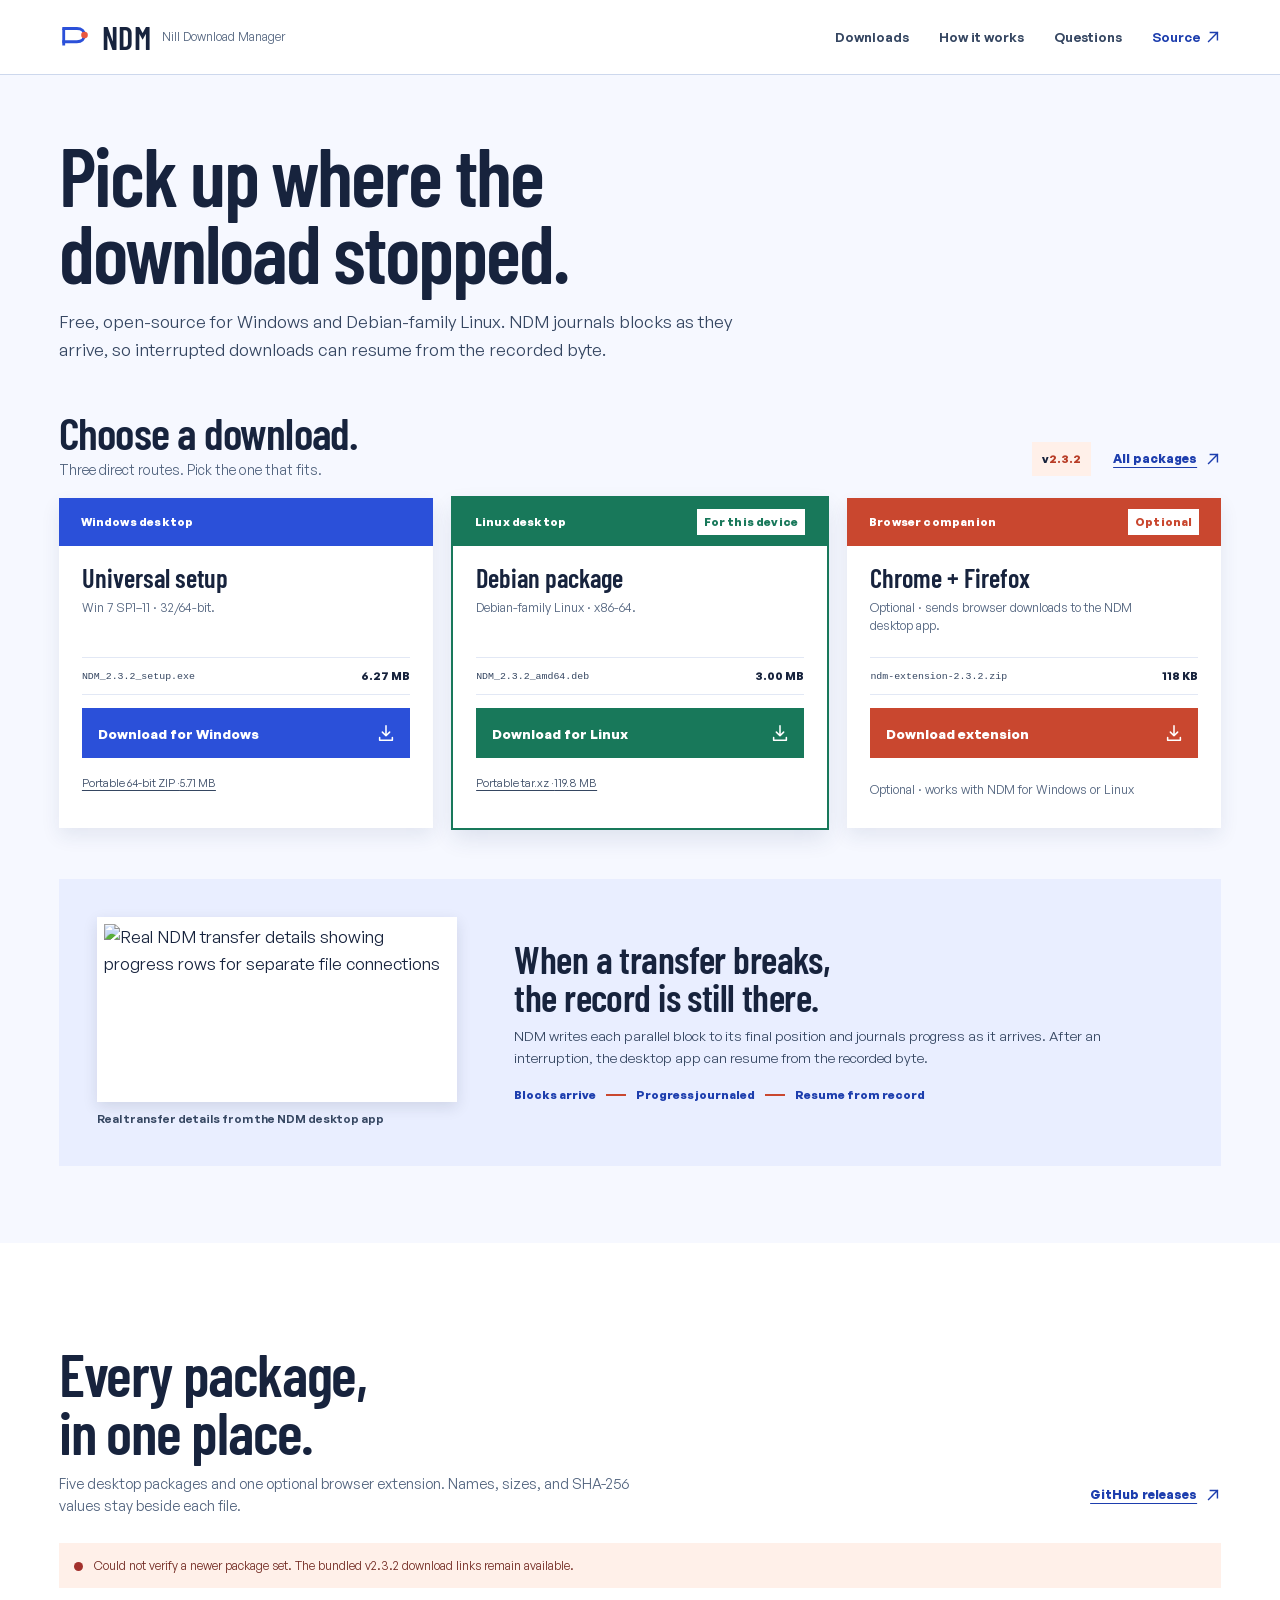
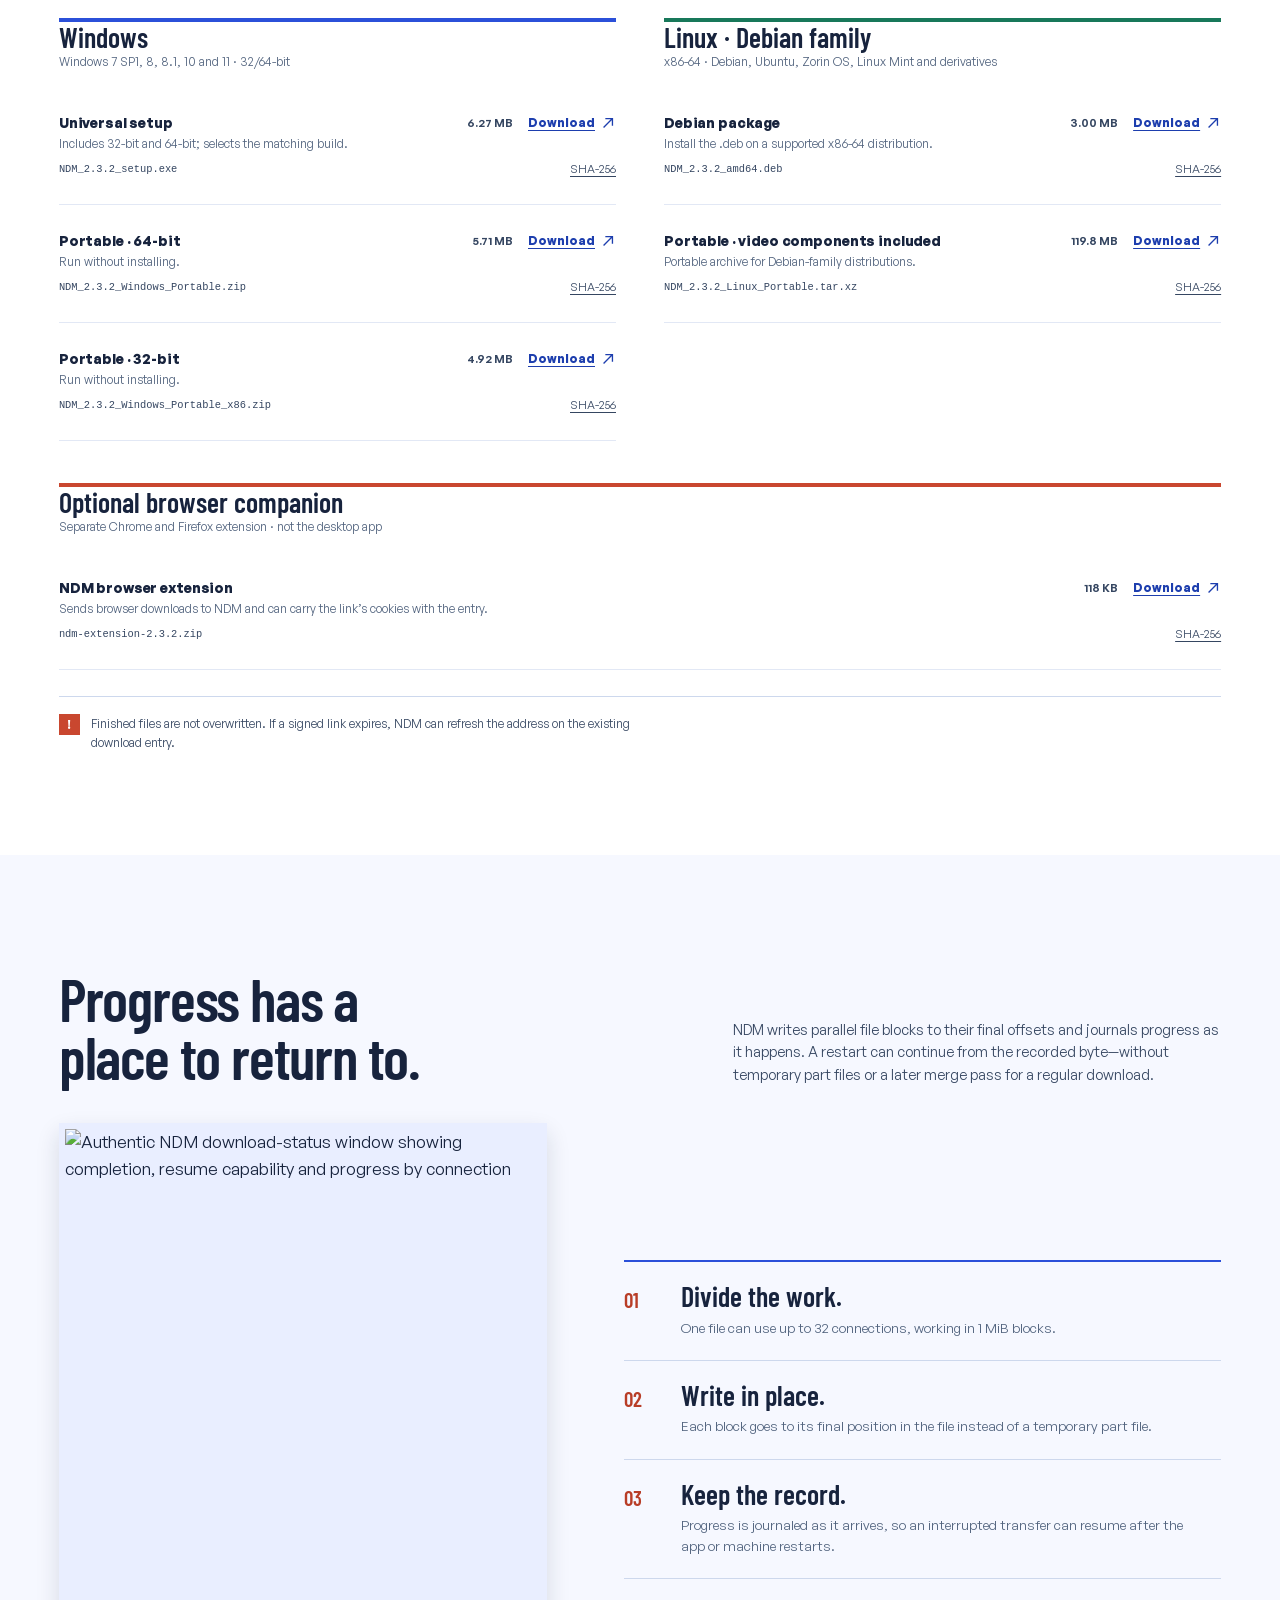
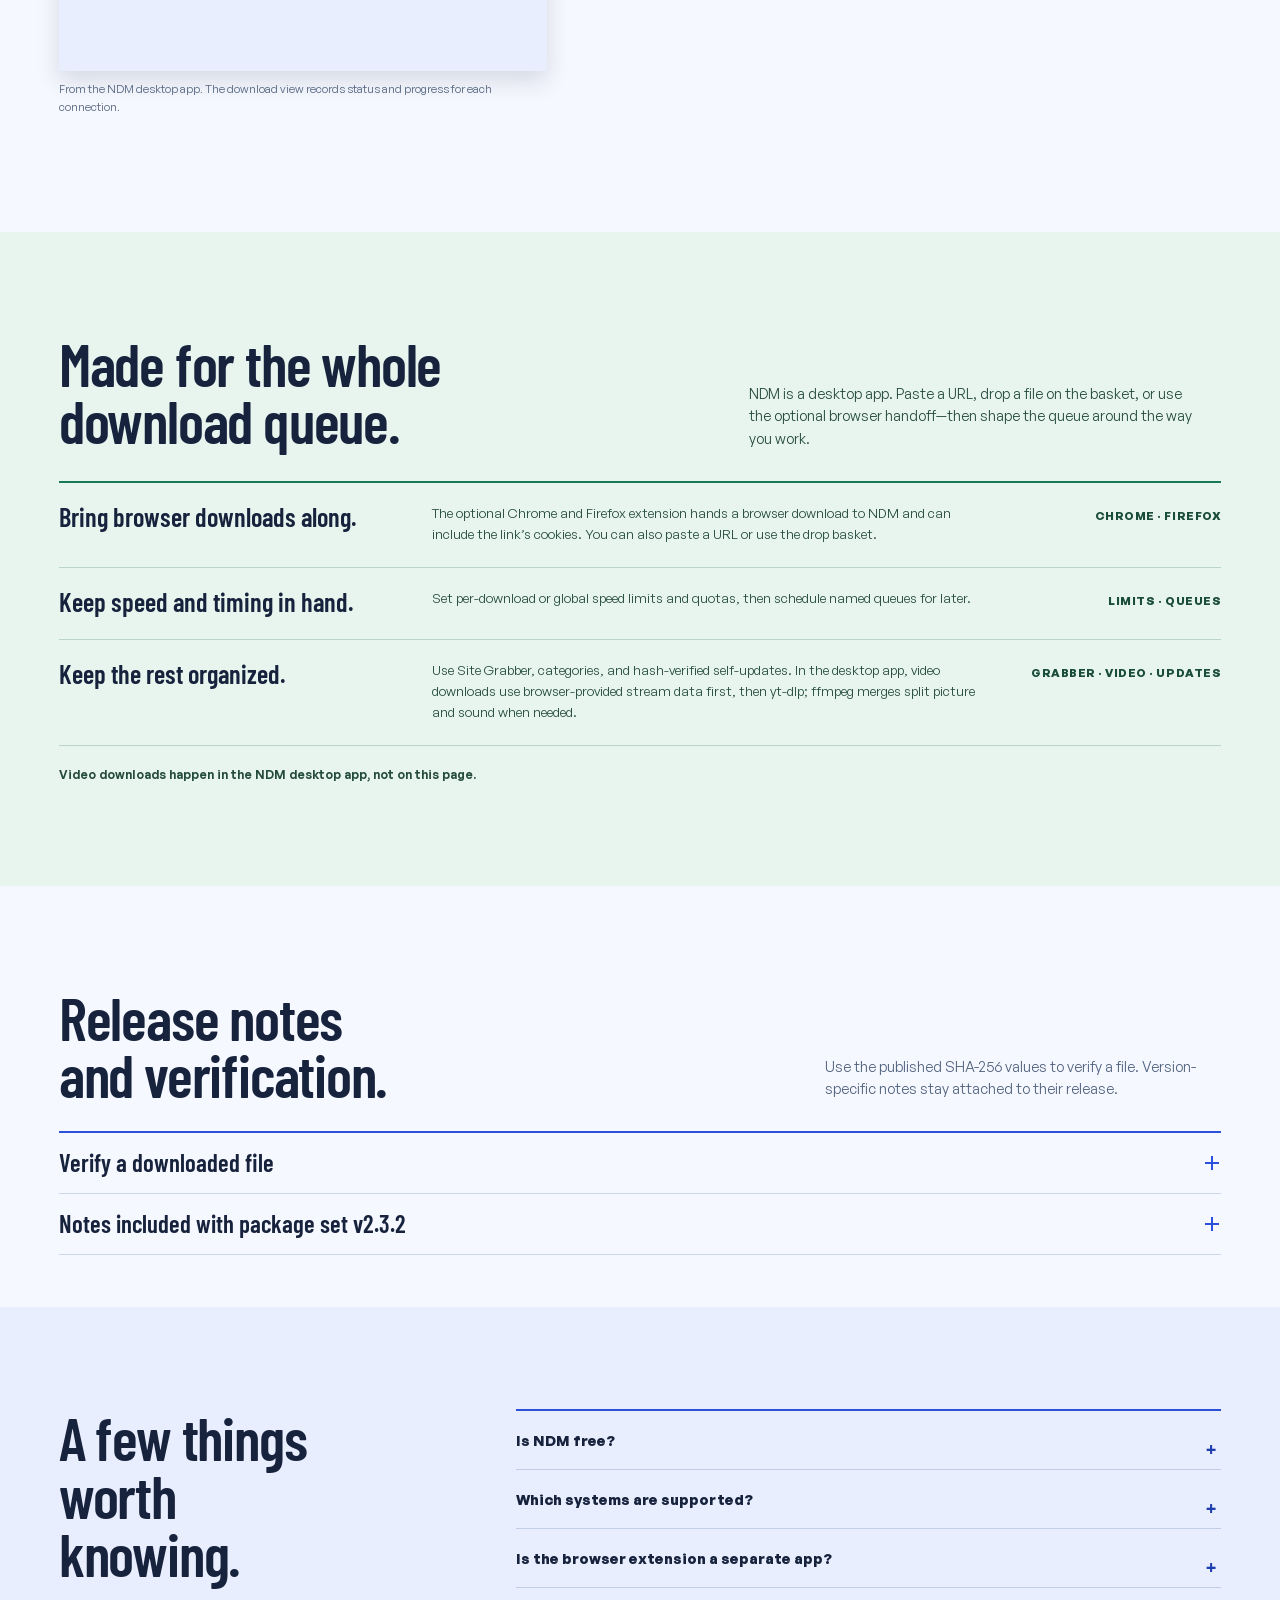
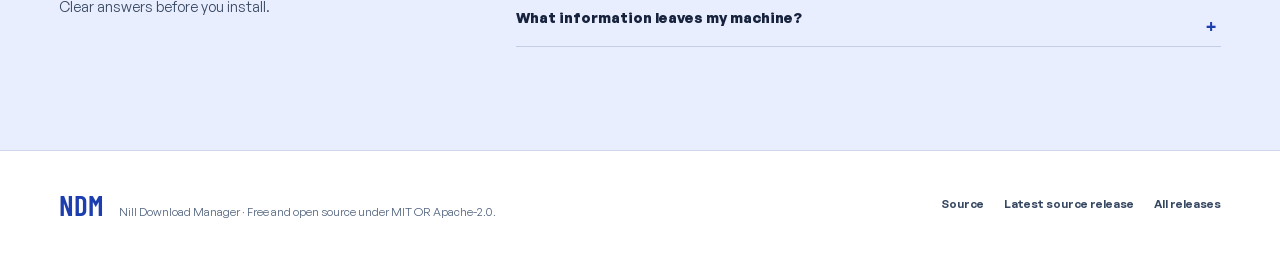
==== commit d7ec0ad9: "Fix route-map page for release 2.3.2" ====
--- a/index.template.html
+++ b/index.template.html
@@ -54,7 +54,7 @@
             <p>Three direct routes. Pick the one that fits.</p>
           </div>
           <div class="map-head-aside">
-            <span class="release-pill" aria-label="Current downloadable package set"><strong>v<span data-ver>2.3.1</span></strong></span>
+            <span class="release-pill" aria-label="Current downloadable package set"><strong>v<span data-ver>2.3.2</span></strong></span>
             <a class="all-packages-link" href="#packages">All packages
             <svg viewBox="0 0 18 18" aria-hidden="true"><path d="M4 14 14 4M6 4h8v8" fill="none" stroke="currentColor" stroke-width="1.6" stroke-linecap="square"/></svg>
             </a>
@@ -70,12 +70,12 @@
             <div class="route-body">
               <h3>Universal setup</h3>
               <p>Win 7 SP1–11 · 32/64-bit.</p>
-              <div class="route-file"><code data-filename="win_setup">NDM_2.3.1_setup.exe</code><span data-size="win_setup">6.24 MB</span></div>
-              <a class="route-button" id="hero-download" data-get="win_setup" href="https://github.com/JAHURULNILL/ndm/releases/download/v2.3.1/NDM_2.3.1_setup.exe">
+              <div class="route-file"><code data-filename="win_setup">NDM_2.3.2_setup.exe</code><span data-size="win_setup">6.27 MB</span></div>
+              <a class="route-button" id="hero-download" data-get="win_setup" href="https://github.com/JAHURULNILL/ndm/releases/download/v2.3.2/NDM_2.3.2_setup.exe">
                 <span id="hero-download-label">Download for Windows</span>
                 <svg viewBox="0 0 22 22" aria-hidden="true"><path d="M11 3v11m0 0 4-4m-4 4-4-4M4 16v3h14v-3" fill="none" stroke="currentColor" stroke-width="1.7" stroke-linecap="round" stroke-linejoin="round"/></svg>
               </a>
-              <a class="route-alternate" id="alternate-package" data-get="win" href="https://github.com/JAHURULNILL/ndm/releases/download/v2.3.1/NDM_2.3.1_Windows_Portable.zip">Portable 64-bit ZIP · <span data-size="win">5.68 MB</span></a>
+              <a class="route-alternate" id="alternate-package" data-get="win" href="https://github.com/JAHURULNILL/ndm/releases/download/v2.3.2/NDM_2.3.2_Windows_Portable.zip">Portable 64-bit ZIP · <span data-size="win">5.71 MB</span></a>
             </div>
           </article>
 
@@ -87,12 +87,12 @@
             <div class="route-body">
               <h3>Debian package</h3>
               <p>Debian-family Linux · x86-64.</p>
-              <div class="route-file"><code data-filename="deb">NDM_2.3.1_amd64.deb</code><span data-size="deb">2.98 MB</span></div>
-              <a class="route-button" data-get="deb" href="https://github.com/JAHURULNILL/ndm/releases/download/v2.3.1/NDM_2.3.1_amd64.deb">
+              <div class="route-file"><code data-filename="deb">NDM_2.3.2_amd64.deb</code><span data-size="deb">3.00 MB</span></div>
+              <a class="route-button" data-get="deb" href="https://github.com/JAHURULNILL/ndm/releases/download/v2.3.2/NDM_2.3.2_amd64.deb">
                 <span>Download for Linux</span>
                 <svg viewBox="0 0 22 22" aria-hidden="true"><path d="M11 3v11m0 0 4-4m-4 4-4-4M4 16v3h14v-3" fill="none" stroke="currentColor" stroke-width="1.7" stroke-linecap="round" stroke-linejoin="round"/></svg>
               </a>
-              <a class="route-alternate" data-get="linux_portable" href="https://github.com/JAHURULNILL/ndm/releases/download/v2.3.1/NDM_2.3.1_Linux_Portable.tar.xz">Portable tar.xz · <span data-size="linux_portable">119.8 MB</span></a>
+              <a class="route-alternate" data-get="linux_portable" href="https://github.com/JAHURULNILL/ndm/releases/download/v2.3.2/NDM_2.3.2_Linux_Portable.tar.xz">Portable tar.xz · <span data-size="linux_portable">119.8 MB</span></a>
             </div>
           </article>
 
@@ -104,8 +104,8 @@
             <div class="route-body">
               <h3>Chrome + Firefox</h3>
               <p>Optional · sends browser downloads to the NDM desktop app.</p>
-              <div class="route-file"><code data-filename="ext">ndm-extension-2.3.1.zip</code><span data-size="ext">107 KB</span></div>
-              <a class="route-button" data-get="ext" aria-label="Download the optional Chrome and Firefox browser extension ZIP" href="https://github.com/JAHURULNILL/ndm/releases/download/v2.3.1/ndm-extension-2.3.1.zip">
+              <div class="route-file"><code data-filename="ext">ndm-extension-2.3.2.zip</code><span data-size="ext">118 KB</span></div>
+              <a class="route-button" data-get="ext" aria-label="Download the optional Chrome and Firefox browser extension ZIP" href="https://github.com/JAHURULNILL/ndm/releases/download/v2.3.2/ndm-extension-2.3.2.zip">
                 <span>Download extension</span>
                 <svg viewBox="0 0 22 22" aria-hidden="true"><path d="M11 3v11m0 0 4-4m-4 4-4-4M4 16v3h14v-3" fill="none" stroke="currentColor" stroke-width="1.7" stroke-linecap="round" stroke-linejoin="round"/></svg>
               </a>
@@ -144,55 +144,55 @@
         </div>
         <div class="availability-note" id="release-status" data-status="static" role="status" aria-live="polite">
           <span class="availability-mark" aria-hidden="true"></span>
-          <p id="release-status-copy">Bundled downloadable files: v2.3.1. A newer package set is used only when all six files and their SHA-256 values are available.</p>
+          <p id="release-status-copy">Bundled downloadable files: v2.3.2. A newer package set is used only when all six files and their SHA-256 values are available.</p>
         </div>
 
         <div class="package-groups">
           <section class="package-group package-windows" aria-labelledby="windows-group-title">
             <div class="group-heading"><h3 id="windows-group-title">Windows</h3><p>Windows 7 SP1, 8, 8.1, 10 and 11 · 32/64-bit</p></div>
             <article class="package-row">
-              <div class="package-identity"><h4>Universal setup</h4><p>Includes 32-bit and 64-bit; selects the matching build.</p><code class="package-filename" data-filename="win_setup">NDM_2.3.1_setup.exe</code></div>
-              <span class="package-size" data-size="win_setup">6.24 MB</span>
-              <a class="package-download" data-get="win_setup" href="https://github.com/JAHURULNILL/ndm/releases/download/v2.3.1/NDM_2.3.1_setup.exe">Download <span class="sr-only">Windows universal setup</span><svg viewBox="0 0 18 18" aria-hidden="true"><path d="M4 14 14 4M6 4h8v8" fill="none" stroke="currentColor" stroke-width="1.5"/></svg></a>
-              <details class="hash-details"><summary>SHA-256</summary><div class="hash-copy-line"><code data-hash="win_setup">b5d28be8e4b9cd795fac2064f7b1001ec1063cb98b0540ed871253929bbe6155</code><button type="button" class="copy-hash" data-copy-hash="win_setup" aria-label="Copy SHA-256 for Windows universal setup">Copy</button><span class="copy-status" data-copy-status="win_setup" aria-live="polite"></span></div></details>
-            </article>
-            <article class="package-row">
-              <div class="package-identity"><h4>Portable · 64-bit</h4><p>Run without installing.</p><code class="package-filename" data-filename="win">NDM_2.3.1_Windows_Portable.zip</code></div>
-              <span class="package-size" data-size="win">5.68 MB</span>
-              <a class="package-download" data-get="win" href="https://github.com/JAHURULNILL/ndm/releases/download/v2.3.1/NDM_2.3.1_Windows_Portable.zip">Download <span class="sr-only">64-bit Windows portable</span><svg viewBox="0 0 18 18" aria-hidden="true"><path d="M4 14 14 4M6 4h8v8" fill="none" stroke="currentColor" stroke-width="1.5"/></svg></a>
-              <details class="hash-details"><summary>SHA-256</summary><div class="hash-copy-line"><code data-hash="win">405af6814bebd2598c569820878987d3f3fde9da782255e0c9b5143b53799da5</code><button type="button" class="copy-hash" data-copy-hash="win" aria-label="Copy SHA-256 for Windows 64-bit portable package">Copy</button><span class="copy-status" data-copy-status="win" aria-live="polite"></span></div></details>
-            </article>
-            <article class="package-row">
-              <div class="package-identity"><h4>Portable · 32-bit</h4><p>Run without installing.</p><code class="package-filename" data-filename="win_x86">NDM_2.3.1_Windows_Portable_x86.zip</code></div>
-              <span class="package-size" data-size="win_x86">4.90 MB</span>
-              <a class="package-download" data-get="win_x86" href="https://github.com/JAHURULNILL/ndm/releases/download/v2.3.1/NDM_2.3.1_Windows_Portable_x86.zip">Download <span class="sr-only">32-bit Windows portable</span><svg viewBox="0 0 18 18" aria-hidden="true"><path d="M4 14 14 4M6 4h8v8" fill="none" stroke="currentColor" stroke-width="1.5"/></svg></a>
-              <details class="hash-details"><summary>SHA-256</summary><div class="hash-copy-line"><code data-hash="win_x86">7f8e94d4b07537763443b0314b056785c2a94f9c6eae0c9f4ce40c31ef98994d</code><button type="button" class="copy-hash" data-copy-hash="win_x86" aria-label="Copy SHA-256 for Windows 32-bit portable package">Copy</button><span class="copy-status" data-copy-status="win_x86" aria-live="polite"></span></div></details>
+              <div class="package-identity"><h4>Universal setup</h4><p>Includes 32-bit and 64-bit; selects the matching build.</p><code class="package-filename" data-filename="win_setup">NDM_2.3.2_setup.exe</code></div>
+              <span class="package-size" data-size="win_setup">6.27 MB</span>
+              <a class="package-download" data-get="win_setup" href="https://github.com/JAHURULNILL/ndm/releases/download/v2.3.2/NDM_2.3.2_setup.exe">Download <span class="sr-only">Windows universal setup</span><svg viewBox="0 0 18 18" aria-hidden="true"><path d="M4 14 14 4M6 4h8v8" fill="none" stroke="currentColor" stroke-width="1.5"/></svg></a>
+              <details class="hash-details"><summary>SHA-256</summary><div class="hash-copy-line"><code data-hash="win_setup">7b255d460e281471e2e07140d69f17ac69faf6e8371650c297c528ec798fa2c1</code><button type="button" class="copy-hash" data-copy-hash="win_setup" aria-label="Copy SHA-256 for Windows universal setup">Copy</button><span class="copy-status" data-copy-status="win_setup" aria-live="polite"></span></div></details>
+            </article>
+            <article class="package-row">
+              <div class="package-identity"><h4>Portable · 64-bit</h4><p>Run without installing.</p><code class="package-filename" data-filename="win">NDM_2.3.2_Windows_Portable.zip</code></div>
+              <span class="package-size" data-size="win">5.71 MB</span>
+              <a class="package-download" data-get="win" href="https://github.com/JAHURULNILL/ndm/releases/download/v2.3.2/NDM_2.3.2_Windows_Portable.zip">Download <span class="sr-only">64-bit Windows portable</span><svg viewBox="0 0 18 18" aria-hidden="true"><path d="M4 14 14 4M6 4h8v8" fill="none" stroke="currentColor" stroke-width="1.5"/></svg></a>
+              <details class="hash-details"><summary>SHA-256</summary><div class="hash-copy-line"><code data-hash="win">77c47a751ae91ae3bbc4fafb5d656061048c58d0f53ec4e0a4854167b472e531</code><button type="button" class="copy-hash" data-copy-hash="win" aria-label="Copy SHA-256 for Windows 64-bit portable package">Copy</button><span class="copy-status" data-copy-status="win" aria-live="polite"></span></div></details>
+            </article>
+            <article class="package-row">
+              <div class="package-identity"><h4>Portable · 32-bit</h4><p>Run without installing.</p><code class="package-filename" data-filename="win_x86">NDM_2.3.2_Windows_Portable_x86.zip</code></div>
+              <span class="package-size" data-size="win_x86">4.92 MB</span>
+              <a class="package-download" data-get="win_x86" href="https://github.com/JAHURULNILL/ndm/releases/download/v2.3.2/NDM_2.3.2_Windows_Portable_x86.zip">Download <span class="sr-only">32-bit Windows portable</span><svg viewBox="0 0 18 18" aria-hidden="true"><path d="M4 14 14 4M6 4h8v8" fill="none" stroke="currentColor" stroke-width="1.5"/></svg></a>
+              <details class="hash-details"><summary>SHA-256</summary><div class="hash-copy-line"><code data-hash="win_x86">1457d0864bc405f6c8cb880f35853de571ee1d0eb2dfec6b02a8fac47a410623</code><button type="button" class="copy-hash" data-copy-hash="win_x86" aria-label="Copy SHA-256 for Windows 32-bit portable package">Copy</button><span class="copy-status" data-copy-status="win_x86" aria-live="polite"></span></div></details>
             </article>
           </section>
 
           <section class="package-group package-linux" aria-labelledby="linux-group-title">
             <div class="group-heading"><h3 id="linux-group-title">Linux · Debian family</h3><p>x86-64 · Debian, Ubuntu, Zorin OS, Linux Mint and derivatives</p></div>
             <article class="package-row">
-              <div class="package-identity"><h4>Debian package</h4><p>Install the .deb on a supported x86-64 distribution.</p><code class="package-filename" data-filename="deb">NDM_2.3.1_amd64.deb</code></div>
-              <span class="package-size" data-size="deb">2.98 MB</span>
-              <a class="package-download" data-get="deb" href="https://github.com/JAHURULNILL/ndm/releases/download/v2.3.1/NDM_2.3.1_amd64.deb">Download <span class="sr-only">Linux Debian package</span><svg viewBox="0 0 18 18" aria-hidden="true"><path d="M4 14 14 4M6 4h8v8" fill="none" stroke="currentColor" stroke-width="1.5"/></svg></a>
-              <details class="hash-details"><summary>SHA-256</summary><div class="hash-copy-line"><code data-hash="deb">571a77589bd0b2f2989f74572a6649a00de3546ad259f9022ea723224ebb628f</code><button type="button" class="copy-hash" data-copy-hash="deb" aria-label="Copy SHA-256 for Linux Debian package">Copy</button><span class="copy-status" data-copy-status="deb" aria-live="polite"></span></div></details>
-            </article>
-            <article class="package-row">
-              <div class="package-identity"><h4>Portable · video components included</h4><p>Portable archive for Debian-family distributions.</p><code class="package-filename" data-filename="linux_portable">NDM_2.3.1_Linux_Portable.tar.xz</code></div>
+              <div class="package-identity"><h4>Debian package</h4><p>Install the .deb on a supported x86-64 distribution.</p><code class="package-filename" data-filename="deb">NDM_2.3.2_amd64.deb</code></div>
+              <span class="package-size" data-size="deb">3.00 MB</span>
+              <a class="package-download" data-get="deb" href="https://github.com/JAHURULNILL/ndm/releases/download/v2.3.2/NDM_2.3.2_amd64.deb">Download <span class="sr-only">Linux Debian package</span><svg viewBox="0 0 18 18" aria-hidden="true"><path d="M4 14 14 4M6 4h8v8" fill="none" stroke="currentColor" stroke-width="1.5"/></svg></a>
+              <details class="hash-details"><summary>SHA-256</summary><div class="hash-copy-line"><code data-hash="deb">77114d07fb2605768c469effeb04c562cf68533e86afb4802e1a3e922dbf65f2</code><button type="button" class="copy-hash" data-copy-hash="deb" aria-label="Copy SHA-256 for Linux Debian package">Copy</button><span class="copy-status" data-copy-status="deb" aria-live="polite"></span></div></details>
+            </article>
+            <article class="package-row">
+              <div class="package-identity"><h4>Portable · video components included</h4><p>Portable archive for Debian-family distributions.</p><code class="package-filename" data-filename="linux_portable">NDM_2.3.2_Linux_Portable.tar.xz</code></div>
               <span class="package-size" data-size="linux_portable">119.8 MB</span>
-              <a class="package-download" data-get="linux_portable" href="https://github.com/JAHURULNILL/ndm/releases/download/v2.3.1/NDM_2.3.1_Linux_Portable.tar.xz">Download <span class="sr-only">Linux portable tarball</span><svg viewBox="0 0 18 18" aria-hidden="true"><path d="M4 14 14 4M6 4h8v8" fill="none" stroke="currentColor" stroke-width="1.5"/></svg></a>
-              <details class="hash-details"><summary>SHA-256</summary><div class="hash-copy-line"><code data-hash="linux_portable">3307ceb0870d84ac41ff909a0cc052989d5da0168e681110548e4c20003dd2a0</code><button type="button" class="copy-hash" data-copy-hash="linux_portable" aria-label="Copy SHA-256 for Linux portable tarball">Copy</button><span class="copy-status" data-copy-status="linux_portable" aria-live="polite"></span></div></details>
+              <a class="package-download" data-get="linux_portable" href="https://github.com/JAHURULNILL/ndm/releases/download/v2.3.2/NDM_2.3.2_Linux_Portable.tar.xz">Download <span class="sr-only">Linux portable tarball</span><svg viewBox="0 0 18 18" aria-hidden="true"><path d="M4 14 14 4M6 4h8v8" fill="none" stroke="currentColor" stroke-width="1.5"/></svg></a>
+              <details class="hash-details"><summary>SHA-256</summary><div class="hash-copy-line"><code data-hash="linux_portable">d6fbac7bb16107bbaf91ae0224cfef7557df00250caf5afda70ac236f0f117a8</code><button type="button" class="copy-hash" data-copy-hash="linux_portable" aria-label="Copy SHA-256 for Linux portable tarball">Copy</button><span class="copy-status" data-copy-status="linux_portable" aria-live="polite"></span></div></details>
             </article>
           </section>
 
           <section class="package-group extension-group" aria-labelledby="extension-group-title">
             <div class="group-heading"><h3 id="extension-group-title">Optional browser companion</h3><p>Separate Chrome and Firefox extension · not the desktop app</p></div>
             <article class="package-row">
-              <div class="package-identity"><h4>NDM browser extension</h4><p>Sends browser downloads to NDM and can carry the link’s cookies with the entry.</p><code class="package-filename" data-filename="ext">ndm-extension-2.3.1.zip</code></div>
-              <span class="package-size" data-size="ext">107 KB</span>
-              <a class="package-download" data-get="ext" href="https://github.com/JAHURULNILL/ndm/releases/download/v2.3.1/ndm-extension-2.3.1.zip">Download <span class="sr-only">Chrome and Firefox extension</span><svg viewBox="0 0 18 18" aria-hidden="true"><path d="M4 14 14 4M6 4h8v8" fill="none" stroke="currentColor" stroke-width="1.5"/></svg></a>
-              <details class="hash-details"><summary>SHA-256</summary><div class="hash-copy-line"><code data-hash="ext">44aeb8ce63252a041eee4a3056ce1a4552094fa14941c387922720d6de67694f</code><button type="button" class="copy-hash" data-copy-hash="ext" aria-label="Copy SHA-256 for the browser extension">Copy</button><span class="copy-status" data-copy-status="ext" aria-live="polite"></span></div></details>
+              <div class="package-identity"><h4>NDM browser extension</h4><p>Sends browser downloads to NDM and can carry the link’s cookies with the entry.</p><code class="package-filename" data-filename="ext">ndm-extension-2.3.2.zip</code></div>
+              <span class="package-size" data-size="ext">118 KB</span>
+              <a class="package-download" data-get="ext" href="https://github.com/JAHURULNILL/ndm/releases/download/v2.3.2/ndm-extension-2.3.2.zip">Download <span class="sr-only">Chrome and Firefox extension</span><svg viewBox="0 0 18 18" aria-hidden="true"><path d="M4 14 14 4M6 4h8v8" fill="none" stroke="currentColor" stroke-width="1.5"/></svg></a>
+              <details class="hash-details"><summary>SHA-256</summary><div class="hash-copy-line"><code data-hash="ext">bb68913d4f421627d1ba9bf10661128d1a52fe24adafbe38f96de955519c858c</code><button type="button" class="copy-hash" data-copy-hash="ext" aria-label="Copy SHA-256 for the browser extension">Copy</button><span class="copy-status" data-copy-status="ext" aria-live="polite"></span></div></details>
             </article>
           </section>
         </div>
@@ -241,26 +241,24 @@
           <summary><span>Verify a downloaded file</span><span class="accordion-mark" aria-hidden="true"></span></summary>
           <div class="detail-copy">
             <p>Compare a file’s SHA-256 with the value shown beside its package before running it.</p>
-            <pre><code>Get-FileHash .\NDM_2.3.1_setup.exe -Algorithm SHA256
-sha256sum NDM_2.3.1_amd64.deb</code></pre>
+            <pre><code>Get-FileHash .\NDM_2.3.2_setup.exe -Algorithm SHA256
+sha256sum NDM_2.3.2_amd64.deb</code></pre>
             <p>The Windows setup contains both architectures and installs the one your machine needs. The Linux portable archive is larger because it includes the video components; the other files contain the application alone.</p>
           </div>
         </details>
-        <details class="detail-accordion">
-          <summary><span>Notes included with package set v2.3.1</span><span class="accordion-mark" aria-hidden="true"></span></summary>
+              <details class="detail-accordion">
+          <summary><span>Notes included with package set v2.3.2</span><span class="accordion-mark" aria-hidden="true"></span></summary>
           <div class="detail-copy release-notes-copy">
             <ol>
-              <li>Video downloads started from the browser now try the page’s loaded stream data first; yt-dlp remains the fallback for pasted links and pages without usable stream data.</li>
-              <li>The video picker reuses the probe it already performed, avoiding a second probe before a download starts.</li>
-              <li>If a video stream stalls, NDM refreshes its address and resumes from the byte reached instead of starting over.</li>
-              <li>Pause and resume work in every state, including while video is connecting; transfer rate and time remaining stay live while data moves.</li>
-              <li>Facebook picker requests stop after 20 seconds, feed links are normalized, and filenames use the post text; Facebook’s instant page-data picker is still being finished.</li>
-              <li>Entries that cannot connect can still be removed from the list. A real deletion failure and a full disk now produce clear messages instead of silent retries.</li>
-              <li>The browser extension’s file dialog now uses the same file-name, folder, size, resume-support and action layout as the app’s video picker.</li>
-              <li>Drawn icons now cover the toolbar, menus and file rows; focus rings and button states are clearer. Dark Theme and Categories Sidebar switches work and are remembered.</li>
-              <li>Updater downloads keep their real filenames, and the completion dialog fits inside the screen.</li>
+              <li>A download whose link expires in the middle no longer dies there. When the server answers a range with 403 or 410 — the signed address has lapsed — NDM re-resolves the address and resumes from the journal, for plain files and for browser-captured video alike. On the test rig, the two shapes that used to fail, at 44% and at 63%, now run to completion byte-identical. A paused download is never woken by the refresh, and if the file behind the link has changed, the entry restarts cleanly from zero instead of splicing two different files together.</li>
+              <li>Facebook’s picker is instant now, finishing what the last release started. A video on Facebook fills the picker from the page’s own data, the way YouTube already did — quality rows at once, on posts, watch pages and the feed, each video on a busy page offered on its own. A video the page cannot identify is reported plainly, instead of the picker probing the wrong address; and if Facebook changes its page structure, the picker falls back to the classic resolver on its own.</li>
+              <li>Connections that decay are recycled. Some servers hand each connection a fast burst and then clamp it to a trickle — the shape behind most “slower than the other manager” reports — and a download could sit at the clamped rate for the rest of the file. A connection whose rate falls below half of its own starting rate is now replaced, from the exact byte it had reached. Finishes on that server shape measure 2.3 times faster; steady connections are never touched.</li>
+              <li>A click in the browser lands sooner. The hand-off from the extension to the running app polls at shorter intervals on both sides of the native host, and the short wait before a Facebook probe now applies to YouTube only. A start that modelled at roughly 240 milliseconds now models at roughly 85 — about three times quicker from click to first byte.</li>
+              <li>The browser’s own identity travels with a capture. Downloads started from the browser used to present one fixed user agent, whatever browser sent them; they now present the capturing browser’s real one, alongside its cookies, so a session-bound server treats the download as the same visitor it served the page to.</li>
+              <li>The end of a download wastes less time. The last blocks of a file can split toward idle connections when one connection straggles; when the audio side of a video finishes, its connections join the video side instead of idling; and a merge whose audio is already AAC no longer re-encodes it — the silent nine seconds or so after a video’s last byte are now under a second.</li>
+              <li>And the fixes: pausing during a video’s stall recovery is honoured — the download no longer restarts itself behind a “paused” label; a redirect loop can no longer arrive disguised as a finished, empty file; very long file names are capped within filesystem limits in every case; the Finished progress dialog’s Cancel button closes it, as it always should have; and the Debian package declares the SVG icon library its toolbar needs, so a minimal system no longer loses the icons in silence.</li>
             </ol>
-            <p class="release-proof-note">The release was tested with the shipped Debian package, browser-extension handoff, a Debian ISO checked against its published SHA-256, pause/resume, the live update feed, CI builds, and a silent Windows setup install-and-launch check. The release notes also record that Windows list sorting and its glass download card were still to come, and that the Windows toolbar retained text buttons.</p>
+            <p class="release-proof-note">A note on proof: this release was exercised the way it is used, on the shipped .deb — the main window pictured on this page is that build. An update check against the live feed read “up to date”; a public file matched its published hash exactly; a full Debian ISO was paused at 86%, resumed, and finished byte-identical with Debian’s published SHA-256; and a video file completed. The self-healing was proven separately, on a rig that expires signed links in the middle of a download. It also passed all four CI builds: Linux, both Windows architectures’ test suites, and a silent install-and-launch check of the universal setup.</p>
           </div>
         </details>
       </div>
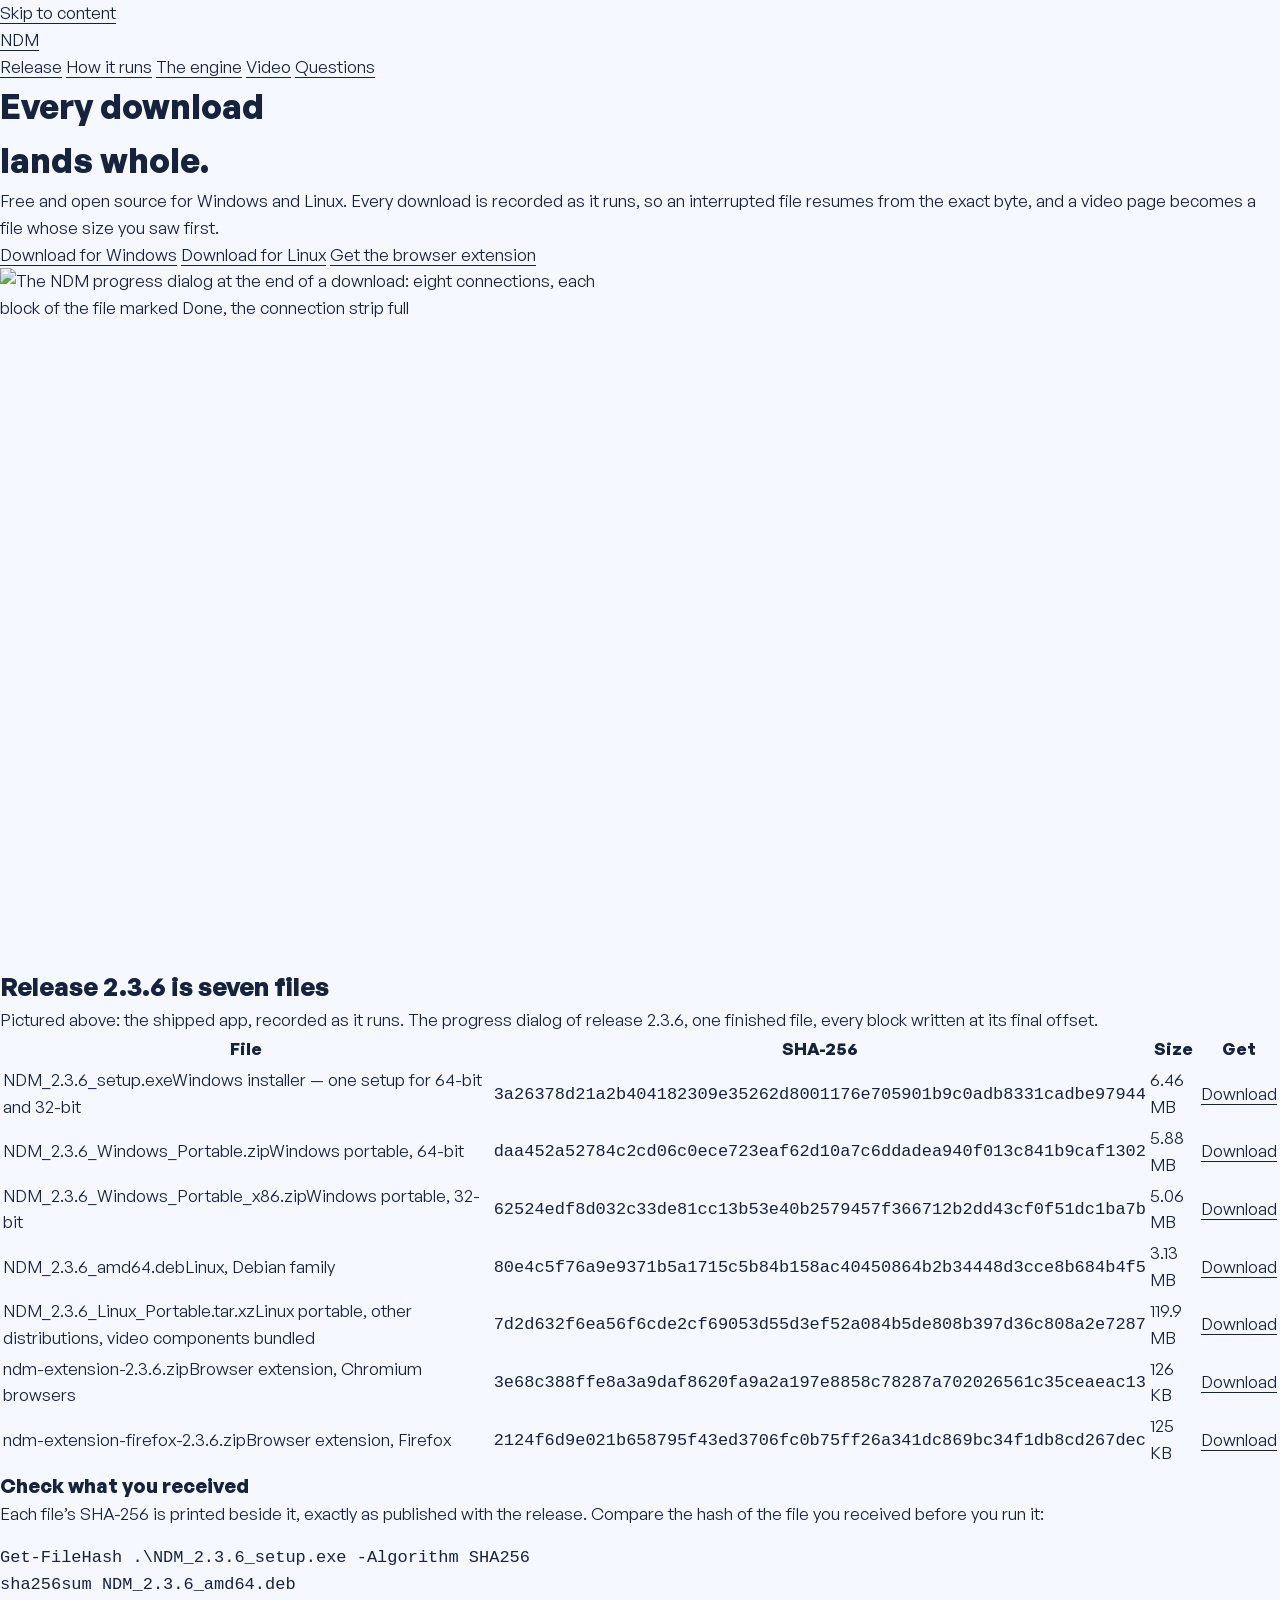
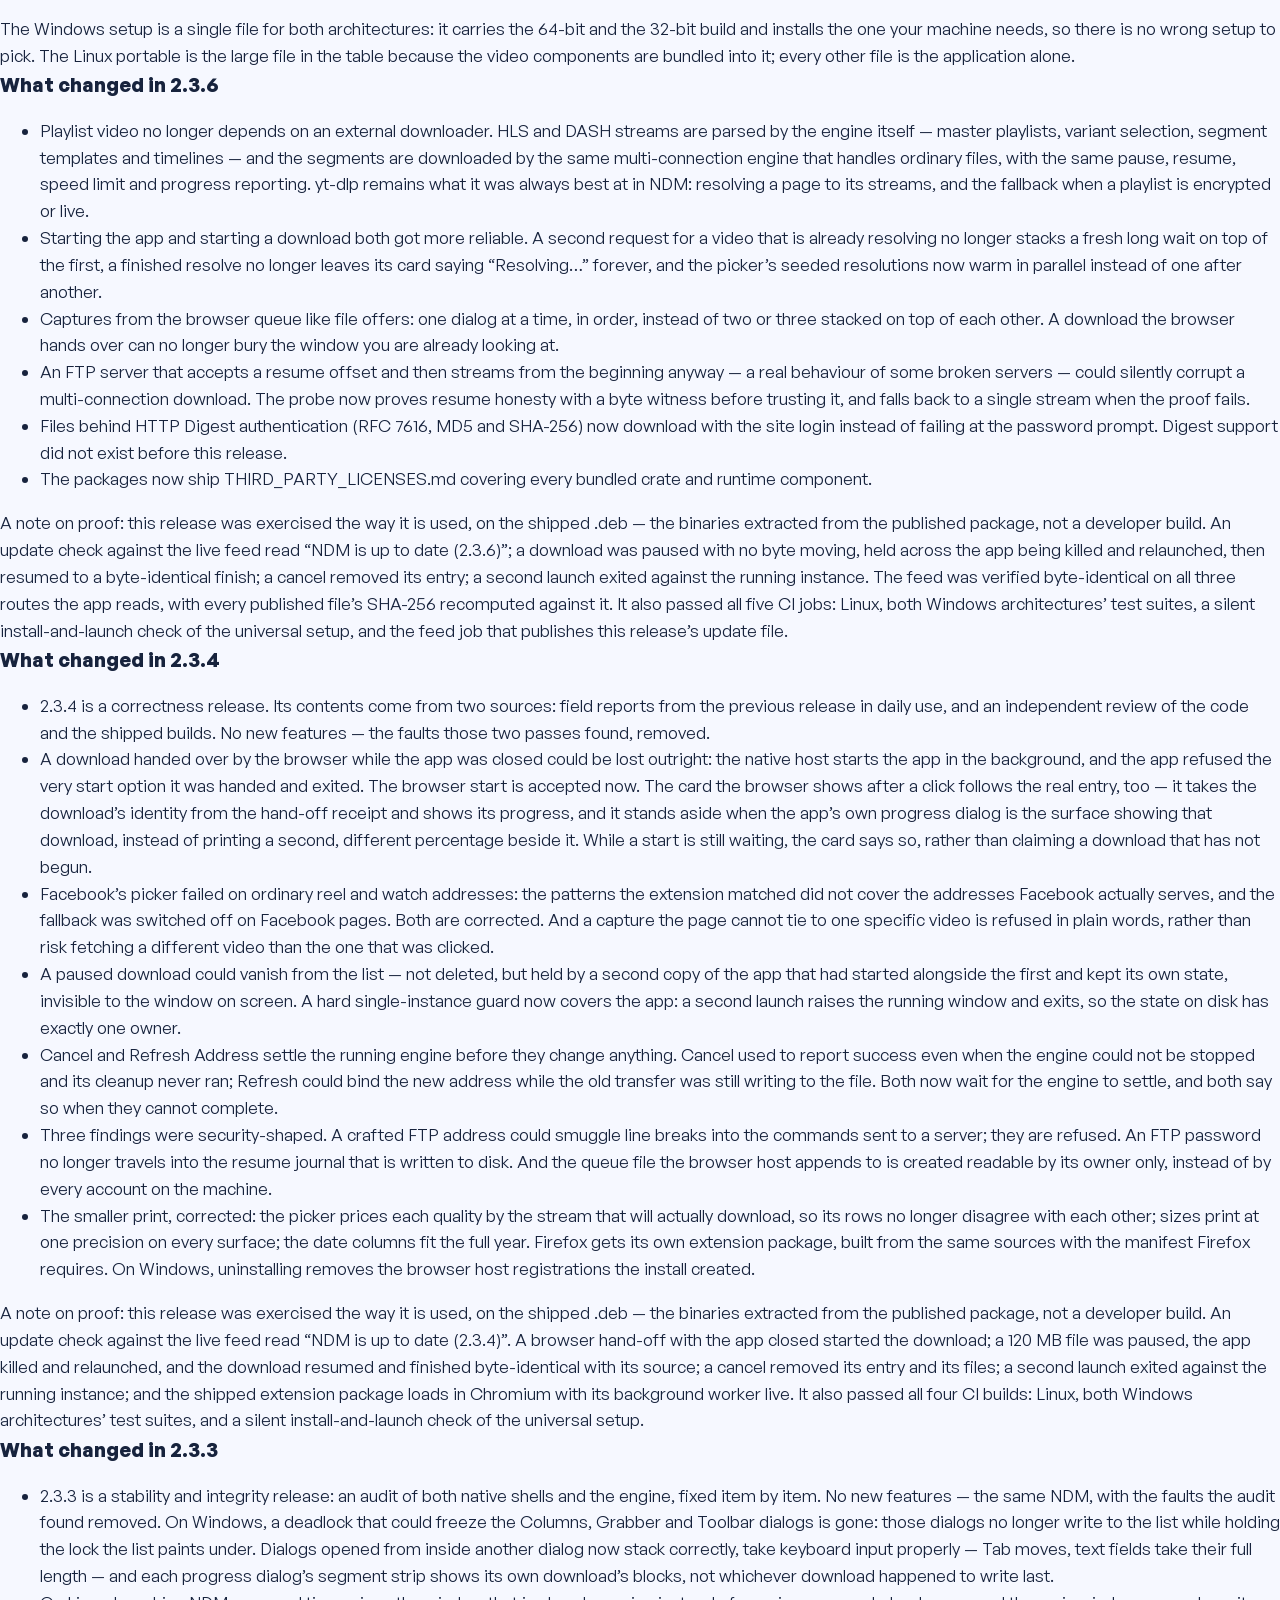
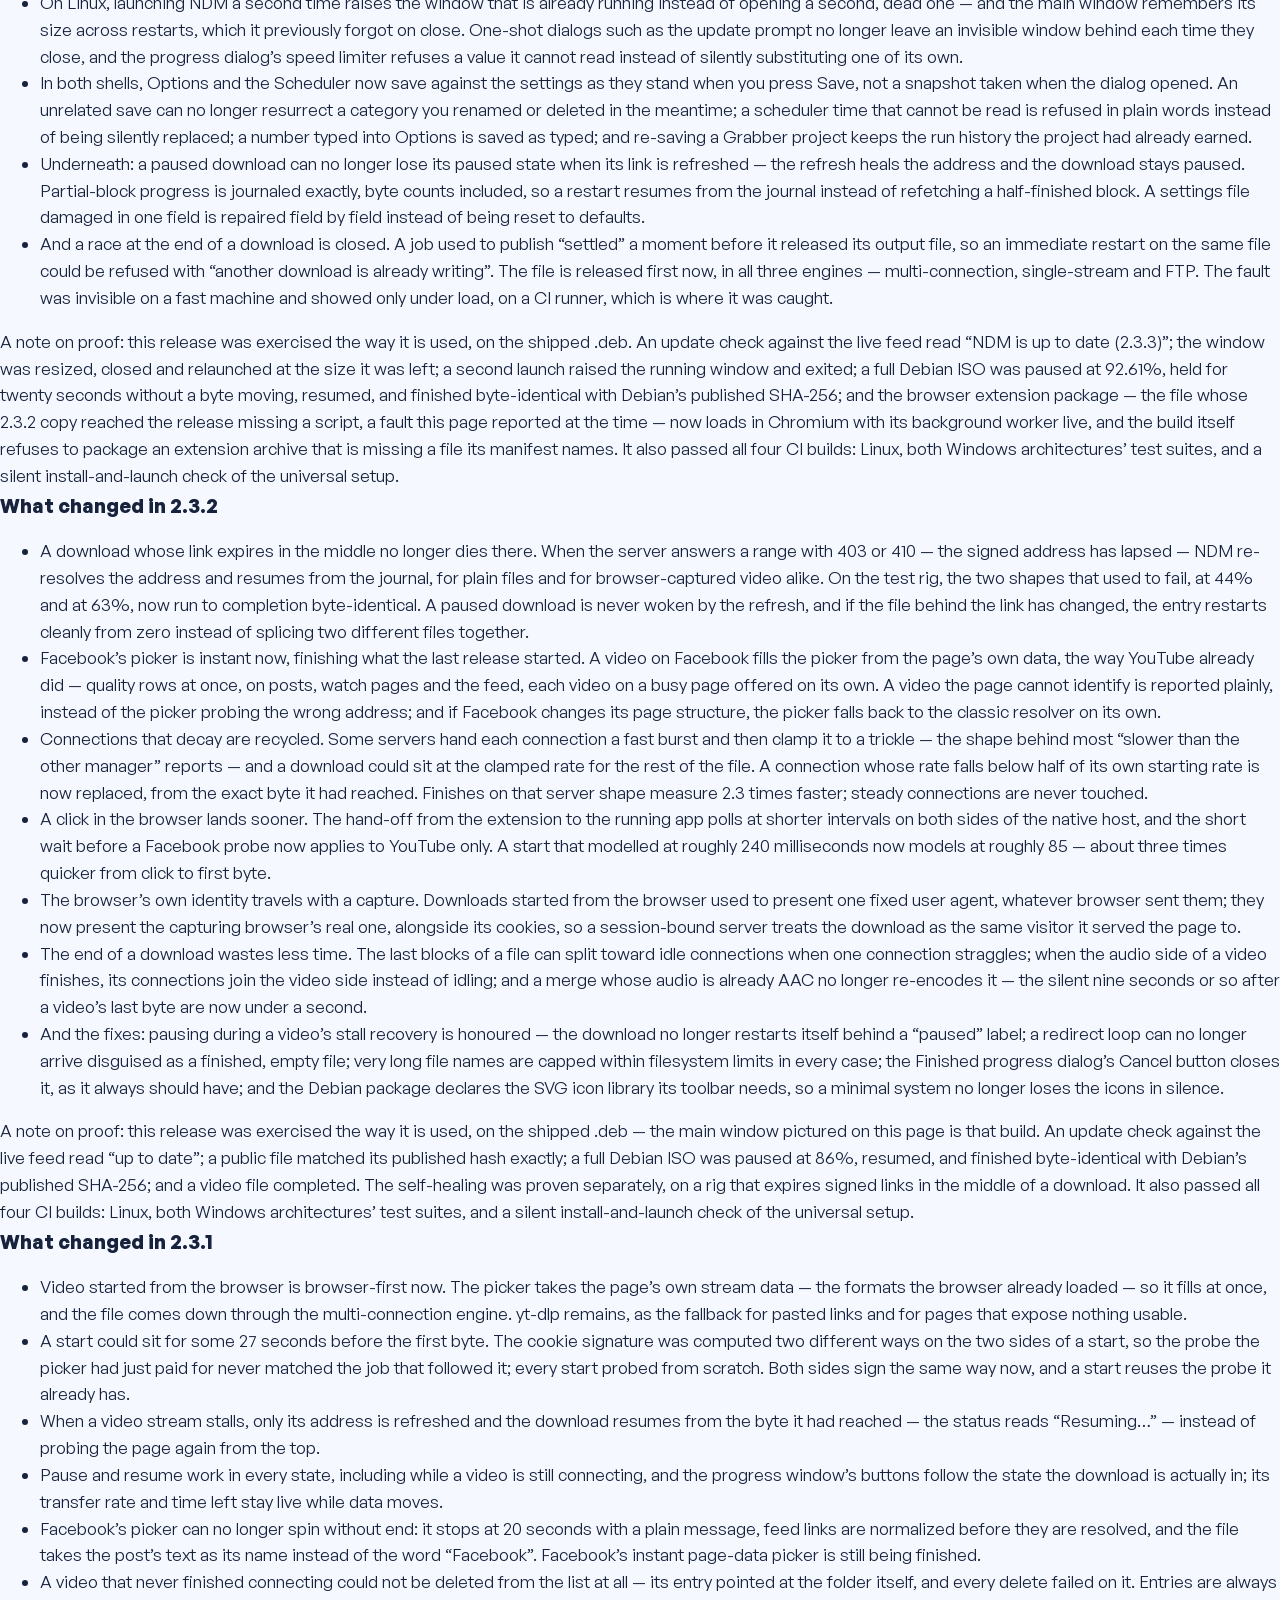
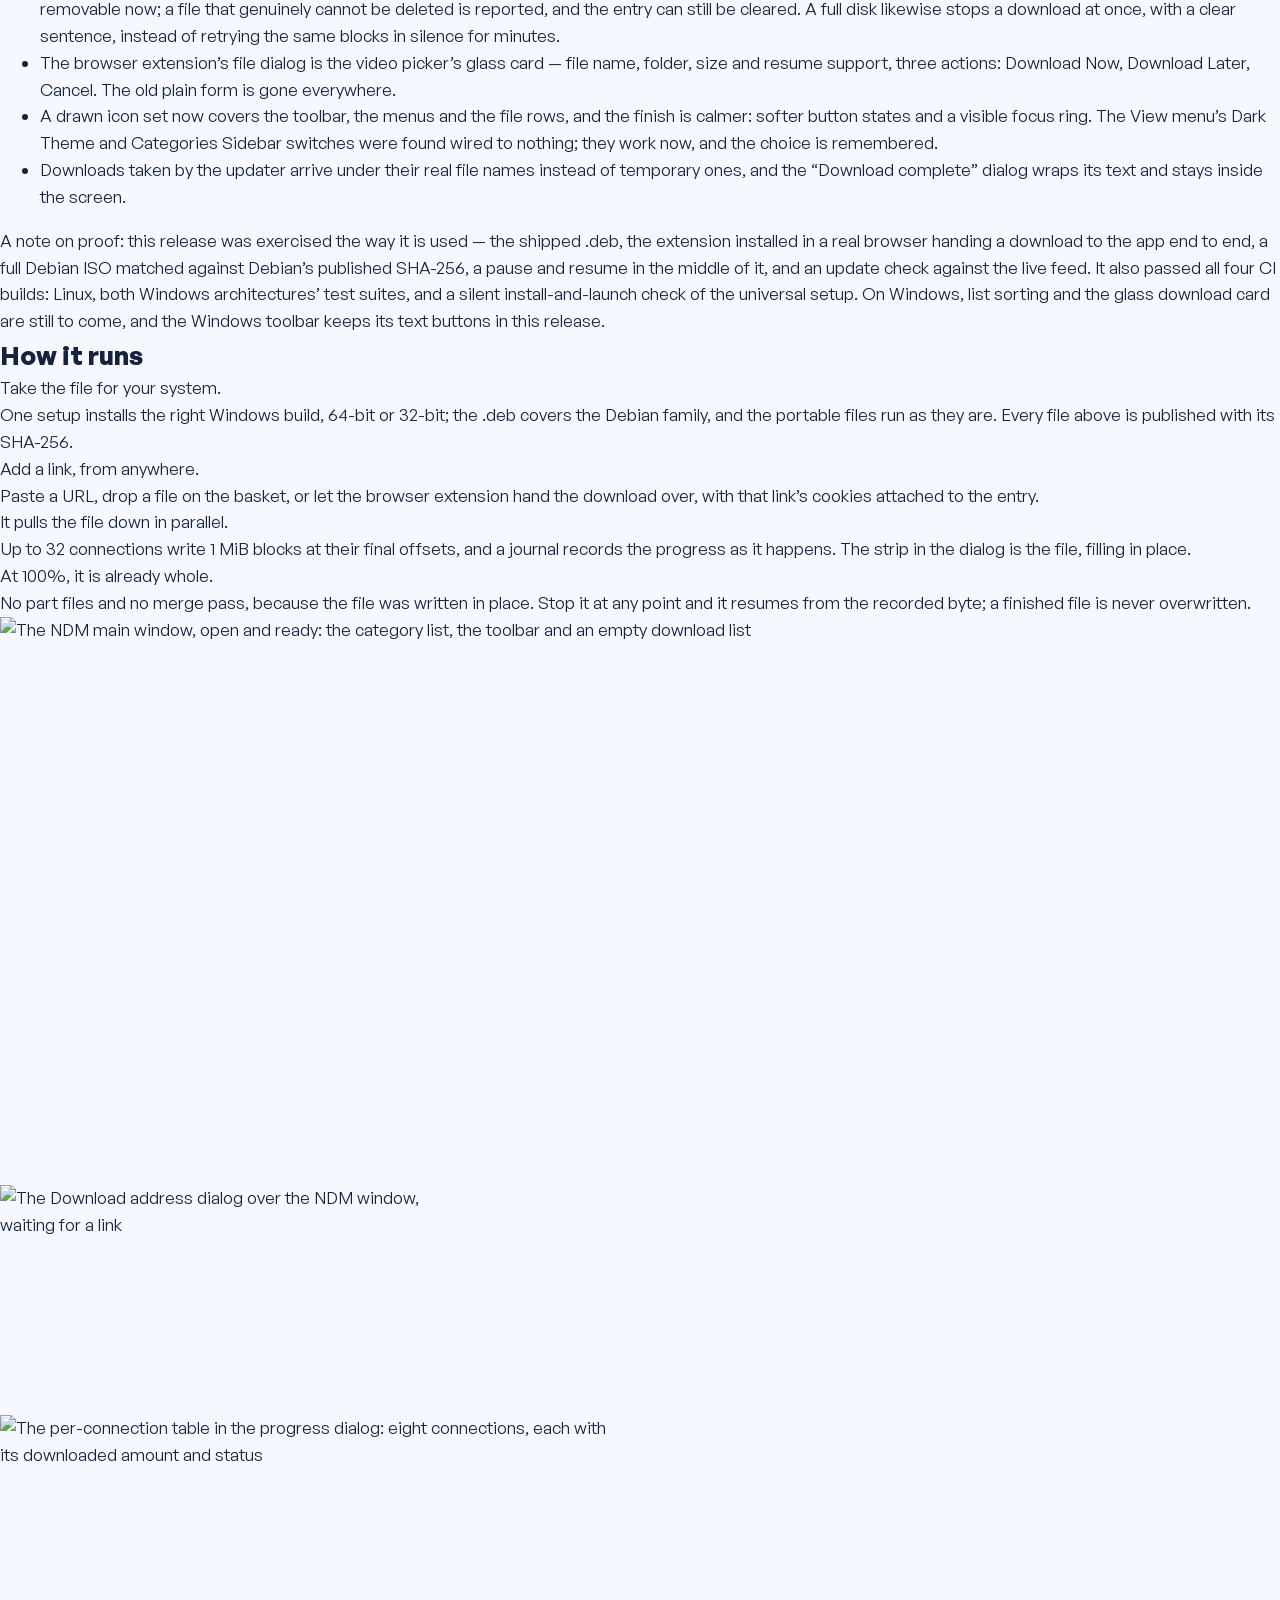
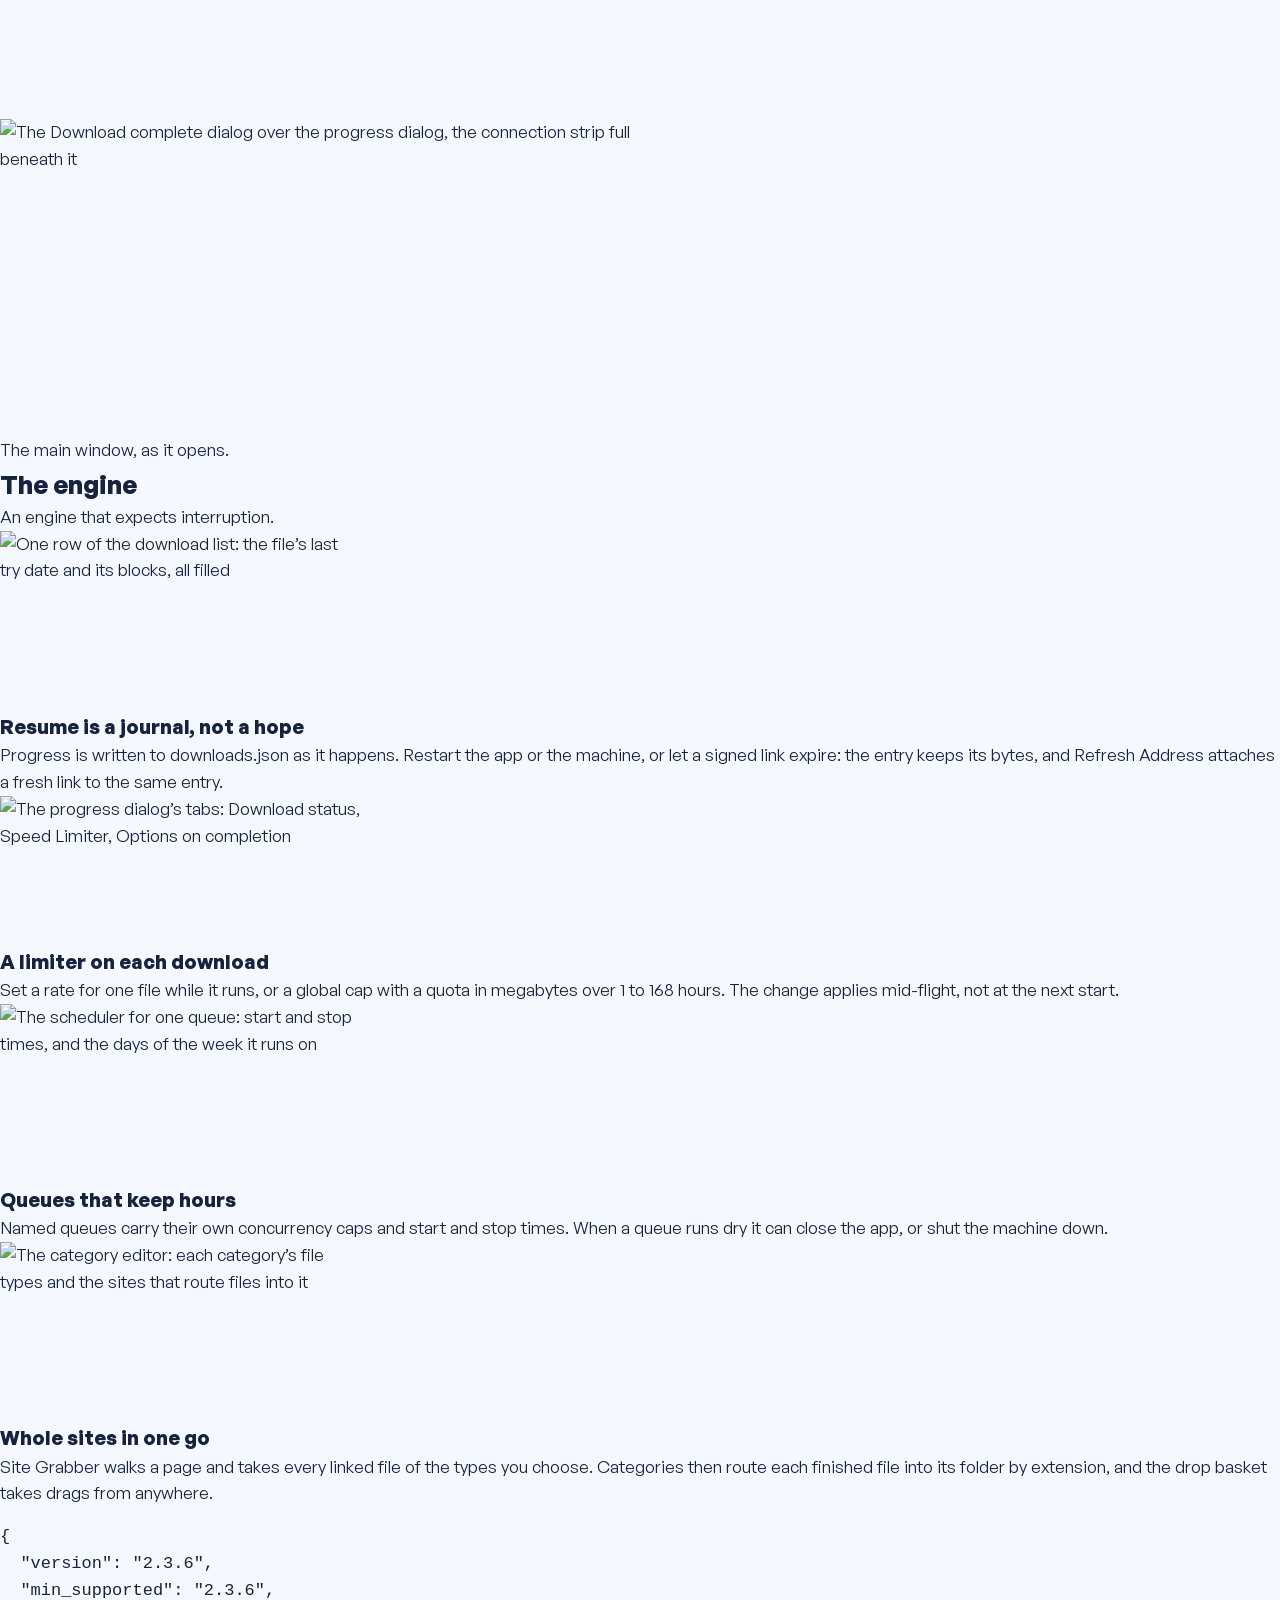
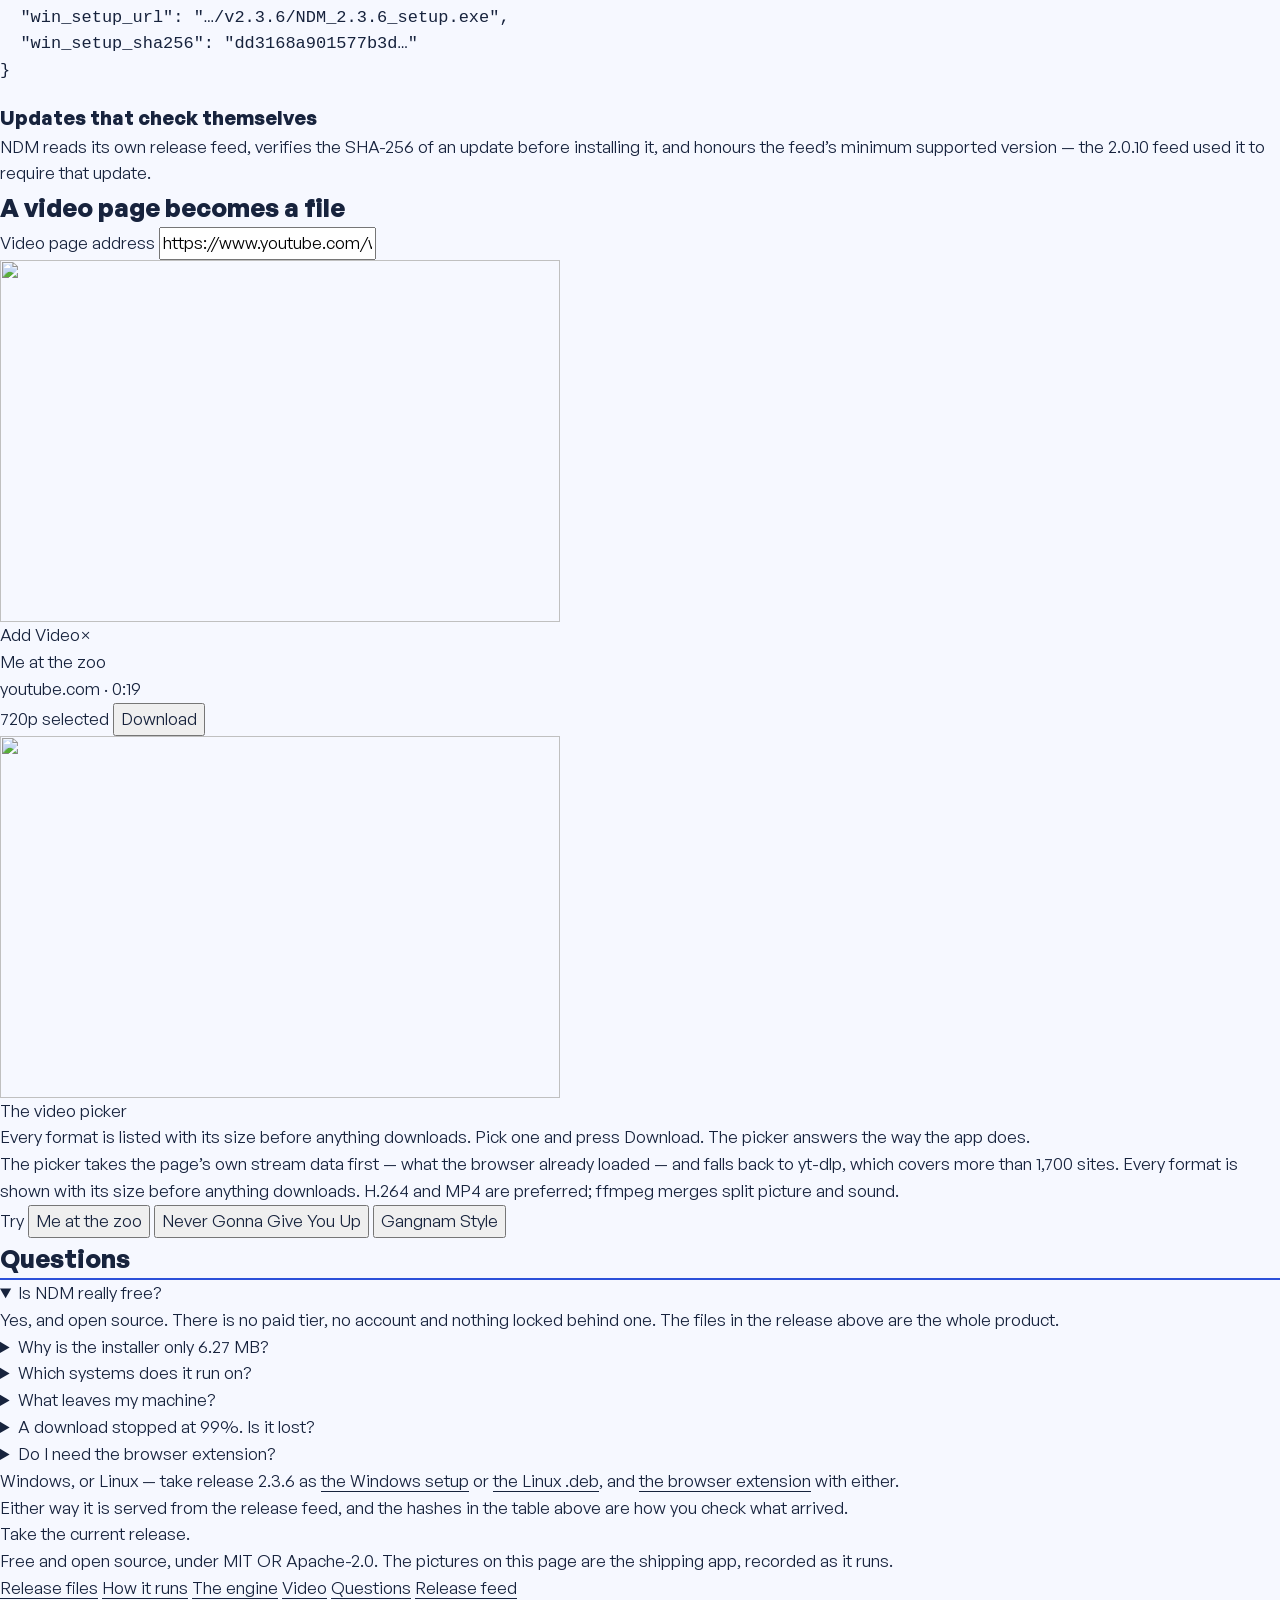
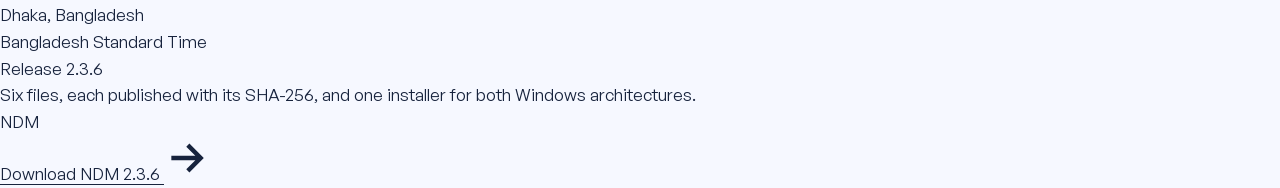
==== commit b904daee: "site: release 2.3.6 — native HLS/DASH engine, start/dialog reliability, FTP byte witness, Digest aut" ====
--- a/index.template.html
+++ b/index.template.html
@@ -1,289 +1,367 @@
-<!doctype html>
+<!DOCTYPE html>
 <html lang="en">
 <head>
-  <meta charset="utf-8">
-  <meta name="viewport" content="width=device-width, initial-scale=1">
-  <meta name="theme-color" content="#f6f8ff">
-  <title>NDM — Downloads that remember where they stopped</title>
-  <meta name="description" content="NDM is a free, open-source download manager for Windows and Debian-family Linux. Interrupted downloads can resume from their recorded progress.">
-  <link rel="icon" href="assets/favicon.svg" type="image/svg+xml">
-  <link rel="preload" href="assets/fonts/barlow-condensed-600.woff2" as="font" type="font/woff2" crossorigin>
-  <link rel="preload" href="assets/fonts/general-sans-400.woff2" as="font" type="font/woff2" crossorigin>
-  <link rel="preload" href="assets/fonts/general-sans-700.woff2" as="font" type="font/woff2" crossorigin>
-  <link rel="stylesheet" href="styles.css">
+<meta charset="utf-8">
+<meta name="viewport" content="width=device-width, initial-scale=1">
+<title>NDM — Nill Download Manager for Windows and Linux</title>
+<meta name="description" content="NDM is a free download manager for Windows and Linux: up to 32 parallel connections per file, resume after restarts, video downloads via yt-dlp, a browser extension, and hash-verified self-updates.">
+<link rel="icon" href="assets/favicon.svg" type="image/svg+xml">
+<link rel="preconnect" href="https://api.fontshare.com">
+<link rel="preconnect" href="https://cdn.fontshare.com" crossorigin>
+<link href="https://api.fontshare.com/v2/css?f[]=general-sans@400,500,700&display=swap" rel="stylesheet">
+<link rel="stylesheet" href="styles.css">
+<script>document.documentElement.classList.add('js');</script>
 </head>
 <body>
-  <a class="skip-link" href="#main">Skip to content</a>
-
-  <header class="site-header">
-    <div class="header-inner">
-      <a class="brand" href="#top" aria-label="NDM home">
-        <svg class="brand-mark" viewBox="0 0 36 36" aria-hidden="true">
-          <path d="M5 9h14c5 0 8 3 8 7s-3 7-8 7H5" fill="none" stroke="currentColor" stroke-width="3" stroke-linecap="square"/>
-          <path d="M5 9v18" fill="none" stroke="currentColor" stroke-width="3"/>
-          <circle cx="27" cy="16" r="3.5" fill="#e9573f"/>
-        </svg>
-        <span class="brand-word">NDM</span>
-        <span class="brand-descriptor">Nill Download Manager</span>
-      </a>
-      <nav class="site-nav" aria-label="Main navigation">
-        <a href="#downloads">Downloads</a>
-        <a href="#mechanism">How it works</a>
-        <a href="#questions">Questions</a>
-        <a class="source-link" href="https://github.com/JAHURULNILL/ndm" target="_blank" rel="noopener noreferrer">
-          Source
-          <svg viewBox="0 0 18 18" aria-hidden="true"><path d="M4 14 14 4M6 4h8v8" fill="none" stroke="currentColor" stroke-width="1.6" stroke-linecap="square"/></svg>
-        </a>
-      </nav>
-    </div>
-  </header>
-
-  <main id="main">
-    <section class="opening shell" id="top" aria-labelledby="opening-title">
-      <div class="opening-heading">
-        <div class="opening-copy">
-          <h1 id="opening-title">Pick up where the download stopped.</h1>
-          <p class="opening-lede">Free, open-source for Windows and Debian-family Linux. NDM journals blocks as they arrive, so interrupted downloads can resume from the recorded byte.</p>
-        </div>
-      </div>
-
-      <section class="download-map" id="downloads" aria-labelledby="download-title">
-        <div class="download-map-head">
-          <div>
-            <h2 id="download-title">Choose a download.</h2>
-            <p>Three direct routes. Pick the one that fits.</p>
-          </div>
-          <div class="map-head-aside">
-            <span class="release-pill" aria-label="Current downloadable package set"><strong>v<span data-ver>2.3.2</span></strong></span>
-            <a class="all-packages-link" href="#packages">All packages
-            <svg viewBox="0 0 18 18" aria-hidden="true"><path d="M4 14 14 4M6 4h8v8" fill="none" stroke="currentColor" stroke-width="1.6" stroke-linecap="square"/></svg>
-            </a>
+<a class="skip" href="#main">Skip to content</a>
+
+<header class="hero" id="top">
+  <div class="topbar">
+    <a class="wordmark" href="#top">NDM</a>
+    <nav class="topnav" aria-label="Sections">
+      <a href="#release">Release</a>
+      <a href="#how">How it runs</a>
+      <a href="#engine">The engine</a>
+      <a href="#video">Video</a>
+      <a href="#questions">Questions</a>
+    </nav>
+  </div>
+
+  <div class="hero-copy">
+    <h1 class="hero-name">Every download<br>lands whole.</h1>
+    <p class="hero-support">Free and open source for Windows and Linux. Every download is recorded as it runs, so an interrupted file resumes from the exact byte, and a video page becomes a file whose size you saw first.</p>
+    <div class="hero-action">
+      <a class="btn" id="hero-download" href="https://github.com/JAHURULNILL/ndm/releases/download/v2.3.6/NDM_2.3.6_setup.exe">Download for Windows</a>
+      <a class="btn btn-alt" id="hero-alt" href="https://github.com/JAHURULNILL/ndm/releases/download/v2.3.6/NDM_2.3.6_amd64.deb">Download for Linux</a>
+      <a class="btn btn-ghost" href="https://github.com/JAHURULNILL/ndm/releases/download/v2.3.6/ndm-extension-2.3.6.zip">Get the browser extension</a>
+    </div>
+  </div>
+
+  <div class="stage" aria-hidden="false">
+    <figure class="hero-frag shutter">
+      <img src="%%IMG:hero%%" alt="The NDM progress dialog at the end of a download: eight connections, each block of the file marked Done, the connection strip full" width="620" height="698">
+    </figure>
+  </div>
+</header>
+
+<main id="main">
+
+<section class="release" id="release">
+  <h2 class="sec-head rv">Release <span data-ver>2.3.6</span> is seven files</h2>
+  <p class="frag-cap rv">Pictured above: the shipped app, recorded as it runs. The progress dialog of release <span data-ver>2.3.6</span>, one finished file, every block written at its final offset.</p>
+
+  <div class="ftable-wrap rv">
+    <table class="ftable">
+      <thead>
+        <tr><th scope="col">File</th><th scope="col">SHA-256</th><th scope="col" class="num">Size</th><th scope="col"><span class="vh">Get</span></th></tr>
+      </thead>
+      <tbody>
+        <tr>
+          <td class="f-file"><span class="f-name">NDM_2.3.6_setup.exe</span><span class="f-kind">Windows installer — one setup for 64-bit and 32-bit</span></td>
+          <td class="f-hash"><code data-hash="win_setup">3a26378d21a2b404182309e35262d8001176e705901b9c0adb8331cadbe97944</code></td>
+          <td class="f-size num">6.46 MB</td>
+          <td class="f-get"><a href="https://github.com/JAHURULNILL/ndm/releases/download/v2.3.6/NDM_2.3.6_setup.exe" data-get="win_setup">Download</a></td>
+        </tr>
+        <tr>
+          <td class="f-file"><span class="f-name">NDM_2.3.6_Windows_Portable.zip</span><span class="f-kind">Windows portable, 64-bit</span></td>
+          <td class="f-hash"><code data-hash="win">daa452a52784c2cd06c0ece723eaf62d10a7c6ddadea940f013c841b9caf1302</code></td>
+          <td class="f-size num">5.88 MB</td>
+          <td class="f-get"><a href="https://github.com/JAHURULNILL/ndm/releases/download/v2.3.6/NDM_2.3.6_Windows_Portable.zip" data-get="win">Download</a></td>
+        </tr>
+        <tr>
+          <td class="f-file"><span class="f-name">NDM_2.3.6_Windows_Portable_x86.zip</span><span class="f-kind">Windows portable, 32-bit</span></td>
+          <td class="f-hash"><code data-hash="win_x86">62524edf8d032c33de81cc13b53e40b2579457f366712b2dd43cf0f51dc1ba7b</code></td>
+          <td class="f-size num">5.06 MB</td>
+          <td class="f-get"><a href="https://github.com/JAHURULNILL/ndm/releases/download/v2.3.6/NDM_2.3.6_Windows_Portable_x86.zip" data-get="win_x86">Download</a></td>
+        </tr>
+        <tr>
+          <td class="f-file"><span class="f-name">NDM_2.3.6_amd64.deb</span><span class="f-kind">Linux, Debian family</span></td>
+          <td class="f-hash"><code data-hash="deb">80e4c5f76a9e9371b5a1715c5b84b158ac40450864b2b34448d3cce8b684b4f5</code></td>
+          <td class="f-size num">3.13 MB</td>
+          <td class="f-get"><a href="https://github.com/JAHURULNILL/ndm/releases/download/v2.3.6/NDM_2.3.6_amd64.deb" data-get="deb">Download</a></td>
+        </tr>
+        <tr>
+          <td class="f-file"><span class="f-name">NDM_2.3.6_Linux_Portable.tar.xz</span><span class="f-kind">Linux portable, other distributions, video components bundled</span></td>
+          <td class="f-hash"><code>7d2d632f6ea56f6cde2cf69053d55d3ef52a084b5de808b397d36c808a2e7287</code></td>
+          <td class="f-size num">119.9 MB</td>
+          <td class="f-get"><a href="https://github.com/JAHURULNILL/ndm/releases/download/v2.3.6/NDM_2.3.6_Linux_Portable.tar.xz">Download</a></td>
+        </tr>
+        <tr>
+          <td class="f-file"><span class="f-name">ndm-extension-2.3.6.zip</span><span class="f-kind">Browser extension, Chromium browsers</span></td>
+          <td class="f-hash"><code data-hash="ext">3e68c388ffe8a3a9daf8620fa9a2a197e8858c78287a702026561c35ceaeac13</code></td>
+          <td class="f-size num">126 KB</td>
+          <td class="f-get"><a href="https://github.com/JAHURULNILL/ndm/releases/download/v2.3.6/ndm-extension-2.3.6.zip">Download</a></td>
+        </tr>
+        <tr>
+          <td class="f-file"><span class="f-name">ndm-extension-firefox-2.3.6.zip</span><span class="f-kind">Browser extension, Firefox</span></td>
+          <td class="f-hash"><code>2124f6d9e021b658795f43ed3706fc0b75ff26a341dc869bc34f1db8cd267dec</code></td>
+          <td class="f-size num">125 KB</td>
+          <td class="f-get"><a href="https://github.com/JAHURULNILL/ndm/releases/download/v2.3.6/ndm-extension-firefox-2.3.6.zip">Download</a></td>
+        </tr>
+      </tbody>
+    </table>
+  </div>
+
+  <div class="release-under">
+    <div class="verify rv">
+      <h3>Check what you received</h3>
+      <p>Each file&rsquo;s SHA-256 is printed beside it, exactly as published with the release. Compare the hash of the file you received before you run it:</p>
+      <pre><code>Get-FileHash .\NDM_2.3.6_setup.exe -Algorithm SHA256
+sha256sum NDM_2.3.6_amd64.deb</code></pre>
+      <p>The Windows setup is a single file for both architectures: it carries the 64-bit and the 32-bit build and installs the one your machine needs, so there is no wrong setup to pick. The Linux portable is the large file in the table because the video components are bundled into it; every other file is the application alone.</p>
+    </div>
+    <div class="changed rv">
+      <h3>What changed in <span data-ver>2.3.6</span></h3>
+      <ul>
+        <li>Playlist video no longer depends on an external downloader. HLS and DASH streams are parsed by the engine itself — master playlists, variant selection, segment templates and timelines — and the segments are downloaded by the same multi-connection engine that handles ordinary files, with the same pause, resume, speed limit and progress reporting. yt-dlp remains what it was always best at in NDM: resolving a page to its streams, and the fallback when a playlist is encrypted or live.</li>
+        <li>Starting the app and starting a download both got more reliable. A second request for a video that is already resolving no longer stacks a fresh long wait on top of the first, a finished resolve no longer leaves its card saying &ldquo;Resolving&hellip;&rdquo; forever, and the picker&rsquo;s seeded resolutions now warm in parallel instead of one after another.</li>
+        <li>Captures from the browser queue like file offers: one dialog at a time, in order, instead of two or three stacked on top of each other. A download the browser hands over can no longer bury the window you are already looking at.</li>
+        <li>An FTP server that accepts a resume offset and then streams from the beginning anyway — a real behaviour of some broken servers — could silently corrupt a multi-connection download. The probe now proves resume honesty with a byte witness before trusting it, and falls back to a single stream when the proof fails.</li>
+        <li>Files behind HTTP Digest authentication (RFC 7616, MD5 and SHA-256) now download with the site login instead of failing at the password prompt. Digest support did not exist before this release.</li>
+        <li>The packages now ship THIRD_PARTY_LICENSES.md covering every bundled crate and runtime component.</li>
+      </ul>
+      <p class="changed-note">A note on proof: this release was exercised the way it is used, on the shipped .deb — the binaries extracted from the published package, not a developer build. An update check against the live feed read &ldquo;NDM is up to date (2.3.6)&rdquo;; a download was paused with no byte moving, held across the app being killed and relaunched, then resumed to a byte-identical finish; a cancel removed its entry; a second launch exited against the running instance. The feed was verified byte-identical on all three routes the app reads, with every published file&rsquo;s SHA-256 recomputed against it. It also passed all five CI jobs: Linux, both Windows architectures&rsquo; test suites, a silent install-and-launch check of the universal setup, and the feed job that publishes this release&rsquo;s update file.</p>
+      <h3>What changed in 2.3.4</h3>
+      <ul>
+        <li>2.3.4 is a correctness release. Its contents come from two sources: field reports from the previous release in daily use, and an independent review of the code and the shipped builds. No new features — the faults those two passes found, removed.</li>
+        <li>A download handed over by the browser while the app was closed could be lost outright: the native host starts the app in the background, and the app refused the very start option it was handed and exited. The browser start is accepted now. The card the browser shows after a click follows the real entry, too — it takes the download&rsquo;s identity from the hand-off receipt and shows its progress, and it stands aside when the app&rsquo;s own progress dialog is the surface showing that download, instead of printing a second, different percentage beside it. While a start is still waiting, the card says so, rather than claiming a download that has not begun.</li>
+        <li>Facebook&rsquo;s picker failed on ordinary reel and watch addresses: the patterns the extension matched did not cover the addresses Facebook actually serves, and the fallback was switched off on Facebook pages. Both are corrected. And a capture the page cannot tie to one specific video is refused in plain words, rather than risk fetching a different video than the one that was clicked.</li>
+        <li>A paused download could vanish from the list — not deleted, but held by a second copy of the app that had started alongside the first and kept its own state, invisible to the window on screen. A hard single-instance guard now covers the app: a second launch raises the running window and exits, so the state on disk has exactly one owner.</li>
+        <li>Cancel and Refresh Address settle the running engine before they change anything. Cancel used to report success even when the engine could not be stopped and its cleanup never ran; Refresh could bind the new address while the old transfer was still writing to the file. Both now wait for the engine to settle, and both say so when they cannot complete.</li>
+        <li>Three findings were security-shaped. A crafted FTP address could smuggle line breaks into the commands sent to a server; they are refused. An FTP password no longer travels into the resume journal that is written to disk. And the queue file the browser host appends to is created readable by its owner only, instead of by every account on the machine.</li>
+        <li>The smaller print, corrected: the picker prices each quality by the stream that will actually download, so its rows no longer disagree with each other; sizes print at one precision on every surface; the date columns fit the full year. Firefox gets its own extension package, built from the same sources with the manifest Firefox requires. On Windows, uninstalling removes the browser host registrations the install created.</li>
+      </ul>
+      <p class="changed-note">A note on proof: this release was exercised the way it is used, on the shipped .deb — the binaries extracted from the published package, not a developer build. An update check against the live feed read &ldquo;NDM is up to date (2.3.4)&rdquo;. A browser hand-off with the app closed started the download; a 120 MB file was paused, the app killed and relaunched, and the download resumed and finished byte-identical with its source; a cancel removed its entry and its files; a second launch exited against the running instance; and the shipped extension package loads in Chromium with its background worker live. It also passed all four CI builds: Linux, both Windows architectures&rsquo; test suites, and a silent install-and-launch check of the universal setup.</p>
+      <h3>What changed in 2.3.3</h3>
+      <ul>
+        <li>2.3.3 is a stability and integrity release: an audit of both native shells and the engine, fixed item by item. No new features — the same NDM, with the faults the audit found removed. On Windows, a deadlock that could freeze the Columns, Grabber and Toolbar dialogs is gone: those dialogs no longer write to the list while holding the lock the list paints under. Dialogs opened from inside another dialog now stack correctly, take keyboard input properly — Tab moves, text fields take their full length — and each progress dialog&rsquo;s segment strip shows its own download&rsquo;s blocks, not whichever download happened to write last.</li>
+        <li>On Linux, launching NDM a second time raises the window that is already running instead of opening a second, dead one — and the main window remembers its size across restarts, which it previously forgot on close. One-shot dialogs such as the update prompt no longer leave an invisible window behind each time they close, and the progress dialog&rsquo;s speed limiter refuses a value it cannot read instead of silently substituting one of its own.</li>
+        <li>In both shells, Options and the Scheduler now save against the settings as they stand when you press Save, not a snapshot taken when the dialog opened. An unrelated save can no longer resurrect a category you renamed or deleted in the meantime; a scheduler time that cannot be read is refused in plain words instead of being silently replaced; a number typed into Options is saved as typed; and re-saving a Grabber project keeps the run history the project had already earned.</li>
+        <li>Underneath: a paused download can no longer lose its paused state when its link is refreshed — the refresh heals the address and the download stays paused. Partial-block progress is journaled exactly, byte counts included, so a restart resumes from the journal instead of refetching a half-finished block. A settings file damaged in one field is repaired field by field instead of being reset to defaults.</li>
+        <li>And a race at the end of a download is closed. A job used to publish &ldquo;settled&rdquo; a moment before it released its output file, so an immediate restart on the same file could be refused with &ldquo;another download is already writing&rdquo;. The file is released first now, in all three engines — multi-connection, single-stream and FTP. The fault was invisible on a fast machine and showed only under load, on a CI runner, which is where it was caught.</li>
+      </ul>
+      <p class="changed-note">A note on proof: this release was exercised the way it is used, on the shipped .deb. An update check against the live feed read &ldquo;NDM is up to date (2.3.3)&rdquo;; the window was resized, closed and relaunched at the size it was left; a second launch raised the running window and exited; a full Debian ISO was paused at 92.61%, held for twenty seconds without a byte moving, resumed, and finished byte-identical with Debian&rsquo;s published SHA-256; and the browser extension package — the file whose 2.3.2 copy reached the release missing a script, a fault this page reported at the time — now loads in Chromium with its background worker live, and the build itself refuses to package an extension archive that is missing a file its manifest names. It also passed all four CI builds: Linux, both Windows architectures&rsquo; test suites, and a silent install-and-launch check of the universal setup.</p>
+      <h3>What changed in 2.3.2</h3>
+      <ul>
+        <li>A download whose link expires in the middle no longer dies there. When the server answers a range with 403 or 410 — the signed address has lapsed — NDM re-resolves the address and resumes from the journal, for plain files and for browser-captured video alike. On the test rig, the two shapes that used to fail, at 44% and at 63%, now run to completion byte-identical. A paused download is never woken by the refresh, and if the file behind the link has changed, the entry restarts cleanly from zero instead of splicing two different files together.</li>
+        <li>Facebook&rsquo;s picker is instant now, finishing what the last release started. A video on Facebook fills the picker from the page&rsquo;s own data, the way YouTube already did — quality rows at once, on posts, watch pages and the feed, each video on a busy page offered on its own. A video the page cannot identify is reported plainly, instead of the picker probing the wrong address; and if Facebook changes its page structure, the picker falls back to the classic resolver on its own.</li>
+        <li>Connections that decay are recycled. Some servers hand each connection a fast burst and then clamp it to a trickle — the shape behind most &ldquo;slower than the other manager&rdquo; reports — and a download could sit at the clamped rate for the rest of the file. A connection whose rate falls below half of its own starting rate is now replaced, from the exact byte it had reached. Finishes on that server shape measure 2.3 times faster; steady connections are never touched.</li>
+        <li>A click in the browser lands sooner. The hand-off from the extension to the running app polls at shorter intervals on both sides of the native host, and the short wait before a Facebook probe now applies to YouTube only. A start that modelled at roughly 240 milliseconds now models at roughly 85 — about three times quicker from click to first byte.</li>
+        <li>The browser&rsquo;s own identity travels with a capture. Downloads started from the browser used to present one fixed user agent, whatever browser sent them; they now present the capturing browser&rsquo;s real one, alongside its cookies, so a session-bound server treats the download as the same visitor it served the page to.</li>
+        <li>The end of a download wastes less time. The last blocks of a file can split toward idle connections when one connection straggles; when the audio side of a video finishes, its connections join the video side instead of idling; and a merge whose audio is already AAC no longer re-encodes it — the silent nine seconds or so after a video&rsquo;s last byte are now under a second.</li>
+        <li>And the fixes: pausing during a video&rsquo;s stall recovery is honoured — the download no longer restarts itself behind a &ldquo;paused&rdquo; label; a redirect loop can no longer arrive disguised as a finished, empty file; very long file names are capped within filesystem limits in every case; the Finished progress dialog&rsquo;s Cancel button closes it, as it always should have; and the Debian package declares the SVG icon library its toolbar needs, so a minimal system no longer loses the icons in silence.</li>
+      </ul>
+      <p class="changed-note">A note on proof: this release was exercised the way it is used, on the shipped .deb — the main window pictured on this page is that build. An update check against the live feed read &ldquo;up to date&rdquo;; a public file matched its published hash exactly; a full Debian ISO was paused at 86%, resumed, and finished byte-identical with Debian&rsquo;s published SHA-256; and a video file completed. The self-healing was proven separately, on a rig that expires signed links in the middle of a download. It also passed all four CI builds: Linux, both Windows architectures&rsquo; test suites, and a silent install-and-launch check of the universal setup.</p>
+      <h3>What changed in 2.3.1</h3>
+      <ul>
+        <li>Video started from the browser is browser-first now. The picker takes the page&rsquo;s own stream data — the formats the browser already loaded — so it fills at once, and the file comes down through the multi-connection engine. yt-dlp remains, as the fallback for pasted links and for pages that expose nothing usable.</li>
+        <li>A start could sit for some 27 seconds before the first byte. The cookie signature was computed two different ways on the two sides of a start, so the probe the picker had just paid for never matched the job that followed it; every start probed from scratch. Both sides sign the same way now, and a start reuses the probe it already has.</li>
+        <li>When a video stream stalls, only its address is refreshed and the download resumes from the byte it had reached — the status reads &ldquo;Resuming&hellip;&rdquo; — instead of probing the page again from the top.</li>
+        <li>Pause and resume work in every state, including while a video is still connecting, and the progress window&rsquo;s buttons follow the state the download is actually in; its transfer rate and time left stay live while data moves.</li>
+        <li>Facebook&rsquo;s picker can no longer spin without end: it stops at 20 seconds with a plain message, feed links are normalized before they are resolved, and the file takes the post&rsquo;s text as its name instead of the word &ldquo;Facebook&rdquo;. Facebook&rsquo;s instant page-data picker is still being finished.</li>
+        <li>A video that never finished connecting could not be deleted from the list at all — its entry pointed at the folder itself, and every delete failed on it. Entries are always removable now; a file that genuinely cannot be deleted is reported, and the entry can still be cleared. A full disk likewise stops a download at once, with a clear sentence, instead of retrying the same blocks in silence for minutes.</li>
+        <li>The browser extension&rsquo;s file dialog is the video picker&rsquo;s glass card — file name, folder, size and resume support, three actions: Download Now, Download Later, Cancel. The old plain form is gone everywhere.</li>
+        <li>A drawn icon set now covers the toolbar, the menus and the file rows, and the finish is calmer: softer button states and a visible focus ring. The View menu&rsquo;s Dark Theme and Categories Sidebar switches were found wired to nothing; they work now, and the choice is remembered.</li>
+        <li>Downloads taken by the updater arrive under their real file names instead of temporary ones, and the &ldquo;Download complete&rdquo; dialog wraps its text and stays inside the screen.</li>
+      </ul>
+      <p class="changed-note">A note on proof: this release was exercised the way it is used — the shipped .deb, the extension installed in a real browser handing a download to the app end to end, a full Debian ISO matched against Debian&rsquo;s published SHA-256, a pause and resume in the middle of it, and an update check against the live feed. It also passed all four CI builds: Linux, both Windows architectures&rsquo; test suites, and a silent install-and-launch check of the universal setup. On Windows, list sorting and the glass download card are still to come, and the Windows toolbar keeps its text buttons in this release.</p>
+    </div>
+  </div>
+</section>
+
+<section class="how" id="how">
+  <h2 class="sec-head rv">How it runs</h2>
+  <div class="how-grid">
+    <div class="how-steps">
+      <div class="hstep is-active" data-how-step>
+        <p class="hstep-line">Take the file for your system.</p>
+        <p class="hstep-note">One setup installs the right Windows build, 64-bit or 32-bit; the .deb covers the Debian family, and the portable files run as they are. Every file above is published with its SHA-256.</p>
+      </div>
+      <div class="hstep" data-how-step>
+        <p class="hstep-line">Add a link, from anywhere.</p>
+        <p class="hstep-note">Paste a URL, drop a file on the basket, or let the browser extension hand the download over, with that link&rsquo;s cookies attached to the entry.</p>
+      </div>
+      <div class="hstep" data-how-step>
+        <p class="hstep-line">It pulls the file down in parallel.</p>
+        <p class="hstep-note">Up to 32 connections write 1 MiB blocks at their final offsets, and a journal records the progress as it happens. The strip in the dialog is the file, filling in place.</p>
+      </div>
+      <div class="hstep" data-how-step>
+        <p class="hstep-line">At 100%, it is already whole.</p>
+        <p class="hstep-note">No part files and no merge pass, because the file was written in place. Stop it at any point and it resumes from the recorded byte; a finished file is never overwritten.</p>
+      </div>
+    </div>
+    <div class="how-stage">
+      <div class="how-frame">
+        <img class="how-img is-on" data-how-img src="%%IMG:how1%%" alt="The NDM main window, open and ready: the category list, the toolbar and an empty download list" width="880" height="568">
+        <img class="how-img" data-how-img src="%%IMG:how2%%" alt="The Download address dialog over the NDM window, waiting for a link" width="460" height="230" loading="lazy">
+        <img class="how-img" data-how-img src="%%IMG:how3%%" alt="The per-connection table in the progress dialog: eight connections, each with its downloaded amount and status" width="618" height="304" loading="lazy">
+        <img class="how-img" data-how-img src="%%IMG:how4%%" alt="The Download complete dialog over the progress dialog, the connection strip full beneath it" width="640" height="318" loading="lazy">
+      </div>
+      <p class="how-cap" data-how-cap>The main window, as it opens.</p>
+    </div>
+  </div>
+</section>
+
+<section class="engine" id="engine">
+  <h2 class="sec-head rv">The engine</h2>
+  <p class="statement rv">An engine that expects interruption.</p>
+
+  <div class="mod rv">
+    <figure class="mod-panel"><img src="%%IMG:f_journal%%" alt="One row of the download list: the file&rsquo;s last try date and its blocks, all filled" width="360" height="180" loading="lazy"></figure>
+    <div class="mod-text">
+      <h3>Resume is a journal, not a hope</h3>
+      <p>Progress is written to downloads.json as it happens. Restart the app or the machine, or let a signed link expire: the entry keeps its bytes, and Refresh Address attaches a fresh link to the same entry.</p>
+    </div>
+  </div>
+
+  <div class="mod rv">
+    <figure class="mod-panel"><img src="%%IMG:f_limit%%" alt="The progress dialog&rsquo;s tabs: Download status, Speed Limiter, Options on completion" width="360" height="150" loading="lazy"></figure>
+    <div class="mod-text">
+      <h3>A limiter on each download</h3>
+      <p>Set a rate for one file while it runs, or a global cap with a quota in megabytes over 1 to 168 hours. The change applies mid-flight, not at the next start.</p>
+    </div>
+  </div>
+
+  <div class="mod rv">
+    <figure class="mod-panel"><img src="%%IMG:f_queue%%" alt="The scheduler for one queue: start and stop times, and the days of the week it runs on" width="360" height="180" loading="lazy"></figure>
+    <div class="mod-text">
+      <h3>Queues that keep hours</h3>
+      <p>Named queues carry their own concurrency caps and start and stop times. When a queue runs dry it can close the app, or shut the machine down.</p>
+    </div>
+  </div>
+
+  <div class="mod rv">
+    <figure class="mod-panel"><img src="%%IMG:f_grab%%" alt="The category editor: each category&rsquo;s file types and the sites that route files into it" width="360" height="180" loading="lazy"></figure>
+    <div class="mod-text">
+      <h3>Whole sites in one go</h3>
+      <p>Site Grabber walks a page and takes every linked file of the types you choose. Categories then route each finished file into its folder by extension, and the drop basket takes drags from anywhere.</p>
+    </div>
+  </div>
+
+  <div class="mod rv">
+    <figure class="mod-panel mod-panel-code"><pre><code>{
+  "version": "2.3.6",
+  "min_supported": "2.3.6",
+  "win_setup_url": "…/v2.3.6/NDM_2.3.6_setup.exe",
+  "win_setup_sha256": "dd3168a901577b3d…"
+}</code></pre></figure>
+    <div class="mod-text">
+      <h3>Updates that check themselves</h3>
+      <p>NDM reads its own release feed, verifies the SHA-256 of an update before installing it, and honours the feed&rsquo;s minimum supported version — the 2.0.10 feed used it to require that update.</p>
+    </div>
+  </div>
+</section>
+
+<section class="video" id="video">
+  <h2 class="sec-head sec-head-light rv">A video page becomes a file</h2>
+  <div class="video-top rv">
+    <label class="video-label" for="video-url">Video page address</label>
+    <input class="video-input" id="video-url" type="url" value="https://www.youtube.com/watch?v=aqz-KE-bpKQ" autocomplete="off" spellcheck="false" aria-describedby="pk-status">
+  </div>
+
+  <div class="pk-stage">
+    <img class="pk-flank pk-flank-l" src="%%IMG:flank_l%%" alt="" aria-hidden="true" width="560" height="362" loading="lazy">
+    <div class="picker" data-ui role="group" aria-label="The NDM video picker, demonstrated">
+      <div class="pk-sheet">
+        <div class="pk-head"><span>Add Video</span><span class="pk-x" aria-hidden="true">&times;</span></div>
+        <div class="pk-body">
+          <p class="pk-name" id="pk-name">Me at the zoo</p>
+          <p class="pk-meta"><span id="pk-host">youtube.com</span> &middot; <span id="pk-dur">0:19</span></p>
+          <div class="pk-rows" id="pk-rows" role="radiogroup" aria-label="Formats"></div>
+          <div class="pk-foot">
+            <span class="pk-status" id="pk-status" aria-live="polite">720p selected</span>
+            <button class="pk-download" id="pk-download" type="button">Download</button>
           </div>
         </div>
-
-        <div class="route-track" aria-label="NDM download options">
-          <article class="route-card route-windows" data-route-platform="windows" data-recommended="false">
-            <div class="route-band">
-              <span>Windows desktop</span>
-              <span class="route-recommendation" id="windows-recommended" hidden>For this device</span>
-            </div>
-            <div class="route-body">
-              <h3>Universal setup</h3>
-              <p>Win 7 SP1–11 · 32/64-bit.</p>
-              <div class="route-file"><code data-filename="win_setup">NDM_2.3.2_setup.exe</code><span data-size="win_setup">6.27 MB</span></div>
-              <a class="route-button" id="hero-download" data-get="win_setup" href="https://github.com/JAHURULNILL/ndm/releases/download/v2.3.2/NDM_2.3.2_setup.exe">
-                <span id="hero-download-label">Download for Windows</span>
-                <svg viewBox="0 0 22 22" aria-hidden="true"><path d="M11 3v11m0 0 4-4m-4 4-4-4M4 16v3h14v-3" fill="none" stroke="currentColor" stroke-width="1.7" stroke-linecap="round" stroke-linejoin="round"/></svg>
-              </a>
-              <a class="route-alternate" id="alternate-package" data-get="win" href="https://github.com/JAHURULNILL/ndm/releases/download/v2.3.2/NDM_2.3.2_Windows_Portable.zip">Portable 64-bit ZIP · <span data-size="win">5.71 MB</span></a>
-            </div>
-          </article>
-
-          <article class="route-card route-linux" data-route-platform="linux" data-recommended="false">
-            <div class="route-band">
-              <span>Linux desktop</span>
-              <span class="route-recommendation" id="linux-recommended" hidden>For this device</span>
-            </div>
-            <div class="route-body">
-              <h3>Debian package</h3>
-              <p>Debian-family Linux · x86-64.</p>
-              <div class="route-file"><code data-filename="deb">NDM_2.3.2_amd64.deb</code><span data-size="deb">3.00 MB</span></div>
-              <a class="route-button" data-get="deb" href="https://github.com/JAHURULNILL/ndm/releases/download/v2.3.2/NDM_2.3.2_amd64.deb">
-                <span>Download for Linux</span>
-                <svg viewBox="0 0 22 22" aria-hidden="true"><path d="M11 3v11m0 0 4-4m-4 4-4-4M4 16v3h14v-3" fill="none" stroke="currentColor" stroke-width="1.7" stroke-linecap="round" stroke-linejoin="round"/></svg>
-              </a>
-              <a class="route-alternate" data-get="linux_portable" href="https://github.com/JAHURULNILL/ndm/releases/download/v2.3.2/NDM_2.3.2_Linux_Portable.tar.xz">Portable tar.xz · <span data-size="linux_portable">119.8 MB</span></a>
-            </div>
-          </article>
-
-          <article class="route-card route-extension">
-            <div class="route-band">
-              <span>Browser companion</span>
-              <span class="route-optional">Optional</span>
-            </div>
-            <div class="route-body">
-              <h3>Chrome + Firefox</h3>
-              <p>Optional · sends browser downloads to the NDM desktop app.</p>
-              <div class="route-file"><code data-filename="ext">ndm-extension-2.3.2.zip</code><span data-size="ext">118 KB</span></div>
-              <a class="route-button" data-get="ext" aria-label="Download the optional Chrome and Firefox browser extension ZIP" href="https://github.com/JAHURULNILL/ndm/releases/download/v2.3.2/ndm-extension-2.3.2.zip">
-                <span>Download extension</span>
-                <svg viewBox="0 0 22 22" aria-hidden="true"><path d="M11 3v11m0 0 4-4m-4 4-4-4M4 16v3h14v-3" fill="none" stroke="currentColor" stroke-width="1.7" stroke-linecap="round" stroke-linejoin="round"/></svg>
-              </a>
-              <p class="route-alternate route-note">Optional · works with NDM for Windows or Linux</p>
-            </div>
-          </article>
-        </div>
-        <p class="platform-status sr-only" id="platform-status" aria-live="polite"></p>
-      </section>
-
-      <section class="proof-strip" aria-labelledby="proof-title">
-        <figure class="proof-shot">
-          <div class="proof-image-frame">
-            <img src="%%IMG:how3%%" alt="Real NDM transfer details showing progress rows for separate file connections" width="618" height="304" fetchpriority="high">
-          </div>
-          <figcaption>Real transfer details from the NDM desktop app</figcaption>
-        </figure>
-        <div class="proof-copy">
-          <h2 id="proof-title">When a transfer breaks, the record is still there.</h2>
-          <p>NDM writes each parallel block to its final position and journals progress as it arrives. After an interruption, the desktop app can resume from the recorded byte.</p>
-          <div class="proof-flow" aria-label="Blocks arrive, progress is journaled, and an interrupted transfer can resume">
-            <span>Blocks arrive</span><i aria-hidden="true"></i><span>Progress journaled</span><i aria-hidden="true"></i><span>Resume from record</span>
-          </div>
-        </div>
-      </section>
-    </section>
-
-    <section class="catalog-section" id="packages" aria-labelledby="catalog-title">
-      <div class="shell catalog-shell">
-        <div class="catalog-heading">
-          <div>
-            <h2 id="catalog-title">Every package, in one place.</h2>
-            <p>Five desktop packages and one optional browser extension. Names, sizes, and SHA-256 values stay beside each file.</p>
-          </div>
-          <a class="feed-link" id="latest-release-link" href="https://github.com/JAHURULNILL/ndm/releases/latest" target="_blank" rel="noopener noreferrer"><span id="latest-release-label">GitHub releases</span><svg viewBox="0 0 18 18" aria-hidden="true"><path d="M4 14 14 4M6 4h8v8" fill="none" stroke="currentColor" stroke-width="1.6" stroke-linecap="square"/></svg></a>
-        </div>
-        <div class="availability-note" id="release-status" data-status="static" role="status" aria-live="polite">
-          <span class="availability-mark" aria-hidden="true"></span>
-          <p id="release-status-copy">Bundled downloadable files: v2.3.2. A newer package set is used only when all six files and their SHA-256 values are available.</p>
-        </div>
-
-        <div class="package-groups">
-          <section class="package-group package-windows" aria-labelledby="windows-group-title">
-            <div class="group-heading"><h3 id="windows-group-title">Windows</h3><p>Windows 7 SP1, 8, 8.1, 10 and 11 · 32/64-bit</p></div>
-            <article class="package-row">
-              <div class="package-identity"><h4>Universal setup</h4><p>Includes 32-bit and 64-bit; selects the matching build.</p><code class="package-filename" data-filename="win_setup">NDM_2.3.2_setup.exe</code></div>
-              <span class="package-size" data-size="win_setup">6.27 MB</span>
-              <a class="package-download" data-get="win_setup" href="https://github.com/JAHURULNILL/ndm/releases/download/v2.3.2/NDM_2.3.2_setup.exe">Download <span class="sr-only">Windows universal setup</span><svg viewBox="0 0 18 18" aria-hidden="true"><path d="M4 14 14 4M6 4h8v8" fill="none" stroke="currentColor" stroke-width="1.5"/></svg></a>
-              <details class="hash-details"><summary>SHA-256</summary><div class="hash-copy-line"><code data-hash="win_setup">7b255d460e281471e2e07140d69f17ac69faf6e8371650c297c528ec798fa2c1</code><button type="button" class="copy-hash" data-copy-hash="win_setup" aria-label="Copy SHA-256 for Windows universal setup">Copy</button><span class="copy-status" data-copy-status="win_setup" aria-live="polite"></span></div></details>
-            </article>
-            <article class="package-row">
-              <div class="package-identity"><h4>Portable · 64-bit</h4><p>Run without installing.</p><code class="package-filename" data-filename="win">NDM_2.3.2_Windows_Portable.zip</code></div>
-              <span class="package-size" data-size="win">5.71 MB</span>
-              <a class="package-download" data-get="win" href="https://github.com/JAHURULNILL/ndm/releases/download/v2.3.2/NDM_2.3.2_Windows_Portable.zip">Download <span class="sr-only">64-bit Windows portable</span><svg viewBox="0 0 18 18" aria-hidden="true"><path d="M4 14 14 4M6 4h8v8" fill="none" stroke="currentColor" stroke-width="1.5"/></svg></a>
-              <details class="hash-details"><summary>SHA-256</summary><div class="hash-copy-line"><code data-hash="win">77c47a751ae91ae3bbc4fafb5d656061048c58d0f53ec4e0a4854167b472e531</code><button type="button" class="copy-hash" data-copy-hash="win" aria-label="Copy SHA-256 for Windows 64-bit portable package">Copy</button><span class="copy-status" data-copy-status="win" aria-live="polite"></span></div></details>
-            </article>
-            <article class="package-row">
-              <div class="package-identity"><h4>Portable · 32-bit</h4><p>Run without installing.</p><code class="package-filename" data-filename="win_x86">NDM_2.3.2_Windows_Portable_x86.zip</code></div>
-              <span class="package-size" data-size="win_x86">4.92 MB</span>
-              <a class="package-download" data-get="win_x86" href="https://github.com/JAHURULNILL/ndm/releases/download/v2.3.2/NDM_2.3.2_Windows_Portable_x86.zip">Download <span class="sr-only">32-bit Windows portable</span><svg viewBox="0 0 18 18" aria-hidden="true"><path d="M4 14 14 4M6 4h8v8" fill="none" stroke="currentColor" stroke-width="1.5"/></svg></a>
-              <details class="hash-details"><summary>SHA-256</summary><div class="hash-copy-line"><code data-hash="win_x86">1457d0864bc405f6c8cb880f35853de571ee1d0eb2dfec6b02a8fac47a410623</code><button type="button" class="copy-hash" data-copy-hash="win_x86" aria-label="Copy SHA-256 for Windows 32-bit portable package">Copy</button><span class="copy-status" data-copy-status="win_x86" aria-live="polite"></span></div></details>
-            </article>
-          </section>
-
-          <section class="package-group package-linux" aria-labelledby="linux-group-title">
-            <div class="group-heading"><h3 id="linux-group-title">Linux · Debian family</h3><p>x86-64 · Debian, Ubuntu, Zorin OS, Linux Mint and derivatives</p></div>
-            <article class="package-row">
-              <div class="package-identity"><h4>Debian package</h4><p>Install the .deb on a supported x86-64 distribution.</p><code class="package-filename" data-filename="deb">NDM_2.3.2_amd64.deb</code></div>
-              <span class="package-size" data-size="deb">3.00 MB</span>
-              <a class="package-download" data-get="deb" href="https://github.com/JAHURULNILL/ndm/releases/download/v2.3.2/NDM_2.3.2_amd64.deb">Download <span class="sr-only">Linux Debian package</span><svg viewBox="0 0 18 18" aria-hidden="true"><path d="M4 14 14 4M6 4h8v8" fill="none" stroke="currentColor" stroke-width="1.5"/></svg></a>
-              <details class="hash-details"><summary>SHA-256</summary><div class="hash-copy-line"><code data-hash="deb">77114d07fb2605768c469effeb04c562cf68533e86afb4802e1a3e922dbf65f2</code><button type="button" class="copy-hash" data-copy-hash="deb" aria-label="Copy SHA-256 for Linux Debian package">Copy</button><span class="copy-status" data-copy-status="deb" aria-live="polite"></span></div></details>
-            </article>
-            <article class="package-row">
-              <div class="package-identity"><h4>Portable · video components included</h4><p>Portable archive for Debian-family distributions.</p><code class="package-filename" data-filename="linux_portable">NDM_2.3.2_Linux_Portable.tar.xz</code></div>
-              <span class="package-size" data-size="linux_portable">119.8 MB</span>
-              <a class="package-download" data-get="linux_portable" href="https://github.com/JAHURULNILL/ndm/releases/download/v2.3.2/NDM_2.3.2_Linux_Portable.tar.xz">Download <span class="sr-only">Linux portable tarball</span><svg viewBox="0 0 18 18" aria-hidden="true"><path d="M4 14 14 4M6 4h8v8" fill="none" stroke="currentColor" stroke-width="1.5"/></svg></a>
-              <details class="hash-details"><summary>SHA-256</summary><div class="hash-copy-line"><code data-hash="linux_portable">d6fbac7bb16107bbaf91ae0224cfef7557df00250caf5afda70ac236f0f117a8</code><button type="button" class="copy-hash" data-copy-hash="linux_portable" aria-label="Copy SHA-256 for Linux portable tarball">Copy</button><span class="copy-status" data-copy-status="linux_portable" aria-live="polite"></span></div></details>
-            </article>
-          </section>
-
-          <section class="package-group extension-group" aria-labelledby="extension-group-title">
-            <div class="group-heading"><h3 id="extension-group-title">Optional browser companion</h3><p>Separate Chrome and Firefox extension · not the desktop app</p></div>
-            <article class="package-row">
-              <div class="package-identity"><h4>NDM browser extension</h4><p>Sends browser downloads to NDM and can carry the link’s cookies with the entry.</p><code class="package-filename" data-filename="ext">ndm-extension-2.3.2.zip</code></div>
-              <span class="package-size" data-size="ext">118 KB</span>
-              <a class="package-download" data-get="ext" href="https://github.com/JAHURULNILL/ndm/releases/download/v2.3.2/ndm-extension-2.3.2.zip">Download <span class="sr-only">Chrome and Firefox extension</span><svg viewBox="0 0 18 18" aria-hidden="true"><path d="M4 14 14 4M6 4h8v8" fill="none" stroke="currentColor" stroke-width="1.5"/></svg></a>
-              <details class="hash-details"><summary>SHA-256</summary><div class="hash-copy-line"><code data-hash="ext">bb68913d4f421627d1ba9bf10661128d1a52fe24adafbe38f96de955519c858c</code><button type="button" class="copy-hash" data-copy-hash="ext" aria-label="Copy SHA-256 for the browser extension">Copy</button><span class="copy-status" data-copy-status="ext" aria-live="polite"></span></div></details>
-            </article>
-          </section>
-        </div>
-
-        <div class="catalog-footnote"><span class="footnote-mark" aria-hidden="true">!</span><p>Finished files are not overwritten. If a signed link expires, NDM can refresh the address on the existing download entry.</p></div>
-      </div>
-    </section>
-
-    <section class="mechanism-section shell" id="mechanism" aria-labelledby="mechanism-title">
-      <div class="mechanism-heading">
-        <div><h2 id="mechanism-title">Progress has a place to return to.</h2></div>
-        <p>NDM writes parallel file blocks to their final offsets and journals progress as it happens. A restart can continue from the recorded byte—without temporary part files or a later merge pass for a regular download.</p>
-      </div>
-      <div class="mechanism-layout">
-        <figure class="mechanism-proof">
-          <div class="mechanism-frame"><img src="%%IMG:hero%%" alt="Authentic NDM download-status window showing completion, resume capability and progress by connection" width="620" height="698" loading="lazy"></div>
-          <figcaption>From the NDM desktop app. The download view records status and progress for each connection.</figcaption>
-        </figure>
-        <ol class="mechanism-steps">
-          <li><span class="step-index">01</span><div><h3>Divide the work.</h3><p>One file can use up to 32 connections, working in 1 MiB blocks.</p></div></li>
-          <li><span class="step-index">02</span><div><h3>Write in place.</h3><p>Each block goes to its final position in the file instead of a temporary part file.</p></div></li>
-          <li><span class="step-index">03</span><div><h3>Keep the record.</h3><p>Progress is journaled as it arrives, so an interrupted transfer can resume after the app or machine restarts.</p></div></li>
-        </ol>
-      </div>
-    </section>
-
-    <section class="capabilities-section" id="features" aria-labelledby="capabilities-title">
-      <div class="shell capabilities-shell">
-        <div class="capabilities-heading">
-          <div><h2 id="capabilities-title">Made for the whole download queue.</h2></div>
-          <p>NDM is a desktop app. Paste a URL, drop a file on the basket, or use the optional browser handoff—then shape the queue around the way you work.</p>
-        </div>
-        <div class="capability-ledger">
-          <article class="capability-row"><h3>Bring browser downloads along.</h3><p>The optional Chrome and Firefox extension hands a browser download to NDM and can include the link’s cookies. You can also paste a URL or use the drop basket.</p><span class="capability-mark">Chrome · Firefox</span></article>
-          <article class="capability-row"><h3>Keep speed and timing in hand.</h3><p>Set per-download or global speed limits and quotas, then schedule named queues for later.</p><span class="capability-mark">Limits · queues</span></article>
-          <article class="capability-row"><h3>Keep the rest organized.</h3><p>Use Site Grabber, categories, and hash-verified self-updates. In the desktop app, video downloads use browser-provided stream data first, then yt-dlp; ffmpeg merges split picture and sound when needed.</p><span class="capability-mark">Grabber · video · updates</span></article>
-        </div>
-        <p class="desktop-note">Video downloads happen in the NDM desktop app, not on this page.</p>
-      </div>
-    </section>
-
-    <section class="details-section shell" aria-labelledby="details-title">
-      <div class="details-heading"><h2 id="details-title">Release notes and verification.</h2><p>Use the published SHA-256 values to verify a file. Version-specific notes stay attached to their release.</p></div>
-      <div class="detail-accordions">
-        <details class="detail-accordion">
-          <summary><span>Verify a downloaded file</span><span class="accordion-mark" aria-hidden="true"></span></summary>
-          <div class="detail-copy">
-            <p>Compare a file’s SHA-256 with the value shown beside its package before running it.</p>
-            <pre><code>Get-FileHash .\NDM_2.3.2_setup.exe -Algorithm SHA256
-sha256sum NDM_2.3.2_amd64.deb</code></pre>
-            <p>The Windows setup contains both architectures and installs the one your machine needs. The Linux portable archive is larger because it includes the video components; the other files contain the application alone.</p>
-          </div>
-        </details>
-              <details class="detail-accordion">
-          <summary><span>Notes included with package set v2.3.2</span><span class="accordion-mark" aria-hidden="true"></span></summary>
-          <div class="detail-copy release-notes-copy">
-            <ol>
-              <li>A download whose link expires in the middle no longer dies there. When the server answers a range with 403 or 410 — the signed address has lapsed — NDM re-resolves the address and resumes from the journal, for plain files and for browser-captured video alike. On the test rig, the two shapes that used to fail, at 44% and at 63%, now run to completion byte-identical. A paused download is never woken by the refresh, and if the file behind the link has changed, the entry restarts cleanly from zero instead of splicing two different files together.</li>
-              <li>Facebook’s picker is instant now, finishing what the last release started. A video on Facebook fills the picker from the page’s own data, the way YouTube already did — quality rows at once, on posts, watch pages and the feed, each video on a busy page offered on its own. A video the page cannot identify is reported plainly, instead of the picker probing the wrong address; and if Facebook changes its page structure, the picker falls back to the classic resolver on its own.</li>
-              <li>Connections that decay are recycled. Some servers hand each connection a fast burst and then clamp it to a trickle — the shape behind most “slower than the other manager” reports — and a download could sit at the clamped rate for the rest of the file. A connection whose rate falls below half of its own starting rate is now replaced, from the exact byte it had reached. Finishes on that server shape measure 2.3 times faster; steady connections are never touched.</li>
-              <li>A click in the browser lands sooner. The hand-off from the extension to the running app polls at shorter intervals on both sides of the native host, and the short wait before a Facebook probe now applies to YouTube only. A start that modelled at roughly 240 milliseconds now models at roughly 85 — about three times quicker from click to first byte.</li>
-              <li>The browser’s own identity travels with a capture. Downloads started from the browser used to present one fixed user agent, whatever browser sent them; they now present the capturing browser’s real one, alongside its cookies, so a session-bound server treats the download as the same visitor it served the page to.</li>
-              <li>The end of a download wastes less time. The last blocks of a file can split toward idle connections when one connection straggles; when the audio side of a video finishes, its connections join the video side instead of idling; and a merge whose audio is already AAC no longer re-encodes it — the silent nine seconds or so after a video’s last byte are now under a second.</li>
-              <li>And the fixes: pausing during a video’s stall recovery is honoured — the download no longer restarts itself behind a “paused” label; a redirect loop can no longer arrive disguised as a finished, empty file; very long file names are capped within filesystem limits in every case; the Finished progress dialog’s Cancel button closes it, as it always should have; and the Debian package declares the SVG icon library its toolbar needs, so a minimal system no longer loses the icons in silence.</li>
-            </ol>
-            <p class="release-proof-note">A note on proof: this release was exercised the way it is used, on the shipped .deb — the main window pictured on this page is that build. An update check against the live feed read “up to date”; a public file matched its published hash exactly; a full Debian ISO was paused at 86%, resumed, and finished byte-identical with Debian’s published SHA-256; and a video file completed. The self-healing was proven separately, on a rig that expires signed links in the middle of a download. It also passed all four CI builds: Linux, both Windows architectures’ test suites, and a silent install-and-launch check of the universal setup.</p>
-          </div>
-        </details>
-      </div>
-    </section>
-
-    <section class="faq-section" id="questions" aria-labelledby="questions-title">
-      <div class="shell faq-shell">
-        <div class="faq-heading"><h2 id="questions-title">A few things worth knowing.</h2><p>Clear answers before you install.</p></div>
-        <div class="faq-list">
-          <details class="faq-item"><summary>Is NDM free?</summary><p>Yes. NDM is free and open source under MIT OR Apache-2.0. There is no paid tier, account, or feature locked behind sign-in.</p></details>
-          <details class="faq-item"><summary>Which systems are supported?</summary><p>Windows 7 SP1, 8, 8.1, 10, and 11 in 32-bit and 64-bit. The universal installer selects the matching build. Linux support is for x86-64 Debian-family distributions, through the .deb or portable tarball.</p></details>
-          <details class="faq-item"><summary>Is the browser extension a separate app?</summary><p>No. The optional Chrome and Firefox extension sends browser downloads to the installed NDM desktop app. You can also paste a URL or use the drop basket without the extension.</p></details>
-          <details class="faq-item"><summary>What information leaves my machine?</summary><p>Your downloads go to the servers you choose. NDM checks its release feed and sends one anonymous install-count request with no identifier attached. There is no telemetry and no sign-in.</p></details>
-        </div>
-      </div>
-    </section>
-  </main>
-
-  <footer class="site-footer">
-    <div class="shell footer-inner">
-      <div class="footer-identity"><a href="#top" class="footer-brand">NDM</a><p>Nill Download Manager · Free and open source under MIT OR Apache-2.0.</p></div>
-      <nav aria-label="Footer links"><a href="https://github.com/JAHURULNILL/ndm" target="_blank" rel="noopener noreferrer">Source</a><a href="https://github.com/JAHURULNILL/ndm/releases/latest" target="_blank" rel="noopener noreferrer">Latest source release</a><a href="https://github.com/JAHURULNILL/ndm/releases" target="_blank" rel="noopener noreferrer">All releases</a></nav>
-    </div>
-  </footer>
-
-  <script src="app.js" defer></script>
+      </div>
+    </div>
+    <img class="pk-flank pk-flank-r" src="%%IMG:flank_r%%" alt="" aria-hidden="true" width="560" height="362" loading="lazy">
+  </div>
+  <div class="pk-side">
+    <p class="pk-side-name">The video picker</p>
+    <p class="pk-side-text">Every format is listed with its size before anything downloads. Pick one and press Download. The picker answers the way the app does.</p>
+  </div>
+
+  <p class="video-note rv">The picker takes the page&rsquo;s own stream data first — what the browser already loaded — and falls back to yt-dlp, which covers more than 1,700 sites. Every format is shown with its size before anything downloads. H.264 and MP4 are preferred; ffmpeg merges split picture and sound.</p>
+  <div class="examples rv">
+    <span class="examples-word">Try</span>
+    <button type="button" data-ex="zoo">Me at the zoo</button>
+    <button type="button" data-ex="rick">Never Gonna Give You Up</button>
+    <button type="button" data-ex="gangnam">Gangnam Style</button>
+  </div>
+</section>
+
+<section class="faq" id="questions">
+  <div class="faq-grid">
+    <h2 class="sec-head faq-h">Questions</h2>
+    <div class="faq-list">
+      <details class="qa" name="faq" open>
+        <summary>Is NDM really free?</summary>
+        <p>Yes, and open source. There is no paid tier, no account and nothing locked behind one. The files in the release above are the whole product.</p>
+      </details>
+      <details class="qa" name="faq">
+        <summary>Why is the installer only 6.27 MB?</summary>
+        <p>It carries both Windows builds of the app and nothing else: one Rust engine serves both platforms, and the app brings its C runtime with it. The video components (yt-dlp, deno and ffmpeg) are downloaded once, in the background, the first time a video is resolved, and each is checked against a SHA-256 pinned in the app before it may run.</p>
+      </details>
+      <details class="qa" name="faq">
+        <summary>Which systems does it run on?</summary>
+        <p>Windows 7 SP1, 8, 8.1, 10 and 11, in 64-bit and 32-bit — the one installer picks the build that matches the machine. On Linux, a Debian-family distribution on x86-64 (Debian, Ubuntu, Zorin OS, Linux Mint and derivatives), through the .deb or the portable tarball.</p>
+      </details>
+      <details class="qa" name="faq">
+        <summary>What leaves my machine?</summary>
+        <p>Your downloads, from the servers you pick. An update check against the release feed. And one anonymous install count, an empty request with no identifier attached. There is no telemetry and no sign-in.</p>
+      </details>
+      <details class="qa" name="faq">
+        <summary>A download stopped at 99%. Is it lost?</summary>
+        <p>No. Progress lives in the journal, not in temporary part files, because there are no part files. Resume continues from the recorded byte. If the link itself has expired, Refresh Address attaches a fresh signed link to the same entry, and an interrupted merge restores as paused and is verified before it can count as finished.</p>
+      </details>
+      <details class="qa" name="faq">
+        <summary>Do I need the browser extension?</summary>
+        <p>No. Paste a link, or drag one onto the drop basket. The extension, for Chrome and Firefox, only removes the copy and paste: it sends the browser&rsquo;s downloads to the app, carrying the cookies for that link, which are stored with that entry only.</p>
+      </details>
+    </div>
+  </div>
+</section>
+
+<section class="cta">
+  <p class="cta-statement rv">Windows, or Linux — take release <span data-ver>2.3.6</span> as <a class="cta-btn cta-btn-a" href="https://github.com/JAHURULNILL/ndm/releases/download/v2.3.6/NDM_2.3.6_setup.exe">the Windows setup</a> or <a class="cta-btn cta-btn-b" href="https://github.com/JAHURULNILL/ndm/releases/download/v2.3.6/NDM_2.3.6_amd64.deb">the Linux .deb</a>, and <a class="cta-btn cta-btn-c" href="https://github.com/JAHURULNILL/ndm/releases/download/v2.3.6/ndm-extension-2.3.6.zip">the browser extension</a> with either.</p>
+  <p class="cta-after rv">Either way it is served from the release feed, and the hashes in the table above are how you check what arrived.</p>
+</section>
+
+</main>
+
+<footer class="footer">
+  <div class="ft-row">
+    <div class="ft ft-state">
+      <p class="ft-big">Take the current release.</p>
+      <p class="ft-legal">Free and open source, under MIT OR Apache-2.0. The pictures on this page are the shipping app, recorded as it runs.</p>
+    </div>
+    <nav class="ft ft-nav" aria-label="Footer">
+      <a href="#release">Release files</a>
+      <a href="#how">How it runs</a>
+      <a href="#engine">The engine</a>
+      <a href="#video">Video</a>
+      <a href="#questions">Questions</a>
+      <a href="https://github.com/JAHURULNILL/ndm/releases/latest/download/release.json">Release feed</a>
+    </nav>
+    <div class="ft ft-place">
+      <p class="ft-place-name">Dhaka, Bangladesh</p>
+      <p class="ft-time" id="dhaka-time">Bangladesh Standard Time</p>
+    </div>
+    <div class="ft ft-ver">
+      <p class="ft-ver-n">Release <span data-ver>2.3.6</span></p>
+      <p class="ft-ver-note">Six files, each published with its SHA-256, and one installer for both Windows architectures.</p>
+    </div>
+  </div>
+  <div class="ft-row ft-row2">
+    <div class="ft ft-mark" aria-hidden="true">NDM</div>
+    <a class="ft ft-get" id="footer-download" href="https://github.com/JAHURULNILL/ndm/releases/download/v2.3.6/NDM_2.3.6_setup.exe">
+      <span class="ft-get-text">Download NDM <span data-ver>2.3.6</span></span>
+      <svg class="ft-arrow" viewBox="0 0 24 24" width="44" height="44" aria-hidden="true"><path d="M4 12h15M13 5l7 7-7 7" fill="none" stroke="currentColor" stroke-width="2.4"/></svg>
+    </a>
+  </div>
+</footer>
+
+<script src="app.js"></script>
 </body>
 </html>
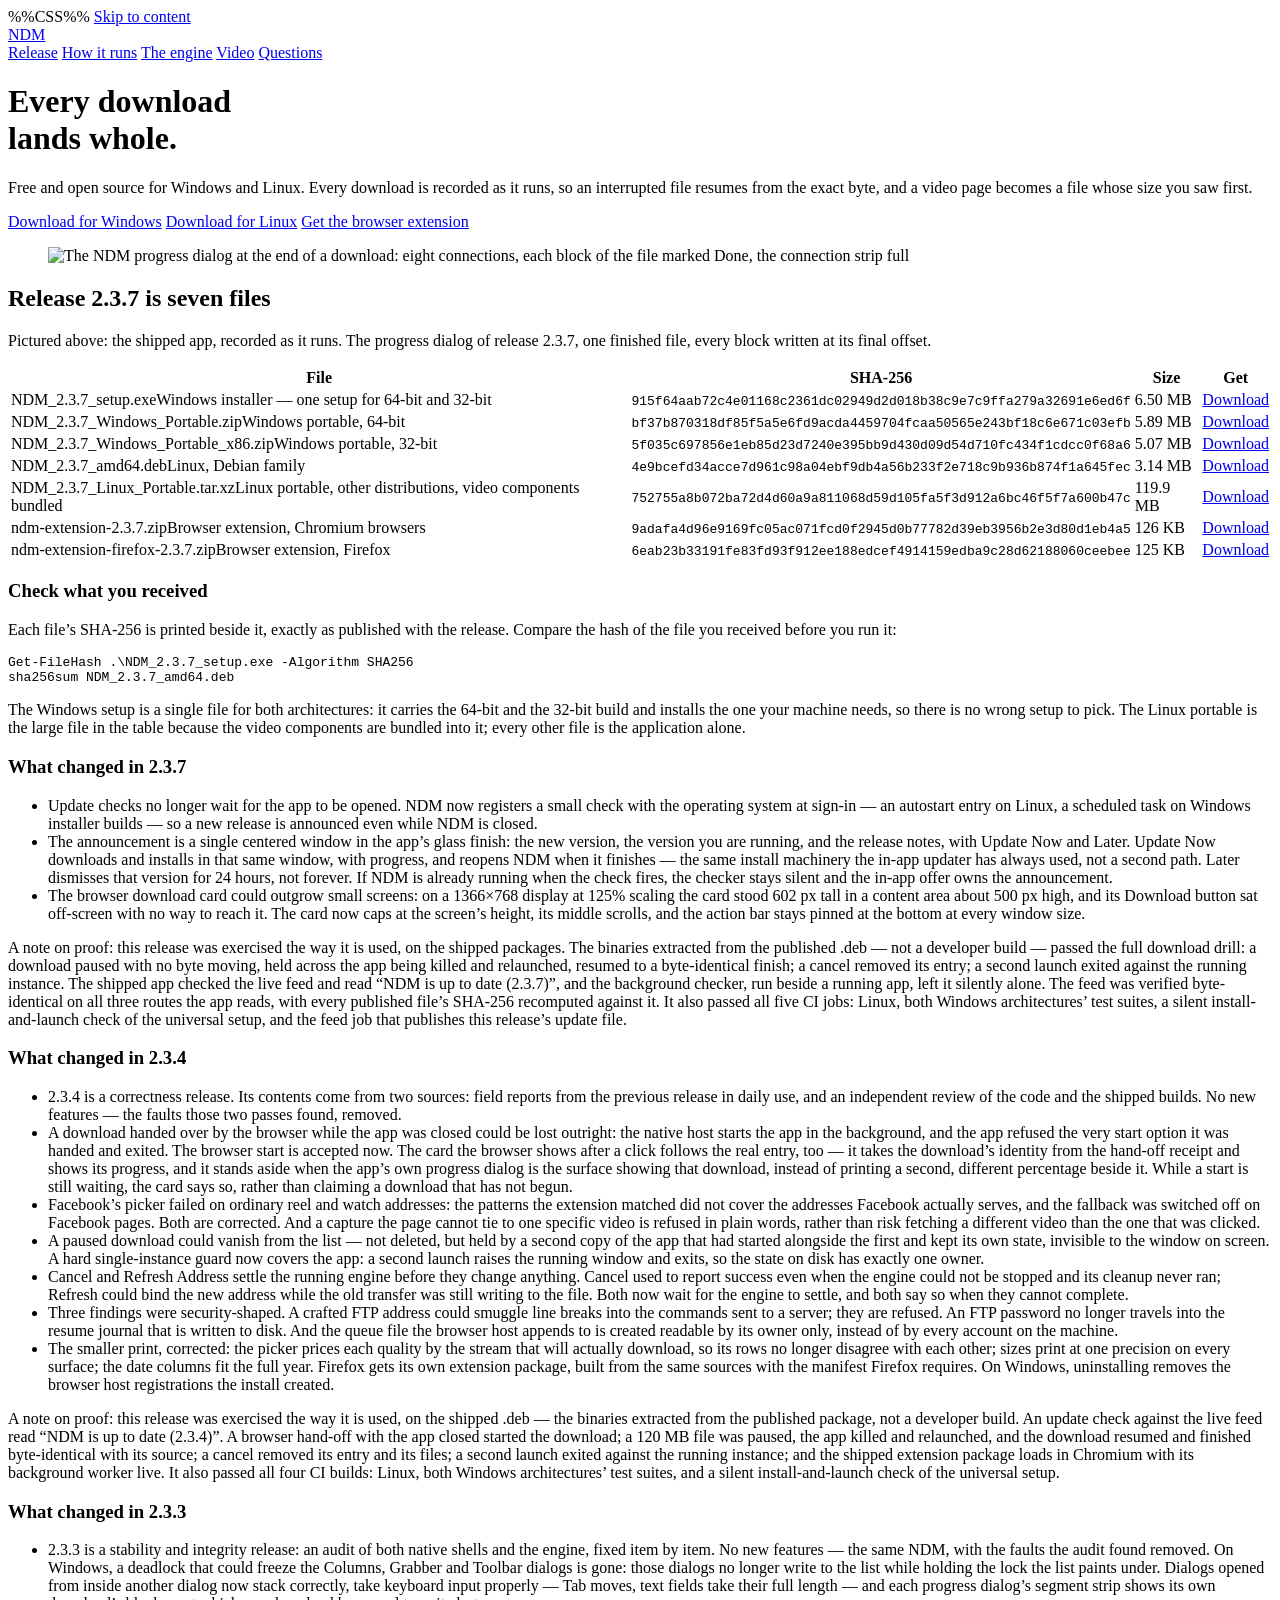
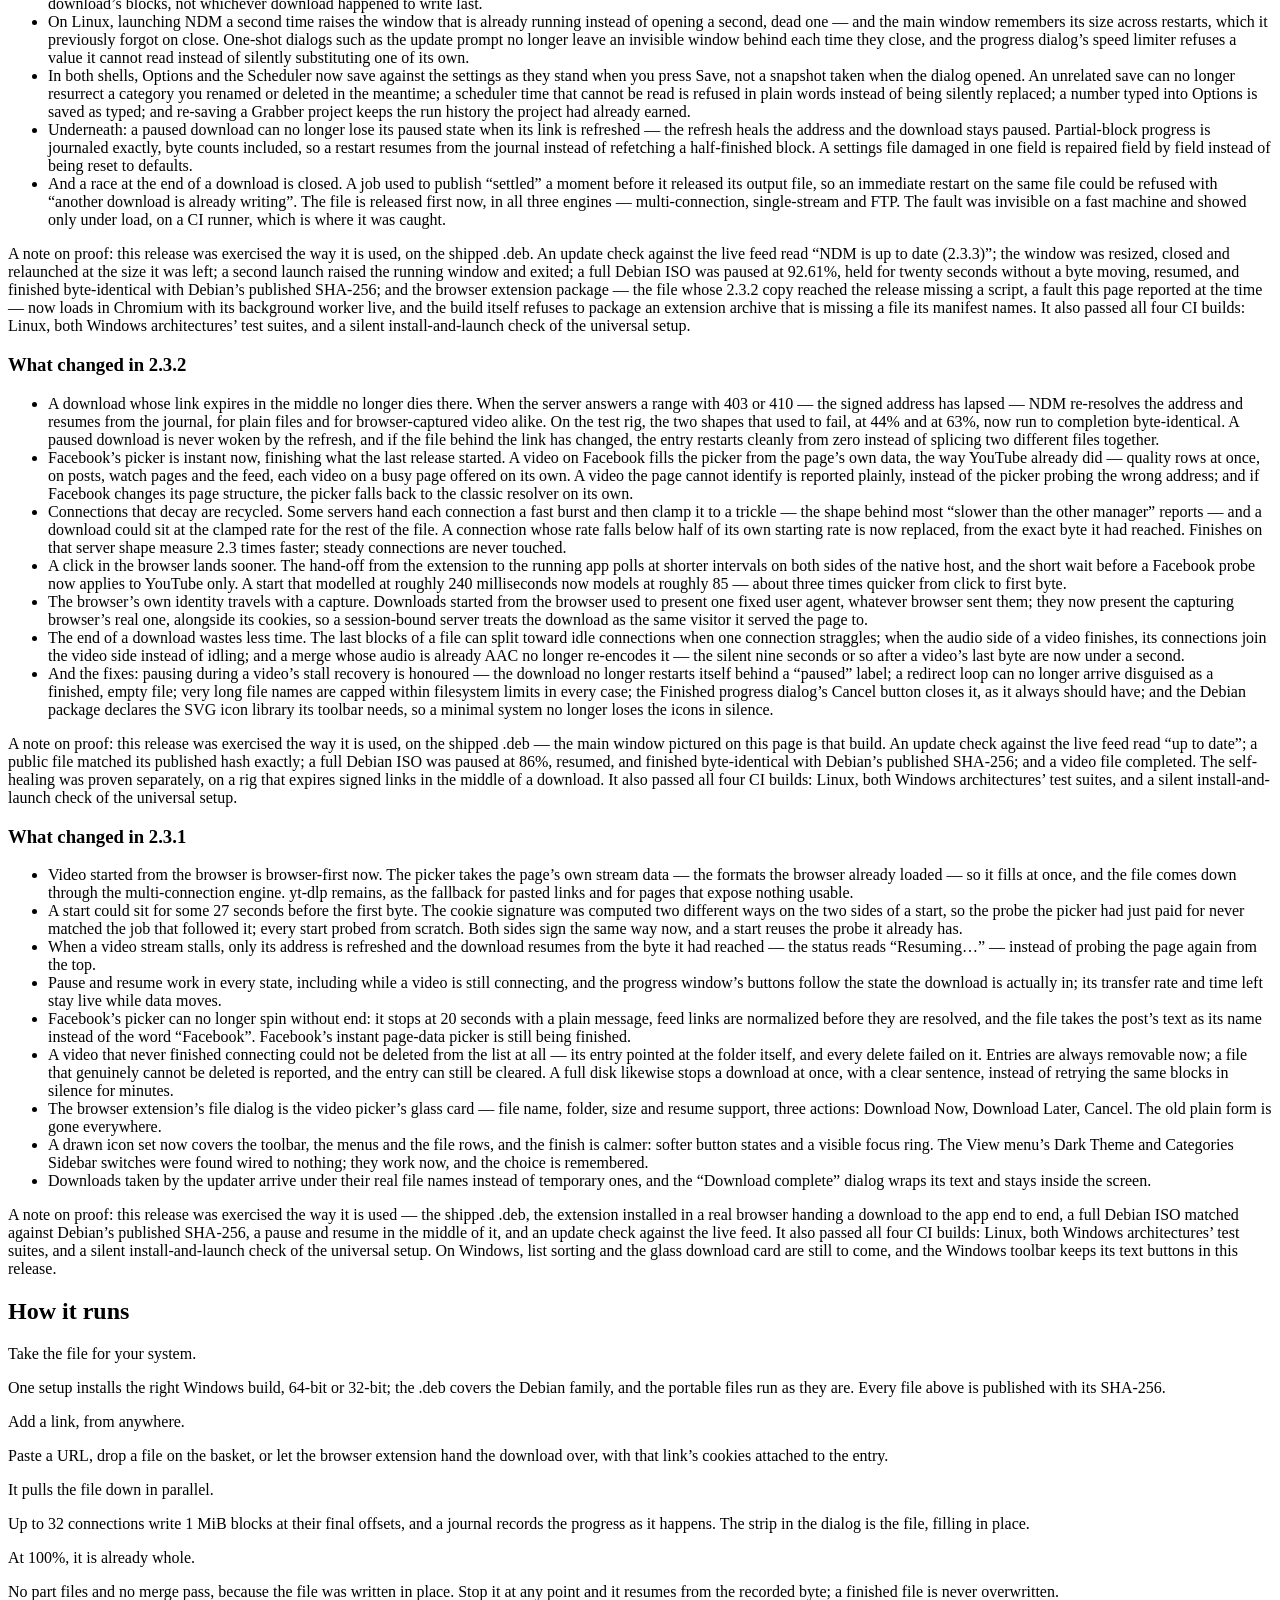
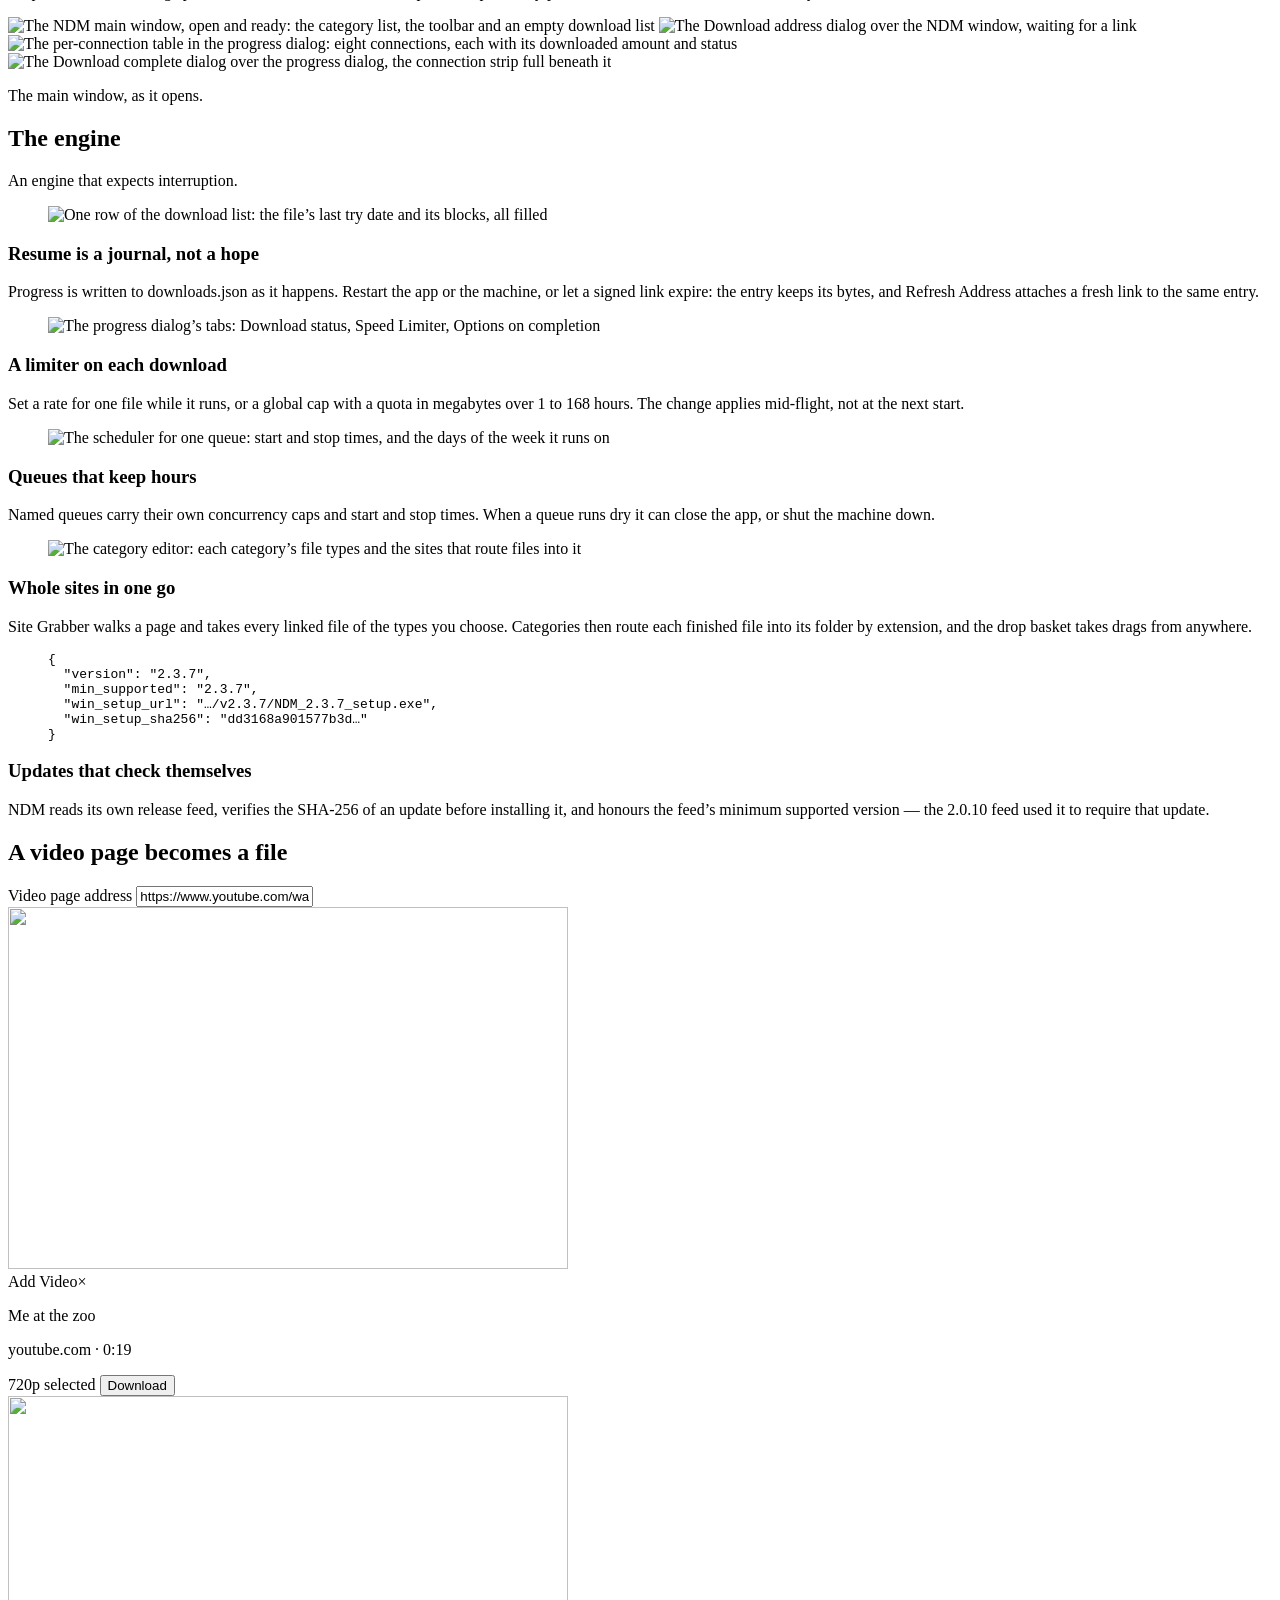
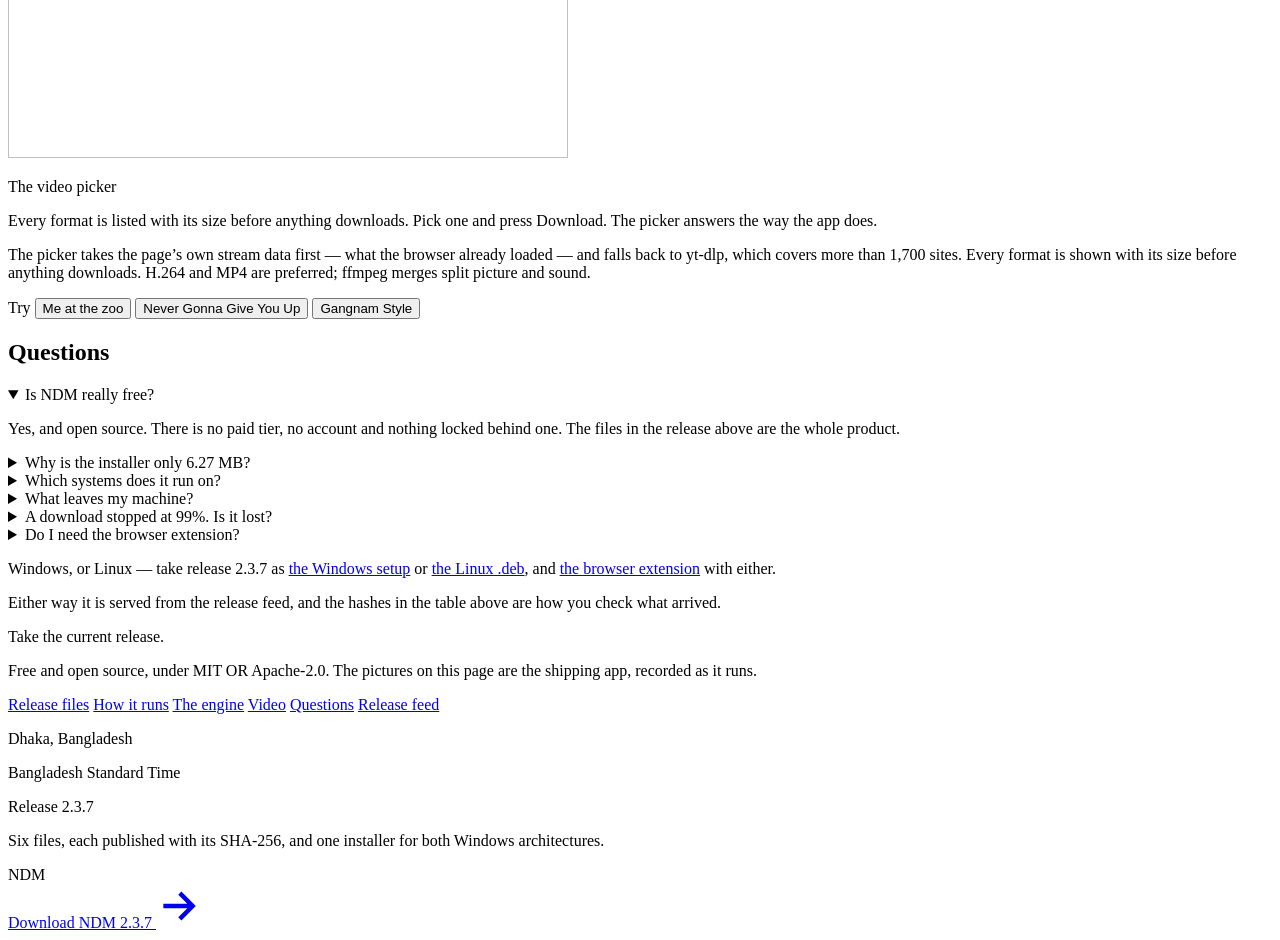
==== commit 77ad8dcf: "2.3.7: release page, real SHA-256 table, styles inlined so the page renders styled on slow connectio" ====
--- a/index.template.html
+++ b/index.template.html
@@ -9,7 +9,7 @@
 <link rel="preconnect" href="https://api.fontshare.com">
 <link rel="preconnect" href="https://cdn.fontshare.com" crossorigin>
 <link href="https://api.fontshare.com/v2/css?f[]=general-sans@400,500,700&display=swap" rel="stylesheet">
-<link rel="stylesheet" href="styles.css">
+%%CSS%%
 <script>document.documentElement.classList.add('js');</script>
 </head>
 <body>
@@ -31,9 +31,9 @@
     <h1 class="hero-name">Every download<br>lands whole.</h1>
     <p class="hero-support">Free and open source for Windows and Linux. Every download is recorded as it runs, so an interrupted file resumes from the exact byte, and a video page becomes a file whose size you saw first.</p>
     <div class="hero-action">
-      <a class="btn" id="hero-download" href="https://github.com/JAHURULNILL/ndm/releases/download/v2.3.6/NDM_2.3.6_setup.exe">Download for Windows</a>
-      <a class="btn btn-alt" id="hero-alt" href="https://github.com/JAHURULNILL/ndm/releases/download/v2.3.6/NDM_2.3.6_amd64.deb">Download for Linux</a>
-      <a class="btn btn-ghost" href="https://github.com/JAHURULNILL/ndm/releases/download/v2.3.6/ndm-extension-2.3.6.zip">Get the browser extension</a>
+      <a class="btn" id="hero-download" href="https://github.com/JAHURULNILL/ndm/releases/download/v2.3.7/NDM_2.3.7_setup.exe">Download for Windows</a>
+      <a class="btn btn-alt" id="hero-alt" href="https://github.com/JAHURULNILL/ndm/releases/download/v2.3.7/NDM_2.3.7_amd64.deb">Download for Linux</a>
+      <a class="btn btn-ghost" href="https://github.com/JAHURULNILL/ndm/releases/download/v2.3.7/ndm-extension-2.3.7.zip">Get the browser extension</a>
     </div>
   </div>
 
@@ -47,8 +47,8 @@
 <main id="main">
 
 <section class="release" id="release">
-  <h2 class="sec-head rv">Release <span data-ver>2.3.6</span> is seven files</h2>
-  <p class="frag-cap rv">Pictured above: the shipped app, recorded as it runs. The progress dialog of release <span data-ver>2.3.6</span>, one finished file, every block written at its final offset.</p>
+  <h2 class="sec-head rv">Release <span data-ver>2.3.7</span> is seven files</h2>
+  <p class="frag-cap rv">Pictured above: the shipped app, recorded as it runs. The progress dialog of release <span data-ver>2.3.7</span>, one finished file, every block written at its final offset.</p>
 
   <div class="ftable-wrap rv">
     <table class="ftable">
@@ -57,46 +57,46 @@
       </thead>
       <tbody>
         <tr>
-          <td class="f-file"><span class="f-name">NDM_2.3.6_setup.exe</span><span class="f-kind">Windows installer — one setup for 64-bit and 32-bit</span></td>
-          <td class="f-hash"><code data-hash="win_setup">3a26378d21a2b404182309e35262d8001176e705901b9c0adb8331cadbe97944</code></td>
-          <td class="f-size num">6.46 MB</td>
-          <td class="f-get"><a href="https://github.com/JAHURULNILL/ndm/releases/download/v2.3.6/NDM_2.3.6_setup.exe" data-get="win_setup">Download</a></td>
-        </tr>
-        <tr>
-          <td class="f-file"><span class="f-name">NDM_2.3.6_Windows_Portable.zip</span><span class="f-kind">Windows portable, 64-bit</span></td>
-          <td class="f-hash"><code data-hash="win">daa452a52784c2cd06c0ece723eaf62d10a7c6ddadea940f013c841b9caf1302</code></td>
-          <td class="f-size num">5.88 MB</td>
-          <td class="f-get"><a href="https://github.com/JAHURULNILL/ndm/releases/download/v2.3.6/NDM_2.3.6_Windows_Portable.zip" data-get="win">Download</a></td>
-        </tr>
-        <tr>
-          <td class="f-file"><span class="f-name">NDM_2.3.6_Windows_Portable_x86.zip</span><span class="f-kind">Windows portable, 32-bit</span></td>
-          <td class="f-hash"><code data-hash="win_x86">62524edf8d032c33de81cc13b53e40b2579457f366712b2dd43cf0f51dc1ba7b</code></td>
-          <td class="f-size num">5.06 MB</td>
-          <td class="f-get"><a href="https://github.com/JAHURULNILL/ndm/releases/download/v2.3.6/NDM_2.3.6_Windows_Portable_x86.zip" data-get="win_x86">Download</a></td>
-        </tr>
-        <tr>
-          <td class="f-file"><span class="f-name">NDM_2.3.6_amd64.deb</span><span class="f-kind">Linux, Debian family</span></td>
-          <td class="f-hash"><code data-hash="deb">80e4c5f76a9e9371b5a1715c5b84b158ac40450864b2b34448d3cce8b684b4f5</code></td>
-          <td class="f-size num">3.13 MB</td>
-          <td class="f-get"><a href="https://github.com/JAHURULNILL/ndm/releases/download/v2.3.6/NDM_2.3.6_amd64.deb" data-get="deb">Download</a></td>
-        </tr>
-        <tr>
-          <td class="f-file"><span class="f-name">NDM_2.3.6_Linux_Portable.tar.xz</span><span class="f-kind">Linux portable, other distributions, video components bundled</span></td>
-          <td class="f-hash"><code>7d2d632f6ea56f6cde2cf69053d55d3ef52a084b5de808b397d36c808a2e7287</code></td>
+          <td class="f-file"><span class="f-name">NDM_2.3.7_setup.exe</span><span class="f-kind">Windows installer — one setup for 64-bit and 32-bit</span></td>
+          <td class="f-hash"><code data-hash="win_setup">915f64aab72c4e01168c2361dc02949d2d018b38c9e7c9ffa279a32691e6ed6f</code></td>
+          <td class="f-size num">6.50 MB</td>
+          <td class="f-get"><a href="https://github.com/JAHURULNILL/ndm/releases/download/v2.3.7/NDM_2.3.7_setup.exe" data-get="win_setup">Download</a></td>
+        </tr>
+        <tr>
+          <td class="f-file"><span class="f-name">NDM_2.3.7_Windows_Portable.zip</span><span class="f-kind">Windows portable, 64-bit</span></td>
+          <td class="f-hash"><code data-hash="win">bf37b870318df85f5a5e6fd9acda4459704fcaa50565e243bf18c6e671c03efb</code></td>
+          <td class="f-size num">5.89 MB</td>
+          <td class="f-get"><a href="https://github.com/JAHURULNILL/ndm/releases/download/v2.3.7/NDM_2.3.7_Windows_Portable.zip" data-get="win">Download</a></td>
+        </tr>
+        <tr>
+          <td class="f-file"><span class="f-name">NDM_2.3.7_Windows_Portable_x86.zip</span><span class="f-kind">Windows portable, 32-bit</span></td>
+          <td class="f-hash"><code data-hash="win_x86">5f035c697856e1eb85d23d7240e395bb9d430d09d54d710fc434f1cdcc0f68a6</code></td>
+          <td class="f-size num">5.07 MB</td>
+          <td class="f-get"><a href="https://github.com/JAHURULNILL/ndm/releases/download/v2.3.7/NDM_2.3.7_Windows_Portable_x86.zip" data-get="win_x86">Download</a></td>
+        </tr>
+        <tr>
+          <td class="f-file"><span class="f-name">NDM_2.3.7_amd64.deb</span><span class="f-kind">Linux, Debian family</span></td>
+          <td class="f-hash"><code data-hash="deb">4e9bcefd34acce7d961c98a04ebf9db4a56b233f2e718c9b936b874f1a645fec</code></td>
+          <td class="f-size num">3.14 MB</td>
+          <td class="f-get"><a href="https://github.com/JAHURULNILL/ndm/releases/download/v2.3.7/NDM_2.3.7_amd64.deb" data-get="deb">Download</a></td>
+        </tr>
+        <tr>
+          <td class="f-file"><span class="f-name">NDM_2.3.7_Linux_Portable.tar.xz</span><span class="f-kind">Linux portable, other distributions, video components bundled</span></td>
+          <td class="f-hash"><code>752755a8b072ba72d4d60a9a811068d59d105fa5f3d912a6bc46f5f7a600b47c</code></td>
           <td class="f-size num">119.9 MB</td>
-          <td class="f-get"><a href="https://github.com/JAHURULNILL/ndm/releases/download/v2.3.6/NDM_2.3.6_Linux_Portable.tar.xz">Download</a></td>
-        </tr>
-        <tr>
-          <td class="f-file"><span class="f-name">ndm-extension-2.3.6.zip</span><span class="f-kind">Browser extension, Chromium browsers</span></td>
-          <td class="f-hash"><code data-hash="ext">3e68c388ffe8a3a9daf8620fa9a2a197e8858c78287a702026561c35ceaeac13</code></td>
+          <td class="f-get"><a href="https://github.com/JAHURULNILL/ndm/releases/download/v2.3.7/NDM_2.3.7_Linux_Portable.tar.xz">Download</a></td>
+        </tr>
+        <tr>
+          <td class="f-file"><span class="f-name">ndm-extension-2.3.7.zip</span><span class="f-kind">Browser extension, Chromium browsers</span></td>
+          <td class="f-hash"><code data-hash="ext">9adafa4d96e9169fc05ac071fcd0f2945d0b77782d39eb3956b2e3d80d1eb4a5</code></td>
           <td class="f-size num">126 KB</td>
-          <td class="f-get"><a href="https://github.com/JAHURULNILL/ndm/releases/download/v2.3.6/ndm-extension-2.3.6.zip">Download</a></td>
-        </tr>
-        <tr>
-          <td class="f-file"><span class="f-name">ndm-extension-firefox-2.3.6.zip</span><span class="f-kind">Browser extension, Firefox</span></td>
-          <td class="f-hash"><code>2124f6d9e021b658795f43ed3706fc0b75ff26a341dc869bc34f1db8cd267dec</code></td>
+          <td class="f-get"><a href="https://github.com/JAHURULNILL/ndm/releases/download/v2.3.7/ndm-extension-2.3.7.zip">Download</a></td>
+        </tr>
+        <tr>
+          <td class="f-file"><span class="f-name">ndm-extension-firefox-2.3.7.zip</span><span class="f-kind">Browser extension, Firefox</span></td>
+          <td class="f-hash"><code>6eab23b33191fe83fd93f912ee188edcef4914159edba9c28d62188060ceebee</code></td>
           <td class="f-size num">125 KB</td>
-          <td class="f-get"><a href="https://github.com/JAHURULNILL/ndm/releases/download/v2.3.6/ndm-extension-firefox-2.3.6.zip">Download</a></td>
+          <td class="f-get"><a href="https://github.com/JAHURULNILL/ndm/releases/download/v2.3.7/ndm-extension-firefox-2.3.7.zip">Download</a></td>
         </tr>
       </tbody>
     </table>
@@ -106,21 +106,18 @@
     <div class="verify rv">
       <h3>Check what you received</h3>
       <p>Each file&rsquo;s SHA-256 is printed beside it, exactly as published with the release. Compare the hash of the file you received before you run it:</p>
-      <pre><code>Get-FileHash .\NDM_2.3.6_setup.exe -Algorithm SHA256
-sha256sum NDM_2.3.6_amd64.deb</code></pre>
+      <pre><code>Get-FileHash .\NDM_2.3.7_setup.exe -Algorithm SHA256
+sha256sum NDM_2.3.7_amd64.deb</code></pre>
       <p>The Windows setup is a single file for both architectures: it carries the 64-bit and the 32-bit build and installs the one your machine needs, so there is no wrong setup to pick. The Linux portable is the large file in the table because the video components are bundled into it; every other file is the application alone.</p>
     </div>
     <div class="changed rv">
-      <h3>What changed in <span data-ver>2.3.6</span></h3>
-      <ul>
-        <li>Playlist video no longer depends on an external downloader. HLS and DASH streams are parsed by the engine itself — master playlists, variant selection, segment templates and timelines — and the segments are downloaded by the same multi-connection engine that handles ordinary files, with the same pause, resume, speed limit and progress reporting. yt-dlp remains what it was always best at in NDM: resolving a page to its streams, and the fallback when a playlist is encrypted or live.</li>
-        <li>Starting the app and starting a download both got more reliable. A second request for a video that is already resolving no longer stacks a fresh long wait on top of the first, a finished resolve no longer leaves its card saying &ldquo;Resolving&hellip;&rdquo; forever, and the picker&rsquo;s seeded resolutions now warm in parallel instead of one after another.</li>
-        <li>Captures from the browser queue like file offers: one dialog at a time, in order, instead of two or three stacked on top of each other. A download the browser hands over can no longer bury the window you are already looking at.</li>
-        <li>An FTP server that accepts a resume offset and then streams from the beginning anyway — a real behaviour of some broken servers — could silently corrupt a multi-connection download. The probe now proves resume honesty with a byte witness before trusting it, and falls back to a single stream when the proof fails.</li>
-        <li>Files behind HTTP Digest authentication (RFC 7616, MD5 and SHA-256) now download with the site login instead of failing at the password prompt. Digest support did not exist before this release.</li>
-        <li>The packages now ship THIRD_PARTY_LICENSES.md covering every bundled crate and runtime component.</li>
-      </ul>
-      <p class="changed-note">A note on proof: this release was exercised the way it is used, on the shipped .deb — the binaries extracted from the published package, not a developer build. An update check against the live feed read &ldquo;NDM is up to date (2.3.6)&rdquo;; a download was paused with no byte moving, held across the app being killed and relaunched, then resumed to a byte-identical finish; a cancel removed its entry; a second launch exited against the running instance. The feed was verified byte-identical on all three routes the app reads, with every published file&rsquo;s SHA-256 recomputed against it. It also passed all five CI jobs: Linux, both Windows architectures&rsquo; test suites, a silent install-and-launch check of the universal setup, and the feed job that publishes this release&rsquo;s update file.</p>
+      <h3>What changed in <span data-ver>2.3.7</span></h3>
+      <ul>
+        <li>Update checks no longer wait for the app to be opened. NDM now registers a small check with the operating system at sign-in — an autostart entry on Linux, a scheduled task on Windows installer builds — so a new release is announced even while NDM is closed.</li>
+        <li>The announcement is a single centered window in the app&rsquo;s glass finish: the new version, the version you are running, and the release notes, with Update Now and Later. Update Now downloads and installs in that same window, with progress, and reopens NDM when it finishes — the same install machinery the in-app updater has always used, not a second path. Later dismisses that version for 24 hours, not forever. If NDM is already running when the check fires, the checker stays silent and the in-app offer owns the announcement.</li>
+        <li>The browser download card could outgrow small screens: on a 1366&times;768 display at 125% scaling the card stood 602&nbsp;px tall in a content area about 500&nbsp;px high, and its Download button sat off-screen with no way to reach it. The card now caps at the screen&rsquo;s height, its middle scrolls, and the action bar stays pinned at the bottom at every window size.</li>
+      </ul>
+      <p class="changed-note">A note on proof: this release was exercised the way it is used, on the shipped packages. The binaries extracted from the published .deb — not a developer build — passed the full download drill: a download paused with no byte moving, held across the app being killed and relaunched, resumed to a byte-identical finish; a cancel removed its entry; a second launch exited against the running instance. The shipped app checked the live feed and read &ldquo;NDM is up to date (2.3.7)&rdquo;, and the background checker, run beside a running app, left it silently alone. The feed was verified byte-identical on all three routes the app reads, with every published file&rsquo;s SHA-256 recomputed against it. It also passed all five CI jobs: Linux, both Windows architectures&rsquo; test suites, a silent install-and-launch check of the universal setup, and the feed job that publishes this release&rsquo;s update file.</p>
       <h3>What changed in 2.3.4</h3>
       <ul>
         <li>2.3.4 is a correctness release. Its contents come from two sources: field reports from the previous release in daily use, and an independent review of the code and the shipped builds. No new features — the faults those two passes found, removed.</li>
@@ -240,9 +237,9 @@
 
   <div class="mod rv">
     <figure class="mod-panel mod-panel-code"><pre><code>{
-  "version": "2.3.6",
-  "min_supported": "2.3.6",
-  "win_setup_url": "…/v2.3.6/NDM_2.3.6_setup.exe",
+  "version": "2.3.7",
+  "min_supported": "2.3.7",
+  "win_setup_url": "…/v2.3.7/NDM_2.3.7_setup.exe",
   "win_setup_sha256": "dd3168a901577b3d…"
 }</code></pre></figure>
     <div class="mod-text">
@@ -324,7 +321,7 @@
 </section>
 
 <section class="cta">
-  <p class="cta-statement rv">Windows, or Linux — take release <span data-ver>2.3.6</span> as <a class="cta-btn cta-btn-a" href="https://github.com/JAHURULNILL/ndm/releases/download/v2.3.6/NDM_2.3.6_setup.exe">the Windows setup</a> or <a class="cta-btn cta-btn-b" href="https://github.com/JAHURULNILL/ndm/releases/download/v2.3.6/NDM_2.3.6_amd64.deb">the Linux .deb</a>, and <a class="cta-btn cta-btn-c" href="https://github.com/JAHURULNILL/ndm/releases/download/v2.3.6/ndm-extension-2.3.6.zip">the browser extension</a> with either.</p>
+  <p class="cta-statement rv">Windows, or Linux — take release <span data-ver>2.3.7</span> as <a class="cta-btn cta-btn-a" href="https://github.com/JAHURULNILL/ndm/releases/download/v2.3.7/NDM_2.3.7_setup.exe">the Windows setup</a> or <a class="cta-btn cta-btn-b" href="https://github.com/JAHURULNILL/ndm/releases/download/v2.3.7/NDM_2.3.7_amd64.deb">the Linux .deb</a>, and <a class="cta-btn cta-btn-c" href="https://github.com/JAHURULNILL/ndm/releases/download/v2.3.7/ndm-extension-2.3.7.zip">the browser extension</a> with either.</p>
   <p class="cta-after rv">Either way it is served from the release feed, and the hashes in the table above are how you check what arrived.</p>
 </section>
 
@@ -349,14 +346,14 @@
       <p class="ft-time" id="dhaka-time">Bangladesh Standard Time</p>
     </div>
     <div class="ft ft-ver">
-      <p class="ft-ver-n">Release <span data-ver>2.3.6</span></p>
+      <p class="ft-ver-n">Release <span data-ver>2.3.7</span></p>
       <p class="ft-ver-note">Six files, each published with its SHA-256, and one installer for both Windows architectures.</p>
     </div>
   </div>
   <div class="ft-row ft-row2">
     <div class="ft ft-mark" aria-hidden="true">NDM</div>
-    <a class="ft ft-get" id="footer-download" href="https://github.com/JAHURULNILL/ndm/releases/download/v2.3.6/NDM_2.3.6_setup.exe">
-      <span class="ft-get-text">Download NDM <span data-ver>2.3.6</span></span>
+    <a class="ft ft-get" id="footer-download" href="https://github.com/JAHURULNILL/ndm/releases/download/v2.3.7/NDM_2.3.7_setup.exe">
+      <span class="ft-get-text">Download NDM <span data-ver>2.3.7</span></span>
       <svg class="ft-arrow" viewBox="0 0 24 24" width="44" height="44" aria-hidden="true"><path d="M4 12h15M13 5l7 7-7 7" fill="none" stroke="currentColor" stroke-width="2.4"/></svg>
     </a>
   </div>
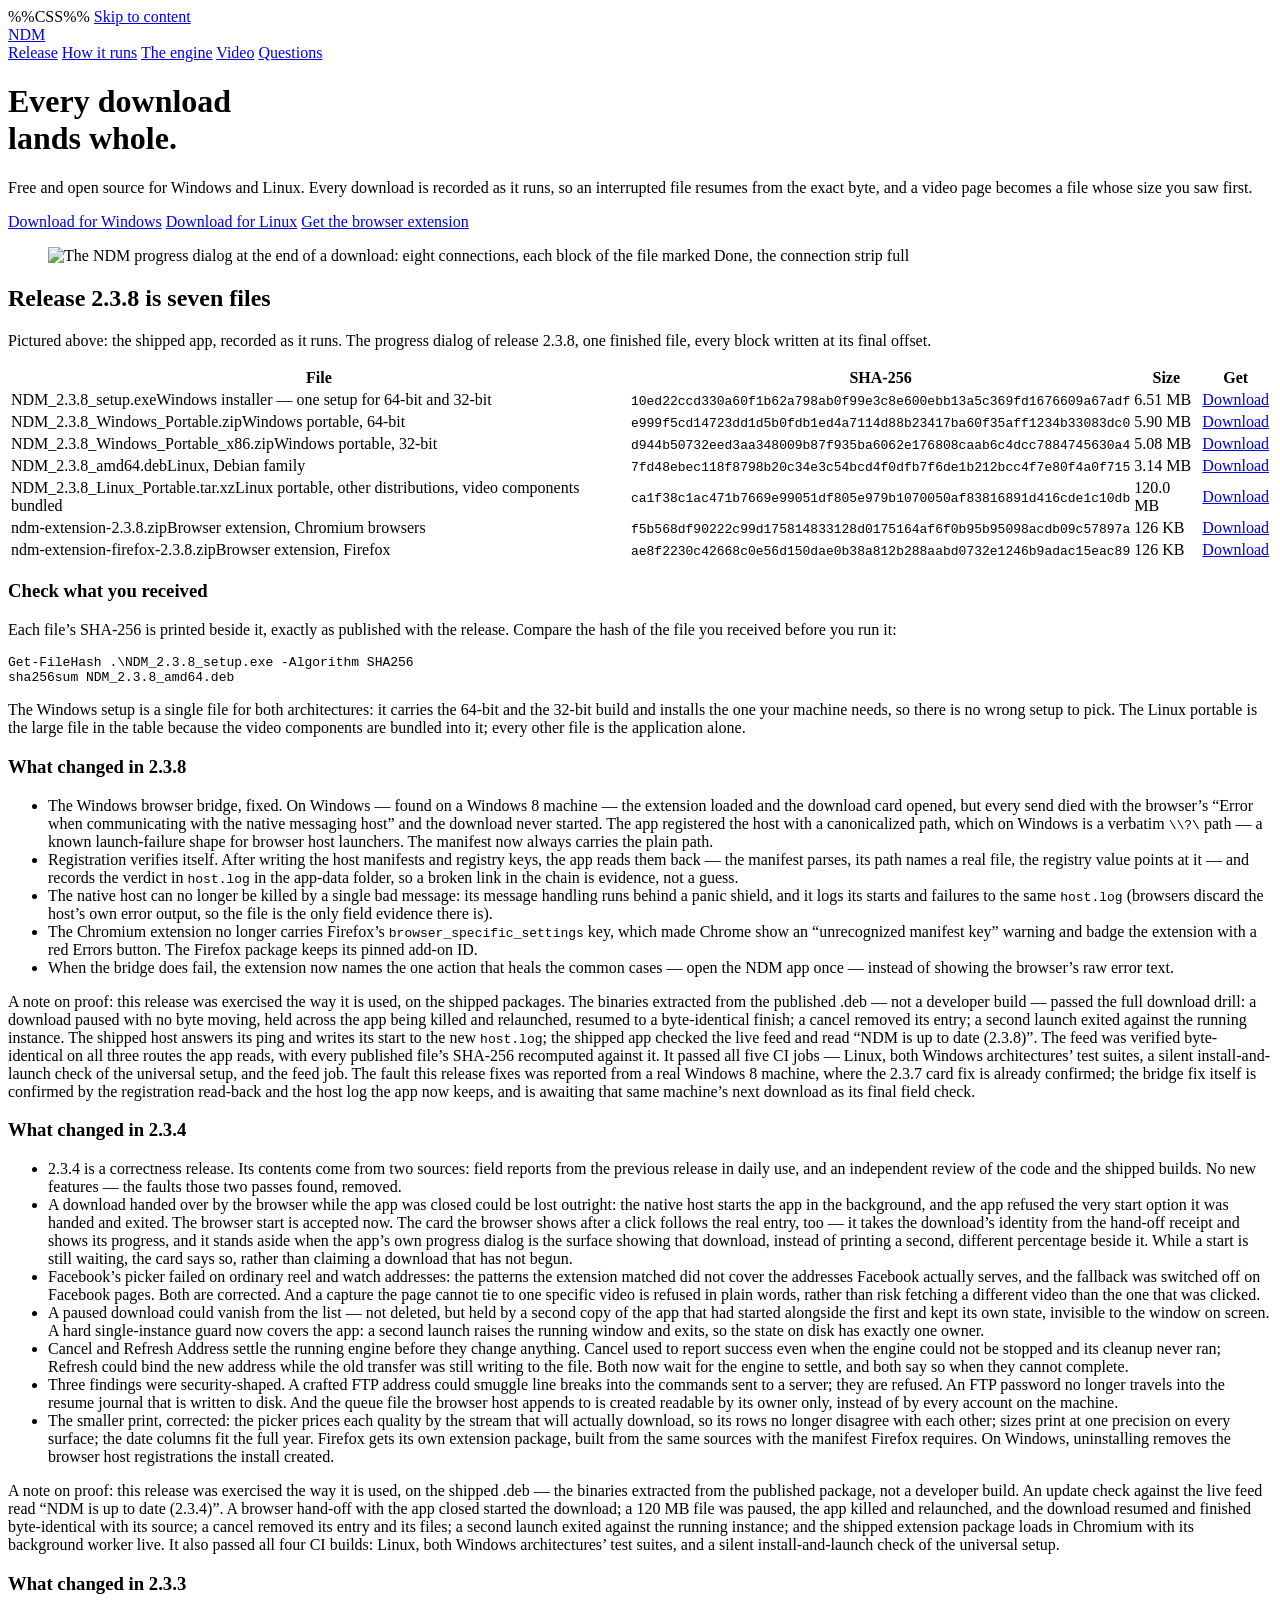
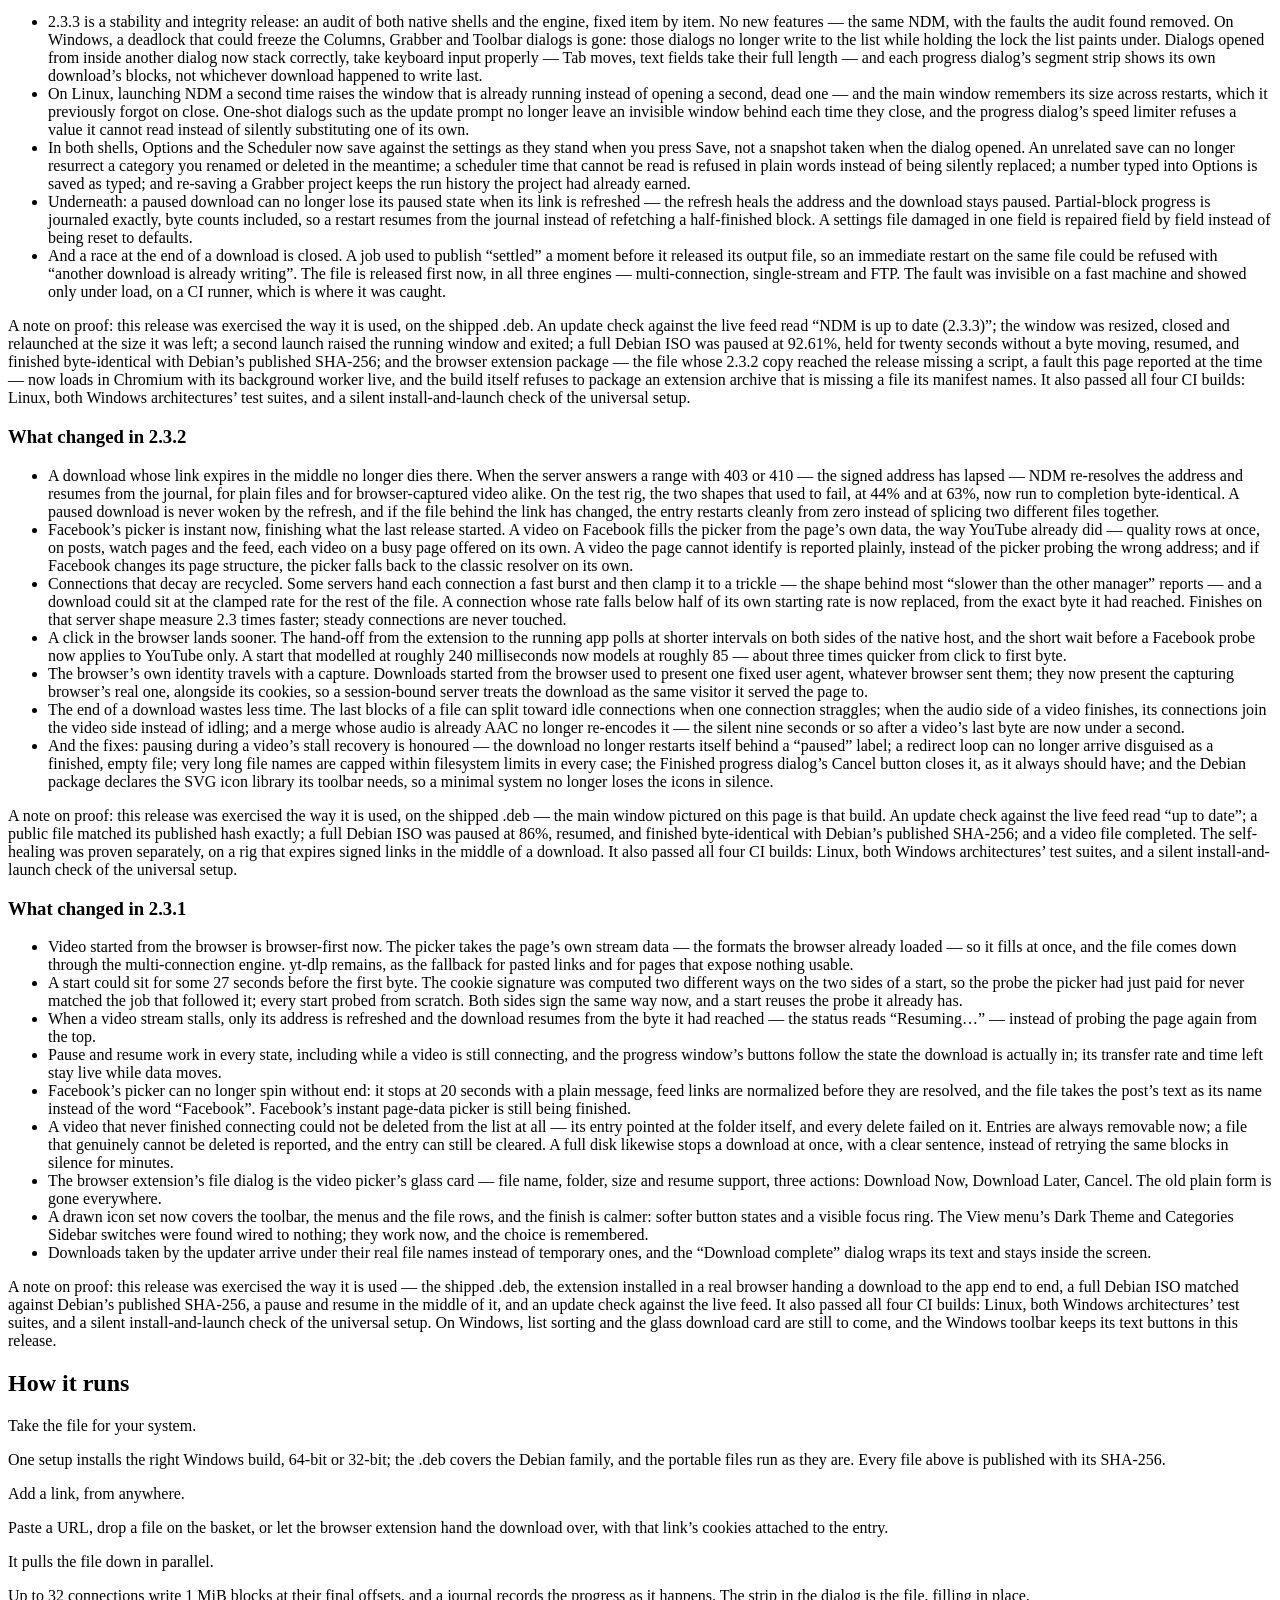
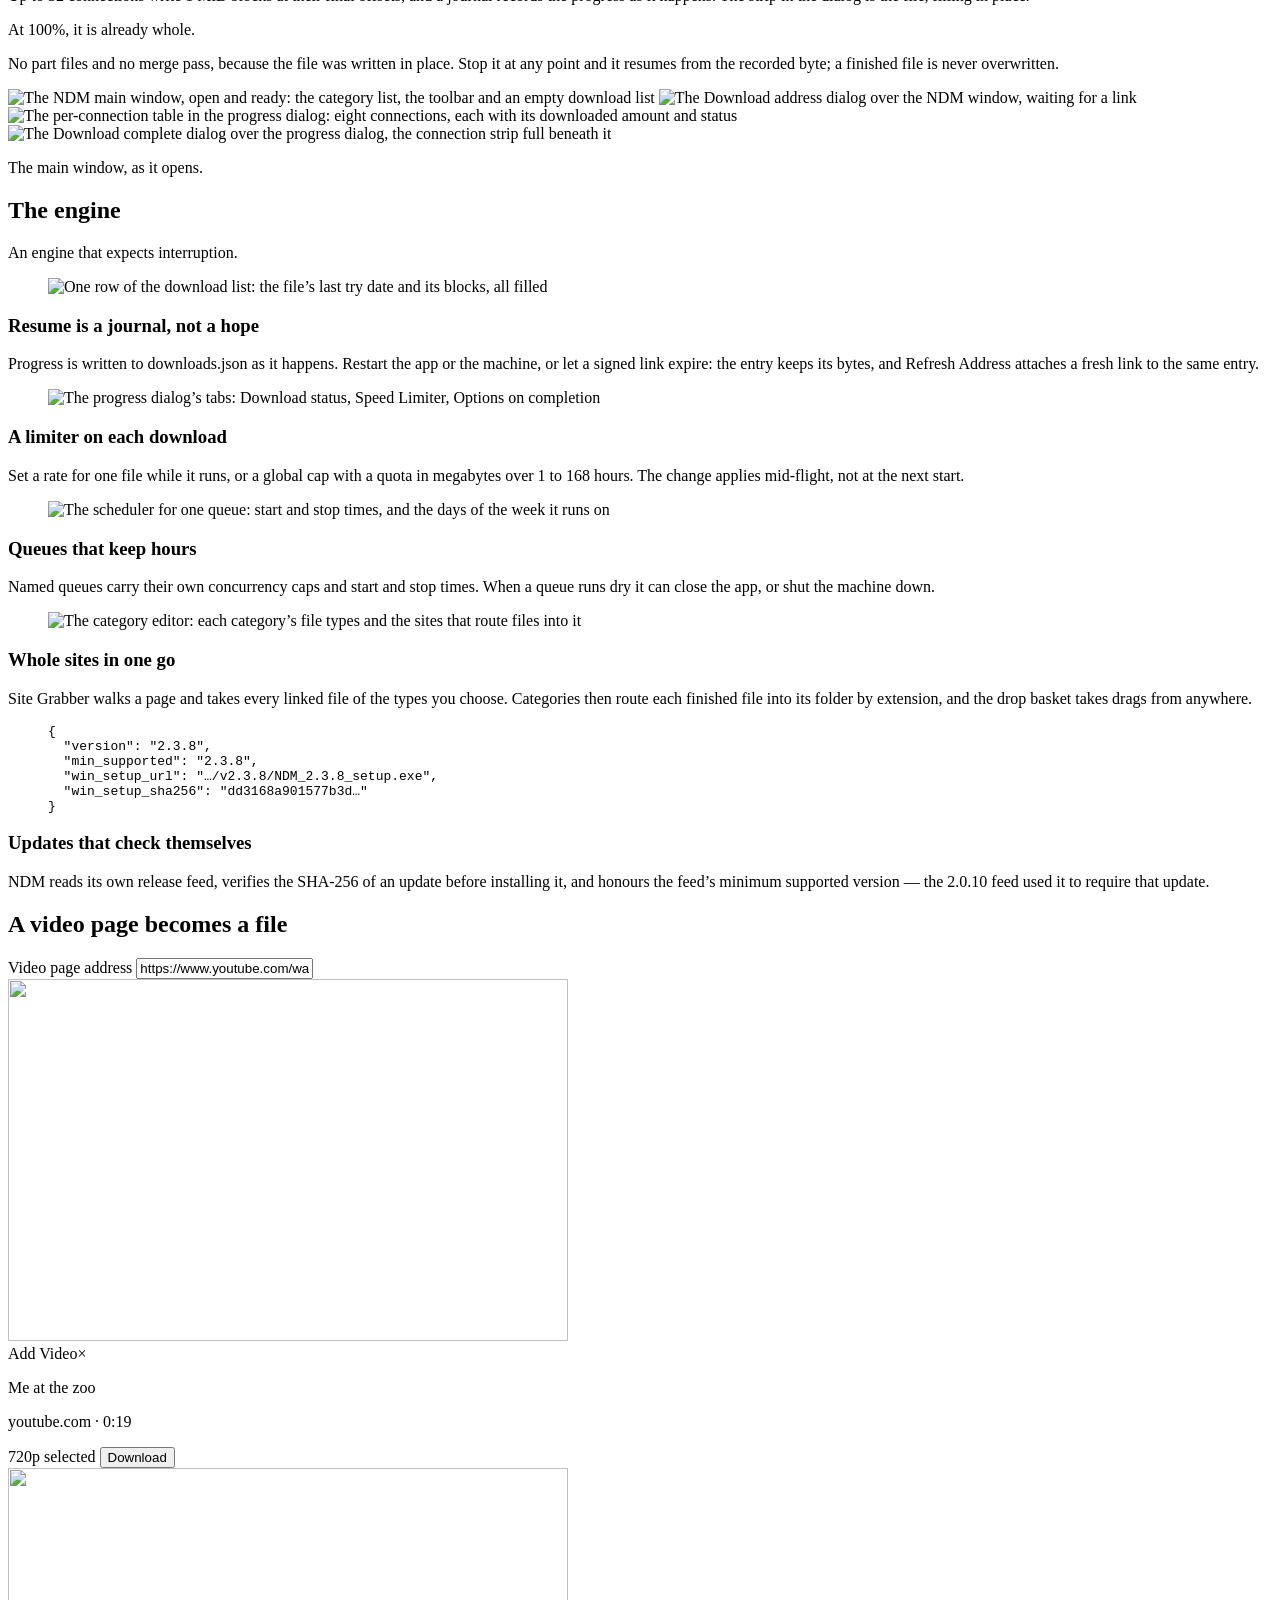
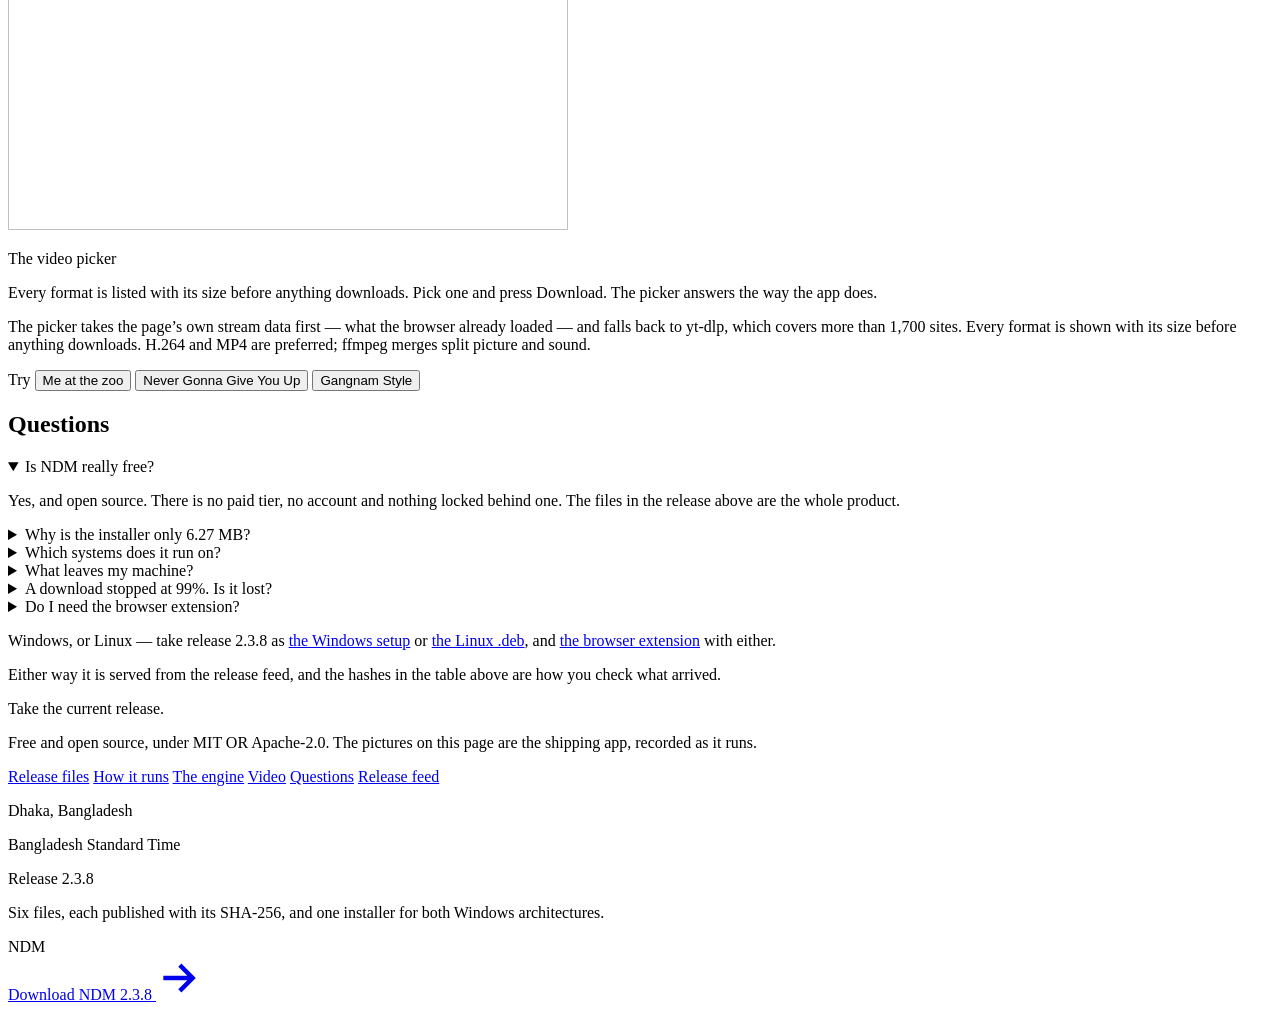
==== commit e21ee1d8: "2.3.8: Windows browser-bridge fix release — downloads table, what-changed, proof note" ====
--- a/index.template.html
+++ b/index.template.html
@@ -31,9 +31,9 @@
     <h1 class="hero-name">Every download<br>lands whole.</h1>
     <p class="hero-support">Free and open source for Windows and Linux. Every download is recorded as it runs, so an interrupted file resumes from the exact byte, and a video page becomes a file whose size you saw first.</p>
     <div class="hero-action">
-      <a class="btn" id="hero-download" href="https://github.com/JAHURULNILL/ndm/releases/download/v2.3.7/NDM_2.3.7_setup.exe">Download for Windows</a>
-      <a class="btn btn-alt" id="hero-alt" href="https://github.com/JAHURULNILL/ndm/releases/download/v2.3.7/NDM_2.3.7_amd64.deb">Download for Linux</a>
-      <a class="btn btn-ghost" href="https://github.com/JAHURULNILL/ndm/releases/download/v2.3.7/ndm-extension-2.3.7.zip">Get the browser extension</a>
+      <a class="btn" id="hero-download" href="https://github.com/JAHURULNILL/ndm/releases/download/v2.3.8/NDM_2.3.8_setup.exe">Download for Windows</a>
+      <a class="btn btn-alt" id="hero-alt" href="https://github.com/JAHURULNILL/ndm/releases/download/v2.3.8/NDM_2.3.8_amd64.deb">Download for Linux</a>
+      <a class="btn btn-ghost" href="https://github.com/JAHURULNILL/ndm/releases/download/v2.3.8/ndm-extension-2.3.8.zip">Get the browser extension</a>
     </div>
   </div>
 
@@ -47,8 +47,8 @@
 <main id="main">
 
 <section class="release" id="release">
-  <h2 class="sec-head rv">Release <span data-ver>2.3.7</span> is seven files</h2>
-  <p class="frag-cap rv">Pictured above: the shipped app, recorded as it runs. The progress dialog of release <span data-ver>2.3.7</span>, one finished file, every block written at its final offset.</p>
+  <h2 class="sec-head rv">Release <span data-ver>2.3.8</span> is seven files</h2>
+  <p class="frag-cap rv">Pictured above: the shipped app, recorded as it runs. The progress dialog of release <span data-ver>2.3.8</span>, one finished file, every block written at its final offset.</p>
 
   <div class="ftable-wrap rv">
     <table class="ftable">
@@ -57,46 +57,46 @@
       </thead>
       <tbody>
         <tr>
-          <td class="f-file"><span class="f-name">NDM_2.3.7_setup.exe</span><span class="f-kind">Windows installer — one setup for 64-bit and 32-bit</span></td>
-          <td class="f-hash"><code data-hash="win_setup">915f64aab72c4e01168c2361dc02949d2d018b38c9e7c9ffa279a32691e6ed6f</code></td>
-          <td class="f-size num">6.50 MB</td>
-          <td class="f-get"><a href="https://github.com/JAHURULNILL/ndm/releases/download/v2.3.7/NDM_2.3.7_setup.exe" data-get="win_setup">Download</a></td>
-        </tr>
-        <tr>
-          <td class="f-file"><span class="f-name">NDM_2.3.7_Windows_Portable.zip</span><span class="f-kind">Windows portable, 64-bit</span></td>
-          <td class="f-hash"><code data-hash="win">bf37b870318df85f5a5e6fd9acda4459704fcaa50565e243bf18c6e671c03efb</code></td>
-          <td class="f-size num">5.89 MB</td>
-          <td class="f-get"><a href="https://github.com/JAHURULNILL/ndm/releases/download/v2.3.7/NDM_2.3.7_Windows_Portable.zip" data-get="win">Download</a></td>
-        </tr>
-        <tr>
-          <td class="f-file"><span class="f-name">NDM_2.3.7_Windows_Portable_x86.zip</span><span class="f-kind">Windows portable, 32-bit</span></td>
-          <td class="f-hash"><code data-hash="win_x86">5f035c697856e1eb85d23d7240e395bb9d430d09d54d710fc434f1cdcc0f68a6</code></td>
-          <td class="f-size num">5.07 MB</td>
-          <td class="f-get"><a href="https://github.com/JAHURULNILL/ndm/releases/download/v2.3.7/NDM_2.3.7_Windows_Portable_x86.zip" data-get="win_x86">Download</a></td>
-        </tr>
-        <tr>
-          <td class="f-file"><span class="f-name">NDM_2.3.7_amd64.deb</span><span class="f-kind">Linux, Debian family</span></td>
-          <td class="f-hash"><code data-hash="deb">4e9bcefd34acce7d961c98a04ebf9db4a56b233f2e718c9b936b874f1a645fec</code></td>
+          <td class="f-file"><span class="f-name">NDM_2.3.8_setup.exe</span><span class="f-kind">Windows installer — one setup for 64-bit and 32-bit</span></td>
+          <td class="f-hash"><code data-hash="win_setup">10ed22ccd330a60f1b62a798ab0f99e3c8e600ebb13a5c369fd1676609a67adf</code></td>
+          <td class="f-size num">6.51 MB</td>
+          <td class="f-get"><a href="https://github.com/JAHURULNILL/ndm/releases/download/v2.3.8/NDM_2.3.8_setup.exe" data-get="win_setup">Download</a></td>
+        </tr>
+        <tr>
+          <td class="f-file"><span class="f-name">NDM_2.3.8_Windows_Portable.zip</span><span class="f-kind">Windows portable, 64-bit</span></td>
+          <td class="f-hash"><code data-hash="win">e999f5cd14723dd1d5b0fdb1ed4a7114d88b23417ba60f35aff1234b33083dc0</code></td>
+          <td class="f-size num">5.90 MB</td>
+          <td class="f-get"><a href="https://github.com/JAHURULNILL/ndm/releases/download/v2.3.8/NDM_2.3.8_Windows_Portable.zip" data-get="win">Download</a></td>
+        </tr>
+        <tr>
+          <td class="f-file"><span class="f-name">NDM_2.3.8_Windows_Portable_x86.zip</span><span class="f-kind">Windows portable, 32-bit</span></td>
+          <td class="f-hash"><code data-hash="win_x86">d944b50732eed3aa348009b87f935ba6062e176808caab6c4dcc7884745630a4</code></td>
+          <td class="f-size num">5.08 MB</td>
+          <td class="f-get"><a href="https://github.com/JAHURULNILL/ndm/releases/download/v2.3.8/NDM_2.3.8_Windows_Portable_x86.zip" data-get="win_x86">Download</a></td>
+        </tr>
+        <tr>
+          <td class="f-file"><span class="f-name">NDM_2.3.8_amd64.deb</span><span class="f-kind">Linux, Debian family</span></td>
+          <td class="f-hash"><code data-hash="deb">7fd48ebec118f8798b20c34e3c54bcd4f0dfb7f6de1b212bcc4f7e80f4a0f715</code></td>
           <td class="f-size num">3.14 MB</td>
-          <td class="f-get"><a href="https://github.com/JAHURULNILL/ndm/releases/download/v2.3.7/NDM_2.3.7_amd64.deb" data-get="deb">Download</a></td>
-        </tr>
-        <tr>
-          <td class="f-file"><span class="f-name">NDM_2.3.7_Linux_Portable.tar.xz</span><span class="f-kind">Linux portable, other distributions, video components bundled</span></td>
-          <td class="f-hash"><code>752755a8b072ba72d4d60a9a811068d59d105fa5f3d912a6bc46f5f7a600b47c</code></td>
-          <td class="f-size num">119.9 MB</td>
-          <td class="f-get"><a href="https://github.com/JAHURULNILL/ndm/releases/download/v2.3.7/NDM_2.3.7_Linux_Portable.tar.xz">Download</a></td>
-        </tr>
-        <tr>
-          <td class="f-file"><span class="f-name">ndm-extension-2.3.7.zip</span><span class="f-kind">Browser extension, Chromium browsers</span></td>
-          <td class="f-hash"><code data-hash="ext">9adafa4d96e9169fc05ac071fcd0f2945d0b77782d39eb3956b2e3d80d1eb4a5</code></td>
+          <td class="f-get"><a href="https://github.com/JAHURULNILL/ndm/releases/download/v2.3.8/NDM_2.3.8_amd64.deb" data-get="deb">Download</a></td>
+        </tr>
+        <tr>
+          <td class="f-file"><span class="f-name">NDM_2.3.8_Linux_Portable.tar.xz</span><span class="f-kind">Linux portable, other distributions, video components bundled</span></td>
+          <td class="f-hash"><code>ca1f38c1ac471b7669e99051df805e979b1070050af83816891d416cde1c10db</code></td>
+          <td class="f-size num">120.0 MB</td>
+          <td class="f-get"><a href="https://github.com/JAHURULNILL/ndm/releases/download/v2.3.8/NDM_2.3.8_Linux_Portable.tar.xz">Download</a></td>
+        </tr>
+        <tr>
+          <td class="f-file"><span class="f-name">ndm-extension-2.3.8.zip</span><span class="f-kind">Browser extension, Chromium browsers</span></td>
+          <td class="f-hash"><code data-hash="ext">f5b568df90222c99d175814833128d0175164af6f0b95b95098acdb09c57897a</code></td>
           <td class="f-size num">126 KB</td>
-          <td class="f-get"><a href="https://github.com/JAHURULNILL/ndm/releases/download/v2.3.7/ndm-extension-2.3.7.zip">Download</a></td>
-        </tr>
-        <tr>
-          <td class="f-file"><span class="f-name">ndm-extension-firefox-2.3.7.zip</span><span class="f-kind">Browser extension, Firefox</span></td>
-          <td class="f-hash"><code>6eab23b33191fe83fd93f912ee188edcef4914159edba9c28d62188060ceebee</code></td>
-          <td class="f-size num">125 KB</td>
-          <td class="f-get"><a href="https://github.com/JAHURULNILL/ndm/releases/download/v2.3.7/ndm-extension-firefox-2.3.7.zip">Download</a></td>
+          <td class="f-get"><a href="https://github.com/JAHURULNILL/ndm/releases/download/v2.3.8/ndm-extension-2.3.8.zip">Download</a></td>
+        </tr>
+        <tr>
+          <td class="f-file"><span class="f-name">ndm-extension-firefox-2.3.8.zip</span><span class="f-kind">Browser extension, Firefox</span></td>
+          <td class="f-hash"><code>ae8f2230c42668c0e56d150dae0b38a812b288aabd0732e1246b9adac15eac89</code></td>
+          <td class="f-size num">126 KB</td>
+          <td class="f-get"><a href="https://github.com/JAHURULNILL/ndm/releases/download/v2.3.8/ndm-extension-firefox-2.3.8.zip">Download</a></td>
         </tr>
       </tbody>
     </table>
@@ -106,18 +106,20 @@
     <div class="verify rv">
       <h3>Check what you received</h3>
       <p>Each file&rsquo;s SHA-256 is printed beside it, exactly as published with the release. Compare the hash of the file you received before you run it:</p>
-      <pre><code>Get-FileHash .\NDM_2.3.7_setup.exe -Algorithm SHA256
-sha256sum NDM_2.3.7_amd64.deb</code></pre>
+      <pre><code>Get-FileHash .\NDM_2.3.8_setup.exe -Algorithm SHA256
+sha256sum NDM_2.3.8_amd64.deb</code></pre>
       <p>The Windows setup is a single file for both architectures: it carries the 64-bit and the 32-bit build and installs the one your machine needs, so there is no wrong setup to pick. The Linux portable is the large file in the table because the video components are bundled into it; every other file is the application alone.</p>
     </div>
     <div class="changed rv">
-      <h3>What changed in <span data-ver>2.3.7</span></h3>
-      <ul>
-        <li>Update checks no longer wait for the app to be opened. NDM now registers a small check with the operating system at sign-in — an autostart entry on Linux, a scheduled task on Windows installer builds — so a new release is announced even while NDM is closed.</li>
-        <li>The announcement is a single centered window in the app&rsquo;s glass finish: the new version, the version you are running, and the release notes, with Update Now and Later. Update Now downloads and installs in that same window, with progress, and reopens NDM when it finishes — the same install machinery the in-app updater has always used, not a second path. Later dismisses that version for 24 hours, not forever. If NDM is already running when the check fires, the checker stays silent and the in-app offer owns the announcement.</li>
-        <li>The browser download card could outgrow small screens: on a 1366&times;768 display at 125% scaling the card stood 602&nbsp;px tall in a content area about 500&nbsp;px high, and its Download button sat off-screen with no way to reach it. The card now caps at the screen&rsquo;s height, its middle scrolls, and the action bar stays pinned at the bottom at every window size.</li>
-      </ul>
-      <p class="changed-note">A note on proof: this release was exercised the way it is used, on the shipped packages. The binaries extracted from the published .deb — not a developer build — passed the full download drill: a download paused with no byte moving, held across the app being killed and relaunched, resumed to a byte-identical finish; a cancel removed its entry; a second launch exited against the running instance. The shipped app checked the live feed and read &ldquo;NDM is up to date (2.3.7)&rdquo;, and the background checker, run beside a running app, left it silently alone. The feed was verified byte-identical on all three routes the app reads, with every published file&rsquo;s SHA-256 recomputed against it. It also passed all five CI jobs: Linux, both Windows architectures&rsquo; test suites, a silent install-and-launch check of the universal setup, and the feed job that publishes this release&rsquo;s update file.</p>
+      <h3>What changed in <span data-ver>2.3.8</span></h3>
+      <ul>
+        <li>The Windows browser bridge, fixed. On Windows — found on a Windows 8 machine — the extension loaded and the download card opened, but every send died with the browser&rsquo;s &ldquo;Error when communicating with the native messaging host&rdquo; and the download never started. The app registered the host with a canonicalized path, which on Windows is a verbatim <code>\\?\</code> path — a known launch-failure shape for browser host launchers. The manifest now always carries the plain path.</li>
+        <li>Registration verifies itself. After writing the host manifests and registry keys, the app reads them back — the manifest parses, its path names a real file, the registry value points at it — and records the verdict in <code>host.log</code> in the app-data folder, so a broken link in the chain is evidence, not a guess.</li>
+        <li>The native host can no longer be killed by a single bad message: its message handling runs behind a panic shield, and it logs its starts and failures to the same <code>host.log</code> (browsers discard the host&rsquo;s own error output, so the file is the only field evidence there is).</li>
+        <li>The Chromium extension no longer carries Firefox&rsquo;s <code>browser_specific_settings</code> key, which made Chrome show an &ldquo;unrecognized manifest key&rdquo; warning and badge the extension with a red Errors button. The Firefox package keeps its pinned add-on ID.</li>
+        <li>When the bridge does fail, the extension now names the one action that heals the common cases — open the NDM app once — instead of showing the browser&rsquo;s raw error text.</li>
+      </ul>
+      <p class="changed-note">A note on proof: this release was exercised the way it is used, on the shipped packages. The binaries extracted from the published .deb — not a developer build — passed the full download drill: a download paused with no byte moving, held across the app being killed and relaunched, resumed to a byte-identical finish; a cancel removed its entry; a second launch exited against the running instance. The shipped host answers its ping and writes its start to the new <code>host.log</code>; the shipped app checked the live feed and read &ldquo;NDM is up to date (2.3.8)&rdquo;. The feed was verified byte-identical on all three routes the app reads, with every published file&rsquo;s SHA-256 recomputed against it. It passed all five CI jobs — Linux, both Windows architectures&rsquo; test suites, a silent install-and-launch check of the universal setup, and the feed job. The fault this release fixes was reported from a real Windows 8 machine, where the 2.3.7 card fix is already confirmed; the bridge fix itself is confirmed by the registration read-back and the host log the app now keeps, and is awaiting that same machine&rsquo;s next download as its final field check.</p>
       <h3>What changed in 2.3.4</h3>
       <ul>
         <li>2.3.4 is a correctness release. Its contents come from two sources: field reports from the previous release in daily use, and an independent review of the code and the shipped builds. No new features — the faults those two passes found, removed.</li>
@@ -237,9 +239,9 @@
 
   <div class="mod rv">
     <figure class="mod-panel mod-panel-code"><pre><code>{
-  "version": "2.3.7",
-  "min_supported": "2.3.7",
-  "win_setup_url": "…/v2.3.7/NDM_2.3.7_setup.exe",
+  "version": "2.3.8",
+  "min_supported": "2.3.8",
+  "win_setup_url": "…/v2.3.8/NDM_2.3.8_setup.exe",
   "win_setup_sha256": "dd3168a901577b3d…"
 }</code></pre></figure>
     <div class="mod-text">
@@ -321,7 +323,7 @@
 </section>
 
 <section class="cta">
-  <p class="cta-statement rv">Windows, or Linux — take release <span data-ver>2.3.7</span> as <a class="cta-btn cta-btn-a" href="https://github.com/JAHURULNILL/ndm/releases/download/v2.3.7/NDM_2.3.7_setup.exe">the Windows setup</a> or <a class="cta-btn cta-btn-b" href="https://github.com/JAHURULNILL/ndm/releases/download/v2.3.7/NDM_2.3.7_amd64.deb">the Linux .deb</a>, and <a class="cta-btn cta-btn-c" href="https://github.com/JAHURULNILL/ndm/releases/download/v2.3.7/ndm-extension-2.3.7.zip">the browser extension</a> with either.</p>
+  <p class="cta-statement rv">Windows, or Linux — take release <span data-ver>2.3.8</span> as <a class="cta-btn cta-btn-a" href="https://github.com/JAHURULNILL/ndm/releases/download/v2.3.8/NDM_2.3.8_setup.exe">the Windows setup</a> or <a class="cta-btn cta-btn-b" href="https://github.com/JAHURULNILL/ndm/releases/download/v2.3.8/NDM_2.3.8_amd64.deb">the Linux .deb</a>, and <a class="cta-btn cta-btn-c" href="https://github.com/JAHURULNILL/ndm/releases/download/v2.3.8/ndm-extension-2.3.8.zip">the browser extension</a> with either.</p>
   <p class="cta-after rv">Either way it is served from the release feed, and the hashes in the table above are how you check what arrived.</p>
 </section>
 
@@ -346,14 +348,14 @@
       <p class="ft-time" id="dhaka-time">Bangladesh Standard Time</p>
     </div>
     <div class="ft ft-ver">
-      <p class="ft-ver-n">Release <span data-ver>2.3.7</span></p>
+      <p class="ft-ver-n">Release <span data-ver>2.3.8</span></p>
       <p class="ft-ver-note">Six files, each published with its SHA-256, and one installer for both Windows architectures.</p>
     </div>
   </div>
   <div class="ft-row ft-row2">
     <div class="ft ft-mark" aria-hidden="true">NDM</div>
-    <a class="ft ft-get" id="footer-download" href="https://github.com/JAHURULNILL/ndm/releases/download/v2.3.7/NDM_2.3.7_setup.exe">
-      <span class="ft-get-text">Download NDM <span data-ver>2.3.7</span></span>
+    <a class="ft ft-get" id="footer-download" href="https://github.com/JAHURULNILL/ndm/releases/download/v2.3.8/NDM_2.3.8_setup.exe">
+      <span class="ft-get-text">Download NDM <span data-ver>2.3.8</span></span>
       <svg class="ft-arrow" viewBox="0 0 24 24" width="44" height="44" aria-hidden="true"><path d="M4 12h15M13 5l7 7-7 7" fill="none" stroke="currentColor" stroke-width="2.4"/></svg>
     </a>
   </div>
